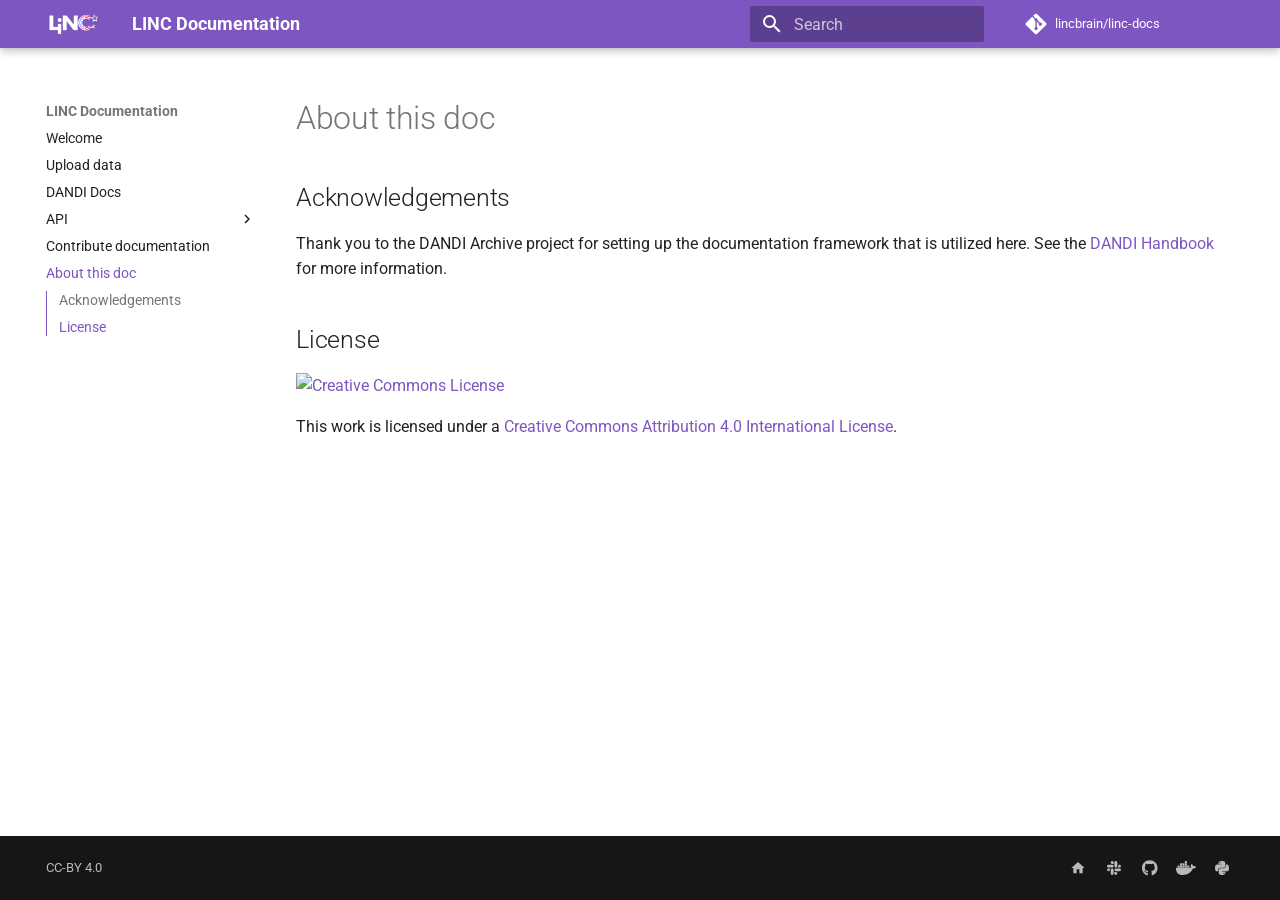
==== about/index.html @ c0340908 "Deployed 2201286 with MkDocs version: 1.5.3" ====
<!doctype html>
<html lang="en" class="no-js">
  <head>
    
      <meta charset="utf-8">
      <meta name="viewport" content="width=device-width,initial-scale=1">
      
      
      
        <link rel="canonical" href="https://docs.lincbrain.org/about/">
      
      
        <link rel="prev" href="../contribute/">
      
      
      
      <link rel="icon" href="../img/linc.logo.color+white.notext+square.png">
      <meta name="generator" content="mkdocs-1.5.3, mkdocs-material-9.5.17">
    
    
      
        <title>About this doc - LINC Documentation</title>
      
    
    
      <link rel="stylesheet" href="../assets/stylesheets/main.bcfcd587.min.css">
      
        
        <link rel="stylesheet" href="../assets/stylesheets/palette.06af60db.min.css">
      
      


    
    
      
    
    
      
        
        
        <link rel="preconnect" href="https://fonts.gstatic.com" crossorigin>
        <link rel="stylesheet" href="https://fonts.googleapis.com/css?family=Roboto:300,300i,400,400i,700,700i%7CRoboto+Mono:400,400i,700,700i&display=fallback">
        <style>:root{--md-text-font:"Roboto";--md-code-font:"Roboto Mono"}</style>
      
    
    
    <script>__md_scope=new URL("..",location),__md_hash=e=>[...e].reduce((e,_)=>(e<<5)-e+_.charCodeAt(0),0),__md_get=(e,_=localStorage,t=__md_scope)=>JSON.parse(_.getItem(t.pathname+"."+e)),__md_set=(e,_,t=localStorage,a=__md_scope)=>{try{t.setItem(a.pathname+"."+e,JSON.stringify(_))}catch(e){}}</script>
    
      
  


  
  

<script id="__analytics">function __md_analytics(){function n(){dataLayer.push(arguments)}window.dataLayer=window.dataLayer||[],n("js",new Date),n("config","G-E0ERHE0JXE"),document.addEventListener("DOMContentLoaded",function(){document.forms.search&&document.forms.search.query.addEventListener("blur",function(){this.value&&n("event","search",{search_term:this.value})}),document$.subscribe(function(){var a=document.forms.feedback;if(void 0!==a)for(var e of a.querySelectorAll("[type=submit]"))e.addEventListener("click",function(e){e.preventDefault();var t=document.location.pathname,e=this.getAttribute("data-md-value");n("event","feedback",{page:t,data:e}),a.firstElementChild.disabled=!0;e=a.querySelector(".md-feedback__note [data-md-value='"+e+"']");e&&(e.hidden=!1)}),a.hidden=!1}),location$.subscribe(function(e){n("config","G-E0ERHE0JXE",{page_path:e.pathname})})});var e=document.createElement("script");e.async=!0,e.src="https://www.googletagmanager.com/gtag/js?id=G-E0ERHE0JXE",document.getElementById("__analytics").insertAdjacentElement("afterEnd",e)}</script>
  
    <script>"undefined"!=typeof __md_analytics&&__md_analytics()</script>
  

    
    
    
  </head>
  
  
    
    
    
    
    
    <body dir="ltr" data-md-color-scheme="default" data-md-color-primary="deep-purple" data-md-color-accent="purple">
  
    
    <input class="md-toggle" data-md-toggle="drawer" type="checkbox" id="__drawer" autocomplete="off">
    <input class="md-toggle" data-md-toggle="search" type="checkbox" id="__search" autocomplete="off">
    <label class="md-overlay" for="__drawer"></label>
    <div data-md-component="skip">
      
        
        <a href="#about-this-doc" class="md-skip">
          Skip to content
        </a>
      
    </div>
    <div data-md-component="announce">
      
    </div>
    
    
      

  

<header class="md-header md-header--shadow" data-md-component="header">
  <nav class="md-header__inner md-grid" aria-label="Header">
    <a href=".." title="LINC Documentation" class="md-header__button md-logo" aria-label="LINC Documentation" data-md-component="logo">
      
  <img src="../img/linc.logo.color+black.alpha.notext.png" alt="logo">

    </a>
    <label class="md-header__button md-icon" for="__drawer">
      
      <svg xmlns="http://www.w3.org/2000/svg" viewBox="0 0 24 24"><path d="M3 6h18v2H3V6m0 5h18v2H3v-2m0 5h18v2H3v-2Z"/></svg>
    </label>
    <div class="md-header__title" data-md-component="header-title">
      <div class="md-header__ellipsis">
        <div class="md-header__topic">
          <span class="md-ellipsis">
            LINC Documentation
          </span>
        </div>
        <div class="md-header__topic" data-md-component="header-topic">
          <span class="md-ellipsis">
            
              About this doc
            
          </span>
        </div>
      </div>
    </div>
    
      
    
    
    
    
      <label class="md-header__button md-icon" for="__search">
        
        <svg xmlns="http://www.w3.org/2000/svg" viewBox="0 0 24 24"><path d="M9.5 3A6.5 6.5 0 0 1 16 9.5c0 1.61-.59 3.09-1.56 4.23l.27.27h.79l5 5-1.5 1.5-5-5v-.79l-.27-.27A6.516 6.516 0 0 1 9.5 16 6.5 6.5 0 0 1 3 9.5 6.5 6.5 0 0 1 9.5 3m0 2C7 5 5 7 5 9.5S7 14 9.5 14 14 12 14 9.5 12 5 9.5 5Z"/></svg>
      </label>
      <div class="md-search" data-md-component="search" role="dialog">
  <label class="md-search__overlay" for="__search"></label>
  <div class="md-search__inner" role="search">
    <form class="md-search__form" name="search">
      <input type="text" class="md-search__input" name="query" aria-label="Search" placeholder="Search" autocapitalize="off" autocorrect="off" autocomplete="off" spellcheck="false" data-md-component="search-query" required>
      <label class="md-search__icon md-icon" for="__search">
        
        <svg xmlns="http://www.w3.org/2000/svg" viewBox="0 0 24 24"><path d="M9.5 3A6.5 6.5 0 0 1 16 9.5c0 1.61-.59 3.09-1.56 4.23l.27.27h.79l5 5-1.5 1.5-5-5v-.79l-.27-.27A6.516 6.516 0 0 1 9.5 16 6.5 6.5 0 0 1 3 9.5 6.5 6.5 0 0 1 9.5 3m0 2C7 5 5 7 5 9.5S7 14 9.5 14 14 12 14 9.5 12 5 9.5 5Z"/></svg>
        
        <svg xmlns="http://www.w3.org/2000/svg" viewBox="0 0 24 24"><path d="M20 11v2H8l5.5 5.5-1.42 1.42L4.16 12l7.92-7.92L13.5 5.5 8 11h12Z"/></svg>
      </label>
      <nav class="md-search__options" aria-label="Search">
        
        <button type="reset" class="md-search__icon md-icon" title="Clear" aria-label="Clear" tabindex="-1">
          
          <svg xmlns="http://www.w3.org/2000/svg" viewBox="0 0 24 24"><path d="M19 6.41 17.59 5 12 10.59 6.41 5 5 6.41 10.59 12 5 17.59 6.41 19 12 13.41 17.59 19 19 17.59 13.41 12 19 6.41Z"/></svg>
        </button>
      </nav>
      
    </form>
    <div class="md-search__output">
      <div class="md-search__scrollwrap" data-md-scrollfix>
        <div class="md-search-result" data-md-component="search-result">
          <div class="md-search-result__meta">
            Initializing search
          </div>
          <ol class="md-search-result__list" role="presentation"></ol>
        </div>
      </div>
    </div>
  </div>
</div>
    
    
      <div class="md-header__source">
        <a href="https://github.com/lincbrain/linc-docs" title="Go to repository" class="md-source" data-md-component="source">
  <div class="md-source__icon md-icon">
    
    <svg xmlns="http://www.w3.org/2000/svg" viewBox="0 0 448 512"><!--! Font Awesome Free 6.5.1 by @fontawesome - https://fontawesome.com License - https://fontawesome.com/license/free (Icons: CC BY 4.0, Fonts: SIL OFL 1.1, Code: MIT License) Copyright 2023 Fonticons, Inc.--><path d="M439.55 236.05 244 40.45a28.87 28.87 0 0 0-40.81 0l-40.66 40.63 51.52 51.52c27.06-9.14 52.68 16.77 43.39 43.68l49.66 49.66c34.23-11.8 61.18 31 35.47 56.69-26.49 26.49-70.21-2.87-56-37.34L240.22 199v121.85c25.3 12.54 22.26 41.85 9.08 55a34.34 34.34 0 0 1-48.55 0c-17.57-17.6-11.07-46.91 11.25-56v-123c-20.8-8.51-24.6-30.74-18.64-45L142.57 101 8.45 235.14a28.86 28.86 0 0 0 0 40.81l195.61 195.6a28.86 28.86 0 0 0 40.8 0l194.69-194.69a28.86 28.86 0 0 0 0-40.81z"/></svg>
  </div>
  <div class="md-source__repository">
    lincbrain/linc-docs
  </div>
</a>
      </div>
    
  </nav>
  
</header>
    
    <div class="md-container" data-md-component="container">
      
      
        
          
        
      
      <main class="md-main" data-md-component="main">
        <div class="md-main__inner md-grid">
          
            
              
              <div class="md-sidebar md-sidebar--primary" data-md-component="sidebar" data-md-type="navigation" >
                <div class="md-sidebar__scrollwrap">
                  <div class="md-sidebar__inner">
                    



  

<nav class="md-nav md-nav--primary md-nav--integrated" aria-label="Navigation" data-md-level="0">
  <label class="md-nav__title" for="__drawer">
    <a href=".." title="LINC Documentation" class="md-nav__button md-logo" aria-label="LINC Documentation" data-md-component="logo">
      
  <img src="../img/linc.logo.color+black.alpha.notext.png" alt="logo">

    </a>
    LINC Documentation
  </label>
  
    <div class="md-nav__source">
      <a href="https://github.com/lincbrain/linc-docs" title="Go to repository" class="md-source" data-md-component="source">
  <div class="md-source__icon md-icon">
    
    <svg xmlns="http://www.w3.org/2000/svg" viewBox="0 0 448 512"><!--! Font Awesome Free 6.5.1 by @fontawesome - https://fontawesome.com License - https://fontawesome.com/license/free (Icons: CC BY 4.0, Fonts: SIL OFL 1.1, Code: MIT License) Copyright 2023 Fonticons, Inc.--><path d="M439.55 236.05 244 40.45a28.87 28.87 0 0 0-40.81 0l-40.66 40.63 51.52 51.52c27.06-9.14 52.68 16.77 43.39 43.68l49.66 49.66c34.23-11.8 61.18 31 35.47 56.69-26.49 26.49-70.21-2.87-56-37.34L240.22 199v121.85c25.3 12.54 22.26 41.85 9.08 55a34.34 34.34 0 0 1-48.55 0c-17.57-17.6-11.07-46.91 11.25-56v-123c-20.8-8.51-24.6-30.74-18.64-45L142.57 101 8.45 235.14a28.86 28.86 0 0 0 0 40.81l195.61 195.6a28.86 28.86 0 0 0 40.8 0l194.69-194.69a28.86 28.86 0 0 0 0-40.81z"/></svg>
  </div>
  <div class="md-source__repository">
    lincbrain/linc-docs
  </div>
</a>
    </div>
  
  <ul class="md-nav__list" data-md-scrollfix>
    
      
      
  
  
  
  
    <li class="md-nav__item">
      <a href=".." class="md-nav__link">
        
  
  <span class="md-ellipsis">
    Welcome
  </span>
  

      </a>
    </li>
  

    
      
      
  
  
  
  
    <li class="md-nav__item">
      <a href="../upload/" class="md-nav__link">
        
  
  <span class="md-ellipsis">
    Upload data
  </span>
  

      </a>
    </li>
  

    
      
      
  
  
  
  
    <li class="md-nav__item">
      <a href="https://www.dandiarchive.org/handbook" class="md-nav__link">
        
  
  <span class="md-ellipsis">
    DANDI Docs
  </span>
  

      </a>
    </li>
  

    
      
      
  
  
  
  
    
    
    
    
    <li class="md-nav__item md-nav__item--nested">
      
        
        
        <input class="md-nav__toggle md-toggle " type="checkbox" id="__nav_4" >
        
          
          <label class="md-nav__link" for="__nav_4" id="__nav_4_label" tabindex="0">
            
  
  <span class="md-ellipsis">
    API
  </span>
  

            <span class="md-nav__icon md-icon"></span>
          </label>
        
        <nav class="md-nav" data-md-level="1" aria-labelledby="__nav_4_label" aria-expanded="false">
          <label class="md-nav__title" for="__nav_4">
            <span class="md-nav__icon md-icon"></span>
            API
          </label>
          <ul class="md-nav__list" data-md-scrollfix>
            
              
                
  
  
  
  
    <li class="md-nav__item">
      <a href="https://lincbrain.readthedocs.io" class="md-nav__link">
        
  
  <span class="md-ellipsis">
    LINC Client
  </span>
  

      </a>
    </li>
  

              
            
          </ul>
        </nav>
      
    </li>
  

    
      
      
  
  
  
  
    <li class="md-nav__item">
      <a href="../contribute/" class="md-nav__link">
        
  
  <span class="md-ellipsis">
    Contribute documentation
  </span>
  

      </a>
    </li>
  

    
      
      
  
  
    
  
  
  
    <li class="md-nav__item md-nav__item--active">
      
      <input class="md-nav__toggle md-toggle" type="checkbox" id="__toc">
      
      
        
      
      
        <label class="md-nav__link md-nav__link--active" for="__toc">
          
  
  <span class="md-ellipsis">
    About this doc
  </span>
  

          <span class="md-nav__icon md-icon"></span>
        </label>
      
      <a href="./" class="md-nav__link md-nav__link--active">
        
  
  <span class="md-ellipsis">
    About this doc
  </span>
  

      </a>
      
        

<nav class="md-nav md-nav--secondary" aria-label="Table of contents">
  
  
  
    
  
  
    <label class="md-nav__title" for="__toc">
      <span class="md-nav__icon md-icon"></span>
      Table of contents
    </label>
    <ul class="md-nav__list" data-md-component="toc" data-md-scrollfix>
      
        <li class="md-nav__item">
  <a href="#acknowledgements" class="md-nav__link">
    <span class="md-ellipsis">
      Acknowledgements
    </span>
  </a>
  
</li>
      
        <li class="md-nav__item">
  <a href="#license" class="md-nav__link">
    <span class="md-ellipsis">
      License
    </span>
  </a>
  
</li>
      
    </ul>
  
</nav>
      
    </li>
  

    
  </ul>
</nav>
                  </div>
                </div>
              </div>
            
            
          
          
            <div class="md-content" data-md-component="content">
              <article class="md-content__inner md-typeset">
                
                  

  
  


<h1 id="about-this-doc">About this doc<a class="headerlink" href="#about-this-doc" title="Permanent link">&para;</a></h1>
<h2 id="acknowledgements">Acknowledgements<a class="headerlink" href="#acknowledgements" title="Permanent link">&para;</a></h2>
<p>Thank you to the DANDI Archive project for setting up the documentation framework that is utilized here.  See the <a href="https://www.dandiarchive.org/handbook/">DANDI Handbook</a> for more information.</p>
<h2 id="license">License<a class="headerlink" href="#license" title="Permanent link">&para;</a></h2>
<p><a rel="license" href="http://creativecommons.org/licenses/by/4.0/"><img alt="Creative Commons License" style="border-width:0" src="https://i.creativecommons.org/l/by/4.0/88x31.png" /></a></p>
<p>This work is licensed under a <a href="http://creativecommons.org/licenses/by/4.0/">Creative Commons Attribution 4.0 International License</a>.</p>









  




                
              </article>
            </div>
          
          
<script>var target=document.getElementById(location.hash.slice(1));target&&target.name&&(target.checked=target.name.startsWith("__tabbed_"))</script>
        </div>
        
      </main>
      
        <footer class="md-footer">
  
  <div class="md-footer-meta md-typeset">
    <div class="md-footer-meta__inner md-grid">
      <div class="md-copyright">
  
    <div class="md-copyright__highlight">
      CC-BY 4.0
    </div>
  
  
</div>
      
        <div class="md-social">
  
    
    
    
    
    <a href="https://connects.mgh.harvard.edu/" target="_blank" rel="noopener" title="Homepage" class="md-social__link">
      <svg xmlns="http://www.w3.org/2000/svg" viewBox="0 0 24 24"><path d="M10 20v-6h4v6h5v-8h3L12 3 2 12h3v8h5Z"/></svg>
    </a>
  
    
    
    
    
    <a href="https://mit-lincbrain.slack.com/" target="_blank" rel="noopener" title="Slack" class="md-social__link">
      <svg xmlns="http://www.w3.org/2000/svg" viewBox="0 0 448 512"><!--! Font Awesome Free 6.5.1 by @fontawesome - https://fontawesome.com License - https://fontawesome.com/license/free (Icons: CC BY 4.0, Fonts: SIL OFL 1.1, Code: MIT License) Copyright 2023 Fonticons, Inc.--><path d="M94.12 315.1c0 25.9-21.16 47.06-47.06 47.06S0 341 0 315.1c0-25.9 21.16-47.06 47.06-47.06h47.06v47.06zm23.72 0c0-25.9 21.16-47.06 47.06-47.06s47.06 21.16 47.06 47.06v117.84c0 25.9-21.16 47.06-47.06 47.06s-47.06-21.16-47.06-47.06V315.1zm47.06-188.98c-25.9 0-47.06-21.16-47.06-47.06S139 32 164.9 32s47.06 21.16 47.06 47.06v47.06H164.9zm0 23.72c25.9 0 47.06 21.16 47.06 47.06s-21.16 47.06-47.06 47.06H47.06C21.16 243.96 0 222.8 0 196.9s21.16-47.06 47.06-47.06H164.9zm188.98 47.06c0-25.9 21.16-47.06 47.06-47.06 25.9 0 47.06 21.16 47.06 47.06s-21.16 47.06-47.06 47.06h-47.06V196.9zm-23.72 0c0 25.9-21.16 47.06-47.06 47.06-25.9 0-47.06-21.16-47.06-47.06V79.06c0-25.9 21.16-47.06 47.06-47.06 25.9 0 47.06 21.16 47.06 47.06V196.9zM283.1 385.88c25.9 0 47.06 21.16 47.06 47.06 0 25.9-21.16 47.06-47.06 47.06-25.9 0-47.06-21.16-47.06-47.06v-47.06h47.06zm0-23.72c-25.9 0-47.06-21.16-47.06-47.06 0-25.9 21.16-47.06 47.06-47.06h117.84c25.9 0 47.06 21.16 47.06 47.06 0 25.9-21.16 47.06-47.06 47.06H283.1z"/></svg>
    </a>
  
    
    
    
    
    <a href="https://github.com/lincbrain" target="_blank" rel="noopener" title="GitHub" class="md-social__link">
      <svg xmlns="http://www.w3.org/2000/svg" viewBox="0 0 496 512"><!--! Font Awesome Free 6.5.1 by @fontawesome - https://fontawesome.com License - https://fontawesome.com/license/free (Icons: CC BY 4.0, Fonts: SIL OFL 1.1, Code: MIT License) Copyright 2023 Fonticons, Inc.--><path d="M165.9 397.4c0 2-2.3 3.6-5.2 3.6-3.3.3-5.6-1.3-5.6-3.6 0-2 2.3-3.6 5.2-3.6 3-.3 5.6 1.3 5.6 3.6zm-31.1-4.5c-.7 2 1.3 4.3 4.3 4.9 2.6 1 5.6 0 6.2-2s-1.3-4.3-4.3-5.2c-2.6-.7-5.5.3-6.2 2.3zm44.2-1.7c-2.9.7-4.9 2.6-4.6 4.9.3 2 2.9 3.3 5.9 2.6 2.9-.7 4.9-2.6 4.6-4.6-.3-1.9-3-3.2-5.9-2.9zM244.8 8C106.1 8 0 113.3 0 252c0 110.9 69.8 205.8 169.5 239.2 12.8 2.3 17.3-5.6 17.3-12.1 0-6.2-.3-40.4-.3-61.4 0 0-70 15-84.7-29.8 0 0-11.4-29.1-27.8-36.6 0 0-22.9-15.7 1.6-15.4 0 0 24.9 2 38.6 25.8 21.9 38.6 58.6 27.5 72.9 20.9 2.3-16 8.8-27.1 16-33.7-55.9-6.2-112.3-14.3-112.3-110.5 0-27.5 7.6-41.3 23.6-58.9-2.6-6.5-11.1-33.3 2.6-67.9 20.9-6.5 69 27 69 27 20-5.6 41.5-8.5 62.8-8.5s42.8 2.9 62.8 8.5c0 0 48.1-33.6 69-27 13.7 34.7 5.2 61.4 2.6 67.9 16 17.7 25.8 31.5 25.8 58.9 0 96.5-58.9 104.2-114.8 110.5 9.2 7.9 17 22.9 17 46.4 0 33.7-.3 75.4-.3 83.6 0 6.5 4.6 14.4 17.3 12.1C428.2 457.8 496 362.9 496 252 496 113.3 383.5 8 244.8 8zM97.2 352.9c-1.3 1-1 3.3.7 5.2 1.6 1.6 3.9 2.3 5.2 1 1.3-1 1-3.3-.7-5.2-1.6-1.6-3.9-2.3-5.2-1zm-10.8-8.1c-.7 1.3.3 2.9 2.3 3.9 1.6 1 3.6.7 4.3-.7.7-1.3-.3-2.9-2.3-3.9-2-.6-3.6-.3-4.3.7zm32.4 35.6c-1.6 1.3-1 4.3 1.3 6.2 2.3 2.3 5.2 2.6 6.5 1 1.3-1.3.7-4.3-1.3-6.2-2.2-2.3-5.2-2.6-6.5-1zm-11.4-14.7c-1.6 1-1.6 3.6 0 5.9 1.6 2.3 4.3 3.3 5.6 2.3 1.6-1.3 1.6-3.9 0-6.2-1.4-2.3-4-3.3-5.6-2z"/></svg>
    </a>
  
    
    
    
    
    <a href="https://hub.docker.com/u/lincbrain" target="_blank" rel="noopener" title="Docker Hub" class="md-social__link">
      <svg xmlns="http://www.w3.org/2000/svg" viewBox="0 0 640 512"><!--! Font Awesome Free 6.5.1 by @fontawesome - https://fontawesome.com License - https://fontawesome.com/license/free (Icons: CC BY 4.0, Fonts: SIL OFL 1.1, Code: MIT License) Copyright 2023 Fonticons, Inc.--><path d="M349.9 236.3h-66.1v-59.4h66.1v59.4zm0-204.3h-66.1v60.7h66.1V32zm78.2 144.8H362v59.4h66.1v-59.4zm-156.3-72.1h-66.1v60.1h66.1v-60.1zm78.1 0h-66.1v60.1h66.1v-60.1zm276.8 100c-14.4-9.7-47.6-13.2-73.1-8.4-3.3-24-16.7-44.9-41.1-63.7l-14-9.3-9.3 14c-18.4 27.8-23.4 73.6-3.7 103.8-8.7 4.7-25.8 11.1-48.4 10.7H2.4c-8.7 50.8 5.8 116.8 44 162.1 37.1 43.9 92.7 66.2 165.4 66.2 157.4 0 273.9-72.5 328.4-204.2 21.4.4 67.6.1 91.3-45.2 1.5-2.5 6.6-13.2 8.5-17.1l-13.3-8.9zm-511.1-27.9h-66v59.4h66.1v-59.4zm78.1 0h-66.1v59.4h66.1v-59.4zm78.1 0h-66.1v59.4h66.1v-59.4zm-78.1-72.1h-66.1v60.1h66.1v-60.1z"/></svg>
    </a>
  
    
    
    
    
    <a href="https://pypi.org/project/lincbrain-cli" target="_blank" rel="noopener" title="PyPI" class="md-social__link">
      <svg xmlns="http://www.w3.org/2000/svg" viewBox="0 0 448 512"><!--! Font Awesome Free 6.5.1 by @fontawesome - https://fontawesome.com License - https://fontawesome.com/license/free (Icons: CC BY 4.0, Fonts: SIL OFL 1.1, Code: MIT License) Copyright 2023 Fonticons, Inc.--><path d="M439.8 200.5c-7.7-30.9-22.3-54.2-53.4-54.2h-40.1v47.4c0 36.8-31.2 67.8-66.8 67.8H172.7c-29.2 0-53.4 25-53.4 54.3v101.8c0 29 25.2 46 53.4 54.3 33.8 9.9 66.3 11.7 106.8 0 26.9-7.8 53.4-23.5 53.4-54.3v-40.7H226.2v-13.6h160.2c31.1 0 42.6-21.7 53.4-54.2 11.2-33.5 10.7-65.7 0-108.6zM286.2 404c11.1 0 20.1 9.1 20.1 20.3 0 11.3-9 20.4-20.1 20.4-11 0-20.1-9.2-20.1-20.4.1-11.3 9.1-20.3 20.1-20.3zM167.8 248.1h106.8c29.7 0 53.4-24.5 53.4-54.3V91.9c0-29-24.4-50.7-53.4-55.6-35.8-5.9-74.7-5.6-106.8.1-45.2 8-53.4 24.7-53.4 55.6v40.7h106.9v13.6h-147c-31.1 0-58.3 18.7-66.8 54.2-9.8 40.7-10.2 66.1 0 108.6 7.6 31.6 25.7 54.2 56.8 54.2H101v-48.8c0-35.3 30.5-66.4 66.8-66.4zm-6.7-142.6c-11.1 0-20.1-9.1-20.1-20.3.1-11.3 9-20.4 20.1-20.4 11 0 20.1 9.2 20.1 20.4s-9 20.3-20.1 20.3z"/></svg>
    </a>
  
</div>
      
    </div>
  </div>
</footer>
      
    </div>
    <div class="md-dialog" data-md-component="dialog">
      <div class="md-dialog__inner md-typeset"></div>
    </div>
    
    
    <script id="__config" type="application/json">{"base": "..", "features": ["toc.integrate"], "search": "../assets/javascripts/workers/search.b8dbb3d2.min.js", "translations": {"clipboard.copied": "Copied to clipboard", "clipboard.copy": "Copy to clipboard", "search.result.more.one": "1 more on this page", "search.result.more.other": "# more on this page", "search.result.none": "No matching documents", "search.result.one": "1 matching document", "search.result.other": "# matching documents", "search.result.placeholder": "Type to start searching", "search.result.term.missing": "Missing", "select.version": "Select version"}}</script>
    
    
      <script src="../assets/javascripts/bundle.1e8ae164.min.js"></script>
      
        <script src="../js/open_in_new_tab.js"></script>
      
    
  </body>
</html>
---- assets/stylesheets/main.bcfcd587.min.css ----
@charset "UTF-8";html{-webkit-text-size-adjust:none;-moz-text-size-adjust:none;text-size-adjust:none;box-sizing:border-box}*,:after,:before{box-sizing:inherit}@media (prefers-reduced-motion){*,:after,:before{transition:none!important}}body{margin:0}a,button,input,label{-webkit-tap-highlight-color:transparent}a{color:inherit;text-decoration:none}hr{border:0;box-sizing:initial;display:block;height:.05rem;overflow:visible;padding:0}small{font-size:80%}sub,sup{line-height:1em}img{border-style:none}table{border-collapse:initial;border-spacing:0}td,th{font-weight:400;vertical-align:top}button{background:#0000;border:0;font-family:inherit;font-size:inherit;margin:0;padding:0}input{border:0;outline:none}:root{--md-primary-fg-color:#4051b5;--md-primary-fg-color--light:#5d6cc0;--md-primary-fg-color--dark:#303fa1;--md-primary-bg-color:#fff;--md-primary-bg-color--light:#ffffffb3;--md-accent-fg-color:#526cfe;--md-accent-fg-color--transparent:#526cfe1a;--md-accent-bg-color:#fff;--md-accent-bg-color--light:#ffffffb3}[data-md-color-scheme=default]{color-scheme:light}[data-md-color-scheme=default] img[src$="#gh-dark-mode-only"],[data-md-color-scheme=default] img[src$="#only-dark"]{display:none}:root,[data-md-color-scheme=default]{--md-hue:225deg;--md-default-fg-color:#000000de;--md-default-fg-color--light:#0000008a;--md-default-fg-color--lighter:#00000052;--md-default-fg-color--lightest:#00000012;--md-default-bg-color:#fff;--md-default-bg-color--light:#ffffffb3;--md-default-bg-color--lighter:#ffffff4d;--md-default-bg-color--lightest:#ffffff1f;--md-code-fg-color:#36464e;--md-code-bg-color:#f5f5f5;--md-code-hl-color:#4287ff;--md-code-hl-color--light:#4287ff1a;--md-code-hl-number-color:#d52a2a;--md-code-hl-special-color:#db1457;--md-code-hl-function-color:#a846b9;--md-code-hl-constant-color:#6e59d9;--md-code-hl-keyword-color:#3f6ec6;--md-code-hl-string-color:#1c7d4d;--md-code-hl-name-color:var(--md-code-fg-color);--md-code-hl-operator-color:var(--md-default-fg-color--light);--md-code-hl-punctuation-color:var(--md-default-fg-color--light);--md-code-hl-comment-color:var(--md-default-fg-color--light);--md-code-hl-generic-color:var(--md-default-fg-color--light);--md-code-hl-variable-color:var(--md-default-fg-color--light);--md-typeset-color:var(--md-default-fg-color);--md-typeset-a-color:var(--md-primary-fg-color);--md-typeset-del-color:#f5503d26;--md-typeset-ins-color:#0bd57026;--md-typeset-kbd-color:#fafafa;--md-typeset-kbd-accent-color:#fff;--md-typeset-kbd-border-color:#b8b8b8;--md-typeset-mark-color:#ffff0080;--md-typeset-table-color:#0000001f;--md-typeset-table-color--light:rgba(0,0,0,.035);--md-admonition-fg-color:var(--md-default-fg-color);--md-admonition-bg-color:var(--md-default-bg-color);--md-warning-fg-color:#000000de;--md-warning-bg-color:#ff9;--md-footer-fg-color:#fff;--md-footer-fg-color--light:#ffffffb3;--md-footer-fg-color--lighter:#ffffff73;--md-footer-bg-color:#000000de;--md-footer-bg-color--dark:#00000052;--md-shadow-z1:0 0.2rem 0.5rem #0000000d,0 0 0.05rem #0000001a;--md-shadow-z2:0 0.2rem 0.5rem #0000001a,0 0 0.05rem #00000040;--md-shadow-z3:0 0.2rem 0.5rem #0003,0 0 0.05rem #00000059}.md-icon svg{fill:currentcolor;display:block;height:1.2rem;width:1.2rem}body{-webkit-font-smoothing:antialiased;-moz-osx-font-smoothing:grayscale;--md-text-font-family:var(--md-text-font,_),-apple-system,BlinkMacSystemFont,Helvetica,Arial,sans-serif;--md-code-font-family:var(--md-code-font,_),SFMono-Regular,Consolas,Menlo,monospace}aside,body,input{font-feature-settings:"kern","liga";color:var(--md-typeset-color);font-family:var(--md-text-font-family)}code,kbd,pre{font-feature-settings:"kern";font-family:var(--md-code-font-family)}:root{--md-typeset-table-sort-icon:url('data:image/svg+xml;charset=utf-8,<svg xmlns="http://www.w3.org/2000/svg" viewBox="0 0 24 24"><path d="m18 21-4-4h3V7h-3l4-4 4 4h-3v10h3M2 19v-2h10v2M2 13v-2h7v2M2 7V5h4v2H2Z"/></svg>');--md-typeset-table-sort-icon--asc:url('data:image/svg+xml;charset=utf-8,<svg xmlns="http://www.w3.org/2000/svg" viewBox="0 0 24 24"><path d="M19 17h3l-4 4-4-4h3V3h2M2 17h10v2H2M6 5v2H2V5m0 6h7v2H2v-2Z"/></svg>');--md-typeset-table-sort-icon--desc:url('data:image/svg+xml;charset=utf-8,<svg xmlns="http://www.w3.org/2000/svg" viewBox="0 0 24 24"><path d="M19 7h3l-4-4-4 4h3v14h2M2 17h10v2H2M6 5v2H2V5m0 6h7v2H2v-2Z"/></svg>')}.md-typeset{-webkit-print-color-adjust:exact;color-adjust:exact;font-size:.8rem;line-height:1.6}@media print{.md-typeset{font-size:.68rem}}.md-typeset blockquote,.md-typeset dl,.md-typeset figure,.md-typeset ol,.md-typeset pre,.md-typeset ul{margin-bottom:1em;margin-top:1em}.md-typeset h1{color:var(--md-default-fg-color--light);font-size:2em;line-height:1.3;margin:0 0 1.25em}.md-typeset h1,.md-typeset h2{font-weight:300;letter-spacing:-.01em}.md-typeset h2{font-size:1.5625em;line-height:1.4;margin:1.6em 0 .64em}.md-typeset h3{font-size:1.25em;font-weight:400;letter-spacing:-.01em;line-height:1.5;margin:1.6em 0 .8em}.md-typeset h2+h3{margin-top:.8em}.md-typeset h4{font-weight:700;letter-spacing:-.01em;margin:1em 0}.md-typeset h5,.md-typeset h6{color:var(--md-default-fg-color--light);font-size:.8em;font-weight:700;letter-spacing:-.01em;margin:1.25em 0}.md-typeset h5{text-transform:uppercase}.md-typeset hr{border-bottom:.05rem solid var(--md-default-fg-color--lightest);display:flow-root;margin:1.5em 0}.md-typeset a{color:var(--md-typeset-a-color);word-break:break-word}.md-typeset a,.md-typeset a:before{transition:color 125ms}.md-typeset a:focus,.md-typeset a:hover{color:var(--md-accent-fg-color)}.md-typeset a:focus code,.md-typeset a:hover code{background-color:var(--md-accent-fg-color--transparent)}.md-typeset a code{color:currentcolor;transition:background-color 125ms}.md-typeset a.focus-visible{outline-color:var(--md-accent-fg-color);outline-offset:.2rem}.md-typeset code,.md-typeset kbd,.md-typeset pre{color:var(--md-code-fg-color);direction:ltr;font-variant-ligatures:none}@media print{.md-typeset code,.md-typeset kbd,.md-typeset pre{white-space:pre-wrap}}.md-typeset code{background-color:var(--md-code-bg-color);border-radius:.1rem;-webkit-box-decoration-break:clone;box-decoration-break:clone;font-size:.85em;padding:0 .2941176471em;word-break:break-word}.md-typeset code:not(.focus-visible){-webkit-tap-highlight-color:transparent;outline:none}.md-typeset pre{display:flow-root;line-height:1.4;position:relative}.md-typeset pre>code{-webkit-box-decoration-break:slice;box-decoration-break:slice;box-shadow:none;display:block;margin:0;outline-color:var(--md-accent-fg-color);overflow:auto;padding:.7720588235em 1.1764705882em;scrollbar-color:var(--md-default-fg-color--lighter) #0000;scrollbar-width:thin;touch-action:auto;word-break:normal}.md-typeset pre>code:hover{scrollbar-color:var(--md-accent-fg-color) #0000}.md-typeset pre>code::-webkit-scrollbar{height:.2rem;width:.2rem}.md-typeset pre>code::-webkit-scrollbar-thumb{background-color:var(--md-default-fg-color--lighter)}.md-typeset pre>code::-webkit-scrollbar-thumb:hover{background-color:var(--md-accent-fg-color)}.md-typeset kbd{background-color:var(--md-typeset-kbd-color);border-radius:.1rem;box-shadow:0 .1rem 0 .05rem var(--md-typeset-kbd-border-color),0 .1rem 0 var(--md-typeset-kbd-border-color),0 -.1rem .2rem var(--md-typeset-kbd-accent-color) inset;color:var(--md-default-fg-color);display:inline-block;font-size:.75em;padding:0 .6666666667em;vertical-align:text-top;word-break:break-word}.md-typeset mark{background-color:var(--md-typeset-mark-color);-webkit-box-decoration-break:clone;box-decoration-break:clone;color:inherit;word-break:break-word}.md-typeset abbr{border-bottom:.05rem dotted var(--md-default-fg-color--light);cursor:help;text-decoration:none}.md-typeset small{opacity:.75}[dir=ltr] .md-typeset sub,[dir=ltr] .md-typeset sup{margin-left:.078125em}[dir=rtl] .md-typeset sub,[dir=rtl] .md-typeset sup{margin-right:.078125em}[dir=ltr] .md-typeset blockquote{padding-left:.6rem}[dir=rtl] .md-typeset blockquote{padding-right:.6rem}[dir=ltr] .md-typeset blockquote{border-left:.2rem solid var(--md-default-fg-color--lighter)}[dir=rtl] .md-typeset blockquote{border-right:.2rem solid var(--md-default-fg-color--lighter)}.md-typeset blockquote{color:var(--md-default-fg-color--light);margin-left:0;margin-right:0}.md-typeset ul{list-style-type:disc}[dir=ltr] .md-typeset ol,[dir=ltr] .md-typeset ul{margin-left:.625em}[dir=rtl] .md-typeset ol,[dir=rtl] .md-typeset ul{margin-right:.625em}.md-typeset ol,.md-typeset ul{padding:0}.md-typeset ol:not([hidden]),.md-typeset ul:not([hidden]){display:flow-root}.md-typeset ol ol,.md-typeset ul ol{list-style-type:lower-alpha}.md-typeset ol ol ol,.md-typeset ul ol ol{list-style-type:lower-roman}[dir=ltr] .md-typeset ol li,[dir=ltr] .md-typeset ul li{margin-left:1.25em}[dir=rtl] .md-typeset ol li,[dir=rtl] .md-typeset ul li{margin-right:1.25em}.md-typeset ol li,.md-typeset ul li{margin-bottom:.5em}.md-typeset ol li blockquote,.md-typeset ol li p,.md-typeset ul li blockquote,.md-typeset ul li p{margin:.5em 0}.md-typeset ol li:last-child,.md-typeset ul li:last-child{margin-bottom:0}[dir=ltr] .md-typeset ol li ol,[dir=ltr] .md-typeset ol li ul,[dir=ltr] .md-typeset ul li ol,[dir=ltr] .md-typeset ul li ul{margin-left:.625em}[dir=rtl] .md-typeset ol li ol,[dir=rtl] .md-typeset ol li ul,[dir=rtl] .md-typeset ul li ol,[dir=rtl] .md-typeset ul li ul{margin-right:.625em}.md-typeset ol li ol,.md-typeset ol li ul,.md-typeset ul li ol,.md-typeset ul li ul{margin-bottom:.5em;margin-top:.5em}[dir=ltr] .md-typeset dd{margin-left:1.875em}[dir=rtl] .md-typeset dd{margin-right:1.875em}.md-typeset dd{margin-bottom:1.5em;margin-top:1em}.md-typeset img,.md-typeset svg,.md-typeset video{height:auto;max-width:100%}.md-typeset img[align=left]{margin:1em 1em 1em 0}.md-typeset img[align=right]{margin:1em 0 1em 1em}.md-typeset img[align]:only-child{margin-top:0}.md-typeset figure{display:flow-root;margin:1em auto;max-width:100%;text-align:center;width:-moz-fit-content;width:fit-content}.md-typeset figure img{display:block;margin:0 auto}.md-typeset figcaption{font-style:italic;margin:1em auto;max-width:24rem}.md-typeset iframe{max-width:100%}.md-typeset table:not([class]){background-color:var(--md-default-bg-color);border:.05rem solid var(--md-typeset-table-color);border-radius:.1rem;display:inline-block;font-size:.64rem;max-width:100%;overflow:auto;touch-action:auto}@media print{.md-typeset table:not([class]){display:table}}.md-typeset table:not([class])+*{margin-top:1.5em}.md-typeset table:not([class]) td>:first-child,.md-typeset table:not([class]) th>:first-child{margin-top:0}.md-typeset table:not([class]) td>:last-child,.md-typeset table:not([class]) th>:last-child{margin-bottom:0}.md-typeset table:not([class]) td:not([align]),.md-typeset table:not([class]) th:not([align]){text-align:left}[dir=rtl] .md-typeset table:not([class]) td:not([align]),[dir=rtl] .md-typeset table:not([class]) th:not([align]){text-align:right}.md-typeset table:not([class]) th{font-weight:700;min-width:5rem;padding:.9375em 1.25em;vertical-align:top}.md-typeset table:not([class]) td{border-top:.05rem solid var(--md-typeset-table-color);padding:.9375em 1.25em;vertical-align:top}.md-typeset table:not([class]) tbody tr{transition:background-color 125ms}.md-typeset table:not([class]) tbody tr:hover{background-color:var(--md-typeset-table-color--light);box-shadow:0 .05rem 0 var(--md-default-bg-color) inset}.md-typeset table:not([class]) a{word-break:normal}.md-typeset table th[role=columnheader]{cursor:pointer}[dir=ltr] .md-typeset table th[role=columnheader]:after{margin-left:.5em}[dir=rtl] .md-typeset table th[role=columnheader]:after{margin-right:.5em}.md-typeset table th[role=columnheader]:after{content:"";display:inline-block;height:1.2em;-webkit-mask-image:var(--md-typeset-table-sort-icon);mask-image:var(--md-typeset-table-sort-icon);-webkit-mask-repeat:no-repeat;mask-repeat:no-repeat;-webkit-mask-size:contain;mask-size:contain;transition:background-color 125ms;vertical-align:text-bottom;width:1.2em}.md-typeset table th[role=columnheader]:hover:after{background-color:var(--md-default-fg-color--lighter)}.md-typeset table th[role=columnheader][aria-sort=ascending]:after{background-color:var(--md-default-fg-color--light);-webkit-mask-image:var(--md-typeset-table-sort-icon--asc);mask-image:var(--md-typeset-table-sort-icon--asc)}.md-typeset table th[role=columnheader][aria-sort=descending]:after{background-color:var(--md-default-fg-color--light);-webkit-mask-image:var(--md-typeset-table-sort-icon--desc);mask-image:var(--md-typeset-table-sort-icon--desc)}.md-typeset__scrollwrap{margin:1em -.8rem;overflow-x:auto;touch-action:auto}.md-typeset__table{display:inline-block;margin-bottom:.5em;padding:0 .8rem}@media print{.md-typeset__table{display:block}}html .md-typeset__table table{display:table;margin:0;overflow:hidden;width:100%}@media screen and (max-width:44.984375em){.md-content__inner>pre{margin:1em -.8rem}.md-content__inner>pre code{border-radius:0}}.md-typeset .md-author{border-radius:100%;display:block;flex-shrink:0;height:1.6rem;overflow:hidden;position:relative;transition:color 125ms,transform 125ms;width:1.6rem}.md-typeset .md-author img{display:block}.md-typeset .md-author--more{background:var(--md-default-fg-color--lightest);color:var(--md-default-fg-color--lighter);font-size:.6rem;font-weight:700;line-height:1.6rem;text-align:center}.md-typeset .md-author--long{height:2.4rem;width:2.4rem}.md-typeset a.md-author{transform:scale(1)}.md-typeset a.md-author img{filter:grayscale(100%) opacity(75%);transition:filter 125ms}.md-typeset a.md-author:focus,.md-typeset a.md-author:hover{transform:scale(1.1);z-index:1}.md-typeset a.md-author:focus img,.md-typeset a.md-author:hover img{filter:grayscale(0)}.md-banner{background-color:var(--md-footer-bg-color);color:var(--md-footer-fg-color);overflow:auto}@media print{.md-banner{display:none}}.md-banner--warning{background-color:var(--md-warning-bg-color);color:var(--md-warning-fg-color)}.md-banner__inner{font-size:.7rem;margin:.6rem auto;padding:0 .8rem}[dir=ltr] .md-banner__button{float:right}[dir=rtl] .md-banner__button{float:left}.md-banner__button{color:inherit;cursor:pointer;transition:opacity .25s}.no-js .md-banner__button{display:none}.md-banner__button:hover{opacity:.7}html{font-size:125%;height:100%;overflow-x:hidden}@media screen and (min-width:100em){html{font-size:137.5%}}@media screen and (min-width:125em){html{font-size:150%}}body{background-color:var(--md-default-bg-color);display:flex;flex-direction:column;font-size:.5rem;min-height:100%;position:relative;width:100%}@media print{body{display:block}}@media screen and (max-width:59.984375em){body[data-md-scrolllock]{position:fixed}}.md-grid{margin-left:auto;margin-right:auto;max-width:61rem}.md-container{display:flex;flex-direction:column;flex-grow:1}@media print{.md-container{display:block}}.md-main{flex-grow:1}.md-main__inner{display:flex;height:100%;margin-top:1.5rem}.md-ellipsis{overflow:hidden;text-overflow:ellipsis}.md-toggle{display:none}.md-option{height:0;opacity:0;position:absolute;width:0}.md-option:checked+label:not([hidden]){display:block}.md-option.focus-visible+label{outline-color:var(--md-accent-fg-color);outline-style:auto}.md-skip{background-color:var(--md-default-fg-color);border-radius:.1rem;color:var(--md-default-bg-color);font-size:.64rem;margin:.5rem;opacity:0;outline-color:var(--md-accent-fg-color);padding:.3rem .5rem;position:fixed;transform:translateY(.4rem);z-index:-1}.md-skip:focus{opacity:1;transform:translateY(0);transition:transform .25s cubic-bezier(.4,0,.2,1),opacity 175ms 75ms;z-index:10}@page{margin:25mm}:root{--md-clipboard-icon:url('data:image/svg+xml;charset=utf-8,<svg xmlns="http://www.w3.org/2000/svg" viewBox="0 0 24 24"><path d="M19 21H8V7h11m0-2H8a2 2 0 0 0-2 2v14a2 2 0 0 0 2 2h11a2 2 0 0 0 2-2V7a2 2 0 0 0-2-2m-3-4H4a2 2 0 0 0-2 2v14h2V3h12V1Z"/></svg>')}.md-clipboard{border-radius:.1rem;color:var(--md-default-fg-color--lightest);cursor:pointer;height:1.5em;outline-color:var(--md-accent-fg-color);outline-offset:.1rem;position:absolute;right:.5em;top:.5em;transition:color .25s;width:1.5em;z-index:1}@media print{.md-clipboard{display:none}}.md-clipboard:not(.focus-visible){-webkit-tap-highlight-color:transparent;outline:none}:hover>.md-clipboard{color:var(--md-default-fg-color--light)}.md-clipboard:focus,.md-clipboard:hover{color:var(--md-accent-fg-color)}.md-clipboard:after{background-color:currentcolor;content:"";display:block;height:1.125em;margin:0 auto;-webkit-mask-image:var(--md-clipboard-icon);mask-image:var(--md-clipboard-icon);-webkit-mask-position:center;mask-position:center;-webkit-mask-repeat:no-repeat;mask-repeat:no-repeat;-webkit-mask-size:contain;mask-size:contain;width:1.125em}.md-clipboard--inline{cursor:pointer}.md-clipboard--inline code{transition:color .25s,background-color .25s}.md-clipboard--inline:focus code,.md-clipboard--inline:hover code{background-color:var(--md-accent-fg-color--transparent);color:var(--md-accent-fg-color)}@keyframes consent{0%{opacity:0;transform:translateY(100%)}to{opacity:1;transform:translateY(0)}}@keyframes overlay{0%{opacity:0}to{opacity:1}}.md-consent__overlay{animation:overlay .25s both;-webkit-backdrop-filter:blur(.1rem);backdrop-filter:blur(.1rem);background-color:#0000008a;height:100%;opacity:1;position:fixed;top:0;width:100%;z-index:5}.md-consent__inner{animation:consent .5s cubic-bezier(.1,.7,.1,1) both;background-color:var(--md-default-bg-color);border:0;border-radius:.1rem;bottom:0;box-shadow:0 0 .2rem #0000001a,0 .2rem .4rem #0003;max-height:100%;overflow:auto;padding:0;position:fixed;width:100%;z-index:5}.md-consent__form{padding:.8rem}.md-consent__settings{display:none;margin:1em 0}input:checked+.md-consent__settings{display:block}.md-consent__controls{margin-bottom:.8rem}.md-typeset .md-consent__controls .md-button{display:inline}@media screen and (max-width:44.984375em){.md-typeset .md-consent__controls .md-button{display:block;margin-top:.4rem;text-align:center;width:100%}}.md-consent label{cursor:pointer}.md-content{flex-grow:1;min-width:0}.md-content__inner{margin:0 .8rem 1.2rem;padding-top:.6rem}@media screen and (min-width:76.25em){[dir=ltr] .md-sidebar--primary:not([hidden])~.md-content>.md-content__inner{margin-left:1.2rem}[dir=ltr] .md-sidebar--secondary:not([hidden])~.md-content>.md-content__inner,[dir=rtl] .md-sidebar--primary:not([hidden])~.md-content>.md-content__inner{margin-right:1.2rem}[dir=rtl] .md-sidebar--secondary:not([hidden])~.md-content>.md-content__inner{margin-left:1.2rem}}.md-content__inner:before{content:"";display:block;height:.4rem}.md-content__inner>:last-child{margin-bottom:0}[dir=ltr] .md-content__button{float:right}[dir=rtl] .md-content__button{float:left}[dir=ltr] .md-content__button{margin-left:.4rem}[dir=rtl] .md-content__button{margin-right:.4rem}.md-content__button{margin:.4rem 0;padding:0}@media print{.md-content__button{display:none}}.md-typeset .md-content__button{color:var(--md-default-fg-color--lighter)}.md-content__button svg{display:inline;vertical-align:top}[dir=rtl] .md-content__button svg{transform:scaleX(-1)}[dir=ltr] .md-dialog{right:.8rem}[dir=rtl] .md-dialog{left:.8rem}.md-dialog{background-color:var(--md-default-fg-color);border-radius:.1rem;bottom:.8rem;box-shadow:var(--md-shadow-z3);min-width:11.1rem;opacity:0;padding:.4rem .6rem;pointer-events:none;position:fixed;transform:translateY(100%);transition:transform 0ms .4s,opacity .4s;z-index:4}@media print{.md-dialog{display:none}}.md-dialog--active{opacity:1;pointer-events:auto;transform:translateY(0);transition:transform .4s cubic-bezier(.075,.85,.175,1),opacity .4s}.md-dialog__inner{color:var(--md-default-bg-color);font-size:.7rem}.md-feedback{margin:2em 0 1em;text-align:center}.md-feedback fieldset{border:none;margin:0;padding:0}.md-feedback__title{font-weight:700;margin:1em auto}.md-feedback__inner{position:relative}.md-feedback__list{display:flex;flex-wrap:wrap;place-content:baseline center;position:relative}.md-feedback__list:hover .md-icon:not(:disabled){color:var(--md-default-fg-color--lighter)}:disabled .md-feedback__list{min-height:1.8rem}.md-feedback__icon{color:var(--md-default-fg-color--light);cursor:pointer;flex-shrink:0;margin:0 .1rem;transition:color 125ms}.md-feedback__icon:not(:disabled).md-icon:hover{color:var(--md-accent-fg-color)}.md-feedback__icon:disabled{color:var(--md-default-fg-color--lightest);pointer-events:none}.md-feedback__note{opacity:0;position:relative;transform:translateY(.4rem);transition:transform .4s cubic-bezier(.1,.7,.1,1),opacity .15s}.md-feedback__note>*{margin:0 auto;max-width:16rem}:disabled .md-feedback__note{opacity:1;transform:translateY(0)}.md-footer{background-color:var(--md-footer-bg-color);color:var(--md-footer-fg-color)}@media print{.md-footer{display:none}}.md-footer__inner{justify-content:space-between;overflow:auto;padding:.2rem}.md-footer__inner:not([hidden]){display:flex}.md-footer__link{align-items:end;display:flex;flex-grow:0.01;margin-bottom:.4rem;margin-top:1rem;max-width:100%;outline-color:var(--md-accent-fg-color);overflow:hidden;transition:opacity .25s}.md-footer__link:focus,.md-footer__link:hover{opacity:.7}[dir=rtl] .md-footer__link svg{transform:scaleX(-1)}@media screen and (max-width:44.984375em){.md-footer__link--prev{flex-shrink:0}.md-footer__link--prev .md-footer__title{display:none}}[dir=ltr] .md-footer__link--next{margin-left:auto}[dir=rtl] .md-footer__link--next{margin-right:auto}.md-footer__link--next{text-align:right}[dir=rtl] .md-footer__link--next{text-align:left}.md-footer__title{flex-grow:1;font-size:.9rem;margin-bottom:.7rem;max-width:calc(100% - 2.4rem);padding:0 1rem;white-space:nowrap}.md-footer__button{margin:.2rem;padding:.4rem}.md-footer__direction{font-size:.64rem;opacity:.7}.md-footer-meta{background-color:var(--md-footer-bg-color--dark)}.md-footer-meta__inner{display:flex;flex-wrap:wrap;justify-content:space-between;padding:.2rem}html .md-footer-meta.md-typeset a{color:var(--md-footer-fg-color--light)}html .md-footer-meta.md-typeset a:focus,html .md-footer-meta.md-typeset a:hover{color:var(--md-footer-fg-color)}.md-copyright{color:var(--md-footer-fg-color--lighter);font-size:.64rem;margin:auto .6rem;padding:.4rem 0;width:100%}@media screen and (min-width:45em){.md-copyright{width:auto}}.md-copyright__highlight{color:var(--md-footer-fg-color--light)}.md-social{display:inline-flex;gap:.2rem;margin:0 .4rem;padding:.2rem 0 .6rem}@media screen and (min-width:45em){.md-social{padding:.6rem 0}}.md-social__link{display:inline-block;height:1.6rem;text-align:center;width:1.6rem}.md-social__link:before{line-height:1.9}.md-social__link svg{fill:currentcolor;max-height:.8rem;vertical-align:-25%}.md-typeset .md-button{border:.1rem solid;border-radius:.1rem;color:var(--md-primary-fg-color);cursor:pointer;display:inline-block;font-weight:700;padding:.625em 2em;transition:color 125ms,background-color 125ms,border-color 125ms}.md-typeset .md-button--primary{background-color:var(--md-primary-fg-color);border-color:var(--md-primary-fg-color);color:var(--md-primary-bg-color)}.md-typeset .md-button:focus,.md-typeset .md-button:hover{background-color:var(--md-accent-fg-color);border-color:var(--md-accent-fg-color);color:var(--md-accent-bg-color)}[dir=ltr] .md-typeset .md-input{border-top-left-radius:.1rem}[dir=ltr] .md-typeset .md-input,[dir=rtl] .md-typeset .md-input{border-top-right-radius:.1rem}[dir=rtl] .md-typeset .md-input{border-top-left-radius:.1rem}.md-typeset .md-input{border-bottom:.1rem solid var(--md-default-fg-color--lighter);box-shadow:var(--md-shadow-z1);font-size:.8rem;height:1.8rem;padding:0 .6rem;transition:border .25s,box-shadow .25s}.md-typeset .md-input:focus,.md-typeset .md-input:hover{border-bottom-color:var(--md-accent-fg-color);box-shadow:var(--md-shadow-z2)}.md-typeset .md-input--stretch{width:100%}.md-header{background-color:var(--md-primary-fg-color);box-shadow:0 0 .2rem #0000,0 .2rem .4rem #0000;color:var(--md-primary-bg-color);display:block;left:0;position:sticky;right:0;top:0;z-index:4}@media print{.md-header{display:none}}.md-header[hidden]{transform:translateY(-100%);transition:transform .25s cubic-bezier(.8,0,.6,1),box-shadow .25s}.md-header--shadow{box-shadow:0 0 .2rem #0000001a,0 .2rem .4rem #0003;transition:transform .25s cubic-bezier(.1,.7,.1,1),box-shadow .25s}.md-header__inner{align-items:center;display:flex;padding:0 .2rem}.md-header__button{color:currentcolor;cursor:pointer;margin:.2rem;outline-color:var(--md-accent-fg-color);padding:.4rem;position:relative;transition:opacity .25s;vertical-align:middle;z-index:1}.md-header__button:hover{opacity:.7}.md-header__button:not([hidden]){display:inline-block}.md-header__button:not(.focus-visible){-webkit-tap-highlight-color:transparent;outline:none}.md-header__button.md-logo{margin:.2rem;padding:.4rem}@media screen and (max-width:76.234375em){.md-header__button.md-logo{display:none}}.md-header__button.md-logo img,.md-header__button.md-logo svg{fill:currentcolor;display:block;height:1.2rem;width:auto}@media screen and (min-width:60em){.md-header__button[for=__search]{display:none}}.no-js .md-header__button[for=__search]{display:none}[dir=rtl] .md-header__button[for=__search] svg{transform:scaleX(-1)}@media screen and (min-width:76.25em){.md-header__button[for=__drawer]{display:none}}.md-header__topic{display:flex;max-width:100%;position:absolute;transition:transform .4s cubic-bezier(.1,.7,.1,1),opacity .15s;white-space:nowrap}.md-header__topic+.md-header__topic{opacity:0;pointer-events:none;transform:translateX(1.25rem);transition:transform .4s cubic-bezier(1,.7,.1,.1),opacity .15s;z-index:-1}[dir=rtl] .md-header__topic+.md-header__topic{transform:translateX(-1.25rem)}.md-header__topic:first-child{font-weight:700}[dir=ltr] .md-header__title{margin-left:1rem;margin-right:.4rem}[dir=rtl] .md-header__title{margin-left:.4rem;margin-right:1rem}.md-header__title{flex-grow:1;font-size:.9rem;height:2.4rem;line-height:2.4rem}.md-header__title--active .md-header__topic{opacity:0;pointer-events:none;transform:translateX(-1.25rem);transition:transform .4s cubic-bezier(1,.7,.1,.1),opacity .15s;z-index:-1}[dir=rtl] .md-header__title--active .md-header__topic{transform:translateX(1.25rem)}.md-header__title--active .md-header__topic+.md-header__topic{opacity:1;pointer-events:auto;transform:translateX(0);transition:transform .4s cubic-bezier(.1,.7,.1,1),opacity .15s;z-index:0}.md-header__title>.md-header__ellipsis{height:100%;position:relative;width:100%}.md-header__option{display:flex;flex-shrink:0;max-width:100%;transition:max-width 0ms .25s,opacity .25s .25s;white-space:nowrap}[data-md-toggle=search]:checked~.md-header .md-header__option{max-width:0;opacity:0;transition:max-width 0ms,opacity 0ms}.md-header__option>input{bottom:0}.md-header__source{display:none}@media screen and (min-width:60em){[dir=ltr] .md-header__source{margin-left:1rem}[dir=rtl] .md-header__source{margin-right:1rem}.md-header__source{display:block;max-width:11.7rem;width:11.7rem}}@media screen and (min-width:76.25em){[dir=ltr] .md-header__source{margin-left:1.4rem}[dir=rtl] .md-header__source{margin-right:1.4rem}}.md-meta{color:var(--md-default-fg-color--light);font-size:.7rem;line-height:1.3}.md-meta__list{display:inline-flex;flex-wrap:wrap;list-style:none;margin:0;padding:0}.md-meta__item:not(:last-child):after{content:"·";margin-left:.2rem;margin-right:.2rem}.md-meta__link{color:var(--md-typeset-a-color)}.md-meta__link:focus,.md-meta__link:hover{color:var(--md-accent-fg-color)}.md-draft{background-color:#ff1744;border-radius:.125em;color:#fff;display:inline-block;font-weight:700;padding-left:.5714285714em;padding-right:.5714285714em}:root{--md-nav-icon--prev:url('data:image/svg+xml;charset=utf-8,<svg xmlns="http://www.w3.org/2000/svg" viewBox="0 0 24 24"><path d="M20 11v2H8l5.5 5.5-1.42 1.42L4.16 12l7.92-7.92L13.5 5.5 8 11h12Z"/></svg>');--md-nav-icon--next:url('data:image/svg+xml;charset=utf-8,<svg xmlns="http://www.w3.org/2000/svg" viewBox="0 0 24 24"><path d="M8.59 16.58 13.17 12 8.59 7.41 10 6l6 6-6 6-1.41-1.42Z"/></svg>');--md-toc-icon:url('data:image/svg+xml;charset=utf-8,<svg xmlns="http://www.w3.org/2000/svg" viewBox="0 0 24 24"><path d="M3 9h14V7H3v2m0 4h14v-2H3v2m0 4h14v-2H3v2m16 0h2v-2h-2v2m0-10v2h2V7h-2m0 6h2v-2h-2v2Z"/></svg>')}.md-nav{font-size:.7rem;line-height:1.3}.md-nav__title{color:var(--md-default-fg-color--light);display:block;font-weight:700;overflow:hidden;padding:0 .6rem;text-overflow:ellipsis}.md-nav__title .md-nav__button{display:none}.md-nav__title .md-nav__button img{height:100%;width:auto}.md-nav__title .md-nav__button.md-logo img,.md-nav__title .md-nav__button.md-logo svg{fill:currentcolor;display:block;height:2.4rem;max-width:100%;object-fit:contain;width:auto}.md-nav__list{list-style:none;margin:0;padding:0}.md-nav__link{align-items:flex-start;display:flex;gap:.4rem;margin-top:.625em;scroll-snap-align:start;transition:color 125ms}.md-nav__link--passed{color:var(--md-default-fg-color--light)}.md-nav__item .md-nav__link--active,.md-nav__item .md-nav__link--active code{color:var(--md-typeset-a-color)}.md-nav__link .md-ellipsis{position:relative}[dir=ltr] .md-nav__link .md-icon:last-child{margin-left:auto}[dir=rtl] .md-nav__link .md-icon:last-child{margin-right:auto}.md-nav__link svg{fill:currentcolor;flex-shrink:0;height:1.3em}.md-nav__link[for]:focus,.md-nav__link[for]:hover,.md-nav__link[href]:focus,.md-nav__link[href]:hover{color:var(--md-accent-fg-color);cursor:pointer}.md-nav__link.focus-visible{outline-color:var(--md-accent-fg-color);outline-offset:.2rem}.md-nav--primary .md-nav__link[for=__toc]{display:none}.md-nav--primary .md-nav__link[for=__toc] .md-icon:after{background-color:currentcolor;display:block;height:100%;-webkit-mask-image:var(--md-toc-icon);mask-image:var(--md-toc-icon);width:100%}.md-nav--primary .md-nav__link[for=__toc]~.md-nav{display:none}.md-nav__container>.md-nav__link{margin-top:0}.md-nav__container>.md-nav__link:first-child{flex-grow:1;min-width:0}.md-nav__icon{flex-shrink:0}.md-nav__source{display:none}@media screen and (max-width:76.234375em){.md-nav--primary,.md-nav--primary .md-nav{background-color:var(--md-default-bg-color);display:flex;flex-direction:column;height:100%;left:0;position:absolute;right:0;top:0;z-index:1}.md-nav--primary .md-nav__item,.md-nav--primary .md-nav__title{font-size:.8rem;line-height:1.5}.md-nav--primary .md-nav__title{background-color:var(--md-default-fg-color--lightest);color:var(--md-default-fg-color--light);cursor:pointer;height:5.6rem;line-height:2.4rem;padding:3rem .8rem .2rem;position:relative;white-space:nowrap}[dir=ltr] .md-nav--primary .md-nav__title .md-nav__icon{left:.4rem}[dir=rtl] .md-nav--primary .md-nav__title .md-nav__icon{right:.4rem}.md-nav--primary .md-nav__title .md-nav__icon{display:block;height:1.2rem;margin:.2rem;position:absolute;top:.4rem;width:1.2rem}.md-nav--primary .md-nav__title .md-nav__icon:after{background-color:currentcolor;content:"";display:block;height:100%;-webkit-mask-image:var(--md-nav-icon--prev);mask-image:var(--md-nav-icon--prev);-webkit-mask-position:center;mask-position:center;-webkit-mask-repeat:no-repeat;mask-repeat:no-repeat;-webkit-mask-size:contain;mask-size:contain;width:100%}.md-nav--primary .md-nav__title~.md-nav__list{background-color:var(--md-default-bg-color);box-shadow:0 .05rem 0 var(--md-default-fg-color--lightest) inset;overflow-y:auto;scroll-snap-type:y mandatory;touch-action:pan-y}.md-nav--primary .md-nav__title~.md-nav__list>:first-child{border-top:0}.md-nav--primary .md-nav__title[for=__drawer]{background-color:var(--md-primary-fg-color);color:var(--md-primary-bg-color);font-weight:700}.md-nav--primary .md-nav__title .md-logo{display:block;left:.2rem;margin:.2rem;padding:.4rem;position:absolute;right:.2rem;top:.2rem}.md-nav--primary .md-nav__list{flex:1}.md-nav--primary .md-nav__item{border-top:.05rem solid var(--md-default-fg-color--lightest)}.md-nav--primary .md-nav__item--active>.md-nav__link{color:var(--md-typeset-a-color)}.md-nav--primary .md-nav__item--active>.md-nav__link:focus,.md-nav--primary .md-nav__item--active>.md-nav__link:hover{color:var(--md-accent-fg-color)}.md-nav--primary .md-nav__link{margin-top:0;padding:.6rem .8rem}.md-nav--primary .md-nav__link svg{margin-top:.1em}.md-nav--primary .md-nav__link>.md-nav__link{padding:0}[dir=ltr] .md-nav--primary .md-nav__link .md-nav__icon{margin-right:-.2rem}[dir=rtl] .md-nav--primary .md-nav__link .md-nav__icon{margin-left:-.2rem}.md-nav--primary .md-nav__link .md-nav__icon{font-size:1.2rem;height:1.2rem;width:1.2rem}.md-nav--primary .md-nav__link .md-nav__icon:after{background-color:currentcolor;content:"";display:block;height:100%;-webkit-mask-image:var(--md-nav-icon--next);mask-image:var(--md-nav-icon--next);-webkit-mask-position:center;mask-position:center;-webkit-mask-repeat:no-repeat;mask-repeat:no-repeat;-webkit-mask-size:contain;mask-size:contain;width:100%}[dir=rtl] .md-nav--primary .md-nav__icon:after{transform:scale(-1)}.md-nav--primary .md-nav--secondary .md-nav{background-color:initial;position:static}[dir=ltr] .md-nav--primary .md-nav--secondary .md-nav .md-nav__link{padding-left:1.4rem}[dir=rtl] .md-nav--primary .md-nav--secondary .md-nav .md-nav__link{padding-right:1.4rem}[dir=ltr] .md-nav--primary .md-nav--secondary .md-nav .md-nav .md-nav__link{padding-left:2rem}[dir=rtl] .md-nav--primary .md-nav--secondary .md-nav .md-nav .md-nav__link{padding-right:2rem}[dir=ltr] .md-nav--primary .md-nav--secondary .md-nav .md-nav .md-nav .md-nav__link{padding-left:2.6rem}[dir=rtl] .md-nav--primary .md-nav--secondary .md-nav .md-nav .md-nav .md-nav__link{padding-right:2.6rem}[dir=ltr] .md-nav--primary .md-nav--secondary .md-nav .md-nav .md-nav .md-nav .md-nav__link{padding-left:3.2rem}[dir=rtl] .md-nav--primary .md-nav--secondary .md-nav .md-nav .md-nav .md-nav .md-nav__link{padding-right:3.2rem}.md-nav--secondary{background-color:initial}.md-nav__toggle~.md-nav{display:flex;opacity:0;transform:translateX(100%);transition:transform .25s cubic-bezier(.8,0,.6,1),opacity 125ms 50ms}[dir=rtl] .md-nav__toggle~.md-nav{transform:translateX(-100%)}.md-nav__toggle:checked~.md-nav{opacity:1;transform:translateX(0);transition:transform .25s cubic-bezier(.4,0,.2,1),opacity 125ms 125ms}.md-nav__toggle:checked~.md-nav>.md-nav__list{-webkit-backface-visibility:hidden;backface-visibility:hidden}}@media screen and (max-width:59.984375em){.md-nav--primary .md-nav__link[for=__toc]{display:flex}.md-nav--primary .md-nav__link[for=__toc] .md-icon:after{content:""}.md-nav--primary .md-nav__link[for=__toc]+.md-nav__link{display:none}.md-nav--primary .md-nav__link[for=__toc]~.md-nav{display:flex}.md-nav__source{background-color:var(--md-primary-fg-color--dark);color:var(--md-primary-bg-color);display:block;padding:0 .2rem}}@media screen and (min-width:60em) and (max-width:76.234375em){.md-nav--integrated .md-nav__link[for=__toc]{display:flex}.md-nav--integrated .md-nav__link[for=__toc] .md-icon:after{content:""}.md-nav--integrated .md-nav__link[for=__toc]+.md-nav__link{display:none}.md-nav--integrated .md-nav__link[for=__toc]~.md-nav{display:flex}}@media screen and (min-width:60em){.md-nav{margin-bottom:-.4rem}.md-nav--secondary .md-nav__title{background:var(--md-default-bg-color);box-shadow:0 0 .4rem .4rem var(--md-default-bg-color);position:sticky;top:0;z-index:1}.md-nav--secondary .md-nav__title[for=__toc]{scroll-snap-align:start}.md-nav--secondary .md-nav__title .md-nav__icon{display:none}[dir=ltr] .md-nav--secondary .md-nav__list{padding-left:.6rem}[dir=rtl] .md-nav--secondary .md-nav__list{padding-right:.6rem}.md-nav--secondary .md-nav__list{padding-bottom:.4rem}[dir=ltr] .md-nav--secondary .md-nav__item>.md-nav__link{margin-right:.4rem}[dir=rtl] .md-nav--secondary .md-nav__item>.md-nav__link{margin-left:.4rem}}@media screen and (min-width:76.25em){.md-nav{margin-bottom:-.4rem;transition:max-height .25s cubic-bezier(.86,0,.07,1)}.md-nav--primary .md-nav__title{background:var(--md-default-bg-color);box-shadow:0 0 .4rem .4rem var(--md-default-bg-color);position:sticky;top:0;z-index:1}.md-nav--primary .md-nav__title[for=__drawer]{scroll-snap-align:start}.md-nav--primary .md-nav__title .md-nav__icon{display:none}[dir=ltr] .md-nav--primary .md-nav__list{padding-left:.6rem}[dir=rtl] .md-nav--primary .md-nav__list{padding-right:.6rem}.md-nav--primary .md-nav__list{padding-bottom:.4rem}[dir=ltr] .md-nav--primary .md-nav__item>.md-nav__link{margin-right:.4rem}[dir=rtl] .md-nav--primary .md-nav__item>.md-nav__link{margin-left:.4rem}.md-nav__toggle~.md-nav{display:grid;grid-template-rows:0fr;opacity:0;transition:grid-template-rows .25s cubic-bezier(.86,0,.07,1),opacity .25s,visibility 0ms .25s;visibility:collapse}.md-nav__toggle~.md-nav>.md-nav__list{overflow:hidden}.md-nav__toggle.md-toggle--indeterminate~.md-nav,.md-nav__toggle:checked~.md-nav{grid-template-rows:1fr;opacity:1;transition:grid-template-rows .25s cubic-bezier(.86,0,.07,1),opacity .15s .1s,visibility 0ms;visibility:visible}.md-nav__toggle.md-toggle--indeterminate~.md-nav{transition:none}.md-nav__item--nested>.md-nav>.md-nav__title{display:none}.md-nav__item--section{display:block;margin:1.25em 0}.md-nav__item--section:last-child{margin-bottom:0}.md-nav__item--section>.md-nav__link{font-weight:700}.md-nav__item--section>.md-nav__link[for]{color:var(--md-default-fg-color--light)}.md-nav__item--section>.md-nav__link:not(.md-nav__container){pointer-events:none}.md-nav__item--section>.md-nav__link .md-icon,.md-nav__item--section>.md-nav__link>[for]{display:none}[dir=ltr] .md-nav__item--section>.md-nav{margin-left:-.6rem}[dir=rtl] .md-nav__item--section>.md-nav{margin-right:-.6rem}.md-nav__item--section>.md-nav{display:block;opacity:1;visibility:visible}.md-nav__item--section>.md-nav>.md-nav__list>.md-nav__item{padding:0}.md-nav__icon{border-radius:100%;height:.9rem;transition:background-color .25s;width:.9rem}.md-nav__icon:hover{background-color:var(--md-accent-fg-color--transparent)}.md-nav__icon:after{background-color:currentcolor;border-radius:100%;content:"";display:inline-block;height:100%;-webkit-mask-image:var(--md-nav-icon--next);mask-image:var(--md-nav-icon--next);-webkit-mask-position:center;mask-position:center;-webkit-mask-repeat:no-repeat;mask-repeat:no-repeat;-webkit-mask-size:contain;mask-size:contain;transition:transform .25s;vertical-align:-.1rem;width:100%}[dir=rtl] .md-nav__icon:after{transform:rotate(180deg)}.md-nav__item--nested .md-nav__toggle:checked~.md-nav__link .md-nav__icon:after,.md-nav__item--nested .md-toggle--indeterminate~.md-nav__link .md-nav__icon:after{transform:rotate(90deg)}.md-nav--lifted>.md-nav__list>.md-nav__item,.md-nav--lifted>.md-nav__title{display:none}.md-nav--lifted>.md-nav__list>.md-nav__item--active{display:block}.md-nav--lifted>.md-nav__list>.md-nav__item--active>.md-nav__link{background:var(--md-default-bg-color);box-shadow:0 0 .4rem .4rem var(--md-default-bg-color);margin-top:0;position:sticky;top:0;z-index:1}.md-nav--lifted>.md-nav__list>.md-nav__item--active>.md-nav__link:not(.md-nav__container){pointer-events:none}.md-nav--lifted>.md-nav__list>.md-nav__item--active.md-nav__item--section{margin:0}[dir=ltr] .md-nav--lifted>.md-nav__list>.md-nav__item>.md-nav:not(.md-nav--secondary){margin-left:-.6rem}[dir=rtl] .md-nav--lifted>.md-nav__list>.md-nav__item>.md-nav:not(.md-nav--secondary){margin-right:-.6rem}.md-nav--lifted>.md-nav__list>.md-nav__item>[for]{color:var(--md-default-fg-color--light)}.md-nav--lifted .md-nav[data-md-level="1"]{grid-template-rows:1fr;opacity:1;visibility:visible}[dir=ltr] .md-nav--integrated>.md-nav__list>.md-nav__item--active .md-nav--secondary{border-left:.05rem solid var(--md-primary-fg-color)}[dir=rtl] .md-nav--integrated>.md-nav__list>.md-nav__item--active .md-nav--secondary{border-right:.05rem solid var(--md-primary-fg-color)}.md-nav--integrated>.md-nav__list>.md-nav__item--active .md-nav--secondary{display:block;margin-bottom:1.25em;opacity:1;visibility:visible}.md-nav--integrated>.md-nav__list>.md-nav__item--active .md-nav--secondary>.md-nav__list{overflow:visible;padding-bottom:0}.md-nav--integrated>.md-nav__list>.md-nav__item--active .md-nav--secondary>.md-nav__title{display:none}}.md-pagination{font-size:.8rem;font-weight:700;gap:.4rem}.md-pagination,.md-pagination>*{align-items:center;display:flex;justify-content:center}.md-pagination>*{border-radius:.2rem;height:1.8rem;min-width:1.8rem;text-align:center}.md-pagination__current{background-color:var(--md-default-fg-color--lightest);color:var(--md-default-fg-color--light)}.md-pagination__link{transition:color 125ms,background-color 125ms}.md-pagination__link:focus,.md-pagination__link:hover{background-color:var(--md-accent-fg-color--transparent);color:var(--md-accent-fg-color)}.md-pagination__link:focus svg,.md-pagination__link:hover svg{color:var(--md-accent-fg-color)}.md-pagination__link.focus-visible{outline-color:var(--md-accent-fg-color);outline-offset:.2rem}.md-pagination__link svg{fill:currentcolor;color:var(--md-default-fg-color--lighter);display:block;max-height:100%;width:1.2rem}.md-post__back{border-bottom:.05rem solid var(--md-default-fg-color--lightest);margin-bottom:1.2rem;padding-bottom:1.2rem}@media screen and (max-width:76.234375em){.md-post__back{display:none}}[dir=rtl] .md-post__back svg{transform:scaleX(-1)}.md-post__authors{display:flex;flex-direction:column;gap:.6rem;margin:0 .6rem 1.2rem}.md-post .md-post__meta a{transition:color 125ms}.md-post .md-post__meta a:focus,.md-post .md-post__meta a:hover{color:var(--md-accent-fg-color)}.md-post__title{color:var(--md-default-fg-color--light);font-weight:700}.md-post--excerpt{margin-bottom:3.2rem}.md-post--excerpt .md-post__header{align-items:center;display:flex;gap:.6rem;min-height:1.6rem}.md-post--excerpt .md-post__authors{align-items:center;display:inline-flex;flex-direction:row;gap:.2rem;margin:0;min-height:2.4rem}[dir=ltr] .md-post--excerpt .md-post__meta .md-meta__list{margin-right:.4rem}[dir=rtl] .md-post--excerpt .md-post__meta .md-meta__list{margin-left:.4rem}.md-post--excerpt .md-post__content>:first-child{--md-scroll-margin:6rem;margin-top:0}.md-post>.md-nav--secondary{margin:1em 0}.md-profile{align-items:center;display:flex;font-size:.7rem;gap:.6rem;line-height:1.4;width:100%}.md-profile__description{flex-grow:1}.md-content--post{display:flex}@media screen and (max-width:76.234375em){.md-content--post{flex-flow:column-reverse}}.md-content--post>.md-content__inner{min-width:0}@media screen and (min-width:76.25em){[dir=ltr] .md-content--post>.md-content__inner{margin-left:1.2rem}[dir=rtl] .md-content--post>.md-content__inner{margin-right:1.2rem}}@media screen and (max-width:76.234375em){.md-sidebar.md-sidebar--post{padding:0;position:static;width:100%}.md-sidebar.md-sidebar--post .md-sidebar__scrollwrap{overflow:visible}.md-sidebar.md-sidebar--post .md-sidebar__inner{padding:0}.md-sidebar.md-sidebar--post .md-post__meta{margin-left:.6rem;margin-right:.6rem}.md-sidebar.md-sidebar--post .md-nav__item{border:none;display:inline}.md-sidebar.md-sidebar--post .md-nav__list{display:inline-flex;flex-wrap:wrap;gap:.6rem;padding-bottom:.6rem;padding-top:.6rem}.md-sidebar.md-sidebar--post .md-nav__link{padding:0}.md-sidebar.md-sidebar--post .md-nav{height:auto;margin-bottom:0;position:static}}:root{--md-progress-value:0;--md-progress-delay:400ms}.md-progress{background:var(--md-primary-bg-color);height:.075rem;opacity:min(clamp(0,var(--md-progress-value),1),clamp(0,100 - var(--md-progress-value),1));position:fixed;top:0;transform:scaleX(calc(var(--md-progress-value)*1%));transform-origin:left;transition:transform .5s cubic-bezier(.19,1,.22,1),opacity .25s var(--md-progress-delay);width:100%;z-index:4}:root{--md-search-result-icon:url('data:image/svg+xml;charset=utf-8,<svg xmlns="http://www.w3.org/2000/svg" viewBox="0 0 24 24"><path d="M14 2H6a2 2 0 0 0-2 2v16a2 2 0 0 0 2 2h7c-.41-.25-.8-.56-1.14-.9-.33-.33-.61-.7-.86-1.1H6V4h7v5h5v1.18c.71.16 1.39.43 2 .82V8l-6-6m6.31 16.9c1.33-2.11.69-4.9-1.4-6.22-2.11-1.33-4.91-.68-6.22 1.4-1.34 2.11-.69 4.89 1.4 6.22 1.46.93 3.32.93 4.79.02L22 23.39 23.39 22l-3.08-3.1m-3.81.1a2.5 2.5 0 0 1-2.5-2.5 2.5 2.5 0 0 1 2.5-2.5 2.5 2.5 0 0 1 2.5 2.5 2.5 2.5 0 0 1-2.5 2.5Z"/></svg>')}.md-search{position:relative}@media screen and (min-width:60em){.md-search{padding:.2rem 0}}.no-js .md-search{display:none}.md-search__overlay{opacity:0;z-index:1}@media screen and (max-width:59.984375em){[dir=ltr] .md-search__overlay{left:-2.2rem}[dir=rtl] .md-search__overlay{right:-2.2rem}.md-search__overlay{background-color:var(--md-default-bg-color);border-radius:1rem;height:2rem;overflow:hidden;pointer-events:none;position:absolute;top:-1rem;transform-origin:center;transition:transform .3s .1s,opacity .2s .2s;width:2rem}[data-md-toggle=search]:checked~.md-header .md-search__overlay{opacity:1;transition:transform .4s,opacity .1s}}@media screen and (min-width:60em){[dir=ltr] .md-search__overlay{left:0}[dir=rtl] .md-search__overlay{right:0}.md-search__overlay{background-color:#0000008a;cursor:pointer;height:0;position:fixed;top:0;transition:width 0ms .25s,height 0ms .25s,opacity .25s;width:0}[data-md-toggle=search]:checked~.md-header .md-search__overlay{height:200vh;opacity:1;transition:width 0ms,height 0ms,opacity .25s;width:100%}}@media screen and (max-width:29.984375em){[data-md-toggle=search]:checked~.md-header .md-search__overlay{transform:scale(45)}}@media screen and (min-width:30em) and (max-width:44.984375em){[data-md-toggle=search]:checked~.md-header .md-search__overlay{transform:scale(60)}}@media screen and (min-width:45em) and (max-width:59.984375em){[data-md-toggle=search]:checked~.md-header .md-search__overlay{transform:scale(75)}}.md-search__inner{-webkit-backface-visibility:hidden;backface-visibility:hidden}@media screen and (max-width:59.984375em){[dir=ltr] .md-search__inner{left:0}[dir=rtl] .md-search__inner{right:0}.md-search__inner{height:0;opacity:0;overflow:hidden;position:fixed;top:0;transform:translateX(5%);transition:width 0ms .3s,height 0ms .3s,transform .15s cubic-bezier(.4,0,.2,1) .15s,opacity .15s .15s;width:0;z-index:2}[dir=rtl] .md-search__inner{transform:translateX(-5%)}[data-md-toggle=search]:checked~.md-header .md-search__inner{height:100%;opacity:1;transform:translateX(0);transition:width 0ms 0ms,height 0ms 0ms,transform .15s cubic-bezier(.1,.7,.1,1) .15s,opacity .15s .15s;width:100%}}@media screen and (min-width:60em){[dir=ltr] .md-search__inner{float:right}[dir=rtl] .md-search__inner{float:left}.md-search__inner{padding:.1rem 0;position:relative;transition:width .25s cubic-bezier(.1,.7,.1,1);width:11.7rem}}@media screen and (min-width:60em) and (max-width:76.234375em){[data-md-toggle=search]:checked~.md-header .md-search__inner{width:23.4rem}}@media screen and (min-width:76.25em){[data-md-toggle=search]:checked~.md-header .md-search__inner{width:34.4rem}}.md-search__form{background-color:var(--md-default-bg-color);box-shadow:0 0 .6rem #0000;height:2.4rem;position:relative;transition:color .25s,background-color .25s;z-index:2}@media screen and (min-width:60em){.md-search__form{background-color:#00000042;border-radius:.1rem;height:1.8rem}.md-search__form:hover{background-color:#ffffff1f}}[data-md-toggle=search]:checked~.md-header .md-search__form{background-color:var(--md-default-bg-color);border-radius:.1rem .1rem 0 0;box-shadow:0 0 .6rem #00000012;color:var(--md-default-fg-color)}[dir=ltr] .md-search__input{padding-left:3.6rem;padding-right:2.2rem}[dir=rtl] .md-search__input{padding-left:2.2rem;padding-right:3.6rem}.md-search__input{background:#0000;font-size:.9rem;height:100%;position:relative;text-overflow:ellipsis;width:100%;z-index:2}.md-search__input::placeholder{transition:color .25s}.md-search__input::placeholder,.md-search__input~.md-search__icon{color:var(--md-default-fg-color--light)}.md-search__input::-ms-clear{display:none}@media screen and (max-width:59.984375em){.md-search__input{font-size:.9rem;height:2.4rem;width:100%}}@media screen and (min-width:60em){[dir=ltr] .md-search__input{padding-left:2.2rem}[dir=rtl] .md-search__input{padding-right:2.2rem}.md-search__input{color:inherit;font-size:.8rem}.md-search__input::placeholder{color:var(--md-primary-bg-color--light)}.md-search__input+.md-search__icon{color:var(--md-primary-bg-color)}[data-md-toggle=search]:checked~.md-header .md-search__input{text-overflow:clip}[data-md-toggle=search]:checked~.md-header .md-search__input+.md-search__icon{color:var(--md-default-fg-color--light)}[data-md-toggle=search]:checked~.md-header .md-search__input::placeholder{color:#0000}}.md-search__icon{cursor:pointer;display:inline-block;height:1.2rem;transition:color .25s,opacity .25s;width:1.2rem}.md-search__icon:hover{opacity:.7}[dir=ltr] .md-search__icon[for=__search]{left:.5rem}[dir=rtl] .md-search__icon[for=__search]{right:.5rem}.md-search__icon[for=__search]{position:absolute;top:.3rem;z-index:2}[dir=rtl] .md-search__icon[for=__search] svg{transform:scaleX(-1)}@media screen and (max-width:59.984375em){[dir=ltr] .md-search__icon[for=__search]{left:.8rem}[dir=rtl] .md-search__icon[for=__search]{right:.8rem}.md-search__icon[for=__search]{top:.6rem}.md-search__icon[for=__search] svg:first-child{display:none}}@media screen and (min-width:60em){.md-search__icon[for=__search]{pointer-events:none}.md-search__icon[for=__search] svg:last-child{display:none}}[dir=ltr] .md-search__options{right:.5rem}[dir=rtl] .md-search__options{left:.5rem}.md-search__options{pointer-events:none;position:absolute;top:.3rem;z-index:2}@media screen and (max-width:59.984375em){[dir=ltr] .md-search__options{right:.8rem}[dir=rtl] .md-search__options{left:.8rem}.md-search__options{top:.6rem}}[dir=ltr] .md-search__options>.md-icon{margin-left:.2rem}[dir=rtl] .md-search__options>.md-icon{margin-right:.2rem}.md-search__options>.md-icon{color:var(--md-default-fg-color--light);opacity:0;transform:scale(.75);transition:transform .15s cubic-bezier(.1,.7,.1,1),opacity .15s}.md-search__options>.md-icon:not(.focus-visible){-webkit-tap-highlight-color:transparent;outline:none}[data-md-toggle=search]:checked~.md-header .md-search__input:valid~.md-search__options>.md-icon{opacity:1;pointer-events:auto;transform:scale(1)}[data-md-toggle=search]:checked~.md-header .md-search__input:valid~.md-search__options>.md-icon:hover{opacity:.7}[dir=ltr] .md-search__suggest{padding-left:3.6rem;padding-right:2.2rem}[dir=rtl] .md-search__suggest{padding-left:2.2rem;padding-right:3.6rem}.md-search__suggest{align-items:center;color:var(--md-default-fg-color--lighter);display:flex;font-size:.9rem;height:100%;opacity:0;position:absolute;top:0;transition:opacity 50ms;white-space:nowrap;width:100%}@media screen and (min-width:60em){[dir=ltr] .md-search__suggest{padding-left:2.2rem}[dir=rtl] .md-search__suggest{padding-right:2.2rem}.md-search__suggest{font-size:.8rem}}[data-md-toggle=search]:checked~.md-header .md-search__suggest{opacity:1;transition:opacity .3s .1s}[dir=ltr] .md-search__output{border-bottom-left-radius:.1rem}[dir=ltr] .md-search__output,[dir=rtl] .md-search__output{border-bottom-right-radius:.1rem}[dir=rtl] .md-search__output{border-bottom-left-radius:.1rem}.md-search__output{overflow:hidden;position:absolute;width:100%;z-index:1}@media screen and (max-width:59.984375em){.md-search__output{bottom:0;top:2.4rem}}@media screen and (min-width:60em){.md-search__output{opacity:0;top:1.9rem;transition:opacity .4s}[data-md-toggle=search]:checked~.md-header .md-search__output{box-shadow:var(--md-shadow-z3);opacity:1}}.md-search__scrollwrap{-webkit-backface-visibility:hidden;backface-visibility:hidden;background-color:var(--md-default-bg-color);height:100%;overflow-y:auto;touch-action:pan-y}@media (-webkit-max-device-pixel-ratio:1),(max-resolution:1dppx){.md-search__scrollwrap{transform:translateZ(0)}}@media screen and (min-width:60em) and (max-width:76.234375em){.md-search__scrollwrap{width:23.4rem}}@media screen and (min-width:76.25em){.md-search__scrollwrap{width:34.4rem}}@media screen and (min-width:60em){.md-search__scrollwrap{max-height:0;scrollbar-color:var(--md-default-fg-color--lighter) #0000;scrollbar-width:thin}[data-md-toggle=search]:checked~.md-header .md-search__scrollwrap{max-height:75vh}.md-search__scrollwrap:hover{scrollbar-color:var(--md-accent-fg-color) #0000}.md-search__scrollwrap::-webkit-scrollbar{height:.2rem;width:.2rem}.md-search__scrollwrap::-webkit-scrollbar-thumb{background-color:var(--md-default-fg-color--lighter)}.md-search__scrollwrap::-webkit-scrollbar-thumb:hover{background-color:var(--md-accent-fg-color)}}.md-search-result{color:var(--md-default-fg-color);word-break:break-word}.md-search-result__meta{background-color:var(--md-default-fg-color--lightest);color:var(--md-default-fg-color--light);font-size:.64rem;line-height:1.8rem;padding:0 .8rem;scroll-snap-align:start}@media screen and (min-width:60em){[dir=ltr] .md-search-result__meta{padding-left:2.2rem}[dir=rtl] .md-search-result__meta{padding-right:2.2rem}}.md-search-result__list{list-style:none;margin:0;padding:0;-webkit-user-select:none;user-select:none}.md-search-result__item{box-shadow:0 -.05rem var(--md-default-fg-color--lightest)}.md-search-result__item:first-child{box-shadow:none}.md-search-result__link{display:block;outline:none;scroll-snap-align:start;transition:background-color .25s}.md-search-result__link:focus,.md-search-result__link:hover{background-color:var(--md-accent-fg-color--transparent)}.md-search-result__link:last-child p:last-child{margin-bottom:.6rem}.md-search-result__more>summary{cursor:pointer;display:block;outline:none;position:sticky;scroll-snap-align:start;top:0;z-index:1}.md-search-result__more>summary::marker{display:none}.md-search-result__more>summary::-webkit-details-marker{display:none}.md-search-result__more>summary>div{color:var(--md-typeset-a-color);font-size:.64rem;padding:.75em .8rem;transition:color .25s,background-color .25s}@media screen and (min-width:60em){[dir=ltr] .md-search-result__more>summary>div{padding-left:2.2rem}[dir=rtl] .md-search-result__more>summary>div{padding-right:2.2rem}}.md-search-result__more>summary:focus>div,.md-search-result__more>summary:hover>div{background-color:var(--md-accent-fg-color--transparent);color:var(--md-accent-fg-color)}.md-search-result__more[open]>summary{background-color:var(--md-default-bg-color)}.md-search-result__article{overflow:hidden;padding:0 .8rem;position:relative}@media screen and (min-width:60em){[dir=ltr] .md-search-result__article{padding-left:2.2rem}[dir=rtl] .md-search-result__article{padding-right:2.2rem}}[dir=ltr] .md-search-result__icon{left:0}[dir=rtl] .md-search-result__icon{right:0}.md-search-result__icon{color:var(--md-default-fg-color--light);height:1.2rem;margin:.5rem;position:absolute;width:1.2rem}@media screen and (max-width:59.984375em){.md-search-result__icon{display:none}}.md-search-result__icon:after{background-color:currentcolor;content:"";display:inline-block;height:100%;-webkit-mask-image:var(--md-search-result-icon);mask-image:var(--md-search-result-icon);-webkit-mask-position:center;mask-position:center;-webkit-mask-repeat:no-repeat;mask-repeat:no-repeat;-webkit-mask-size:contain;mask-size:contain;width:100%}[dir=rtl] .md-search-result__icon:after{transform:scaleX(-1)}.md-search-result .md-typeset{color:var(--md-default-fg-color--light);font-size:.64rem;line-height:1.6}.md-search-result .md-typeset h1{color:var(--md-default-fg-color);font-size:.8rem;font-weight:400;line-height:1.4;margin:.55rem 0}.md-search-result .md-typeset h1 mark{text-decoration:none}.md-search-result .md-typeset h2{color:var(--md-default-fg-color);font-size:.64rem;font-weight:700;line-height:1.6;margin:.5em 0}.md-search-result .md-typeset h2 mark{text-decoration:none}.md-search-result__terms{color:var(--md-default-fg-color);display:block;font-size:.64rem;font-style:italic;margin:.5em 0}.md-search-result mark{background-color:initial;color:var(--md-accent-fg-color);text-decoration:underline}.md-select{position:relative;z-index:1}.md-select__inner{background-color:var(--md-default-bg-color);border-radius:.1rem;box-shadow:var(--md-shadow-z2);color:var(--md-default-fg-color);left:50%;margin-top:.2rem;max-height:0;opacity:0;position:absolute;top:calc(100% - .2rem);transform:translate3d(-50%,.3rem,0);transition:transform .25s 375ms,opacity .25s .25s,max-height 0ms .5s}.md-select:focus-within .md-select__inner,.md-select:hover .md-select__inner{max-height:10rem;opacity:1;transform:translate3d(-50%,0,0);transition:transform .25s cubic-bezier(.1,.7,.1,1),opacity .25s,max-height 0ms}.md-select__inner:after{border-bottom:.2rem solid #0000;border-bottom-color:var(--md-default-bg-color);border-left:.2rem solid #0000;border-right:.2rem solid #0000;border-top:0;content:"";height:0;left:50%;margin-left:-.2rem;margin-top:-.2rem;position:absolute;top:0;width:0}.md-select__list{border-radius:.1rem;font-size:.8rem;list-style-type:none;margin:0;max-height:inherit;overflow:auto;padding:0}.md-select__item{line-height:1.8rem}[dir=ltr] .md-select__link{padding-left:.6rem;padding-right:1.2rem}[dir=rtl] .md-select__link{padding-left:1.2rem;padding-right:.6rem}.md-select__link{cursor:pointer;display:block;outline:none;scroll-snap-align:start;transition:background-color .25s,color .25s;width:100%}.md-select__link:focus,.md-select__link:hover{color:var(--md-accent-fg-color)}.md-select__link:focus{background-color:var(--md-default-fg-color--lightest)}.md-sidebar{align-self:flex-start;flex-shrink:0;padding:1.2rem 0;position:sticky;top:2.4rem;width:12.1rem}@media print{.md-sidebar{display:none}}@media screen and (max-width:76.234375em){[dir=ltr] .md-sidebar--primary{left:-12.1rem}[dir=rtl] .md-sidebar--primary{right:-12.1rem}.md-sidebar--primary{background-color:var(--md-default-bg-color);display:block;height:100%;position:fixed;top:0;transform:translateX(0);transition:transform .25s cubic-bezier(.4,0,.2,1),box-shadow .25s;width:12.1rem;z-index:5}[data-md-toggle=drawer]:checked~.md-container .md-sidebar--primary{box-shadow:var(--md-shadow-z3);transform:translateX(12.1rem)}[dir=rtl] [data-md-toggle=drawer]:checked~.md-container .md-sidebar--primary{transform:translateX(-12.1rem)}.md-sidebar--primary .md-sidebar__scrollwrap{bottom:0;left:0;margin:0;overflow:hidden;position:absolute;right:0;scroll-snap-type:none;top:0}}@media screen and (min-width:76.25em){.md-sidebar{height:0}.no-js .md-sidebar{height:auto}.md-header--lifted~.md-container .md-sidebar{top:4.8rem}}.md-sidebar--secondary{display:none;order:2}@media screen and (min-width:60em){.md-sidebar--secondary{height:0}.no-js .md-sidebar--secondary{height:auto}.md-sidebar--secondary:not([hidden]){display:block}.md-sidebar--secondary .md-sidebar__scrollwrap{touch-action:pan-y}}.md-sidebar__scrollwrap{scrollbar-gutter:stable;-webkit-backface-visibility:hidden;backface-visibility:hidden;margin:0 .2rem;overflow-y:auto;scrollbar-color:var(--md-default-fg-color--lighter) #0000;scrollbar-width:thin}.md-sidebar__scrollwrap::-webkit-scrollbar{height:.2rem;width:.2rem}.md-sidebar__scrollwrap:focus-within,.md-sidebar__scrollwrap:hover{scrollbar-color:var(--md-accent-fg-color) #0000}.md-sidebar__scrollwrap:focus-within::-webkit-scrollbar-thumb,.md-sidebar__scrollwrap:hover::-webkit-scrollbar-thumb{background-color:var(--md-default-fg-color--lighter)}.md-sidebar__scrollwrap:focus-within::-webkit-scrollbar-thumb:hover,.md-sidebar__scrollwrap:hover::-webkit-scrollbar-thumb:hover{background-color:var(--md-accent-fg-color)}@supports selector(::-webkit-scrollbar){.md-sidebar__scrollwrap{scrollbar-gutter:auto}[dir=ltr] .md-sidebar__inner{padding-right:calc(100% - 11.5rem)}[dir=rtl] .md-sidebar__inner{padding-left:calc(100% - 11.5rem)}}@media screen and (max-width:76.234375em){.md-overlay{background-color:#0000008a;height:0;opacity:0;position:fixed;top:0;transition:width 0ms .25s,height 0ms .25s,opacity .25s;width:0;z-index:5}[data-md-toggle=drawer]:checked~.md-overlay{height:100%;opacity:1;transition:width 0ms,height 0ms,opacity .25s;width:100%}}@keyframes facts{0%{height:0}to{height:.65rem}}@keyframes fact{0%{opacity:0;transform:translateY(100%)}50%{opacity:0}to{opacity:1;transform:translateY(0)}}:root{--md-source-forks-icon:url('data:image/svg+xml;charset=utf-8,<svg xmlns="http://www.w3.org/2000/svg" viewBox="0 0 16 16"><path d="M5 5.372v.878c0 .414.336.75.75.75h4.5a.75.75 0 0 0 .75-.75v-.878a2.25 2.25 0 1 1 1.5 0v.878a2.25 2.25 0 0 1-2.25 2.25h-1.5v2.128a2.251 2.251 0 1 1-1.5 0V8.5h-1.5A2.25 2.25 0 0 1 3.5 6.25v-.878a2.25 2.25 0 1 1 1.5 0ZM5 3.25a.75.75 0 1 0-1.5 0 .75.75 0 0 0 1.5 0Zm6.75.75a.75.75 0 1 0 0-1.5.75.75 0 0 0 0 1.5Zm-3 8.75a.75.75 0 1 0-1.5 0 .75.75 0 0 0 1.5 0Z"/></svg>');--md-source-repositories-icon:url('data:image/svg+xml;charset=utf-8,<svg xmlns="http://www.w3.org/2000/svg" viewBox="0 0 16 16"><path d="M2 2.5A2.5 2.5 0 0 1 4.5 0h8.75a.75.75 0 0 1 .75.75v12.5a.75.75 0 0 1-.75.75h-2.5a.75.75 0 0 1 0-1.5h1.75v-2h-8a1 1 0 0 0-.714 1.7.75.75 0 1 1-1.072 1.05A2.495 2.495 0 0 1 2 11.5Zm10.5-1h-8a1 1 0 0 0-1 1v6.708A2.486 2.486 0 0 1 4.5 9h8ZM5 12.25a.25.25 0 0 1 .25-.25h3.5a.25.25 0 0 1 .25.25v3.25a.25.25 0 0 1-.4.2l-1.45-1.087a.249.249 0 0 0-.3 0L5.4 15.7a.25.25 0 0 1-.4-.2Z"/></svg>');--md-source-stars-icon:url('data:image/svg+xml;charset=utf-8,<svg xmlns="http://www.w3.org/2000/svg" viewBox="0 0 16 16"><path d="M8 .25a.75.75 0 0 1 .673.418l1.882 3.815 4.21.612a.75.75 0 0 1 .416 1.279l-3.046 2.97.719 4.192a.751.751 0 0 1-1.088.791L8 12.347l-3.766 1.98a.75.75 0 0 1-1.088-.79l.72-4.194L.818 6.374a.75.75 0 0 1 .416-1.28l4.21-.611L7.327.668A.75.75 0 0 1 8 .25Zm0 2.445L6.615 5.5a.75.75 0 0 1-.564.41l-3.097.45 2.24 2.184a.75.75 0 0 1 .216.664l-.528 3.084 2.769-1.456a.75.75 0 0 1 .698 0l2.77 1.456-.53-3.084a.75.75 0 0 1 .216-.664l2.24-2.183-3.096-.45a.75.75 0 0 1-.564-.41L8 2.694Z"/></svg>');--md-source-version-icon:url('data:image/svg+xml;charset=utf-8,<svg xmlns="http://www.w3.org/2000/svg" viewBox="0 0 16 16"><path d="M1 7.775V2.75C1 1.784 1.784 1 2.75 1h5.025c.464 0 .91.184 1.238.513l6.25 6.25a1.75 1.75 0 0 1 0 2.474l-5.026 5.026a1.75 1.75 0 0 1-2.474 0l-6.25-6.25A1.752 1.752 0 0 1 1 7.775Zm1.5 0c0 .066.026.13.073.177l6.25 6.25a.25.25 0 0 0 .354 0l5.025-5.025a.25.25 0 0 0 0-.354l-6.25-6.25a.25.25 0 0 0-.177-.073H2.75a.25.25 0 0 0-.25.25ZM6 5a1 1 0 1 1 0 2 1 1 0 0 1 0-2Z"/></svg>')}.md-source{-webkit-backface-visibility:hidden;backface-visibility:hidden;display:block;font-size:.65rem;line-height:1.2;outline-color:var(--md-accent-fg-color);transition:opacity .25s;white-space:nowrap}.md-source:hover{opacity:.7}.md-source__icon{display:inline-block;height:2.4rem;vertical-align:middle;width:2rem}[dir=ltr] .md-source__icon svg{margin-left:.6rem}[dir=rtl] .md-source__icon svg{margin-right:.6rem}.md-source__icon svg{margin-top:.6rem}[dir=ltr] .md-source__icon+.md-source__repository{padding-left:2rem}[dir=rtl] .md-source__icon+.md-source__repository{padding-right:2rem}[dir=ltr] .md-source__icon+.md-source__repository{margin-left:-2rem}[dir=rtl] .md-source__icon+.md-source__repository{margin-right:-2rem}[dir=ltr] .md-source__repository{margin-left:.6rem}[dir=rtl] .md-source__repository{margin-right:.6rem}.md-source__repository{display:inline-block;max-width:calc(100% - 1.2rem);overflow:hidden;text-overflow:ellipsis;vertical-align:middle}.md-source__facts{display:flex;font-size:.55rem;gap:.4rem;list-style-type:none;margin:.1rem 0 0;opacity:.75;overflow:hidden;padding:0;width:100%}.md-source__repository--active .md-source__facts{animation:facts .25s ease-in}.md-source__fact{overflow:hidden;text-overflow:ellipsis}.md-source__repository--active .md-source__fact{animation:fact .4s ease-out}[dir=ltr] .md-source__fact:before{margin-right:.1rem}[dir=rtl] .md-source__fact:before{margin-left:.1rem}.md-source__fact:before{background-color:currentcolor;content:"";display:inline-block;height:.6rem;-webkit-mask-position:center;mask-position:center;-webkit-mask-repeat:no-repeat;mask-repeat:no-repeat;-webkit-mask-size:contain;mask-size:contain;vertical-align:text-top;width:.6rem}.md-source__fact:nth-child(1n+2){flex-shrink:0}.md-source__fact--version:before{-webkit-mask-image:var(--md-source-version-icon);mask-image:var(--md-source-version-icon)}.md-source__fact--stars:before{-webkit-mask-image:var(--md-source-stars-icon);mask-image:var(--md-source-stars-icon)}.md-source__fact--forks:before{-webkit-mask-image:var(--md-source-forks-icon);mask-image:var(--md-source-forks-icon)}.md-source__fact--repositories:before{-webkit-mask-image:var(--md-source-repositories-icon);mask-image:var(--md-source-repositories-icon)}.md-source-file{margin:1em 0}[dir=ltr] .md-source-file__fact{margin-right:.6rem}[dir=rtl] .md-source-file__fact{margin-left:.6rem}.md-source-file__fact{align-items:center;color:var(--md-default-fg-color--light);display:inline-flex;font-size:.68rem;gap:.3rem}.md-source-file__fact .md-icon{flex-shrink:0;margin-bottom:.05rem}[dir=ltr] .md-source-file__fact .md-author{float:left}[dir=rtl] .md-source-file__fact .md-author{float:right}.md-source-file__fact .md-author{margin-right:.2rem}.md-source-file__fact svg{width:.9rem}:root{--md-status:url('data:image/svg+xml;charset=utf-8,<svg xmlns="http://www.w3.org/2000/svg" viewBox="0 0 24 24"><path d="M11 9h2V7h-2m1 13c-4.41 0-8-3.59-8-8s3.59-8 8-8 8 3.59 8 8-3.59 8-8 8m0-18A10 10 0 0 0 2 12a10 10 0 0 0 10 10 10 10 0 0 0 10-10A10 10 0 0 0 12 2m-1 15h2v-6h-2v6Z"/></svg>');--md-status--new:url('data:image/svg+xml;charset=utf-8,<svg xmlns="http://www.w3.org/2000/svg" viewBox="0 0 24 24"><path d="m23 12-2.44-2.78.34-3.68-3.61-.82-1.89-3.18L12 3 8.6 1.54 6.71 4.72l-3.61.81.34 3.68L1 12l2.44 2.78-.34 3.69 3.61.82 1.89 3.18L12 21l3.4 1.46 1.89-3.18 3.61-.82-.34-3.68L23 12m-10 5h-2v-2h2v2m0-4h-2V7h2v6Z"/></svg>');--md-status--deprecated:url('data:image/svg+xml;charset=utf-8,<svg xmlns="http://www.w3.org/2000/svg" viewBox="0 0 24 24"><path d="M9 3v1H4v2h1v13a2 2 0 0 0 2 2h10a2 2 0 0 0 2-2V6h1V4h-5V3H9m0 5h2v9H9V8m4 0h2v9h-2V8Z"/></svg>');--md-status--encrypted:url('data:image/svg+xml;charset=utf-8,<svg xmlns="http://www.w3.org/2000/svg" viewBox="0 0 24 24"><path d="M12 1 3 5v6c0 5.55 3.84 10.74 9 12 5.16-1.26 9-6.45 9-12V5l-9-4m0 6c1.4 0 2.8 1.1 2.8 2.5V11c.6 0 1.2.6 1.2 1.3v3.5c0 .6-.6 1.2-1.3 1.2H9.2c-.6 0-1.2-.6-1.2-1.3v-3.5c0-.6.6-1.2 1.2-1.2V9.5C9.2 8.1 10.6 7 12 7m0 1.2c-.8 0-1.5.5-1.5 1.3V11h3V9.5c0-.8-.7-1.3-1.5-1.3Z"/></svg>')}.md-status:after{background-color:var(--md-default-fg-color--light);content:"";display:inline-block;height:1.125em;-webkit-mask-image:var(--md-status);mask-image:var(--md-status);-webkit-mask-position:center;mask-position:center;-webkit-mask-repeat:no-repeat;mask-repeat:no-repeat;-webkit-mask-size:contain;mask-size:contain;vertical-align:text-bottom;width:1.125em}.md-status:hover:after{background-color:currentcolor}.md-status--new:after{-webkit-mask-image:var(--md-status--new);mask-image:var(--md-status--new)}.md-status--deprecated:after{-webkit-mask-image:var(--md-status--deprecated);mask-image:var(--md-status--deprecated)}.md-status--encrypted:after{-webkit-mask-image:var(--md-status--encrypted);mask-image:var(--md-status--encrypted)}.md-tabs{background-color:var(--md-primary-fg-color);color:var(--md-primary-bg-color);display:block;line-height:1.3;overflow:auto;width:100%;z-index:3}@media print{.md-tabs{display:none}}@media screen and (max-width:76.234375em){.md-tabs{display:none}}.md-tabs[hidden]{pointer-events:none}[dir=ltr] .md-tabs__list{margin-left:.2rem}[dir=rtl] .md-tabs__list{margin-right:.2rem}.md-tabs__list{contain:content;display:flex;list-style:none;margin:0;overflow:auto;padding:0;scrollbar-width:none;white-space:nowrap}.md-tabs__list::-webkit-scrollbar{display:none}.md-tabs__item{height:2.4rem;padding-left:.6rem;padding-right:.6rem}.md-tabs__item--active .md-tabs__link{color:inherit;opacity:1}.md-tabs__link{-webkit-backface-visibility:hidden;backface-visibility:hidden;display:flex;font-size:.7rem;margin-top:.8rem;opacity:.7;outline-color:var(--md-accent-fg-color);outline-offset:.2rem;transition:transform .4s cubic-bezier(.1,.7,.1,1),opacity .25s}.md-tabs__link:focus,.md-tabs__link:hover{color:inherit;opacity:1}[dir=ltr] .md-tabs__link svg{margin-right:.4rem}[dir=rtl] .md-tabs__link svg{margin-left:.4rem}.md-tabs__link svg{fill:currentcolor;height:1.3em}.md-tabs__item:nth-child(2) .md-tabs__link{transition-delay:20ms}.md-tabs__item:nth-child(3) .md-tabs__link{transition-delay:40ms}.md-tabs__item:nth-child(4) .md-tabs__link{transition-delay:60ms}.md-tabs__item:nth-child(5) .md-tabs__link{transition-delay:80ms}.md-tabs__item:nth-child(6) .md-tabs__link{transition-delay:.1s}.md-tabs__item:nth-child(7) .md-tabs__link{transition-delay:.12s}.md-tabs__item:nth-child(8) .md-tabs__link{transition-delay:.14s}.md-tabs__item:nth-child(9) .md-tabs__link{transition-delay:.16s}.md-tabs__item:nth-child(10) .md-tabs__link{transition-delay:.18s}.md-tabs__item:nth-child(11) .md-tabs__link{transition-delay:.2s}.md-tabs__item:nth-child(12) .md-tabs__link{transition-delay:.22s}.md-tabs__item:nth-child(13) .md-tabs__link{transition-delay:.24s}.md-tabs__item:nth-child(14) .md-tabs__link{transition-delay:.26s}.md-tabs__item:nth-child(15) .md-tabs__link{transition-delay:.28s}.md-tabs__item:nth-child(16) .md-tabs__link{transition-delay:.3s}.md-tabs[hidden] .md-tabs__link{opacity:0;transform:translateY(50%);transition:transform 0ms .1s,opacity .1s}:root{--md-tag-icon:url('data:image/svg+xml;charset=utf-8,<svg xmlns="http://www.w3.org/2000/svg" viewBox="0 0 24 24"><path d="m5.41 21 .71-4h-4l.35-2h4l1.06-6h-4l.35-2h4l.71-4h2l-.71 4h6l.71-4h2l-.71 4h4l-.35 2h-4l-1.06 6h4l-.35 2h-4l-.71 4h-2l.71-4h-6l-.71 4h-2M9.53 9l-1.06 6h6l1.06-6h-6Z"/></svg>')}.md-typeset .md-tags:not([hidden]){display:inline-flex;flex-wrap:wrap;gap:.5em;margin-bottom:.75em;margin-top:-.125em}.md-typeset .md-tag{align-items:center;background:var(--md-default-fg-color--lightest);border-radius:2.4rem;display:inline-flex;font-size:.64rem;font-size:min(.8em,.64rem);font-weight:700;gap:.5em;letter-spacing:normal;line-height:1.6;padding:.3125em .78125em}.md-typeset .md-tag[href]{-webkit-tap-highlight-color:transparent;color:inherit;outline:none;transition:color 125ms,background-color 125ms}.md-typeset .md-tag[href]:focus,.md-typeset .md-tag[href]:hover{background-color:var(--md-accent-fg-color);color:var(--md-accent-bg-color)}[id]>.md-typeset .md-tag{vertical-align:text-top}.md-typeset .md-tag-icon:before{background-color:var(--md-default-fg-color--lighter);content:"";display:inline-block;height:1.2em;-webkit-mask-image:var(--md-tag-icon);mask-image:var(--md-tag-icon);-webkit-mask-position:center;mask-position:center;-webkit-mask-repeat:no-repeat;mask-repeat:no-repeat;-webkit-mask-size:contain;mask-size:contain;transition:background-color 125ms;vertical-align:text-bottom;width:1.2em}.md-typeset .md-tag-icon[href]:focus:before,.md-typeset .md-tag-icon[href]:hover:before{background-color:var(--md-accent-bg-color)}@keyframes pulse{0%{transform:scale(.95)}75%{transform:scale(1)}to{transform:scale(.95)}}:root{--md-annotation-bg-icon:url('data:image/svg+xml;charset=utf-8,<svg xmlns="http://www.w3.org/2000/svg" viewBox="0 0 24 24"><path d="M12 2A10 10 0 0 0 2 12a10 10 0 0 0 10 10 10 10 0 0 0 10-10A10 10 0 0 0 12 2Z"/></svg>');--md-annotation-icon:url('data:image/svg+xml;charset=utf-8,<svg xmlns="http://www.w3.org/2000/svg" viewBox="0 0 24 24"><path d="M17 13h-4v4h-2v-4H7v-2h4V7h2v4h4m-5-9A10 10 0 0 0 2 12a10 10 0 0 0 10 10 10 10 0 0 0 10-10A10 10 0 0 0 12 2Z"/></svg>');--md-tooltip-width:20rem}.md-tooltip{-webkit-backface-visibility:hidden;backface-visibility:hidden;background-color:var(--md-default-bg-color);border-radius:.1rem;box-shadow:var(--md-shadow-z2);color:var(--md-default-fg-color);font-family:var(--md-text-font-family);left:clamp(var(--md-tooltip-0,0rem) + .8rem,var(--md-tooltip-x),100vw + var(--md-tooltip-0,0rem) + .8rem - var(--md-tooltip-width) - 2 * .8rem);max-width:calc(100vw - 1.6rem);opacity:0;position:absolute;top:var(--md-tooltip-y);transform:translateY(-.4rem);transition:transform 0ms .25s,opacity .25s,z-index .25s;width:var(--md-tooltip-width);z-index:0}.md-tooltip--active{opacity:1;transform:translateY(0);transition:transform .25s cubic-bezier(.1,.7,.1,1),opacity .25s,z-index 0ms;z-index:2}.md-tooltip--inline{font-weight:700;-webkit-user-select:none;user-select:none;width:auto}.md-tooltip--inline:not(.md-tooltip--active){transform:translateY(.2rem) scale(.9)}.md-tooltip--inline .md-tooltip__inner{font-size:.5rem;padding:.2rem .4rem}[hidden]+.md-tooltip--inline{display:none}.focus-visible>.md-tooltip,.md-tooltip:target{outline:var(--md-accent-fg-color) auto}.md-tooltip__inner{font-size:.64rem;padding:.8rem}.md-tooltip__inner.md-typeset>:first-child{margin-top:0}.md-tooltip__inner.md-typeset>:last-child{margin-bottom:0}.md-annotation{font-weight:400;outline:none;vertical-align:text-bottom;white-space:normal}[dir=rtl] .md-annotation{direction:rtl}code .md-annotation{font-family:var(--md-code-font-family);font-size:inherit}.md-annotation:not([hidden]){display:inline-block;line-height:1.25}.md-annotation__index{border-radius:.01px;cursor:pointer;display:inline-block;margin-left:.4ch;margin-right:.4ch;outline:none;overflow:hidden;position:relative;-webkit-user-select:none;user-select:none;vertical-align:text-top;z-index:0}.md-annotation .md-annotation__index{transition:z-index .25s}@media screen{.md-annotation__index{width:2.2ch}[data-md-visible]>.md-annotation__index{animation:pulse 2s infinite}.md-annotation__index:before{background:var(--md-default-bg-color);-webkit-mask-image:var(--md-annotation-bg-icon);mask-image:var(--md-annotation-bg-icon)}.md-annotation__index:after,.md-annotation__index:before{content:"";height:2.2ch;-webkit-mask-position:center;mask-position:center;-webkit-mask-repeat:no-repeat;mask-repeat:no-repeat;-webkit-mask-size:contain;mask-size:contain;position:absolute;top:-.1ch;width:2.2ch;z-index:-1}.md-annotation__index:after{background-color:var(--md-default-fg-color--lighter);-webkit-mask-image:var(--md-annotation-icon);mask-image:var(--md-annotation-icon);transform:scale(1.0001);transition:background-color .25s,transform .25s}.md-tooltip--active+.md-annotation__index:after{transform:rotate(45deg)}.md-tooltip--active+.md-annotation__index:after,:hover>.md-annotation__index:after{background-color:var(--md-accent-fg-color)}}.md-tooltip--active+.md-annotation__index{animation-play-state:paused;transition-duration:0ms;z-index:2}.md-annotation__index [data-md-annotation-id]{display:inline-block}@media print{.md-annotation__index [data-md-annotation-id]{background:var(--md-default-fg-color--lighter);border-radius:2ch;color:var(--md-default-bg-color);font-weight:700;padding:0 .6ch;white-space:nowrap}.md-annotation__index [data-md-annotation-id]:after{content:attr(data-md-annotation-id)}}.md-typeset .md-annotation-list{counter-reset:xxx;list-style:none}.md-typeset .md-annotation-list li{position:relative}[dir=ltr] .md-typeset .md-annotation-list li:before{left:-2.125em}[dir=rtl] .md-typeset .md-annotation-list li:before{right:-2.125em}.md-typeset .md-annotation-list li:before{background:var(--md-default-fg-color--lighter);border-radius:2ch;color:var(--md-default-bg-color);content:counter(xxx);counter-increment:xxx;font-size:.8875em;font-weight:700;height:2ch;line-height:1.25;min-width:2ch;padding:0 .6ch;position:absolute;text-align:center;top:.25em}[dir=ltr] .md-top{margin-left:50%}[dir=rtl] .md-top{margin-right:50%}.md-top{background-color:var(--md-default-bg-color);border-radius:1.6rem;box-shadow:var(--md-shadow-z2);color:var(--md-default-fg-color--light);cursor:pointer;display:block;font-size:.7rem;outline:none;padding:.4rem .8rem;position:fixed;top:3.2rem;transform:translate(-50%);transition:color 125ms,background-color 125ms,transform 125ms cubic-bezier(.4,0,.2,1),opacity 125ms;z-index:2}@media print{.md-top{display:none}}[dir=rtl] .md-top{transform:translate(50%)}.md-top[hidden]{opacity:0;pointer-events:none;transform:translate(-50%,.2rem);transition-duration:0ms}[dir=rtl] .md-top[hidden]{transform:translate(50%,.2rem)}.md-top:focus,.md-top:hover{background-color:var(--md-accent-fg-color);color:var(--md-accent-bg-color)}.md-top svg{display:inline-block;vertical-align:-.5em}@keyframes hoverfix{0%{pointer-events:none}}:root{--md-version-icon:url('data:image/svg+xml;charset=utf-8,<svg xmlns="http://www.w3.org/2000/svg" viewBox="0 0 320 512"><!--! Font Awesome Free 6.5.1 by @fontawesome - https://fontawesome.com License - https://fontawesome.com/license/free (Icons: CC BY 4.0, Fonts: SIL OFL 1.1, Code: MIT License) Copyright 2023 Fonticons, Inc.--><path d="M137.4 374.6c12.5 12.5 32.8 12.5 45.3 0l128-128c9.2-9.2 11.9-22.9 6.9-34.9S301 191.9 288 191.9L32 192c-12.9 0-24.6 7.8-29.6 19.8s-2.2 25.7 6.9 34.9l128 128z"/></svg>')}.md-version{flex-shrink:0;font-size:.8rem;height:2.4rem}[dir=ltr] .md-version__current{margin-left:1.4rem;margin-right:.4rem}[dir=rtl] .md-version__current{margin-left:.4rem;margin-right:1.4rem}.md-version__current{color:inherit;cursor:pointer;outline:none;position:relative;top:.05rem}[dir=ltr] .md-version__current:after{margin-left:.4rem}[dir=rtl] .md-version__current:after{margin-right:.4rem}.md-version__current:after{background-color:currentcolor;content:"";display:inline-block;height:.6rem;-webkit-mask-image:var(--md-version-icon);mask-image:var(--md-version-icon);-webkit-mask-position:center;mask-position:center;-webkit-mask-repeat:no-repeat;mask-repeat:no-repeat;-webkit-mask-size:contain;mask-size:contain;width:.4rem}.md-version__list{background-color:var(--md-default-bg-color);border-radius:.1rem;box-shadow:var(--md-shadow-z2);color:var(--md-default-fg-color);list-style-type:none;margin:.2rem .8rem;max-height:0;opacity:0;overflow:auto;padding:0;position:absolute;scroll-snap-type:y mandatory;top:.15rem;transition:max-height 0ms .5s,opacity .25s .25s;z-index:3}.md-version:focus-within .md-version__list,.md-version:hover .md-version__list{max-height:10rem;opacity:1;transition:max-height 0ms,opacity .25s}@media (hover:none),(pointer:coarse){.md-version:hover .md-version__list{animation:hoverfix .25s forwards}.md-version:focus-within .md-version__list{animation:none}}.md-version__item{line-height:1.8rem}[dir=ltr] .md-version__link{padding-left:.6rem;padding-right:1.2rem}[dir=rtl] .md-version__link{padding-left:1.2rem;padding-right:.6rem}.md-version__link{cursor:pointer;display:block;outline:none;scroll-snap-align:start;transition:color .25s,background-color .25s;white-space:nowrap;width:100%}.md-version__link:focus,.md-version__link:hover{color:var(--md-accent-fg-color)}.md-version__link:focus{background-color:var(--md-default-fg-color--lightest)}:root{--md-admonition-icon--note:url('data:image/svg+xml;charset=utf-8,<svg xmlns="http://www.w3.org/2000/svg" viewBox="0 0 24 24"><path d="M12 2C6.47 2 2 6.47 2 12s4.47 10 10 10 10-4.47 10-10S17.53 2 12 2m3.1 5.07c.14 0 .28.05.4.16l1.27 1.27c.23.22.23.57 0 .78l-1 1-2.05-2.05 1-1c.1-.11.24-.16.38-.16m-1.97 1.74 2.06 2.06-6.06 6.06H7.07v-2.06l6.06-6.06Z"/></svg>');--md-admonition-icon--abstract:url('data:image/svg+xml;charset=utf-8,<svg xmlns="http://www.w3.org/2000/svg" viewBox="0 0 24 24"><path d="M17 9H7V7h10m0 6H7v-2h10m-3 6H7v-2h7M12 3a1 1 0 0 1 1 1 1 1 0 0 1-1 1 1 1 0 0 1-1-1 1 1 0 0 1 1-1m7 0h-4.18C14.4 1.84 13.3 1 12 1c-1.3 0-2.4.84-2.82 2H5a2 2 0 0 0-2 2v14a2 2 0 0 0 2 2h14a2 2 0 0 0 2-2V5a2 2 0 0 0-2-2Z"/></svg>');--md-admonition-icon--info:url('data:image/svg+xml;charset=utf-8,<svg xmlns="http://www.w3.org/2000/svg" viewBox="0 0 24 24"><path d="M13 9h-2V7h2m0 10h-2v-6h2m-1-9A10 10 0 0 0 2 12a10 10 0 0 0 10 10 10 10 0 0 0 10-10A10 10 0 0 0 12 2Z"/></svg>');--md-admonition-icon--tip:url('data:image/svg+xml;charset=utf-8,<svg xmlns="http://www.w3.org/2000/svg" viewBox="0 0 24 24"><path d="M17.66 11.2c-.23-.3-.51-.56-.77-.82-.67-.6-1.43-1.03-2.07-1.66C13.33 7.26 13 4.85 13.95 3c-.95.23-1.78.75-2.49 1.32-2.59 2.08-3.61 5.75-2.39 8.9.04.1.08.2.08.33 0 .22-.15.42-.35.5-.23.1-.47.04-.66-.12a.58.58 0 0 1-.14-.17c-1.13-1.43-1.31-3.48-.55-5.12C5.78 10 4.87 12.3 5 14.47c.06.5.12 1 .29 1.5.14.6.41 1.2.71 1.73 1.08 1.73 2.95 2.97 4.96 3.22 2.14.27 4.43-.12 6.07-1.6 1.83-1.66 2.47-4.32 1.53-6.6l-.13-.26c-.21-.46-.77-1.26-.77-1.26m-3.16 6.3c-.28.24-.74.5-1.1.6-1.12.4-2.24-.16-2.9-.82 1.19-.28 1.9-1.16 2.11-2.05.17-.8-.15-1.46-.28-2.23-.12-.74-.1-1.37.17-2.06.19.38.39.76.63 1.06.77 1 1.98 1.44 2.24 2.8.04.14.06.28.06.43.03.82-.33 1.72-.93 2.27Z"/></svg>');--md-admonition-icon--success:url('data:image/svg+xml;charset=utf-8,<svg xmlns="http://www.w3.org/2000/svg" viewBox="0 0 24 24"><path d="M21 7 9 19l-5.5-5.5 1.41-1.41L9 16.17 19.59 5.59 21 7Z"/></svg>');--md-admonition-icon--question:url('data:image/svg+xml;charset=utf-8,<svg xmlns="http://www.w3.org/2000/svg" viewBox="0 0 24 24"><path d="m15.07 11.25-.9.92C13.45 12.89 13 13.5 13 15h-2v-.5c0-1.11.45-2.11 1.17-2.83l1.24-1.26c.37-.36.59-.86.59-1.41a2 2 0 0 0-2-2 2 2 0 0 0-2 2H8a4 4 0 0 1 4-4 4 4 0 0 1 4 4 3.2 3.2 0 0 1-.93 2.25M13 19h-2v-2h2M12 2A10 10 0 0 0 2 12a10 10 0 0 0 10 10 10 10 0 0 0 10-10c0-5.53-4.5-10-10-10Z"/></svg>');--md-admonition-icon--warning:url('data:image/svg+xml;charset=utf-8,<svg xmlns="http://www.w3.org/2000/svg" viewBox="0 0 24 24"><path d="M13 14h-2V9h2m0 9h-2v-2h2M1 21h22L12 2 1 21Z"/></svg>');--md-admonition-icon--failure:url('data:image/svg+xml;charset=utf-8,<svg xmlns="http://www.w3.org/2000/svg" viewBox="0 0 24 24"><path d="M19 6.41 17.59 5 12 10.59 6.41 5 5 6.41 10.59 12 5 17.59 6.41 19 12 13.41 17.59 19 19 17.59 13.41 12 19 6.41Z"/></svg>');--md-admonition-icon--danger:url('data:image/svg+xml;charset=utf-8,<svg xmlns="http://www.w3.org/2000/svg" viewBox="0 0 24 24"><path d="m11.5 20 4.86-9.73H13V4l-5 9.73h3.5V20M12 2c2.75 0 5.1 1 7.05 2.95C21 6.9 22 9.25 22 12s-1 5.1-2.95 7.05C17.1 21 14.75 22 12 22s-5.1-1-7.05-2.95C3 17.1 2 14.75 2 12s1-5.1 2.95-7.05C6.9 3 9.25 2 12 2Z"/></svg>');--md-admonition-icon--bug:url('data:image/svg+xml;charset=utf-8,<svg xmlns="http://www.w3.org/2000/svg" viewBox="0 0 24 24"><path d="M11 13h2v1h-2v-1m10-8v6c0 5.5-3.8 10.7-9 12-5.2-1.3-9-6.5-9-12V5l9-4 9 4m-4 5h-2.2c-.2-.6-.6-1.1-1.1-1.5l1.2-1.2-.7-.7L12.8 8H12c-.2 0-.5 0-.7.1L9.9 6.6l-.8.8 1.2 1.2c-.5.3-.9.8-1.1 1.4H7v1h2v1H7v1h2v1H7v1h2.2c.4 1.2 1.5 2 2.8 2s2.4-.8 2.8-2H17v-1h-2v-1h2v-1h-2v-1h2v-1m-6 2h2v-1h-2v1Z"/></svg>');--md-admonition-icon--example:url('data:image/svg+xml;charset=utf-8,<svg xmlns="http://www.w3.org/2000/svg" viewBox="0 0 24 24"><path d="M7 2v2h1v14a4 4 0 0 0 4 4 4 4 0 0 0 4-4V4h1V2H7m4 14c-.6 0-1-.4-1-1s.4-1 1-1 1 .4 1 1-.4 1-1 1m2-4c-.6 0-1-.4-1-1s.4-1 1-1 1 .4 1 1-.4 1-1 1m1-5h-4V4h4v3Z"/></svg>');--md-admonition-icon--quote:url('data:image/svg+xml;charset=utf-8,<svg xmlns="http://www.w3.org/2000/svg" viewBox="0 0 24 24"><path d="M14 17h3l2-4V7h-6v6h3M6 17h3l2-4V7H5v6h3l-2 4Z"/></svg>')}.md-typeset .admonition,.md-typeset details{background-color:var(--md-admonition-bg-color);border:.075rem solid #448aff;border-radius:.2rem;box-shadow:var(--md-shadow-z1);color:var(--md-admonition-fg-color);display:flow-root;font-size:.64rem;margin:1.5625em 0;padding:0 .6rem;page-break-inside:avoid;transition:box-shadow 125ms}@media print{.md-typeset .admonition,.md-typeset details{box-shadow:none}}.md-typeset .admonition:focus-within,.md-typeset details:focus-within{box-shadow:0 0 0 .2rem #448aff1a}.md-typeset .admonition>*,.md-typeset details>*{box-sizing:border-box}.md-typeset .admonition .admonition,.md-typeset .admonition details,.md-typeset details .admonition,.md-typeset details details{margin-bottom:1em;margin-top:1em}.md-typeset .admonition .md-typeset__scrollwrap,.md-typeset details .md-typeset__scrollwrap{margin:1em -.6rem}.md-typeset .admonition .md-typeset__table,.md-typeset details .md-typeset__table{padding:0 .6rem}.md-typeset .admonition>.tabbed-set:only-child,.md-typeset details>.tabbed-set:only-child{margin-top:0}html .md-typeset .admonition>:last-child,html .md-typeset details>:last-child{margin-bottom:.6rem}[dir=ltr] .md-typeset .admonition-title,[dir=ltr] .md-typeset summary{padding-left:2rem;padding-right:.6rem}[dir=rtl] .md-typeset .admonition-title,[dir=rtl] .md-typeset summary{padding-left:.6rem;padding-right:2rem}[dir=ltr] .md-typeset .admonition-title,[dir=ltr] .md-typeset summary{border-left-width:.2rem}[dir=rtl] .md-typeset .admonition-title,[dir=rtl] .md-typeset summary{border-right-width:.2rem}[dir=ltr] .md-typeset .admonition-title,[dir=ltr] .md-typeset summary{border-top-left-radius:.1rem}[dir=ltr] .md-typeset .admonition-title,[dir=ltr] .md-typeset summary,[dir=rtl] .md-typeset .admonition-title,[dir=rtl] .md-typeset summary{border-top-right-radius:.1rem}[dir=rtl] .md-typeset .admonition-title,[dir=rtl] .md-typeset summary{border-top-left-radius:.1rem}.md-typeset .admonition-title,.md-typeset summary{background-color:#448aff1a;border:none;font-weight:700;margin:0 -.6rem;padding-bottom:.4rem;padding-top:.4rem;position:relative}html .md-typeset .admonition-title:last-child,html .md-typeset summary:last-child{margin-bottom:0}[dir=ltr] .md-typeset .admonition-title:before,[dir=ltr] .md-typeset summary:before{left:.6rem}[dir=rtl] .md-typeset .admonition-title:before,[dir=rtl] .md-typeset summary:before{right:.6rem}.md-typeset .admonition-title:before,.md-typeset summary:before{background-color:#448aff;content:"";height:1rem;-webkit-mask-image:var(--md-admonition-icon--note);mask-image:var(--md-admonition-icon--note);-webkit-mask-position:center;mask-position:center;-webkit-mask-repeat:no-repeat;mask-repeat:no-repeat;-webkit-mask-size:contain;mask-size:contain;position:absolute;top:.625em;width:1rem}.md-typeset .admonition-title code,.md-typeset summary code{box-shadow:0 0 0 .05rem var(--md-default-fg-color--lightest)}.md-typeset .admonition.note,.md-typeset details.note{border-color:#448aff}.md-typeset .admonition.note:focus-within,.md-typeset details.note:focus-within{box-shadow:0 0 0 .2rem #448aff1a}.md-typeset .note>.admonition-title,.md-typeset .note>summary{background-color:#448aff1a}.md-typeset .note>.admonition-title:before,.md-typeset .note>summary:before{background-color:#448aff;-webkit-mask-image:var(--md-admonition-icon--note);mask-image:var(--md-admonition-icon--note)}.md-typeset .note>.admonition-title:after,.md-typeset .note>summary:after{color:#448aff}.md-typeset .admonition.abstract,.md-typeset details.abstract{border-color:#00b0ff}.md-typeset .admonition.abstract:focus-within,.md-typeset details.abstract:focus-within{box-shadow:0 0 0 .2rem #00b0ff1a}.md-typeset .abstract>.admonition-title,.md-typeset .abstract>summary{background-color:#00b0ff1a}.md-typeset .abstract>.admonition-title:before,.md-typeset .abstract>summary:before{background-color:#00b0ff;-webkit-mask-image:var(--md-admonition-icon--abstract);mask-image:var(--md-admonition-icon--abstract)}.md-typeset .abstract>.admonition-title:after,.md-typeset .abstract>summary:after{color:#00b0ff}.md-typeset .admonition.info,.md-typeset details.info{border-color:#00b8d4}.md-typeset .admonition.info:focus-within,.md-typeset details.info:focus-within{box-shadow:0 0 0 .2rem #00b8d41a}.md-typeset .info>.admonition-title,.md-typeset .info>summary{background-color:#00b8d41a}.md-typeset .info>.admonition-title:before,.md-typeset .info>summary:before{background-color:#00b8d4;-webkit-mask-image:var(--md-admonition-icon--info);mask-image:var(--md-admonition-icon--info)}.md-typeset .info>.admonition-title:after,.md-typeset .info>summary:after{color:#00b8d4}.md-typeset .admonition.tip,.md-typeset details.tip{border-color:#00bfa5}.md-typeset .admonition.tip:focus-within,.md-typeset details.tip:focus-within{box-shadow:0 0 0 .2rem #00bfa51a}.md-typeset .tip>.admonition-title,.md-typeset .tip>summary{background-color:#00bfa51a}.md-typeset .tip>.admonition-title:before,.md-typeset .tip>summary:before{background-color:#00bfa5;-webkit-mask-image:var(--md-admonition-icon--tip);mask-image:var(--md-admonition-icon--tip)}.md-typeset .tip>.admonition-title:after,.md-typeset .tip>summary:after{color:#00bfa5}.md-typeset .admonition.success,.md-typeset details.success{border-color:#00c853}.md-typeset .admonition.success:focus-within,.md-typeset details.success:focus-within{box-shadow:0 0 0 .2rem #00c8531a}.md-typeset .success>.admonition-title,.md-typeset .success>summary{background-color:#00c8531a}.md-typeset .success>.admonition-title:before,.md-typeset .success>summary:before{background-color:#00c853;-webkit-mask-image:var(--md-admonition-icon--success);mask-image:var(--md-admonition-icon--success)}.md-typeset .success>.admonition-title:after,.md-typeset .success>summary:after{color:#00c853}.md-typeset .admonition.question,.md-typeset details.question{border-color:#64dd17}.md-typeset .admonition.question:focus-within,.md-typeset details.question:focus-within{box-shadow:0 0 0 .2rem #64dd171a}.md-typeset .question>.admonition-title,.md-typeset .question>summary{background-color:#64dd171a}.md-typeset .question>.admonition-title:before,.md-typeset .question>summary:before{background-color:#64dd17;-webkit-mask-image:var(--md-admonition-icon--question);mask-image:var(--md-admonition-icon--question)}.md-typeset .question>.admonition-title:after,.md-typeset .question>summary:after{color:#64dd17}.md-typeset .admonition.warning,.md-typeset details.warning{border-color:#ff9100}.md-typeset .admonition.warning:focus-within,.md-typeset details.warning:focus-within{box-shadow:0 0 0 .2rem #ff91001a}.md-typeset .warning>.admonition-title,.md-typeset .warning>summary{background-color:#ff91001a}.md-typeset .warning>.admonition-title:before,.md-typeset .warning>summary:before{background-color:#ff9100;-webkit-mask-image:var(--md-admonition-icon--warning);mask-image:var(--md-admonition-icon--warning)}.md-typeset .warning>.admonition-title:after,.md-typeset .warning>summary:after{color:#ff9100}.md-typeset .admonition.failure,.md-typeset details.failure{border-color:#ff5252}.md-typeset .admonition.failure:focus-within,.md-typeset details.failure:focus-within{box-shadow:0 0 0 .2rem #ff52521a}.md-typeset .failure>.admonition-title,.md-typeset .failure>summary{background-color:#ff52521a}.md-typeset .failure>.admonition-title:before,.md-typeset .failure>summary:before{background-color:#ff5252;-webkit-mask-image:var(--md-admonition-icon--failure);mask-image:var(--md-admonition-icon--failure)}.md-typeset .failure>.admonition-title:after,.md-typeset .failure>summary:after{color:#ff5252}.md-typeset .admonition.danger,.md-typeset details.danger{border-color:#ff1744}.md-typeset .admonition.danger:focus-within,.md-typeset details.danger:focus-within{box-shadow:0 0 0 .2rem #ff17441a}.md-typeset .danger>.admonition-title,.md-typeset .danger>summary{background-color:#ff17441a}.md-typeset .danger>.admonition-title:before,.md-typeset .danger>summary:before{background-color:#ff1744;-webkit-mask-image:var(--md-admonition-icon--danger);mask-image:var(--md-admonition-icon--danger)}.md-typeset .danger>.admonition-title:after,.md-typeset .danger>summary:after{color:#ff1744}.md-typeset .admonition.bug,.md-typeset details.bug{border-color:#f50057}.md-typeset .admonition.bug:focus-within,.md-typeset details.bug:focus-within{box-shadow:0 0 0 .2rem #f500571a}.md-typeset .bug>.admonition-title,.md-typeset .bug>summary{background-color:#f500571a}.md-typeset .bug>.admonition-title:before,.md-typeset .bug>summary:before{background-color:#f50057;-webkit-mask-image:var(--md-admonition-icon--bug);mask-image:var(--md-admonition-icon--bug)}.md-typeset .bug>.admonition-title:after,.md-typeset .bug>summary:after{color:#f50057}.md-typeset .admonition.example,.md-typeset details.example{border-color:#7c4dff}.md-typeset .admonition.example:focus-within,.md-typeset details.example:focus-within{box-shadow:0 0 0 .2rem #7c4dff1a}.md-typeset .example>.admonition-title,.md-typeset .example>summary{background-color:#7c4dff1a}.md-typeset .example>.admonition-title:before,.md-typeset .example>summary:before{background-color:#7c4dff;-webkit-mask-image:var(--md-admonition-icon--example);mask-image:var(--md-admonition-icon--example)}.md-typeset .example>.admonition-title:after,.md-typeset .example>summary:after{color:#7c4dff}.md-typeset .admonition.quote,.md-typeset details.quote{border-color:#9e9e9e}.md-typeset .admonition.quote:focus-within,.md-typeset details.quote:focus-within{box-shadow:0 0 0 .2rem #9e9e9e1a}.md-typeset .quote>.admonition-title,.md-typeset .quote>summary{background-color:#9e9e9e1a}.md-typeset .quote>.admonition-title:before,.md-typeset .quote>summary:before{background-color:#9e9e9e;-webkit-mask-image:var(--md-admonition-icon--quote);mask-image:var(--md-admonition-icon--quote)}.md-typeset .quote>.admonition-title:after,.md-typeset .quote>summary:after{color:#9e9e9e}:root{--md-footnotes-icon:url('data:image/svg+xml;charset=utf-8,<svg xmlns="http://www.w3.org/2000/svg" viewBox="0 0 24 24"><path d="M19 7v4H5.83l3.58-3.59L8 6l-6 6 6 6 1.41-1.42L5.83 13H21V7h-2Z"/></svg>')}.md-typeset .footnote{color:var(--md-default-fg-color--light);font-size:.64rem}[dir=ltr] .md-typeset .footnote>ol{margin-left:0}[dir=rtl] .md-typeset .footnote>ol{margin-right:0}.md-typeset .footnote>ol>li{transition:color 125ms}.md-typeset .footnote>ol>li:target{color:var(--md-default-fg-color)}.md-typeset .footnote>ol>li:focus-within .footnote-backref{opacity:1;transform:translateX(0);transition:none}.md-typeset .footnote>ol>li:hover .footnote-backref,.md-typeset .footnote>ol>li:target .footnote-backref{opacity:1;transform:translateX(0)}.md-typeset .footnote>ol>li>:first-child{margin-top:0}.md-typeset .footnote-ref{font-size:.75em;font-weight:700}html .md-typeset .footnote-ref{outline-offset:.1rem}.md-typeset [id^="fnref:"]:target>.footnote-ref{outline:auto}.md-typeset .footnote-backref{color:var(--md-typeset-a-color);display:inline-block;font-size:0;opacity:0;transform:translateX(.25rem);transition:color .25s,transform .25s .25s,opacity 125ms .25s;vertical-align:text-bottom}@media print{.md-typeset .footnote-backref{color:var(--md-typeset-a-color);opacity:1;transform:translateX(0)}}[dir=rtl] .md-typeset .footnote-backref{transform:translateX(-.25rem)}.md-typeset .footnote-backref:hover{color:var(--md-accent-fg-color)}.md-typeset .footnote-backref:before{background-color:currentcolor;content:"";display:inline-block;height:.8rem;-webkit-mask-image:var(--md-footnotes-icon);mask-image:var(--md-footnotes-icon);-webkit-mask-position:center;mask-position:center;-webkit-mask-repeat:no-repeat;mask-repeat:no-repeat;-webkit-mask-size:contain;mask-size:contain;width:.8rem}[dir=rtl] .md-typeset .footnote-backref:before svg{transform:scaleX(-1)}[dir=ltr] .md-typeset .headerlink{margin-left:.5rem}[dir=rtl] .md-typeset .headerlink{margin-right:.5rem}.md-typeset .headerlink{color:var(--md-default-fg-color--lighter);display:inline-block;opacity:0;transition:color .25s,opacity 125ms}@media print{.md-typeset .headerlink{display:none}}.md-typeset .headerlink:focus,.md-typeset :hover>.headerlink,.md-typeset :target>.headerlink{opacity:1;transition:color .25s,opacity 125ms}.md-typeset .headerlink:focus,.md-typeset .headerlink:hover,.md-typeset :target>.headerlink{color:var(--md-accent-fg-color)}.md-typeset :target{--md-scroll-margin:3.6rem;--md-scroll-offset:0rem;scroll-margin-top:calc(var(--md-scroll-margin) - var(--md-scroll-offset))}@media screen and (min-width:76.25em){.md-header--lifted~.md-container .md-typeset :target{--md-scroll-margin:6rem}}.md-typeset h1:target,.md-typeset h2:target,.md-typeset h3:target{--md-scroll-offset:0.2rem}.md-typeset h4:target{--md-scroll-offset:0.15rem}.md-typeset div.arithmatex{overflow:auto}@media screen and (max-width:44.984375em){.md-typeset div.arithmatex{margin:0 -.8rem}.md-typeset div.arithmatex>*{width:min-content}}.md-typeset div.arithmatex>*{margin-left:auto!important;margin-right:auto!important;padding:0 .8rem;touch-action:auto}.md-typeset div.arithmatex>* mjx-container{margin:0!important}.md-typeset div.arithmatex mjx-assistive-mml{height:0}.md-typeset del.critic{background-color:var(--md-typeset-del-color)}.md-typeset del.critic,.md-typeset ins.critic{-webkit-box-decoration-break:clone;box-decoration-break:clone}.md-typeset ins.critic{background-color:var(--md-typeset-ins-color)}.md-typeset .critic.comment{-webkit-box-decoration-break:clone;box-decoration-break:clone;color:var(--md-code-hl-comment-color)}.md-typeset .critic.comment:before{content:"/* "}.md-typeset .critic.comment:after{content:" */"}.md-typeset .critic.block{box-shadow:none;display:block;margin:1em 0;overflow:auto;padding-left:.8rem;padding-right:.8rem}.md-typeset .critic.block>:first-child{margin-top:.5em}.md-typeset .critic.block>:last-child{margin-bottom:.5em}:root{--md-details-icon:url('data:image/svg+xml;charset=utf-8,<svg xmlns="http://www.w3.org/2000/svg" viewBox="0 0 24 24"><path d="M8.59 16.58 13.17 12 8.59 7.41 10 6l6 6-6 6-1.41-1.42Z"/></svg>')}.md-typeset details{display:flow-root;overflow:visible;padding-top:0}.md-typeset details[open]>summary:after{transform:rotate(90deg)}.md-typeset details:not([open]){box-shadow:none;padding-bottom:0}.md-typeset details:not([open])>summary{border-radius:.1rem}[dir=ltr] .md-typeset summary{padding-right:1.8rem}[dir=rtl] .md-typeset summary{padding-left:1.8rem}[dir=ltr] .md-typeset summary{border-top-left-radius:.1rem}[dir=ltr] .md-typeset summary,[dir=rtl] .md-typeset summary{border-top-right-radius:.1rem}[dir=rtl] .md-typeset summary{border-top-left-radius:.1rem}.md-typeset summary{cursor:pointer;display:block;min-height:1rem;overflow:hidden}.md-typeset summary.focus-visible{outline-color:var(--md-accent-fg-color);outline-offset:.2rem}.md-typeset summary:not(.focus-visible){-webkit-tap-highlight-color:transparent;outline:none}[dir=ltr] .md-typeset summary:after{right:.4rem}[dir=rtl] .md-typeset summary:after{left:.4rem}.md-typeset summary:after{background-color:currentcolor;content:"";height:1rem;-webkit-mask-image:var(--md-details-icon);mask-image:var(--md-details-icon);-webkit-mask-position:center;mask-position:center;-webkit-mask-repeat:no-repeat;mask-repeat:no-repeat;-webkit-mask-size:contain;mask-size:contain;position:absolute;top:.625em;transform:rotate(0deg);transition:transform .25s;width:1rem}[dir=rtl] .md-typeset summary:after{transform:rotate(180deg)}.md-typeset summary::marker{display:none}.md-typeset summary::-webkit-details-marker{display:none}.md-typeset .emojione,.md-typeset .gemoji,.md-typeset .twemoji{--md-icon-size:1.125em;display:inline-flex;height:var(--md-icon-size);vertical-align:text-top}.md-typeset .emojione svg,.md-typeset .gemoji svg,.md-typeset .twemoji svg{fill:currentcolor;max-height:100%;width:var(--md-icon-size)}.md-typeset .lg,.md-typeset .xl,.md-typeset .xxl,.md-typeset .xxxl{vertical-align:text-bottom}.md-typeset .middle{vertical-align:middle}.md-typeset .lg{--md-icon-size:1.5em}.md-typeset .xl{--md-icon-size:2.25em}.md-typeset .xxl{--md-icon-size:3em}.md-typeset .xxxl{--md-icon-size:4em}.highlight .o,.highlight .ow{color:var(--md-code-hl-operator-color)}.highlight .p{color:var(--md-code-hl-punctuation-color)}.highlight .cpf,.highlight .l,.highlight .s,.highlight .s1,.highlight .s2,.highlight .sb,.highlight .sc,.highlight .si,.highlight .ss{color:var(--md-code-hl-string-color)}.highlight .cp,.highlight .se,.highlight .sh,.highlight .sr,.highlight .sx{color:var(--md-code-hl-special-color)}.highlight .il,.highlight .m,.highlight .mb,.highlight .mf,.highlight .mh,.highlight .mi,.highlight .mo{color:var(--md-code-hl-number-color)}.highlight .k,.highlight .kd,.highlight .kn,.highlight .kp,.highlight .kr,.highlight .kt{color:var(--md-code-hl-keyword-color)}.highlight .kc,.highlight .n{color:var(--md-code-hl-name-color)}.highlight .bp,.highlight .nb,.highlight .no{color:var(--md-code-hl-constant-color)}.highlight .nc,.highlight .ne,.highlight .nf,.highlight .nn{color:var(--md-code-hl-function-color)}.highlight .nd,.highlight .ni,.highlight .nl,.highlight .nt{color:var(--md-code-hl-keyword-color)}.highlight .c,.highlight .c1,.highlight .ch,.highlight .cm,.highlight .cs,.highlight .sd{color:var(--md-code-hl-comment-color)}.highlight .na,.highlight .nv,.highlight .vc,.highlight .vg,.highlight .vi{color:var(--md-code-hl-variable-color)}.highlight .ge,.highlight .gh,.highlight .go,.highlight .gp,.highlight .gr,.highlight .gs,.highlight .gt,.highlight .gu{color:var(--md-code-hl-generic-color)}.highlight .gd,.highlight .gi{border-radius:.1rem;margin:0 -.125em;padding:0 .125em}.highlight .gd{background-color:var(--md-typeset-del-color)}.highlight .gi{background-color:var(--md-typeset-ins-color)}.highlight .hll{background-color:var(--md-code-hl-color--light);box-shadow:2px 0 0 0 var(--md-code-hl-color) inset;display:block;margin:0 -1.1764705882em;padding:0 1.1764705882em}.highlight span.filename{background-color:var(--md-code-bg-color);border-bottom:.05rem solid var(--md-default-fg-color--lightest);border-top-left-radius:.1rem;border-top-right-radius:.1rem;display:flow-root;font-size:.85em;font-weight:700;margin-top:1em;padding:.6617647059em 1.1764705882em;position:relative}.highlight span.filename+pre{margin-top:0}.highlight span.filename+pre>code{border-top-left-radius:0;border-top-right-radius:0}.highlight [data-linenos]:before{background-color:var(--md-code-bg-color);box-shadow:-.05rem 0 var(--md-default-fg-color--lightest) inset;color:var(--md-default-fg-color--light);content:attr(data-linenos);float:left;left:-1.1764705882em;margin-left:-1.1764705882em;margin-right:1.1764705882em;padding-left:1.1764705882em;position:sticky;-webkit-user-select:none;user-select:none;z-index:3}.highlight code a[id]{position:absolute;visibility:hidden}.highlight code[data-md-copying] .hll{display:contents}.highlight code[data-md-copying] .md-annotation{display:none}.highlighttable{display:flow-root}.highlighttable tbody,.highlighttable td{display:block;padding:0}.highlighttable tr{display:flex}.highlighttable pre{margin:0}.highlighttable th.filename{flex-grow:1;padding:0;text-align:left}.highlighttable th.filename span.filename{margin-top:0}.highlighttable .linenos{background-color:var(--md-code-bg-color);border-bottom-left-radius:.1rem;border-top-left-radius:.1rem;font-size:.85em;padding:.7720588235em 0 .7720588235em 1.1764705882em;-webkit-user-select:none;user-select:none}.highlighttable .linenodiv{box-shadow:-.05rem 0 var(--md-default-fg-color--lightest) inset;padding-right:.5882352941em}.highlighttable .linenodiv pre{color:var(--md-default-fg-color--light);text-align:right}.highlighttable .code{flex:1;min-width:0}.linenodiv a{color:inherit}.md-typeset .highlighttable{direction:ltr;margin:1em 0}.md-typeset .highlighttable>tbody>tr>.code>div>pre>code{border-bottom-left-radius:0;border-top-left-radius:0}.md-typeset .highlight+.result{border:.05rem solid var(--md-code-bg-color);border-bottom-left-radius:.1rem;border-bottom-right-radius:.1rem;border-top-width:.1rem;margin-top:-1.125em;overflow:visible;padding:0 1em}.md-typeset .highlight+.result:after{clear:both;content:"";display:block}@media screen and (max-width:44.984375em){.md-content__inner>.highlight{margin:1em -.8rem}.md-content__inner>.highlight>.filename,.md-content__inner>.highlight>.highlighttable>tbody>tr>.code>div>pre>code,.md-content__inner>.highlight>.highlighttable>tbody>tr>.filename span.filename,.md-content__inner>.highlight>.highlighttable>tbody>tr>.linenos,.md-content__inner>.highlight>pre>code{border-radius:0}.md-content__inner>.highlight+.result{border-left-width:0;border-radius:0;border-right-width:0;margin-left:-.8rem;margin-right:-.8rem}}.md-typeset .keys kbd:after,.md-typeset .keys kbd:before{-moz-osx-font-smoothing:initial;-webkit-font-smoothing:initial;color:inherit;margin:0;position:relative}.md-typeset .keys span{color:var(--md-default-fg-color--light);padding:0 .2em}.md-typeset .keys .key-alt:before,.md-typeset .keys .key-left-alt:before,.md-typeset .keys .key-right-alt:before{content:"⎇";padding-right:.4em}.md-typeset .keys .key-command:before,.md-typeset .keys .key-left-command:before,.md-typeset .keys .key-right-command:before{content:"⌘";padding-right:.4em}.md-typeset .keys .key-control:before,.md-typeset .keys .key-left-control:before,.md-typeset .keys .key-right-control:before{content:"⌃";padding-right:.4em}.md-typeset .keys .key-left-meta:before,.md-typeset .keys .key-meta:before,.md-typeset .keys .key-right-meta:before{content:"◆";padding-right:.4em}.md-typeset .keys .key-left-option:before,.md-typeset .keys .key-option:before,.md-typeset .keys .key-right-option:before{content:"⌥";padding-right:.4em}.md-typeset .keys .key-left-shift:before,.md-typeset .keys .key-right-shift:before,.md-typeset .keys .key-shift:before{content:"⇧";padding-right:.4em}.md-typeset .keys .key-left-super:before,.md-typeset .keys .key-right-super:before,.md-typeset .keys .key-super:before{content:"❖";padding-right:.4em}.md-typeset .keys .key-left-windows:before,.md-typeset .keys .key-right-windows:before,.md-typeset .keys .key-windows:before{content:"⊞";padding-right:.4em}.md-typeset .keys .key-arrow-down:before{content:"↓";padding-right:.4em}.md-typeset .keys .key-arrow-left:before{content:"←";padding-right:.4em}.md-typeset .keys .key-arrow-right:before{content:"→";padding-right:.4em}.md-typeset .keys .key-arrow-up:before{content:"↑";padding-right:.4em}.md-typeset .keys .key-backspace:before{content:"⌫";padding-right:.4em}.md-typeset .keys .key-backtab:before{content:"⇤";padding-right:.4em}.md-typeset .keys .key-caps-lock:before{content:"⇪";padding-right:.4em}.md-typeset .keys .key-clear:before{content:"⌧";padding-right:.4em}.md-typeset .keys .key-context-menu:before{content:"☰";padding-right:.4em}.md-typeset .keys .key-delete:before{content:"⌦";padding-right:.4em}.md-typeset .keys .key-eject:before{content:"⏏";padding-right:.4em}.md-typeset .keys .key-end:before{content:"⤓";padding-right:.4em}.md-typeset .keys .key-escape:before{content:"⎋";padding-right:.4em}.md-typeset .keys .key-home:before{content:"⤒";padding-right:.4em}.md-typeset .keys .key-insert:before{content:"⎀";padding-right:.4em}.md-typeset .keys .key-page-down:before{content:"⇟";padding-right:.4em}.md-typeset .keys .key-page-up:before{content:"⇞";padding-right:.4em}.md-typeset .keys .key-print-screen:before{content:"⎙";padding-right:.4em}.md-typeset .keys .key-tab:after{content:"⇥";padding-left:.4em}.md-typeset .keys .key-num-enter:after{content:"⌤";padding-left:.4em}.md-typeset .keys .key-enter:after{content:"⏎";padding-left:.4em}:root{--md-tabbed-icon--prev:url('data:image/svg+xml;charset=utf-8,<svg xmlns="http://www.w3.org/2000/svg" viewBox="0 0 24 24"><path d="M15.41 16.58 10.83 12l4.58-4.59L14 6l-6 6 6 6 1.41-1.42Z"/></svg>');--md-tabbed-icon--next:url('data:image/svg+xml;charset=utf-8,<svg xmlns="http://www.w3.org/2000/svg" viewBox="0 0 24 24"><path d="M8.59 16.58 13.17 12 8.59 7.41 10 6l6 6-6 6-1.41-1.42Z"/></svg>')}.md-typeset .tabbed-set{border-radius:.1rem;display:flex;flex-flow:column wrap;margin:1em 0;position:relative}.md-typeset .tabbed-set>input{height:0;opacity:0;position:absolute;width:0}.md-typeset .tabbed-set>input:target{--md-scroll-offset:0.625em}.md-typeset .tabbed-set>input.focus-visible~.tabbed-labels:before{background-color:var(--md-accent-fg-color)}.md-typeset .tabbed-labels{-ms-overflow-style:none;box-shadow:0 -.05rem var(--md-default-fg-color--lightest) inset;display:flex;max-width:100%;overflow:auto;scrollbar-width:none}@media print{.md-typeset .tabbed-labels{display:contents}}@media screen{.js .md-typeset .tabbed-labels{position:relative}.js .md-typeset .tabbed-labels:before{background:var(--md-default-fg-color);bottom:0;content:"";display:block;height:2px;left:0;position:absolute;transform:translateX(var(--md-indicator-x));transition:width 225ms,background-color .25s,transform .25s;transition-timing-function:cubic-bezier(.4,0,.2,1);width:var(--md-indicator-width)}}.md-typeset .tabbed-labels::-webkit-scrollbar{display:none}.md-typeset .tabbed-labels>label{border-bottom:.1rem solid #0000;border-radius:.1rem .1rem 0 0;color:var(--md-default-fg-color--light);cursor:pointer;flex-shrink:0;font-size:.64rem;font-weight:700;padding:.78125em 1.25em .625em;scroll-margin-inline-start:1rem;transition:background-color .25s,color .25s;white-space:nowrap;width:auto}@media print{.md-typeset .tabbed-labels>label:first-child{order:1}.md-typeset .tabbed-labels>label:nth-child(2){order:2}.md-typeset .tabbed-labels>label:nth-child(3){order:3}.md-typeset .tabbed-labels>label:nth-child(4){order:4}.md-typeset .tabbed-labels>label:nth-child(5){order:5}.md-typeset .tabbed-labels>label:nth-child(6){order:6}.md-typeset .tabbed-labels>label:nth-child(7){order:7}.md-typeset .tabbed-labels>label:nth-child(8){order:8}.md-typeset .tabbed-labels>label:nth-child(9){order:9}.md-typeset .tabbed-labels>label:nth-child(10){order:10}.md-typeset .tabbed-labels>label:nth-child(11){order:11}.md-typeset .tabbed-labels>label:nth-child(12){order:12}.md-typeset .tabbed-labels>label:nth-child(13){order:13}.md-typeset .tabbed-labels>label:nth-child(14){order:14}.md-typeset .tabbed-labels>label:nth-child(15){order:15}.md-typeset .tabbed-labels>label:nth-child(16){order:16}.md-typeset .tabbed-labels>label:nth-child(17){order:17}.md-typeset .tabbed-labels>label:nth-child(18){order:18}.md-typeset .tabbed-labels>label:nth-child(19){order:19}.md-typeset .tabbed-labels>label:nth-child(20){order:20}}.md-typeset .tabbed-labels>label:hover{color:var(--md-default-fg-color)}.md-typeset .tabbed-labels>label>[href]:first-child{color:inherit}.md-typeset .tabbed-labels--linked>label{padding:0}.md-typeset .tabbed-labels--linked>label>a{display:block;padding:.78125em 1.25em .625em}.md-typeset .tabbed-content{width:100%}@media print{.md-typeset .tabbed-content{display:contents}}.md-typeset .tabbed-block{display:none}@media print{.md-typeset .tabbed-block{display:block}.md-typeset .tabbed-block:first-child{order:1}.md-typeset .tabbed-block:nth-child(2){order:2}.md-typeset .tabbed-block:nth-child(3){order:3}.md-typeset .tabbed-block:nth-child(4){order:4}.md-typeset .tabbed-block:nth-child(5){order:5}.md-typeset .tabbed-block:nth-child(6){order:6}.md-typeset .tabbed-block:nth-child(7){order:7}.md-typeset .tabbed-block:nth-child(8){order:8}.md-typeset .tabbed-block:nth-child(9){order:9}.md-typeset .tabbed-block:nth-child(10){order:10}.md-typeset .tabbed-block:nth-child(11){order:11}.md-typeset .tabbed-block:nth-child(12){order:12}.md-typeset .tabbed-block:nth-child(13){order:13}.md-typeset .tabbed-block:nth-child(14){order:14}.md-typeset .tabbed-block:nth-child(15){order:15}.md-typeset .tabbed-block:nth-child(16){order:16}.md-typeset .tabbed-block:nth-child(17){order:17}.md-typeset .tabbed-block:nth-child(18){order:18}.md-typeset .tabbed-block:nth-child(19){order:19}.md-typeset .tabbed-block:nth-child(20){order:20}}.md-typeset .tabbed-block>.highlight:first-child>pre,.md-typeset .tabbed-block>pre:first-child{margin:0}.md-typeset .tabbed-block>.highlight:first-child>pre>code,.md-typeset .tabbed-block>pre:first-child>code{border-top-left-radius:0;border-top-right-radius:0}.md-typeset .tabbed-block>.highlight:first-child>.filename{border-top-left-radius:0;border-top-right-radius:0;margin:0}.md-typeset .tabbed-block>.highlight:first-child>.highlighttable{margin:0}.md-typeset .tabbed-block>.highlight:first-child>.highlighttable>tbody>tr>.filename span.filename,.md-typeset .tabbed-block>.highlight:first-child>.highlighttable>tbody>tr>.linenos{border-top-left-radius:0;border-top-right-radius:0;margin:0}.md-typeset .tabbed-block>.highlight:first-child>.highlighttable>tbody>tr>.code>div>pre>code{border-top-left-radius:0;border-top-right-radius:0}.md-typeset .tabbed-block>.highlight:first-child+.result{margin-top:-.125em}.md-typeset .tabbed-block>.tabbed-set{margin:0}.md-typeset .tabbed-button{align-self:center;border-radius:100%;color:var(--md-default-fg-color--light);cursor:pointer;display:block;height:.9rem;margin-top:.1rem;pointer-events:auto;transition:background-color .25s;width:.9rem}.md-typeset .tabbed-button:hover{background-color:var(--md-accent-fg-color--transparent);color:var(--md-accent-fg-color)}.md-typeset .tabbed-button:after{background-color:currentcolor;content:"";display:block;height:100%;-webkit-mask-image:var(--md-tabbed-icon--prev);mask-image:var(--md-tabbed-icon--prev);-webkit-mask-position:center;mask-position:center;-webkit-mask-repeat:no-repeat;mask-repeat:no-repeat;-webkit-mask-size:contain;mask-size:contain;transition:background-color .25s,transform .25s;width:100%}.md-typeset .tabbed-control{background:linear-gradient(to right,var(--md-default-bg-color) 60%,#0000);display:flex;height:1.9rem;justify-content:start;pointer-events:none;position:absolute;transition:opacity 125ms;width:1.2rem}[dir=rtl] .md-typeset .tabbed-control{transform:rotate(180deg)}.md-typeset .tabbed-control[hidden]{opacity:0}.md-typeset .tabbed-control--next{background:linear-gradient(to left,var(--md-default-bg-color) 60%,#0000);justify-content:end;right:0}.md-typeset .tabbed-control--next .tabbed-button:after{-webkit-mask-image:var(--md-tabbed-icon--next);mask-image:var(--md-tabbed-icon--next)}@media screen and (max-width:44.984375em){[dir=ltr] .md-content__inner>.tabbed-set .tabbed-labels{padding-left:.8rem}[dir=rtl] .md-content__inner>.tabbed-set .tabbed-labels{padding-right:.8rem}.md-content__inner>.tabbed-set .tabbed-labels{margin:0 -.8rem;max-width:100vw;scroll-padding-inline-start:.8rem}[dir=ltr] .md-content__inner>.tabbed-set .tabbed-labels:after{padding-right:.8rem}[dir=rtl] .md-content__inner>.tabbed-set .tabbed-labels:after{padding-left:.8rem}.md-content__inner>.tabbed-set .tabbed-labels:after{content:""}[dir=ltr] .md-content__inner>.tabbed-set .tabbed-labels~.tabbed-control--prev{padding-left:.8rem}[dir=rtl] .md-content__inner>.tabbed-set .tabbed-labels~.tabbed-control--prev{padding-right:.8rem}[dir=ltr] .md-content__inner>.tabbed-set .tabbed-labels~.tabbed-control--prev{margin-left:-.8rem}[dir=rtl] .md-content__inner>.tabbed-set .tabbed-labels~.tabbed-control--prev{margin-right:-.8rem}.md-content__inner>.tabbed-set .tabbed-labels~.tabbed-control--prev{width:2rem}[dir=ltr] .md-content__inner>.tabbed-set .tabbed-labels~.tabbed-control--next{padding-right:.8rem}[dir=rtl] .md-content__inner>.tabbed-set .tabbed-labels~.tabbed-control--next{padding-left:.8rem}[dir=ltr] .md-content__inner>.tabbed-set .tabbed-labels~.tabbed-control--next{margin-right:-.8rem}[dir=rtl] .md-content__inner>.tabbed-set .tabbed-labels~.tabbed-control--next{margin-left:-.8rem}.md-content__inner>.tabbed-set .tabbed-labels~.tabbed-control--next{width:2rem}}@media screen{.md-typeset .tabbed-set>input:first-child:checked~.tabbed-labels>:first-child,.md-typeset .tabbed-set>input:nth-child(10):checked~.tabbed-labels>:nth-child(10),.md-typeset .tabbed-set>input:nth-child(11):checked~.tabbed-labels>:nth-child(11),.md-typeset .tabbed-set>input:nth-child(12):checked~.tabbed-labels>:nth-child(12),.md-typeset .tabbed-set>input:nth-child(13):checked~.tabbed-labels>:nth-child(13),.md-typeset .tabbed-set>input:nth-child(14):checked~.tabbed-labels>:nth-child(14),.md-typeset .tabbed-set>input:nth-child(15):checked~.tabbed-labels>:nth-child(15),.md-typeset .tabbed-set>input:nth-child(16):checked~.tabbed-labels>:nth-child(16),.md-typeset .tabbed-set>input:nth-child(17):checked~.tabbed-labels>:nth-child(17),.md-typeset .tabbed-set>input:nth-child(18):checked~.tabbed-labels>:nth-child(18),.md-typeset .tabbed-set>input:nth-child(19):checked~.tabbed-labels>:nth-child(19),.md-typeset .tabbed-set>input:nth-child(2):checked~.tabbed-labels>:nth-child(2),.md-typeset .tabbed-set>input:nth-child(20):checked~.tabbed-labels>:nth-child(20),.md-typeset .tabbed-set>input:nth-child(3):checked~.tabbed-labels>:nth-child(3),.md-typeset .tabbed-set>input:nth-child(4):checked~.tabbed-labels>:nth-child(4),.md-typeset .tabbed-set>input:nth-child(5):checked~.tabbed-labels>:nth-child(5),.md-typeset .tabbed-set>input:nth-child(6):checked~.tabbed-labels>:nth-child(6),.md-typeset .tabbed-set>input:nth-child(7):checked~.tabbed-labels>:nth-child(7),.md-typeset .tabbed-set>input:nth-child(8):checked~.tabbed-labels>:nth-child(8),.md-typeset .tabbed-set>input:nth-child(9):checked~.tabbed-labels>:nth-child(9){color:var(--md-default-fg-color)}.md-typeset .no-js .tabbed-set>input:first-child:checked~.tabbed-labels>:first-child,.md-typeset .no-js .tabbed-set>input:nth-child(10):checked~.tabbed-labels>:nth-child(10),.md-typeset .no-js .tabbed-set>input:nth-child(11):checked~.tabbed-labels>:nth-child(11),.md-typeset .no-js .tabbed-set>input:nth-child(12):checked~.tabbed-labels>:nth-child(12),.md-typeset .no-js .tabbed-set>input:nth-child(13):checked~.tabbed-labels>:nth-child(13),.md-typeset .no-js .tabbed-set>input:nth-child(14):checked~.tabbed-labels>:nth-child(14),.md-typeset .no-js .tabbed-set>input:nth-child(15):checked~.tabbed-labels>:nth-child(15),.md-typeset .no-js .tabbed-set>input:nth-child(16):checked~.tabbed-labels>:nth-child(16),.md-typeset .no-js .tabbed-set>input:nth-child(17):checked~.tabbed-labels>:nth-child(17),.md-typeset .no-js .tabbed-set>input:nth-child(18):checked~.tabbed-labels>:nth-child(18),.md-typeset .no-js .tabbed-set>input:nth-child(19):checked~.tabbed-labels>:nth-child(19),.md-typeset .no-js .tabbed-set>input:nth-child(2):checked~.tabbed-labels>:nth-child(2),.md-typeset .no-js .tabbed-set>input:nth-child(20):checked~.tabbed-labels>:nth-child(20),.md-typeset .no-js .tabbed-set>input:nth-child(3):checked~.tabbed-labels>:nth-child(3),.md-typeset .no-js .tabbed-set>input:nth-child(4):checked~.tabbed-labels>:nth-child(4),.md-typeset .no-js .tabbed-set>input:nth-child(5):checked~.tabbed-labels>:nth-child(5),.md-typeset .no-js .tabbed-set>input:nth-child(6):checked~.tabbed-labels>:nth-child(6),.md-typeset .no-js .tabbed-set>input:nth-child(7):checked~.tabbed-labels>:nth-child(7),.md-typeset .no-js .tabbed-set>input:nth-child(8):checked~.tabbed-labels>:nth-child(8),.md-typeset .no-js .tabbed-set>input:nth-child(9):checked~.tabbed-labels>:nth-child(9),.no-js .md-typeset .tabbed-set>input:first-child:checked~.tabbed-labels>:first-child,.no-js .md-typeset .tabbed-set>input:nth-child(10):checked~.tabbed-labels>:nth-child(10),.no-js .md-typeset .tabbed-set>input:nth-child(11):checked~.tabbed-labels>:nth-child(11),.no-js .md-typeset .tabbed-set>input:nth-child(12):checked~.tabbed-labels>:nth-child(12),.no-js .md-typeset .tabbed-set>input:nth-child(13):checked~.tabbed-labels>:nth-child(13),.no-js .md-typeset .tabbed-set>input:nth-child(14):checked~.tabbed-labels>:nth-child(14),.no-js .md-typeset .tabbed-set>input:nth-child(15):checked~.tabbed-labels>:nth-child(15),.no-js .md-typeset .tabbed-set>input:nth-child(16):checked~.tabbed-labels>:nth-child(16),.no-js .md-typeset .tabbed-set>input:nth-child(17):checked~.tabbed-labels>:nth-child(17),.no-js .md-typeset .tabbed-set>input:nth-child(18):checked~.tabbed-labels>:nth-child(18),.no-js .md-typeset .tabbed-set>input:nth-child(19):checked~.tabbed-labels>:nth-child(19),.no-js .md-typeset .tabbed-set>input:nth-child(2):checked~.tabbed-labels>:nth-child(2),.no-js .md-typeset .tabbed-set>input:nth-child(20):checked~.tabbed-labels>:nth-child(20),.no-js .md-typeset .tabbed-set>input:nth-child(3):checked~.tabbed-labels>:nth-child(3),.no-js .md-typeset .tabbed-set>input:nth-child(4):checked~.tabbed-labels>:nth-child(4),.no-js .md-typeset .tabbed-set>input:nth-child(5):checked~.tabbed-labels>:nth-child(5),.no-js .md-typeset .tabbed-set>input:nth-child(6):checked~.tabbed-labels>:nth-child(6),.no-js .md-typeset .tabbed-set>input:nth-child(7):checked~.tabbed-labels>:nth-child(7),.no-js .md-typeset .tabbed-set>input:nth-child(8):checked~.tabbed-labels>:nth-child(8),.no-js .md-typeset .tabbed-set>input:nth-child(9):checked~.tabbed-labels>:nth-child(9){border-color:var(--md-default-fg-color)}}.md-typeset .tabbed-set>input:first-child.focus-visible~.tabbed-labels>:first-child,.md-typeset .tabbed-set>input:nth-child(10).focus-visible~.tabbed-labels>:nth-child(10),.md-typeset .tabbed-set>input:nth-child(11).focus-visible~.tabbed-labels>:nth-child(11),.md-typeset .tabbed-set>input:nth-child(12).focus-visible~.tabbed-labels>:nth-child(12),.md-typeset .tabbed-set>input:nth-child(13).focus-visible~.tabbed-labels>:nth-child(13),.md-typeset .tabbed-set>input:nth-child(14).focus-visible~.tabbed-labels>:nth-child(14),.md-typeset .tabbed-set>input:nth-child(15).focus-visible~.tabbed-labels>:nth-child(15),.md-typeset .tabbed-set>input:nth-child(16).focus-visible~.tabbed-labels>:nth-child(16),.md-typeset .tabbed-set>input:nth-child(17).focus-visible~.tabbed-labels>:nth-child(17),.md-typeset .tabbed-set>input:nth-child(18).focus-visible~.tabbed-labels>:nth-child(18),.md-typeset .tabbed-set>input:nth-child(19).focus-visible~.tabbed-labels>:nth-child(19),.md-typeset .tabbed-set>input:nth-child(2).focus-visible~.tabbed-labels>:nth-child(2),.md-typeset .tabbed-set>input:nth-child(20).focus-visible~.tabbed-labels>:nth-child(20),.md-typeset .tabbed-set>input:nth-child(3).focus-visible~.tabbed-labels>:nth-child(3),.md-typeset .tabbed-set>input:nth-child(4).focus-visible~.tabbed-labels>:nth-child(4),.md-typeset .tabbed-set>input:nth-child(5).focus-visible~.tabbed-labels>:nth-child(5),.md-typeset .tabbed-set>input:nth-child(6).focus-visible~.tabbed-labels>:nth-child(6),.md-typeset .tabbed-set>input:nth-child(7).focus-visible~.tabbed-labels>:nth-child(7),.md-typeset .tabbed-set>input:nth-child(8).focus-visible~.tabbed-labels>:nth-child(8),.md-typeset .tabbed-set>input:nth-child(9).focus-visible~.tabbed-labels>:nth-child(9){color:var(--md-accent-fg-color)}.md-typeset .tabbed-set>input:first-child:checked~.tabbed-content>:first-child,.md-typeset .tabbed-set>input:nth-child(10):checked~.tabbed-content>:nth-child(10),.md-typeset .tabbed-set>input:nth-child(11):checked~.tabbed-content>:nth-child(11),.md-typeset .tabbed-set>input:nth-child(12):checked~.tabbed-content>:nth-child(12),.md-typeset .tabbed-set>input:nth-child(13):checked~.tabbed-content>:nth-child(13),.md-typeset .tabbed-set>input:nth-child(14):checked~.tabbed-content>:nth-child(14),.md-typeset .tabbed-set>input:nth-child(15):checked~.tabbed-content>:nth-child(15),.md-typeset .tabbed-set>input:nth-child(16):checked~.tabbed-content>:nth-child(16),.md-typeset .tabbed-set>input:nth-child(17):checked~.tabbed-content>:nth-child(17),.md-typeset .tabbed-set>input:nth-child(18):checked~.tabbed-content>:nth-child(18),.md-typeset .tabbed-set>input:nth-child(19):checked~.tabbed-content>:nth-child(19),.md-typeset .tabbed-set>input:nth-child(2):checked~.tabbed-content>:nth-child(2),.md-typeset .tabbed-set>input:nth-child(20):checked~.tabbed-content>:nth-child(20),.md-typeset .tabbed-set>input:nth-child(3):checked~.tabbed-content>:nth-child(3),.md-typeset .tabbed-set>input:nth-child(4):checked~.tabbed-content>:nth-child(4),.md-typeset .tabbed-set>input:nth-child(5):checked~.tabbed-content>:nth-child(5),.md-typeset .tabbed-set>input:nth-child(6):checked~.tabbed-content>:nth-child(6),.md-typeset .tabbed-set>input:nth-child(7):checked~.tabbed-content>:nth-child(7),.md-typeset .tabbed-set>input:nth-child(8):checked~.tabbed-content>:nth-child(8),.md-typeset .tabbed-set>input:nth-child(9):checked~.tabbed-content>:nth-child(9){display:block}:root{--md-tasklist-icon:url('data:image/svg+xml;charset=utf-8,<svg xmlns="http://www.w3.org/2000/svg" viewBox="0 0 24 24"><path d="M1 12C1 5.925 5.925 1 12 1s11 4.925 11 11-4.925 11-11 11S1 18.075 1 12Zm16.28-2.72a.751.751 0 0 0-.018-1.042.751.751 0 0 0-1.042-.018l-5.97 5.97-2.47-2.47a.751.751 0 0 0-1.042.018.751.751 0 0 0-.018 1.042l3 3a.75.75 0 0 0 1.06 0Z"/></svg>');--md-tasklist-icon--checked:url('data:image/svg+xml;charset=utf-8,<svg xmlns="http://www.w3.org/2000/svg" viewBox="0 0 24 24"><path d="M1 12C1 5.925 5.925 1 12 1s11 4.925 11 11-4.925 11-11 11S1 18.075 1 12Zm16.28-2.72a.751.751 0 0 0-.018-1.042.751.751 0 0 0-1.042-.018l-5.97 5.97-2.47-2.47a.751.751 0 0 0-1.042.018.751.751 0 0 0-.018 1.042l3 3a.75.75 0 0 0 1.06 0Z"/></svg>')}.md-typeset .task-list-item{list-style-type:none;position:relative}[dir=ltr] .md-typeset .task-list-item [type=checkbox]{left:-2em}[dir=rtl] .md-typeset .task-list-item [type=checkbox]{right:-2em}.md-typeset .task-list-item [type=checkbox]{position:absolute;top:.45em}.md-typeset .task-list-control [type=checkbox]{opacity:0;z-index:-1}[dir=ltr] .md-typeset .task-list-indicator:before{left:-1.5em}[dir=rtl] .md-typeset .task-list-indicator:before{right:-1.5em}.md-typeset .task-list-indicator:before{background-color:var(--md-default-fg-color--lightest);content:"";height:1.25em;-webkit-mask-image:var(--md-tasklist-icon);mask-image:var(--md-tasklist-icon);-webkit-mask-position:center;mask-position:center;-webkit-mask-repeat:no-repeat;mask-repeat:no-repeat;-webkit-mask-size:contain;mask-size:contain;position:absolute;top:.15em;width:1.25em}.md-typeset [type=checkbox]:checked+.task-list-indicator:before{background-color:#00e676;-webkit-mask-image:var(--md-tasklist-icon--checked);mask-image:var(--md-tasklist-icon--checked)}:root>*{--md-mermaid-font-family:var(--md-text-font-family),sans-serif;--md-mermaid-edge-color:var(--md-code-fg-color);--md-mermaid-node-bg-color:var(--md-accent-fg-color--transparent);--md-mermaid-node-fg-color:var(--md-accent-fg-color);--md-mermaid-label-bg-color:var(--md-default-bg-color);--md-mermaid-label-fg-color:var(--md-code-fg-color);--md-mermaid-sequence-actor-bg-color:var(--md-mermaid-label-bg-color);--md-mermaid-sequence-actor-fg-color:var(--md-mermaid-label-fg-color);--md-mermaid-sequence-actor-border-color:var(--md-mermaid-node-fg-color);--md-mermaid-sequence-actor-line-color:var(--md-default-fg-color--lighter);--md-mermaid-sequence-actorman-bg-color:var(--md-mermaid-label-bg-color);--md-mermaid-sequence-actorman-line-color:var(--md-mermaid-node-fg-color);--md-mermaid-sequence-box-bg-color:var(--md-mermaid-node-bg-color);--md-mermaid-sequence-box-fg-color:var(--md-mermaid-edge-color);--md-mermaid-sequence-label-bg-color:var(--md-mermaid-node-bg-color);--md-mermaid-sequence-label-fg-color:var(--md-mermaid-node-fg-color);--md-mermaid-sequence-loop-bg-color:var(--md-mermaid-node-bg-color);--md-mermaid-sequence-loop-fg-color:var(--md-mermaid-edge-color);--md-mermaid-sequence-loop-border-color:var(--md-mermaid-node-fg-color);--md-mermaid-sequence-message-fg-color:var(--md-mermaid-edge-color);--md-mermaid-sequence-message-line-color:var(--md-mermaid-edge-color);--md-mermaid-sequence-note-bg-color:var(--md-mermaid-label-bg-color);--md-mermaid-sequence-note-fg-color:var(--md-mermaid-edge-color);--md-mermaid-sequence-note-border-color:var(--md-mermaid-label-fg-color);--md-mermaid-sequence-number-bg-color:var(--md-mermaid-node-fg-color);--md-mermaid-sequence-number-fg-color:var(--md-accent-bg-color)}.mermaid{line-height:normal;margin:1em 0}.md-typeset .grid{grid-gap:.4rem;display:grid;grid-template-columns:repeat(auto-fit,minmax(min(100%,16rem),1fr));margin:1em 0}.md-typeset .grid.cards>ol,.md-typeset .grid.cards>ul{display:contents}.md-typeset .grid.cards>ol>li,.md-typeset .grid.cards>ul>li,.md-typeset .grid>.card{border:.05rem solid var(--md-default-fg-color--lightest);border-radius:.1rem;display:block;margin:0;padding:.8rem;transition:border .25s,box-shadow .25s}.md-typeset .grid.cards>ol>li:focus-within,.md-typeset .grid.cards>ol>li:hover,.md-typeset .grid.cards>ul>li:focus-within,.md-typeset .grid.cards>ul>li:hover,.md-typeset .grid>.card:focus-within,.md-typeset .grid>.card:hover{border-color:#0000;box-shadow:var(--md-shadow-z2)}.md-typeset .grid.cards>ol>li>hr,.md-typeset .grid.cards>ul>li>hr,.md-typeset .grid>.card>hr{margin-bottom:1em;margin-top:1em}.md-typeset .grid.cards>ol>li>:first-child,.md-typeset .grid.cards>ul>li>:first-child,.md-typeset .grid>.card>:first-child{margin-top:0}.md-typeset .grid.cards>ol>li>:last-child,.md-typeset .grid.cards>ul>li>:last-child,.md-typeset .grid>.card>:last-child{margin-bottom:0}.md-typeset .grid>*,.md-typeset .grid>.admonition,.md-typeset .grid>.highlight>*,.md-typeset .grid>.highlighttable,.md-typeset .grid>.md-typeset details,.md-typeset .grid>details,.md-typeset .grid>pre{margin-bottom:0;margin-top:0}.md-typeset .grid>.highlight>pre:only-child,.md-typeset .grid>.highlight>pre>code,.md-typeset .grid>.highlighttable,.md-typeset .grid>.highlighttable>tbody,.md-typeset .grid>.highlighttable>tbody>tr,.md-typeset .grid>.highlighttable>tbody>tr>.code,.md-typeset .grid>.highlighttable>tbody>tr>.code>.highlight,.md-typeset .grid>.highlighttable>tbody>tr>.code>.highlight>pre,.md-typeset .grid>.highlighttable>tbody>tr>.code>.highlight>pre>code{height:100%}.md-typeset .grid>.tabbed-set{margin-bottom:0;margin-top:0}@media screen and (min-width:45em){[dir=ltr] .md-typeset .inline{float:left}[dir=rtl] .md-typeset .inline{float:right}[dir=ltr] .md-typeset .inline{margin-right:.8rem}[dir=rtl] .md-typeset .inline{margin-left:.8rem}.md-typeset .inline{margin-bottom:.8rem;margin-top:0;width:11.7rem}[dir=ltr] .md-typeset .inline.end{float:right}[dir=rtl] .md-typeset .inline.end{float:left}[dir=ltr] .md-typeset .inline.end{margin-left:.8rem;margin-right:0}[dir=rtl] .md-typeset .inline.end{margin-left:0;margin-right:.8rem}}
---- assets/stylesheets/palette.06af60db.min.css ----
@media screen{[data-md-color-scheme=slate]{--md-default-fg-color:hsla(var(--md-hue),15%,90%,0.82);--md-default-fg-color--light:hsla(var(--md-hue),15%,90%,0.56);--md-default-fg-color--lighter:hsla(var(--md-hue),15%,90%,0.32);--md-default-fg-color--lightest:hsla(var(--md-hue),15%,90%,0.12);--md-default-bg-color:hsla(var(--md-hue),15%,14%,1);--md-default-bg-color--light:hsla(var(--md-hue),15%,14%,0.54);--md-default-bg-color--lighter:hsla(var(--md-hue),15%,14%,0.26);--md-default-bg-color--lightest:hsla(var(--md-hue),15%,14%,0.07);--md-code-fg-color:hsla(var(--md-hue),18%,86%,0.82);--md-code-bg-color:hsla(var(--md-hue),15%,18%,1);--md-code-hl-color:#2977ff;--md-code-hl-color--light:#2977ff1a;--md-code-hl-number-color:#e6695b;--md-code-hl-special-color:#f06090;--md-code-hl-function-color:#c973d9;--md-code-hl-constant-color:#9383e2;--md-code-hl-keyword-color:#6791e0;--md-code-hl-string-color:#2fb170;--md-code-hl-name-color:var(--md-code-fg-color);--md-code-hl-operator-color:var(--md-default-fg-color--light);--md-code-hl-punctuation-color:var(--md-default-fg-color--light);--md-code-hl-comment-color:var(--md-default-fg-color--light);--md-code-hl-generic-color:var(--md-default-fg-color--light);--md-code-hl-variable-color:var(--md-default-fg-color--light);--md-typeset-color:var(--md-default-fg-color);--md-typeset-a-color:var(--md-primary-fg-color);--md-typeset-kbd-color:hsla(var(--md-hue),15%,90%,0.12);--md-typeset-kbd-accent-color:hsla(var(--md-hue),15%,90%,0.2);--md-typeset-kbd-border-color:hsla(var(--md-hue),15%,14%,1);--md-typeset-mark-color:#4287ff4d;--md-typeset-table-color:hsla(var(--md-hue),15%,95%,0.12);--md-typeset-table-color--light:hsla(var(--md-hue),15%,95%,0.035);--md-admonition-fg-color:var(--md-default-fg-color);--md-admonition-bg-color:var(--md-default-bg-color);--md-footer-bg-color:hsla(var(--md-hue),15%,10%,0.87);--md-footer-bg-color--dark:hsla(var(--md-hue),15%,8%,1);--md-shadow-z1:0 0.2rem 0.5rem #0000000d,0 0 0.05rem #0000001a;--md-shadow-z2:0 0.2rem 0.5rem #00000040,0 0 0.05rem #00000040;--md-shadow-z3:0 0.2rem 0.5rem #0006,0 0 0.05rem #00000059;color-scheme:dark}[data-md-color-scheme=slate] img[src$="#gh-light-mode-only"],[data-md-color-scheme=slate] img[src$="#only-light"]{display:none}[data-md-color-scheme=slate][data-md-color-primary=pink]{--md-typeset-a-color:#ed5487}[data-md-color-scheme=slate][data-md-color-primary=purple]{--md-typeset-a-color:#c46fd3}[data-md-color-scheme=slate][data-md-color-primary=deep-purple]{--md-typeset-a-color:#a47bea}[data-md-color-scheme=slate][data-md-color-primary=indigo]{--md-typeset-a-color:#5488e8}[data-md-color-scheme=slate][data-md-color-primary=teal]{--md-typeset-a-color:#00ccb8}[data-md-color-scheme=slate][data-md-color-primary=green]{--md-typeset-a-color:#71c174}[data-md-color-scheme=slate][data-md-color-primary=deep-orange]{--md-typeset-a-color:#ff764d}[data-md-color-scheme=slate][data-md-color-primary=brown]{--md-typeset-a-color:#c1775c}[data-md-color-scheme=slate][data-md-color-primary=black],[data-md-color-scheme=slate][data-md-color-primary=blue-grey],[data-md-color-scheme=slate][data-md-color-primary=grey],[data-md-color-scheme=slate][data-md-color-primary=white]{--md-typeset-a-color:#5e8bde}[data-md-color-switching] *,[data-md-color-switching] :after,[data-md-color-switching] :before{transition-duration:0ms!important}}[data-md-color-accent=red]{--md-accent-fg-color:#ff1947;--md-accent-fg-color--transparent:#ff19471a;--md-accent-bg-color:#fff;--md-accent-bg-color--light:#ffffffb3}[data-md-color-accent=pink]{--md-accent-fg-color:#f50056;--md-accent-fg-color--transparent:#f500561a;--md-accent-bg-color:#fff;--md-accent-bg-color--light:#ffffffb3}[data-md-color-accent=purple]{--md-accent-fg-color:#df41fb;--md-accent-fg-color--transparent:#df41fb1a;--md-accent-bg-color:#fff;--md-accent-bg-color--light:#ffffffb3}[data-md-color-accent=deep-purple]{--md-accent-fg-color:#7c4dff;--md-accent-fg-color--transparent:#7c4dff1a;--md-accent-bg-color:#fff;--md-accent-bg-color--light:#ffffffb3}[data-md-color-accent=indigo]{--md-accent-fg-color:#526cfe;--md-accent-fg-color--transparent:#526cfe1a;--md-accent-bg-color:#fff;--md-accent-bg-color--light:#ffffffb3}[data-md-color-accent=blue]{--md-accent-fg-color:#4287ff;--md-accent-fg-color--transparent:#4287ff1a;--md-accent-bg-color:#fff;--md-accent-bg-color--light:#ffffffb3}[data-md-color-accent=light-blue]{--md-accent-fg-color:#0091eb;--md-accent-fg-color--transparent:#0091eb1a;--md-accent-bg-color:#fff;--md-accent-bg-color--light:#ffffffb3}[data-md-color-accent=cyan]{--md-accent-fg-color:#00bad6;--md-accent-fg-color--transparent:#00bad61a;--md-accent-bg-color:#fff;--md-accent-bg-color--light:#ffffffb3}[data-md-color-accent=teal]{--md-accent-fg-color:#00bda4;--md-accent-fg-color--transparent:#00bda41a;--md-accent-bg-color:#fff;--md-accent-bg-color--light:#ffffffb3}[data-md-color-accent=green]{--md-accent-fg-color:#00c753;--md-accent-fg-color--transparent:#00c7531a;--md-accent-bg-color:#fff;--md-accent-bg-color--light:#ffffffb3}[data-md-color-accent=light-green]{--md-accent-fg-color:#63de17;--md-accent-fg-color--transparent:#63de171a;--md-accent-bg-color:#fff;--md-accent-bg-color--light:#ffffffb3}[data-md-color-accent=lime]{--md-accent-fg-color:#b0eb00;--md-accent-fg-color--transparent:#b0eb001a;--md-accent-bg-color:#000000de;--md-accent-bg-color--light:#0000008a}[data-md-color-accent=yellow]{--md-accent-fg-color:#ffd500;--md-accent-fg-color--transparent:#ffd5001a;--md-accent-bg-color:#000000de;--md-accent-bg-color--light:#0000008a}[data-md-color-accent=amber]{--md-accent-fg-color:#fa0;--md-accent-fg-color--transparent:#ffaa001a;--md-accent-bg-color:#000000de;--md-accent-bg-color--light:#0000008a}[data-md-color-accent=orange]{--md-accent-fg-color:#ff9100;--md-accent-fg-color--transparent:#ff91001a;--md-accent-bg-color:#000000de;--md-accent-bg-color--light:#0000008a}[data-md-color-accent=deep-orange]{--md-accent-fg-color:#ff6e42;--md-accent-fg-color--transparent:#ff6e421a;--md-accent-bg-color:#fff;--md-accent-bg-color--light:#ffffffb3}[data-md-color-primary=red]{--md-primary-fg-color:#ef5552;--md-primary-fg-color--light:#e57171;--md-primary-fg-color--dark:#e53734;--md-primary-bg-color:#fff;--md-primary-bg-color--light:#ffffffb3}[data-md-color-primary=pink]{--md-primary-fg-color:#e92063;--md-primary-fg-color--light:#ec417a;--md-primary-fg-color--dark:#c3185d;--md-primary-bg-color:#fff;--md-primary-bg-color--light:#ffffffb3}[data-md-color-primary=purple]{--md-primary-fg-color:#ab47bd;--md-primary-fg-color--light:#bb69c9;--md-primary-fg-color--dark:#8c24a8;--md-primary-bg-color:#fff;--md-primary-bg-color--light:#ffffffb3}[data-md-color-primary=deep-purple]{--md-primary-fg-color:#7e56c2;--md-primary-fg-color--light:#9574cd;--md-primary-fg-color--dark:#673ab6;--md-primary-bg-color:#fff;--md-primary-bg-color--light:#ffffffb3}[data-md-color-primary=indigo]{--md-primary-fg-color:#4051b5;--md-primary-fg-color--light:#5d6cc0;--md-primary-fg-color--dark:#303fa1;--md-primary-bg-color:#fff;--md-primary-bg-color--light:#ffffffb3}[data-md-color-primary=blue]{--md-primary-fg-color:#2094f3;--md-primary-fg-color--light:#42a5f5;--md-primary-fg-color--dark:#1975d2;--md-primary-bg-color:#fff;--md-primary-bg-color--light:#ffffffb3}[data-md-color-primary=light-blue]{--md-primary-fg-color:#02a6f2;--md-primary-fg-color--light:#28b5f6;--md-primary-fg-color--dark:#0287cf;--md-primary-bg-color:#fff;--md-primary-bg-color--light:#ffffffb3}[data-md-color-primary=cyan]{--md-primary-fg-color:#00bdd6;--md-primary-fg-color--light:#25c5da;--md-primary-fg-color--dark:#0097a8;--md-primary-bg-color:#fff;--md-primary-bg-color--light:#ffffffb3}[data-md-color-primary=teal]{--md-primary-fg-color:#009485;--md-primary-fg-color--light:#26a699;--md-primary-fg-color--dark:#007a6c;--md-primary-bg-color:#fff;--md-primary-bg-color--light:#ffffffb3}[data-md-color-primary=green]{--md-primary-fg-color:#4cae4f;--md-primary-fg-color--light:#68bb6c;--md-primary-fg-color--dark:#398e3d;--md-primary-bg-color:#fff;--md-primary-bg-color--light:#ffffffb3}[data-md-color-primary=light-green]{--md-primary-fg-color:#8bc34b;--md-primary-fg-color--light:#9ccc66;--md-primary-fg-color--dark:#689f38;--md-primary-bg-color:#fff;--md-primary-bg-color--light:#ffffffb3}[data-md-color-primary=lime]{--md-primary-fg-color:#cbdc38;--md-primary-fg-color--light:#d3e156;--md-primary-fg-color--dark:#b0b52c;--md-primary-bg-color:#000000de;--md-primary-bg-color--light:#0000008a}[data-md-color-primary=yellow]{--md-primary-fg-color:#ffec3d;--md-primary-fg-color--light:#ffee57;--md-primary-fg-color--dark:#fbc02d;--md-primary-bg-color:#000000de;--md-primary-bg-color--light:#0000008a}[data-md-color-primary=amber]{--md-primary-fg-color:#ffc105;--md-primary-fg-color--light:#ffc929;--md-primary-fg-color--dark:#ffa200;--md-primary-bg-color:#000000de;--md-primary-bg-color--light:#0000008a}[data-md-color-primary=orange]{--md-primary-fg-color:#ffa724;--md-primary-fg-color--light:#ffa724;--md-primary-fg-color--dark:#fa8900;--md-primary-bg-color:#000000de;--md-primary-bg-color--light:#0000008a}[data-md-color-primary=deep-orange]{--md-primary-fg-color:#ff6e42;--md-primary-fg-color--light:#ff8a66;--md-primary-fg-color--dark:#f4511f;--md-primary-bg-color:#fff;--md-primary-bg-color--light:#ffffffb3}[data-md-color-primary=brown]{--md-primary-fg-color:#795649;--md-primary-fg-color--light:#8d6e62;--md-primary-fg-color--dark:#5d4037;--md-primary-bg-color:#fff;--md-primary-bg-color--light:#ffffffb3}[data-md-color-primary=grey]{--md-primary-fg-color:#757575;--md-primary-fg-color--light:#9e9e9e;--md-primary-fg-color--dark:#616161;--md-primary-bg-color:#fff;--md-primary-bg-color--light:#ffffffb3;--md-typeset-a-color:#4051b5}[data-md-color-primary=blue-grey]{--md-primary-fg-color:#546d78;--md-primary-fg-color--light:#607c8a;--md-primary-fg-color--dark:#455a63;--md-primary-bg-color:#fff;--md-primary-bg-color--light:#ffffffb3;--md-typeset-a-color:#4051b5}[data-md-color-primary=light-green]:not([data-md-color-scheme=slate]){--md-typeset-a-color:#72ad2e}[data-md-color-primary=lime]:not([data-md-color-scheme=slate]){--md-typeset-a-color:#8b990a}[data-md-color-primary=yellow]:not([data-md-color-scheme=slate]){--md-typeset-a-color:#b8a500}[data-md-color-primary=amber]:not([data-md-color-scheme=slate]){--md-typeset-a-color:#d19d00}[data-md-color-primary=orange]:not([data-md-color-scheme=slate]){--md-typeset-a-color:#e68a00}[data-md-color-primary=white]{--md-primary-fg-color:hsla(var(--md-hue),0%,100%,1);--md-primary-fg-color--light:hsla(var(--md-hue),0%,100%,0.7);--md-primary-fg-color--dark:hsla(var(--md-hue),0%,0%,0.07);--md-primary-bg-color:hsla(var(--md-hue),0%,0%,0.87);--md-primary-bg-color--light:hsla(var(--md-hue),0%,0%,0.54);--md-typeset-a-color:#4051b5}[data-md-color-primary=white] .md-button{color:var(--md-typeset-a-color)}[data-md-color-primary=white] .md-button--primary{background-color:var(--md-typeset-a-color);border-color:var(--md-typeset-a-color);color:hsla(var(--md-hue),0%,100%,1)}@media screen and (min-width:60em){[data-md-color-primary=white] .md-search__form{background-color:hsla(var(--md-hue),0%,0%,.07)}[data-md-color-primary=white] .md-search__form:hover{background-color:hsla(var(--md-hue),0%,0%,.32)}[data-md-color-primary=white] .md-search__input+.md-search__icon{color:hsla(var(--md-hue),0%,0%,.87)}}@media screen and (min-width:76.25em){[data-md-color-primary=white] .md-tabs{border-bottom:.05rem solid #00000012}}[data-md-color-primary=black]{--md-primary-fg-color:hsla(var(--md-hue),15%,9%,1);--md-primary-fg-color--light:hsla(var(--md-hue),15%,9%,0.54);--md-primary-fg-color--dark:hsla(var(--md-hue),15%,9%,1);--md-primary-bg-color:hsla(var(--md-hue),15%,100%,1);--md-primary-bg-color--light:hsla(var(--md-hue),15%,100%,0.7);--md-typeset-a-color:#4051b5}[data-md-color-primary=black] .md-button{color:var(--md-typeset-a-color)}[data-md-color-primary=black] .md-button--primary{background-color:var(--md-typeset-a-color);border-color:var(--md-typeset-a-color);color:hsla(var(--md-hue),0%,100%,1)}[data-md-color-primary=black] .md-header{background-color:hsla(var(--md-hue),15%,9%,1)}@media screen and (max-width:59.984375em){[data-md-color-primary=black] .md-nav__source{background-color:hsla(var(--md-hue),15%,11%,.87)}}@media screen and (max-width:76.234375em){html [data-md-color-primary=black] .md-nav--primary .md-nav__title[for=__drawer]{background-color:hsla(var(--md-hue),15%,9%,1)}}@media screen and (min-width:76.25em){[data-md-color-primary=black] .md-tabs{background-color:hsla(var(--md-hue),15%,9%,1)}}
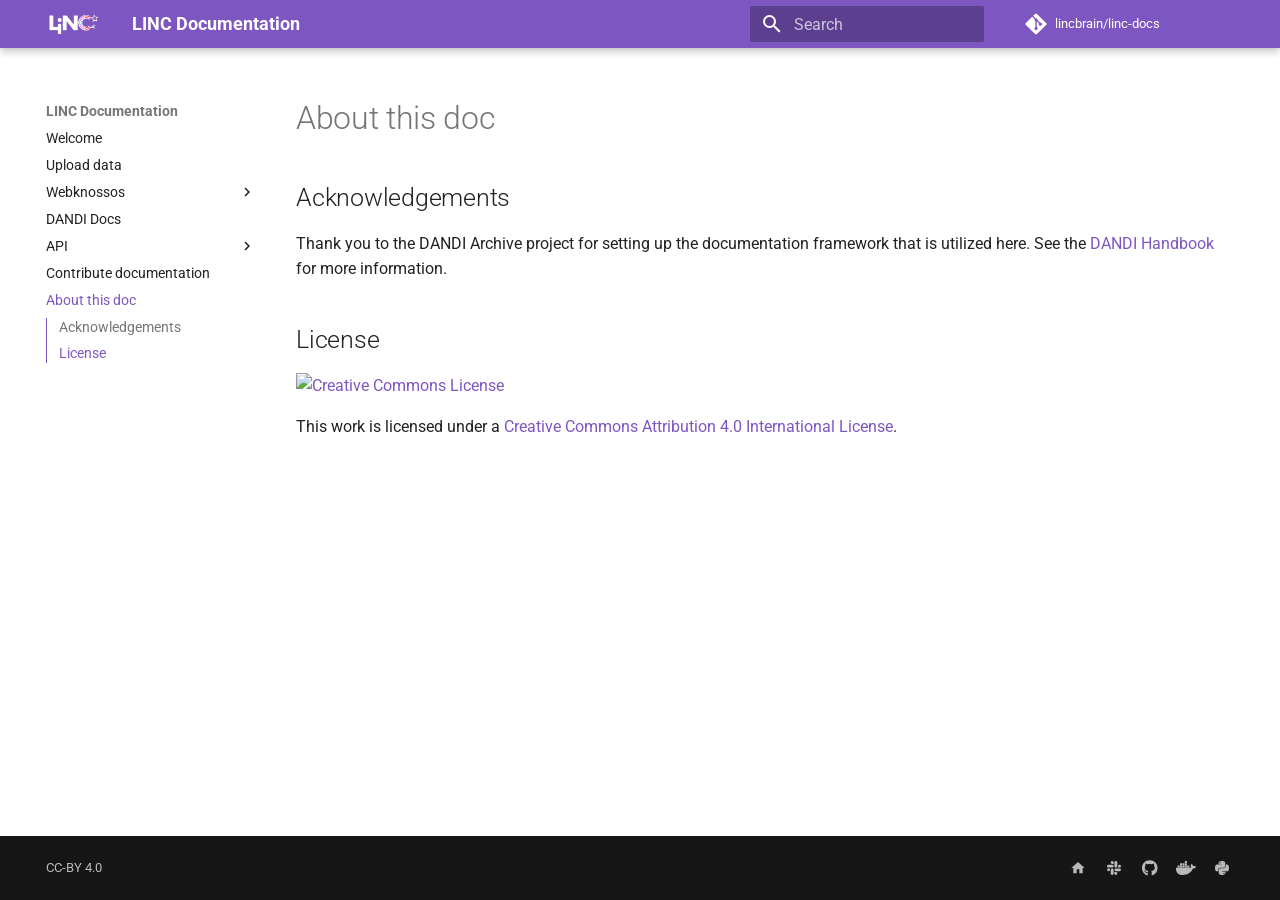
==== commit 88086755: "Deployed 04630e8 with MkDocs version: 1.5.3" ====
--- a/about/index.html
+++ b/about/index.html
@@ -272,26 +272,6 @@
   
   
   
-    <li class="md-nav__item">
-      <a href="https://www.dandiarchive.org/handbook" class="md-nav__link">
-        
-  
-  <span class="md-ellipsis">
-    DANDI Docs
-  </span>
-  
-
-      </a>
-    </li>
-  
-
-    
-      
-      
-  
-  
-  
-  
     
     
     
@@ -300,22 +280,147 @@
       
         
         
-        <input class="md-nav__toggle md-toggle " type="checkbox" id="__nav_4" >
-        
-          
-          <label class="md-nav__link" for="__nav_4" id="__nav_4_label" tabindex="0">
-            
-  
-  <span class="md-ellipsis">
-    API
+        <input class="md-nav__toggle md-toggle " type="checkbox" id="__nav_3" >
+        
+          
+          <label class="md-nav__link" for="__nav_3" id="__nav_3_label" tabindex="0">
+            
+  
+  <span class="md-ellipsis">
+    Webknossos
   </span>
   
 
             <span class="md-nav__icon md-icon"></span>
           </label>
         
-        <nav class="md-nav" data-md-level="1" aria-labelledby="__nav_4_label" aria-expanded="false">
-          <label class="md-nav__title" for="__nav_4">
+        <nav class="md-nav" data-md-level="1" aria-labelledby="__nav_3_label" aria-expanded="false">
+          <label class="md-nav__title" for="__nav_3">
+            <span class="md-nav__icon md-icon"></span>
+            Webknossos
+          </label>
+          <ul class="md-nav__list" data-md-scrollfix>
+            
+              
+                
+  
+  
+  
+  
+    <li class="md-nav__item">
+      <a href="../webknossos-add-dataset/" class="md-nav__link">
+        
+  
+  <span class="md-ellipsis">
+    Add Webknossos dataset
+  </span>
+  
+
+      </a>
+    </li>
+  
+
+              
+            
+              
+                
+  
+  
+  
+  
+    <li class="md-nav__item">
+      <a href="https://github.com/lincbrain/webknossos/blob/ak-dev/LINC_DEPLOYMENT.md" class="md-nav__link">
+        
+  
+  <span class="md-ellipsis">
+    Deployment
+  </span>
+  
+
+      </a>
+    </li>
+  
+
+              
+            
+              
+                
+  
+  
+  
+  
+    <li class="md-nav__item">
+      <a href="https://github.com/lincbrain/webknossos/blob/ak-dev/LINC_DEVELOPMENT.md" class="md-nav__link">
+        
+  
+  <span class="md-ellipsis">
+    Development
+  </span>
+  
+
+      </a>
+    </li>
+  
+
+              
+            
+          </ul>
+        </nav>
+      
+    </li>
+  
+
+    
+      
+      
+  
+  
+  
+  
+    <li class="md-nav__item">
+      <a href="https://www.dandiarchive.org/handbook" class="md-nav__link">
+        
+  
+  <span class="md-ellipsis">
+    DANDI Docs
+  </span>
+  
+
+      </a>
+    </li>
+  
+
+    
+      
+      
+  
+  
+  
+  
+    
+    
+    
+    
+    <li class="md-nav__item md-nav__item--nested">
+      
+        
+        
+        <input class="md-nav__toggle md-toggle " type="checkbox" id="__nav_5" >
+        
+          
+          <label class="md-nav__link" for="__nav_5" id="__nav_5_label" tabindex="0">
+            
+  
+  <span class="md-ellipsis">
+    API
+  </span>
+  
+
+            <span class="md-nav__icon md-icon"></span>
+          </label>
+        
+        <nav class="md-nav" data-md-level="1" aria-labelledby="__nav_5_label" aria-expanded="false">
+          <label class="md-nav__title" for="__nav_5">
             <span class="md-nav__icon md-icon"></span>
             API
           </label>
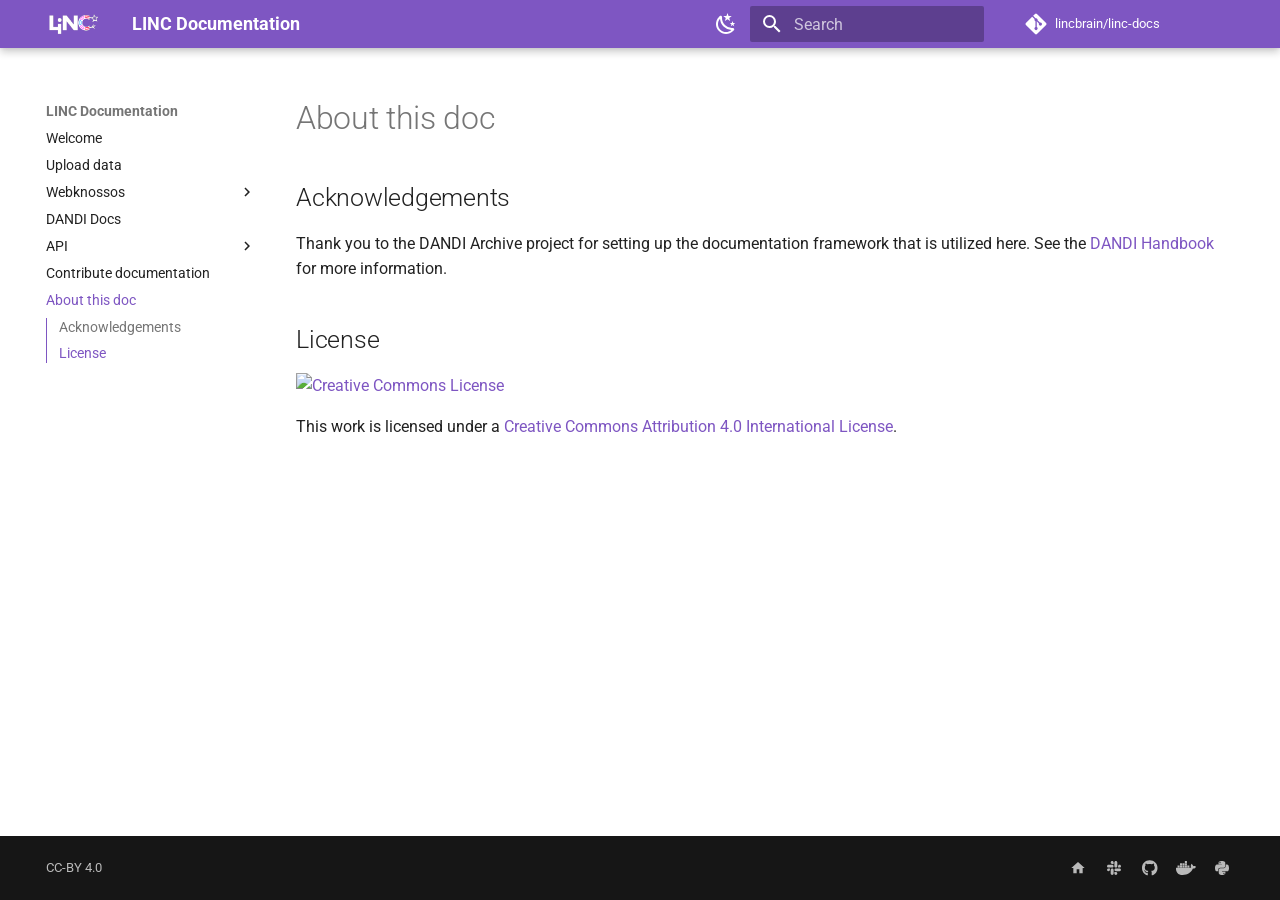
==== commit fa9394a8: "Deployed 7911ed7 with MkDocs version: 1.5.3" ====
--- a/about/index.html
+++ b/about/index.html
@@ -16,7 +16,7 @@
       
       
       <link rel="icon" href="../img/linc.logo.color+white.notext+square.png">
-      <meta name="generator" content="mkdocs-1.5.3, mkdocs-material-9.5.17">
+      <meta name="generator" content="mkdocs-1.5.3, mkdocs-material-9.5.15">
     
     
       
@@ -24,7 +24,7 @@
       
     
     
-      <link rel="stylesheet" href="../assets/stylesheets/main.bcfcd587.min.css">
+      <link rel="stylesheet" href="../assets/stylesheets/main.7e359304.min.css">
       
         
         <link rel="stylesheet" href="../assets/stylesheets/palette.06af60db.min.css">
@@ -67,6 +67,8 @@
   
   
     
+    
+      
     
     
     
@@ -123,7 +125,33 @@
     </div>
     
       
-    
+        <form class="md-header__option" data-md-component="palette">
+  
+    
+    
+    
+    <input class="md-option" data-md-color-media="" data-md-color-scheme="default" data-md-color-primary="deep-purple" data-md-color-accent="purple"  aria-label="Dark mode"  type="radio" name="__palette" id="__palette_0">
+    
+      <label class="md-header__button md-icon" title="Dark mode" for="__palette_1" hidden>
+        <svg xmlns="http://www.w3.org/2000/svg" viewBox="0 0 24 24"><path d="m17.75 4.09-2.53 1.94.91 3.06-2.63-1.81-2.63 1.81.91-3.06-2.53-1.94L12.44 4l1.06-3 1.06 3 3.19.09m3.5 6.91-1.64 1.25.59 1.98-1.7-1.17-1.7 1.17.59-1.98L15.75 11l2.06-.05L18.5 9l.69 1.95 2.06.05m-2.28 4.95c.83-.08 1.72 1.1 1.19 1.85-.32.45-.66.87-1.08 1.27C15.17 23 8.84 23 4.94 19.07c-3.91-3.9-3.91-10.24 0-14.14.4-.4.82-.76 1.27-1.08.75-.53 1.93.36 1.85 1.19-.27 2.86.69 5.83 2.89 8.02a9.96 9.96 0 0 0 8.02 2.89m-1.64 2.02a12.08 12.08 0 0 1-7.8-3.47c-2.17-2.19-3.33-5-3.49-7.82-2.81 3.14-2.7 7.96.31 10.98 3.02 3.01 7.84 3.12 10.98.31Z"/></svg>
+      </label>
+    
+  
+    
+    
+    
+    <input class="md-option" data-md-color-media="" data-md-color-scheme="slate" data-md-color-primary="deep-purple" data-md-color-accent="purple"  aria-label="Light mode"  type="radio" name="__palette" id="__palette_1">
+    
+      <label class="md-header__button md-icon" title="Light mode" for="__palette_0" hidden>
+        <svg xmlns="http://www.w3.org/2000/svg" viewBox="0 0 24 24"><path d="M12 7a5 5 0 0 1 5 5 5 5 0 0 1-5 5 5 5 0 0 1-5-5 5 5 0 0 1 5-5m0 2a3 3 0 0 0-3 3 3 3 0 0 0 3 3 3 3 0 0 0 3-3 3 3 0 0 0-3-3m0-7 2.39 3.42C13.65 5.15 12.84 5 12 5c-.84 0-1.65.15-2.39.42L12 2M3.34 7l4.16-.35A7.2 7.2 0 0 0 5.94 8.5c-.44.74-.69 1.5-.83 2.29L3.34 7m.02 10 1.76-3.77a7.131 7.131 0 0 0 2.38 4.14L3.36 17M20.65 7l-1.77 3.79a7.023 7.023 0 0 0-2.38-4.15l4.15.36m-.01 10-4.14.36c.59-.51 1.12-1.14 1.54-1.86.42-.73.69-1.5.83-2.29L20.64 17M12 22l-2.41-3.44c.74.27 1.55.44 2.41.44.82 0 1.63-.17 2.37-.44L12 22Z"/></svg>
+      </label>
+    
+  
+</form>
+      
+    
+    
+      <script>var media,input,key,value,palette=__md_get("__palette");if(palette&&palette.color){"(prefers-color-scheme)"===palette.color.media&&(media=matchMedia("(prefers-color-scheme: light)"),input=document.querySelector(media.matches?"[data-md-color-media='(prefers-color-scheme: light)']":"[data-md-color-media='(prefers-color-scheme: dark)']"),palette.color.media=input.getAttribute("data-md-color-media"),palette.color.scheme=input.getAttribute("data-md-color-scheme"),palette.color.primary=input.getAttribute("data-md-color-primary"),palette.color.accent=input.getAttribute("data-md-color-accent"));for([key,value]of Object.entries(palette.color))document.body.setAttribute("data-md-color-"+key,value)}</script>
     
     
     
@@ -433,11 +461,11 @@
   
   
     <li class="md-nav__item">
-      <a href="https://lincbrain.readthedocs.io" class="md-nav__link">
-        
-  
-  <span class="md-ellipsis">
-    LINC Client
+      <a href="https://dandi.readthedocs.io" class="md-nav__link">
+        
+  
+  <span class="md-ellipsis">
+    DANDI Client
   </span>
   
 
@@ -670,7 +698,7 @@
     <script id="__config" type="application/json">{"base": "..", "features": ["toc.integrate"], "search": "../assets/javascripts/workers/search.b8dbb3d2.min.js", "translations": {"clipboard.copied": "Copied to clipboard", "clipboard.copy": "Copy to clipboard", "search.result.more.one": "1 more on this page", "search.result.more.other": "# more on this page", "search.result.none": "No matching documents", "search.result.one": "1 matching document", "search.result.other": "# matching documents", "search.result.placeholder": "Type to start searching", "search.result.term.missing": "Missing", "select.version": "Select version"}}</script>
     
     
-      <script src="../assets/javascripts/bundle.1e8ae164.min.js"></script>
+      <script src="../assets/javascripts/bundle.bd41221c.min.js"></script>
       
         <script src="../js/open_in_new_tab.js"></script>
       
--- a/assets/stylesheets/main.7e359304.min.css
+++ b/assets/stylesheets/main.7e359304.min.css
@@ -0,0 +1 @@
+@charset "UTF-8";html{-webkit-text-size-adjust:none;-moz-text-size-adjust:none;text-size-adjust:none;box-sizing:border-box}*,:after,:before{box-sizing:inherit}@media (prefers-reduced-motion){*,:after,:before{transition:none!important}}body{margin:0}a,button,input,label{-webkit-tap-highlight-color:transparent}a{color:inherit;text-decoration:none}hr{border:0;box-sizing:initial;display:block;height:.05rem;overflow:visible;padding:0}small{font-size:80%}sub,sup{line-height:1em}img{border-style:none}table{border-collapse:initial;border-spacing:0}td,th{font-weight:400;vertical-align:top}button{background:#0000;border:0;font-family:inherit;font-size:inherit;margin:0;padding:0}input{border:0;outline:none}:root{--md-primary-fg-color:#4051b5;--md-primary-fg-color--light:#5d6cc0;--md-primary-fg-color--dark:#303fa1;--md-primary-bg-color:#fff;--md-primary-bg-color--light:#ffffffb3;--md-accent-fg-color:#526cfe;--md-accent-fg-color--transparent:#526cfe1a;--md-accent-bg-color:#fff;--md-accent-bg-color--light:#ffffffb3}[data-md-color-scheme=default]{color-scheme:light}[data-md-color-scheme=default] img[src$="#gh-dark-mode-only"],[data-md-color-scheme=default] img[src$="#only-dark"]{display:none}:root,[data-md-color-scheme=default]{--md-hue:225deg;--md-default-fg-color:#000000de;--md-default-fg-color--light:#0000008a;--md-default-fg-color--lighter:#00000052;--md-default-fg-color--lightest:#00000012;--md-default-bg-color:#fff;--md-default-bg-color--light:#ffffffb3;--md-default-bg-color--lighter:#ffffff4d;--md-default-bg-color--lightest:#ffffff1f;--md-code-fg-color:#36464e;--md-code-bg-color:#f5f5f5;--md-code-hl-color:#4287ff;--md-code-hl-color--light:#4287ff1a;--md-code-hl-number-color:#d52a2a;--md-code-hl-special-color:#db1457;--md-code-hl-function-color:#a846b9;--md-code-hl-constant-color:#6e59d9;--md-code-hl-keyword-color:#3f6ec6;--md-code-hl-string-color:#1c7d4d;--md-code-hl-name-color:var(--md-code-fg-color);--md-code-hl-operator-color:var(--md-default-fg-color--light);--md-code-hl-punctuation-color:var(--md-default-fg-color--light);--md-code-hl-comment-color:var(--md-default-fg-color--light);--md-code-hl-generic-color:var(--md-default-fg-color--light);--md-code-hl-variable-color:var(--md-default-fg-color--light);--md-typeset-color:var(--md-default-fg-color);--md-typeset-a-color:var(--md-primary-fg-color);--md-typeset-del-color:#f5503d26;--md-typeset-ins-color:#0bd57026;--md-typeset-kbd-color:#fafafa;--md-typeset-kbd-accent-color:#fff;--md-typeset-kbd-border-color:#b8b8b8;--md-typeset-mark-color:#ffff0080;--md-typeset-table-color:#0000001f;--md-typeset-table-color--light:rgba(0,0,0,.035);--md-admonition-fg-color:var(--md-default-fg-color);--md-admonition-bg-color:var(--md-default-bg-color);--md-warning-fg-color:#000000de;--md-warning-bg-color:#ff9;--md-footer-fg-color:#fff;--md-footer-fg-color--light:#ffffffb3;--md-footer-fg-color--lighter:#ffffff73;--md-footer-bg-color:#000000de;--md-footer-bg-color--dark:#00000052;--md-shadow-z1:0 0.2rem 0.5rem #0000000d,0 0 0.05rem #0000001a;--md-shadow-z2:0 0.2rem 0.5rem #0000001a,0 0 0.05rem #00000040;--md-shadow-z3:0 0.2rem 0.5rem #0003,0 0 0.05rem #00000059}.md-icon svg{fill:currentcolor;display:block;height:1.2rem;width:1.2rem}body{-webkit-font-smoothing:antialiased;-moz-osx-font-smoothing:grayscale;--md-text-font-family:var(--md-text-font,_),-apple-system,BlinkMacSystemFont,Helvetica,Arial,sans-serif;--md-code-font-family:var(--md-code-font,_),SFMono-Regular,Consolas,Menlo,monospace}aside,body,input{font-feature-settings:"kern","liga";color:var(--md-typeset-color);font-family:var(--md-text-font-family)}code,kbd,pre{font-feature-settings:"kern";font-family:var(--md-code-font-family)}:root{--md-typeset-table-sort-icon:url('data:image/svg+xml;charset=utf-8,<svg xmlns="http://www.w3.org/2000/svg" viewBox="0 0 24 24"><path d="m18 21-4-4h3V7h-3l4-4 4 4h-3v10h3M2 19v-2h10v2M2 13v-2h7v2M2 7V5h4v2H2Z"/></svg>');--md-typeset-table-sort-icon--asc:url('data:image/svg+xml;charset=utf-8,<svg xmlns="http://www.w3.org/2000/svg" viewBox="0 0 24 24"><path d="M19 17h3l-4 4-4-4h3V3h2M2 17h10v2H2M6 5v2H2V5m0 6h7v2H2v-2Z"/></svg>');--md-typeset-table-sort-icon--desc:url('data:image/svg+xml;charset=utf-8,<svg xmlns="http://www.w3.org/2000/svg" viewBox="0 0 24 24"><path d="M19 7h3l-4-4-4 4h3v14h2M2 17h10v2H2M6 5v2H2V5m0 6h7v2H2v-2Z"/></svg>')}.md-typeset{-webkit-print-color-adjust:exact;color-adjust:exact;font-size:.8rem;line-height:1.6}@media print{.md-typeset{font-size:.68rem}}.md-typeset blockquote,.md-typeset dl,.md-typeset figure,.md-typeset ol,.md-typeset pre,.md-typeset ul{margin-bottom:1em;margin-top:1em}.md-typeset h1{color:var(--md-default-fg-color--light);font-size:2em;line-height:1.3;margin:0 0 1.25em}.md-typeset h1,.md-typeset h2{font-weight:300;letter-spacing:-.01em}.md-typeset h2{font-size:1.5625em;line-height:1.4;margin:1.6em 0 .64em}.md-typeset h3{font-size:1.25em;font-weight:400;letter-spacing:-.01em;line-height:1.5;margin:1.6em 0 .8em}.md-typeset h2+h3{margin-top:.8em}.md-typeset h4{font-weight:700;letter-spacing:-.01em;margin:1em 0}.md-typeset h5,.md-typeset h6{color:var(--md-default-fg-color--light);font-size:.8em;font-weight:700;letter-spacing:-.01em;margin:1.25em 0}.md-typeset h5{text-transform:uppercase}.md-typeset hr{border-bottom:.05rem solid var(--md-default-fg-color--lightest);display:flow-root;margin:1.5em 0}.md-typeset a{color:var(--md-typeset-a-color);word-break:break-word}.md-typeset a,.md-typeset a:before{transition:color 125ms}.md-typeset a:focus,.md-typeset a:hover{color:var(--md-accent-fg-color)}.md-typeset a:focus code,.md-typeset a:hover code{background-color:var(--md-accent-fg-color--transparent)}.md-typeset a code{color:currentcolor;transition:background-color 125ms}.md-typeset a.focus-visible{outline-color:var(--md-accent-fg-color);outline-offset:.2rem}.md-typeset code,.md-typeset kbd,.md-typeset pre{color:var(--md-code-fg-color);direction:ltr;font-variant-ligatures:none}@media print{.md-typeset code,.md-typeset kbd,.md-typeset pre{white-space:pre-wrap}}.md-typeset code{background-color:var(--md-code-bg-color);border-radius:.1rem;-webkit-box-decoration-break:clone;box-decoration-break:clone;font-size:.85em;padding:0 .2941176471em;word-break:break-word}.md-typeset code:not(.focus-visible){-webkit-tap-highlight-color:transparent;outline:none}.md-typeset pre{display:flow-root;line-height:1.4;position:relative}.md-typeset pre>code{-webkit-box-decoration-break:slice;box-decoration-break:slice;box-shadow:none;display:block;margin:0;outline-color:var(--md-accent-fg-color);overflow:auto;padding:.7720588235em 1.1764705882em;scrollbar-color:var(--md-default-fg-color--lighter) #0000;scrollbar-width:thin;touch-action:auto;word-break:normal}.md-typeset pre>code:hover{scrollbar-color:var(--md-accent-fg-color) #0000}.md-typeset pre>code::-webkit-scrollbar{height:.2rem;width:.2rem}.md-typeset pre>code::-webkit-scrollbar-thumb{background-color:var(--md-default-fg-color--lighter)}.md-typeset pre>code::-webkit-scrollbar-thumb:hover{background-color:var(--md-accent-fg-color)}.md-typeset kbd{background-color:var(--md-typeset-kbd-color);border-radius:.1rem;box-shadow:0 .1rem 0 .05rem var(--md-typeset-kbd-border-color),0 .1rem 0 var(--md-typeset-kbd-border-color),0 -.1rem .2rem var(--md-typeset-kbd-accent-color) inset;color:var(--md-default-fg-color);display:inline-block;font-size:.75em;padding:0 .6666666667em;vertical-align:text-top;word-break:break-word}.md-typeset mark{background-color:var(--md-typeset-mark-color);-webkit-box-decoration-break:clone;box-decoration-break:clone;color:inherit;word-break:break-word}.md-typeset abbr{border-bottom:.05rem dotted var(--md-default-fg-color--light);cursor:help;text-decoration:none}.md-typeset small{opacity:.75}[dir=ltr] .md-typeset sub,[dir=ltr] .md-typeset sup{margin-left:.078125em}[dir=rtl] .md-typeset sub,[dir=rtl] .md-typeset sup{margin-right:.078125em}[dir=ltr] .md-typeset blockquote{padding-left:.6rem}[dir=rtl] .md-typeset blockquote{padding-right:.6rem}[dir=ltr] .md-typeset blockquote{border-left:.2rem solid var(--md-default-fg-color--lighter)}[dir=rtl] .md-typeset blockquote{border-right:.2rem solid var(--md-default-fg-color--lighter)}.md-typeset blockquote{color:var(--md-default-fg-color--light);margin-left:0;margin-right:0}.md-typeset ul{list-style-type:disc}[dir=ltr] .md-typeset ol,[dir=ltr] .md-typeset ul{margin-left:.625em}[dir=rtl] .md-typeset ol,[dir=rtl] .md-typeset ul{margin-right:.625em}.md-typeset ol,.md-typeset ul{padding:0}.md-typeset ol:not([hidden]),.md-typeset ul:not([hidden]){display:flow-root}.md-typeset ol ol,.md-typeset ul ol{list-style-type:lower-alpha}.md-typeset ol ol ol,.md-typeset ul ol ol{list-style-type:lower-roman}[dir=ltr] .md-typeset ol li,[dir=ltr] .md-typeset ul li{margin-left:1.25em}[dir=rtl] .md-typeset ol li,[dir=rtl] .md-typeset ul li{margin-right:1.25em}.md-typeset ol li,.md-typeset ul li{margin-bottom:.5em}.md-typeset ol li blockquote,.md-typeset ol li p,.md-typeset ul li blockquote,.md-typeset ul li p{margin:.5em 0}.md-typeset ol li:last-child,.md-typeset ul li:last-child{margin-bottom:0}[dir=ltr] .md-typeset ol li ol,[dir=ltr] .md-typeset ol li ul,[dir=ltr] .md-typeset ul li ol,[dir=ltr] .md-typeset ul li ul{margin-left:.625em}[dir=rtl] .md-typeset ol li ol,[dir=rtl] .md-typeset ol li ul,[dir=rtl] .md-typeset ul li ol,[dir=rtl] .md-typeset ul li ul{margin-right:.625em}.md-typeset ol li ol,.md-typeset ol li ul,.md-typeset ul li ol,.md-typeset ul li ul{margin-bottom:.5em;margin-top:.5em}[dir=ltr] .md-typeset dd{margin-left:1.875em}[dir=rtl] .md-typeset dd{margin-right:1.875em}.md-typeset dd{margin-bottom:1.5em;margin-top:1em}.md-typeset img,.md-typeset svg,.md-typeset video{height:auto;max-width:100%}.md-typeset img[align=left]{margin:1em 1em 1em 0}.md-typeset img[align=right]{margin:1em 0 1em 1em}.md-typeset img[align]:only-child{margin-top:0}.md-typeset figure{display:flow-root;margin:1em auto;max-width:100%;text-align:center;width:-webkit-fit-content;width:-moz-fit-content;width:fit-content}.md-typeset figure img{display:block;margin:0 auto}.md-typeset figcaption{font-style:italic;margin:1em auto;max-width:24rem}.md-typeset iframe{max-width:100%}.md-typeset table:not([class]){background-color:var(--md-default-bg-color);border:.05rem solid var(--md-typeset-table-color);border-radius:.1rem;display:inline-block;font-size:.64rem;max-width:100%;overflow:auto;touch-action:auto}@media print{.md-typeset table:not([class]){display:table}}.md-typeset table:not([class])+*{margin-top:1.5em}.md-typeset table:not([class]) td>:first-child,.md-typeset table:not([class]) th>:first-child{margin-top:0}.md-typeset table:not([class]) td>:last-child,.md-typeset table:not([class]) th>:last-child{margin-bottom:0}.md-typeset table:not([class]) td:not([align]),.md-typeset table:not([class]) th:not([align]){text-align:left}[dir=rtl] .md-typeset table:not([class]) td:not([align]),[dir=rtl] .md-typeset table:not([class]) th:not([align]){text-align:right}.md-typeset table:not([class]) th{font-weight:700;min-width:5rem;padding:.9375em 1.25em;vertical-align:top}.md-typeset table:not([class]) td{border-top:.05rem solid var(--md-typeset-table-color);padding:.9375em 1.25em;vertical-align:top}.md-typeset table:not([class]) tbody tr{transition:background-color 125ms}.md-typeset table:not([class]) tbody tr:hover{background-color:var(--md-typeset-table-color--light);box-shadow:0 .05rem 0 var(--md-default-bg-color) inset}.md-typeset table:not([class]) a{word-break:normal}.md-typeset table th[role=columnheader]{cursor:pointer}[dir=ltr] .md-typeset table th[role=columnheader]:after{margin-left:.5em}[dir=rtl] .md-typeset table th[role=columnheader]:after{margin-right:.5em}.md-typeset table th[role=columnheader]:after{content:"";display:inline-block;height:1.2em;-webkit-mask-image:var(--md-typeset-table-sort-icon);mask-image:var(--md-typeset-table-sort-icon);-webkit-mask-repeat:no-repeat;mask-repeat:no-repeat;-webkit-mask-size:contain;mask-size:contain;transition:background-color 125ms;vertical-align:text-bottom;width:1.2em}.md-typeset table th[role=columnheader]:hover:after{background-color:var(--md-default-fg-color--lighter)}.md-typeset table th[role=columnheader][aria-sort=ascending]:after{background-color:var(--md-default-fg-color--light);-webkit-mask-image:var(--md-typeset-table-sort-icon--asc);mask-image:var(--md-typeset-table-sort-icon--asc)}.md-typeset table th[role=columnheader][aria-sort=descending]:after{background-color:var(--md-default-fg-color--light);-webkit-mask-image:var(--md-typeset-table-sort-icon--desc);mask-image:var(--md-typeset-table-sort-icon--desc)}.md-typeset__scrollwrap{margin:1em -.8rem;overflow-x:auto;touch-action:auto}.md-typeset__table{display:inline-block;margin-bottom:.5em;padding:0 .8rem}@media print{.md-typeset__table{display:block}}html .md-typeset__table table{display:table;margin:0;overflow:hidden;width:100%}@media screen and (max-width:44.984375em){.md-content__inner>pre{margin:1em -.8rem}.md-content__inner>pre code{border-radius:0}}.md-typeset .md-author{border-radius:100%;display:block;flex-shrink:0;height:1.6rem;overflow:hidden;position:relative;transition:color 125ms,transform 125ms;width:1.6rem}.md-typeset .md-author img{display:block}.md-typeset .md-author--more{background:var(--md-default-fg-color--lightest);color:var(--md-default-fg-color--lighter);font-size:.6rem;font-weight:700;line-height:1.6rem;text-align:center}.md-typeset .md-author--long{height:2.4rem;width:2.4rem}.md-typeset a.md-author{transform:scale(1)}.md-typeset a.md-author img{filter:grayscale(100%) opacity(75%);transition:filter 125ms}.md-typeset a.md-author:focus,.md-typeset a.md-author:hover{transform:scale(1.1);z-index:1}.md-typeset a.md-author:focus img,.md-typeset a.md-author:hover img{filter:grayscale(0)}.md-banner{background-color:var(--md-footer-bg-color);color:var(--md-footer-fg-color);overflow:auto}@media print{.md-banner{display:none}}.md-banner--warning{background-color:var(--md-warning-bg-color);color:var(--md-warning-fg-color)}.md-banner__inner{font-size:.7rem;margin:.6rem auto;padding:0 .8rem}[dir=ltr] .md-banner__button{float:right}[dir=rtl] .md-banner__button{float:left}.md-banner__button{color:inherit;cursor:pointer;transition:opacity .25s}.no-js .md-banner__button{display:none}.md-banner__button:hover{opacity:.7}html{font-size:125%;height:100%;overflow-x:hidden}@media screen and (min-width:100em){html{font-size:137.5%}}@media screen and (min-width:125em){html{font-size:150%}}body{background-color:var(--md-default-bg-color);display:flex;flex-direction:column;font-size:.5rem;min-height:100%;position:relative;width:100%}@media print{body{display:block}}@media screen and (max-width:59.984375em){body[data-md-scrolllock]{position:fixed}}.md-grid{margin-left:auto;margin-right:auto;max-width:61rem}.md-container{display:flex;flex-direction:column;flex-grow:1}@media print{.md-container{display:block}}.md-main{flex-grow:1}.md-main__inner{display:flex;height:100%;margin-top:1.5rem}.md-ellipsis{overflow:hidden;text-overflow:ellipsis}.md-toggle{display:none}.md-option{height:0;opacity:0;position:absolute;width:0}.md-option:checked+label:not([hidden]){display:block}.md-option.focus-visible+label{outline-color:var(--md-accent-fg-color);outline-style:auto}.md-skip{background-color:var(--md-default-fg-color);border-radius:.1rem;color:var(--md-default-bg-color);font-size:.64rem;margin:.5rem;opacity:0;outline-color:var(--md-accent-fg-color);padding:.3rem .5rem;position:fixed;transform:translateY(.4rem);z-index:-1}.md-skip:focus{opacity:1;transform:translateY(0);transition:transform .25s cubic-bezier(.4,0,.2,1),opacity 175ms 75ms;z-index:10}@page{margin:25mm}:root{--md-clipboard-icon:url('data:image/svg+xml;charset=utf-8,<svg xmlns="http://www.w3.org/2000/svg" viewBox="0 0 24 24"><path d="M19 21H8V7h11m0-2H8a2 2 0 0 0-2 2v14a2 2 0 0 0 2 2h11a2 2 0 0 0 2-2V7a2 2 0 0 0-2-2m-3-4H4a2 2 0 0 0-2 2v14h2V3h12V1Z"/></svg>')}.md-clipboard{border-radius:.1rem;color:var(--md-default-fg-color--lightest);cursor:pointer;height:1.5em;outline-color:var(--md-accent-fg-color);outline-offset:.1rem;position:absolute;right:.5em;top:.5em;transition:color .25s;width:1.5em;z-index:1}@media print{.md-clipboard{display:none}}.md-clipboard:not(.focus-visible){-webkit-tap-highlight-color:transparent;outline:none}:hover>.md-clipboard{color:var(--md-default-fg-color--light)}.md-clipboard:focus,.md-clipboard:hover{color:var(--md-accent-fg-color)}.md-clipboard:after{background-color:currentcolor;content:"";display:block;height:1.125em;margin:0 auto;-webkit-mask-image:var(--md-clipboard-icon);mask-image:var(--md-clipboard-icon);-webkit-mask-position:center;mask-position:center;-webkit-mask-repeat:no-repeat;mask-repeat:no-repeat;-webkit-mask-size:contain;mask-size:contain;width:1.125em}.md-clipboard--inline{cursor:pointer}.md-clipboard--inline code{transition:color .25s,background-color .25s}.md-clipboard--inline:focus code,.md-clipboard--inline:hover code{background-color:var(--md-accent-fg-color--transparent);color:var(--md-accent-fg-color)}@keyframes consent{0%{opacity:0;transform:translateY(100%)}to{opacity:1;transform:translateY(0)}}@keyframes overlay{0%{opacity:0}to{opacity:1}}.md-consent__overlay{animation:overlay .25s both;-webkit-backdrop-filter:blur(.1rem);backdrop-filter:blur(.1rem);background-color:#0000008a;height:100%;opacity:1;position:fixed;top:0;width:100%;z-index:5}.md-consent__inner{animation:consent .5s cubic-bezier(.1,.7,.1,1) both;background-color:var(--md-default-bg-color);border:0;border-radius:.1rem;bottom:0;box-shadow:0 0 .2rem #0000001a,0 .2rem .4rem #0003;max-height:100%;overflow:auto;padding:0;position:fixed;width:100%;z-index:5}.md-consent__form{padding:.8rem}.md-consent__settings{display:none;margin:1em 0}input:checked+.md-consent__settings{display:block}.md-consent__controls{margin-bottom:.8rem}.md-typeset .md-consent__controls .md-button{display:inline}@media screen and (max-width:44.984375em){.md-typeset .md-consent__controls .md-button{display:block;margin-top:.4rem;text-align:center;width:100%}}.md-consent label{cursor:pointer}.md-content{flex-grow:1;min-width:0}.md-content__inner{margin:0 .8rem 1.2rem;padding-top:.6rem}@media screen and (min-width:76.25em){[dir=ltr] .md-sidebar--primary:not([hidden])~.md-content>.md-content__inner{margin-left:1.2rem}[dir=ltr] .md-sidebar--secondary:not([hidden])~.md-content>.md-content__inner,[dir=rtl] .md-sidebar--primary:not([hidden])~.md-content>.md-content__inner{margin-right:1.2rem}[dir=rtl] .md-sidebar--secondary:not([hidden])~.md-content>.md-content__inner{margin-left:1.2rem}}.md-content__inner:before{content:"";display:block;height:.4rem}.md-content__inner>:last-child{margin-bottom:0}[dir=ltr] .md-content__button{float:right}[dir=rtl] .md-content__button{float:left}[dir=ltr] .md-content__button{margin-left:.4rem}[dir=rtl] .md-content__button{margin-right:.4rem}.md-content__button{margin:.4rem 0;padding:0}@media print{.md-content__button{display:none}}.md-typeset .md-content__button{color:var(--md-default-fg-color--lighter)}.md-content__button svg{display:inline;vertical-align:top}[dir=rtl] .md-content__button svg{transform:scaleX(-1)}[dir=ltr] .md-dialog{right:.8rem}[dir=rtl] .md-dialog{left:.8rem}.md-dialog{background-color:var(--md-default-fg-color);border-radius:.1rem;bottom:.8rem;box-shadow:var(--md-shadow-z3);min-width:11.1rem;opacity:0;padding:.4rem .6rem;pointer-events:none;position:fixed;transform:translateY(100%);transition:transform 0ms .4s,opacity .4s;z-index:4}@media print{.md-dialog{display:none}}.md-dialog--active{opacity:1;pointer-events:auto;transform:translateY(0);transition:transform .4s cubic-bezier(.075,.85,.175,1),opacity .4s}.md-dialog__inner{color:var(--md-default-bg-color);font-size:.7rem}.md-feedback{margin:2em 0 1em;text-align:center}.md-feedback fieldset{border:none;margin:0;padding:0}.md-feedback__title{font-weight:700;margin:1em auto}.md-feedback__inner{position:relative}.md-feedback__list{display:flex;flex-wrap:wrap;place-content:baseline center;position:relative}.md-feedback__list:hover .md-icon:not(:disabled){color:var(--md-default-fg-color--lighter)}:disabled .md-feedback__list{min-height:1.8rem}.md-feedback__icon{color:var(--md-default-fg-color--light);cursor:pointer;flex-shrink:0;margin:0 .1rem;transition:color 125ms}.md-feedback__icon:not(:disabled).md-icon:hover{color:var(--md-accent-fg-color)}.md-feedback__icon:disabled{color:var(--md-default-fg-color--lightest);pointer-events:none}.md-feedback__note{opacity:0;position:relative;transform:translateY(.4rem);transition:transform .4s cubic-bezier(.1,.7,.1,1),opacity .15s}.md-feedback__note>*{margin:0 auto;max-width:16rem}:disabled .md-feedback__note{opacity:1;transform:translateY(0)}.md-footer{background-color:var(--md-footer-bg-color);color:var(--md-footer-fg-color)}@media print{.md-footer{display:none}}.md-footer__inner{justify-content:space-between;overflow:auto;padding:.2rem}.md-footer__inner:not([hidden]){display:flex}.md-footer__link{align-items:end;display:flex;flex-grow:0.01;margin-bottom:.4rem;margin-top:1rem;max-width:100%;outline-color:var(--md-accent-fg-color);overflow:hidden;transition:opacity .25s}.md-footer__link:focus,.md-footer__link:hover{opacity:.7}[dir=rtl] .md-footer__link svg{transform:scaleX(-1)}@media screen and (max-width:44.984375em){.md-footer__link--prev{flex-shrink:0}.md-footer__link--prev .md-footer__title{display:none}}[dir=ltr] .md-footer__link--next{margin-left:auto}[dir=rtl] .md-footer__link--next{margin-right:auto}.md-footer__link--next{text-align:right}[dir=rtl] .md-footer__link--next{text-align:left}.md-footer__title{flex-grow:1;font-size:.9rem;margin-bottom:.7rem;max-width:calc(100% - 2.4rem);padding:0 1rem;white-space:nowrap}.md-footer__button{margin:.2rem;padding:.4rem}.md-footer__direction{font-size:.64rem;opacity:.7}.md-footer-meta{background-color:var(--md-footer-bg-color--dark)}.md-footer-meta__inner{display:flex;flex-wrap:wrap;justify-content:space-between;padding:.2rem}html .md-footer-meta.md-typeset a{color:var(--md-footer-fg-color--light)}html .md-footer-meta.md-typeset a:focus,html .md-footer-meta.md-typeset a:hover{color:var(--md-footer-fg-color)}.md-copyright{color:var(--md-footer-fg-color--lighter);font-size:.64rem;margin:auto .6rem;padding:.4rem 0;width:100%}@media screen and (min-width:45em){.md-copyright{width:auto}}.md-copyright__highlight{color:var(--md-footer-fg-color--light)}.md-social{display:inline-flex;gap:.2rem;margin:0 .4rem;padding:.2rem 0 .6rem}@media screen and (min-width:45em){.md-social{padding:.6rem 0}}.md-social__link{display:inline-block;height:1.6rem;text-align:center;width:1.6rem}.md-social__link:before{line-height:1.9}.md-social__link svg{fill:currentcolor;max-height:.8rem;vertical-align:-25%}.md-typeset .md-button{border:.1rem solid;border-radius:.1rem;color:var(--md-primary-fg-color);cursor:pointer;display:inline-block;font-weight:700;padding:.625em 2em;transition:color 125ms,background-color 125ms,border-color 125ms}.md-typeset .md-button--primary{background-color:var(--md-primary-fg-color);border-color:var(--md-primary-fg-color);color:var(--md-primary-bg-color)}.md-typeset .md-button:focus,.md-typeset .md-button:hover{background-color:var(--md-accent-fg-color);border-color:var(--md-accent-fg-color);color:var(--md-accent-bg-color)}[dir=ltr] .md-typeset .md-input{border-top-left-radius:.1rem}[dir=ltr] .md-typeset .md-input,[dir=rtl] .md-typeset .md-input{border-top-right-radius:.1rem}[dir=rtl] .md-typeset .md-input{border-top-left-radius:.1rem}.md-typeset .md-input{border-bottom:.1rem solid var(--md-default-fg-color--lighter);box-shadow:var(--md-shadow-z1);font-size:.8rem;height:1.8rem;padding:0 .6rem;transition:border .25s,box-shadow .25s}.md-typeset .md-input:focus,.md-typeset .md-input:hover{border-bottom-color:var(--md-accent-fg-color);box-shadow:var(--md-shadow-z2)}.md-typeset .md-input--stretch{width:100%}.md-header{background-color:var(--md-primary-fg-color);box-shadow:0 0 .2rem #0000,0 .2rem .4rem #0000;color:var(--md-primary-bg-color);display:block;left:0;position:sticky;right:0;top:0;z-index:4}@media print{.md-header{display:none}}.md-header[hidden]{transform:translateY(-100%);transition:transform .25s cubic-bezier(.8,0,.6,1),box-shadow .25s}.md-header--shadow{box-shadow:0 0 .2rem #0000001a,0 .2rem .4rem #0003;transition:transform .25s cubic-bezier(.1,.7,.1,1),box-shadow .25s}.md-header__inner{align-items:center;display:flex;padding:0 .2rem}.md-header__button{color:currentcolor;cursor:pointer;margin:.2rem;outline-color:var(--md-accent-fg-color);padding:.4rem;position:relative;transition:opacity .25s;vertical-align:middle;z-index:1}.md-header__button:hover{opacity:.7}.md-header__button:not([hidden]){display:inline-block}.md-header__button:not(.focus-visible){-webkit-tap-highlight-color:transparent;outline:none}.md-header__button.md-logo{margin:.2rem;padding:.4rem}@media screen and (max-width:76.234375em){.md-header__button.md-logo{display:none}}.md-header__button.md-logo img,.md-header__button.md-logo svg{fill:currentcolor;display:block;height:1.2rem;width:auto}@media screen and (min-width:60em){.md-header__button[for=__search]{display:none}}.no-js .md-header__button[for=__search]{display:none}[dir=rtl] .md-header__button[for=__search] svg{transform:scaleX(-1)}@media screen and (min-width:76.25em){.md-header__button[for=__drawer]{display:none}}.md-header__topic{display:flex;max-width:100%;position:absolute;transition:transform .4s cubic-bezier(.1,.7,.1,1),opacity .15s;white-space:nowrap}.md-header__topic+.md-header__topic{opacity:0;pointer-events:none;transform:translateX(1.25rem);transition:transform .4s cubic-bezier(1,.7,.1,.1),opacity .15s;z-index:-1}[dir=rtl] .md-header__topic+.md-header__topic{transform:translateX(-1.25rem)}.md-header__topic:first-child{font-weight:700}[dir=ltr] .md-header__title{margin-left:1rem;margin-right:.4rem}[dir=rtl] .md-header__title{margin-left:.4rem;margin-right:1rem}.md-header__title{flex-grow:1;font-size:.9rem;height:2.4rem;line-height:2.4rem}.md-header__title--active .md-header__topic{opacity:0;pointer-events:none;transform:translateX(-1.25rem);transition:transform .4s cubic-bezier(1,.7,.1,.1),opacity .15s;z-index:-1}[dir=rtl] .md-header__title--active .md-header__topic{transform:translateX(1.25rem)}.md-header__title--active .md-header__topic+.md-header__topic{opacity:1;pointer-events:auto;transform:translateX(0);transition:transform .4s cubic-bezier(.1,.7,.1,1),opacity .15s;z-index:0}.md-header__title>.md-header__ellipsis{height:100%;position:relative;width:100%}.md-header__option{display:flex;flex-shrink:0;max-width:100%;transition:max-width 0ms .25s,opacity .25s .25s;white-space:nowrap}[data-md-toggle=search]:checked~.md-header .md-header__option{max-width:0;opacity:0;transition:max-width 0ms,opacity 0ms}.md-header__option>input{bottom:0}.md-header__source{display:none}@media screen and (min-width:60em){[dir=ltr] .md-header__source{margin-left:1rem}[dir=rtl] .md-header__source{margin-right:1rem}.md-header__source{display:block;max-width:11.7rem;width:11.7rem}}@media screen and (min-width:76.25em){[dir=ltr] .md-header__source{margin-left:1.4rem}[dir=rtl] .md-header__source{margin-right:1.4rem}}.md-meta{color:var(--md-default-fg-color--light);font-size:.7rem;line-height:1.3}.md-meta__list{display:inline-flex;flex-wrap:wrap;list-style:none;margin:0;padding:0}.md-meta__item:not(:last-child):after{content:"·";margin-left:.2rem;margin-right:.2rem}.md-meta__link{color:var(--md-typeset-a-color)}.md-meta__link:focus,.md-meta__link:hover{color:var(--md-accent-fg-color)}.md-draft{background-color:#ff1744;border-radius:.125em;color:#fff;display:inline-block;font-weight:700;padding-left:.5714285714em;padding-right:.5714285714em}:root{--md-nav-icon--prev:url('data:image/svg+xml;charset=utf-8,<svg xmlns="http://www.w3.org/2000/svg" viewBox="0 0 24 24"><path d="M20 11v2H8l5.5 5.5-1.42 1.42L4.16 12l7.92-7.92L13.5 5.5 8 11h12Z"/></svg>');--md-nav-icon--next:url('data:image/svg+xml;charset=utf-8,<svg xmlns="http://www.w3.org/2000/svg" viewBox="0 0 24 24"><path d="M8.59 16.58 13.17 12 8.59 7.41 10 6l6 6-6 6-1.41-1.42Z"/></svg>');--md-toc-icon:url('data:image/svg+xml;charset=utf-8,<svg xmlns="http://www.w3.org/2000/svg" viewBox="0 0 24 24"><path d="M3 9h14V7H3v2m0 4h14v-2H3v2m0 4h14v-2H3v2m16 0h2v-2h-2v2m0-10v2h2V7h-2m0 6h2v-2h-2v2Z"/></svg>')}.md-nav{font-size:.7rem;line-height:1.3}.md-nav__title{color:var(--md-default-fg-color--light);display:block;font-weight:700;overflow:hidden;padding:0 .6rem;text-overflow:ellipsis}.md-nav__title .md-nav__button{display:none}.md-nav__title .md-nav__button img{height:100%;width:auto}.md-nav__title .md-nav__button.md-logo img,.md-nav__title .md-nav__button.md-logo svg{fill:currentcolor;display:block;height:2.4rem;max-width:100%;object-fit:contain;width:auto}.md-nav__list{list-style:none;margin:0;padding:0}.md-nav__link{align-items:flex-start;display:flex;gap:.4rem;margin-top:.625em;scroll-snap-align:start;transition:color 125ms}.md-nav__link--passed{color:var(--md-default-fg-color--light)}.md-nav__item .md-nav__link--active,.md-nav__item .md-nav__link--active code{color:var(--md-typeset-a-color)}.md-nav__link .md-ellipsis{position:relative}[dir=ltr] .md-nav__link .md-icon:last-child{margin-left:auto}[dir=rtl] .md-nav__link .md-icon:last-child{margin-right:auto}.md-nav__link svg{fill:currentcolor;flex-shrink:0;height:1.3em}.md-nav__link[for]:focus,.md-nav__link[for]:hover,.md-nav__link[href]:focus,.md-nav__link[href]:hover{color:var(--md-accent-fg-color);cursor:pointer}.md-nav__link.focus-visible{outline-color:var(--md-accent-fg-color);outline-offset:.2rem}.md-nav--primary .md-nav__link[for=__toc]{display:none}.md-nav--primary .md-nav__link[for=__toc] .md-icon:after{background-color:currentcolor;display:block;height:100%;-webkit-mask-image:var(--md-toc-icon);mask-image:var(--md-toc-icon);width:100%}.md-nav--primary .md-nav__link[for=__toc]~.md-nav{display:none}.md-nav__container>.md-nav__link{margin-top:0}.md-nav__container>.md-nav__link:first-child{flex-grow:1;min-width:0}.md-nav__icon{flex-shrink:0}.md-nav__source{display:none}@media screen and (max-width:76.234375em){.md-nav--primary,.md-nav--primary .md-nav{background-color:var(--md-default-bg-color);display:flex;flex-direction:column;height:100%;left:0;position:absolute;right:0;top:0;z-index:1}.md-nav--primary .md-nav__item,.md-nav--primary .md-nav__title{font-size:.8rem;line-height:1.5}.md-nav--primary .md-nav__title{background-color:var(--md-default-fg-color--lightest);color:var(--md-default-fg-color--light);cursor:pointer;height:5.6rem;line-height:2.4rem;padding:3rem .8rem .2rem;position:relative;white-space:nowrap}[dir=ltr] .md-nav--primary .md-nav__title .md-nav__icon{left:.4rem}[dir=rtl] .md-nav--primary .md-nav__title .md-nav__icon{right:.4rem}.md-nav--primary .md-nav__title .md-nav__icon{display:block;height:1.2rem;margin:.2rem;position:absolute;top:.4rem;width:1.2rem}.md-nav--primary .md-nav__title .md-nav__icon:after{background-color:currentcolor;content:"";display:block;height:100%;-webkit-mask-image:var(--md-nav-icon--prev);mask-image:var(--md-nav-icon--prev);-webkit-mask-position:center;mask-position:center;-webkit-mask-repeat:no-repeat;mask-repeat:no-repeat;-webkit-mask-size:contain;mask-size:contain;width:100%}.md-nav--primary .md-nav__title~.md-nav__list{background-color:var(--md-default-bg-color);box-shadow:0 .05rem 0 var(--md-default-fg-color--lightest) inset;overflow-y:auto;scroll-snap-type:y mandatory;touch-action:pan-y}.md-nav--primary .md-nav__title~.md-nav__list>:first-child{border-top:0}.md-nav--primary .md-nav__title[for=__drawer]{background-color:var(--md-primary-fg-color);color:var(--md-primary-bg-color);font-weight:700}.md-nav--primary .md-nav__title .md-logo{display:block;left:.2rem;margin:.2rem;padding:.4rem;position:absolute;right:.2rem;top:.2rem}.md-nav--primary .md-nav__list{flex:1}.md-nav--primary .md-nav__item{border-top:.05rem solid var(--md-default-fg-color--lightest)}.md-nav--primary .md-nav__item--active>.md-nav__link{color:var(--md-typeset-a-color)}.md-nav--primary .md-nav__item--active>.md-nav__link:focus,.md-nav--primary .md-nav__item--active>.md-nav__link:hover{color:var(--md-accent-fg-color)}.md-nav--primary .md-nav__link{margin-top:0;padding:.6rem .8rem}.md-nav--primary .md-nav__link svg{margin-top:.1em}.md-nav--primary .md-nav__link>.md-nav__link{padding:0}[dir=ltr] .md-nav--primary .md-nav__link .md-nav__icon{margin-right:-.2rem}[dir=rtl] .md-nav--primary .md-nav__link .md-nav__icon{margin-left:-.2rem}.md-nav--primary .md-nav__link .md-nav__icon{font-size:1.2rem;height:1.2rem;width:1.2rem}.md-nav--primary .md-nav__link .md-nav__icon:after{background-color:currentcolor;content:"";display:block;height:100%;-webkit-mask-image:var(--md-nav-icon--next);mask-image:var(--md-nav-icon--next);-webkit-mask-position:center;mask-position:center;-webkit-mask-repeat:no-repeat;mask-repeat:no-repeat;-webkit-mask-size:contain;mask-size:contain;width:100%}[dir=rtl] .md-nav--primary .md-nav__icon:after{transform:scale(-1)}.md-nav--primary .md-nav--secondary .md-nav{background-color:initial;position:static}[dir=ltr] .md-nav--primary .md-nav--secondary .md-nav .md-nav__link{padding-left:1.4rem}[dir=rtl] .md-nav--primary .md-nav--secondary .md-nav .md-nav__link{padding-right:1.4rem}[dir=ltr] .md-nav--primary .md-nav--secondary .md-nav .md-nav .md-nav__link{padding-left:2rem}[dir=rtl] .md-nav--primary .md-nav--secondary .md-nav .md-nav .md-nav__link{padding-right:2rem}[dir=ltr] .md-nav--primary .md-nav--secondary .md-nav .md-nav .md-nav .md-nav__link{padding-left:2.6rem}[dir=rtl] .md-nav--primary .md-nav--secondary .md-nav .md-nav .md-nav .md-nav__link{padding-right:2.6rem}[dir=ltr] .md-nav--primary .md-nav--secondary .md-nav .md-nav .md-nav .md-nav .md-nav__link{padding-left:3.2rem}[dir=rtl] .md-nav--primary .md-nav--secondary .md-nav .md-nav .md-nav .md-nav .md-nav__link{padding-right:3.2rem}.md-nav--secondary{background-color:initial}.md-nav__toggle~.md-nav{display:flex;opacity:0;transform:translateX(100%);transition:transform .25s cubic-bezier(.8,0,.6,1),opacity 125ms 50ms}[dir=rtl] .md-nav__toggle~.md-nav{transform:translateX(-100%)}.md-nav__toggle:checked~.md-nav{opacity:1;transform:translateX(0);transition:transform .25s cubic-bezier(.4,0,.2,1),opacity 125ms 125ms}.md-nav__toggle:checked~.md-nav>.md-nav__list{-webkit-backface-visibility:hidden;backface-visibility:hidden}}@media screen and (max-width:59.984375em){.md-nav--primary .md-nav__link[for=__toc]{display:flex}.md-nav--primary .md-nav__link[for=__toc] .md-icon:after{content:""}.md-nav--primary .md-nav__link[for=__toc]+.md-nav__link{display:none}.md-nav--primary .md-nav__link[for=__toc]~.md-nav{display:flex}.md-nav__source{background-color:var(--md-primary-fg-color--dark);color:var(--md-primary-bg-color);display:block;padding:0 .2rem}}@media screen and (min-width:60em) and (max-width:76.234375em){.md-nav--integrated .md-nav__link[for=__toc]{display:flex}.md-nav--integrated .md-nav__link[for=__toc] .md-icon:after{content:""}.md-nav--integrated .md-nav__link[for=__toc]+.md-nav__link{display:none}.md-nav--integrated .md-nav__link[for=__toc]~.md-nav{display:flex}}@media screen and (min-width:60em){.md-nav{margin-bottom:-.4rem}.md-nav--secondary .md-nav__title{background:var(--md-default-bg-color);box-shadow:0 0 .4rem .4rem var(--md-default-bg-color);position:sticky;top:0;z-index:1}.md-nav--secondary .md-nav__title[for=__toc]{scroll-snap-align:start}.md-nav--secondary .md-nav__title .md-nav__icon{display:none}[dir=ltr] .md-nav--secondary .md-nav__list{padding-left:.6rem}[dir=rtl] .md-nav--secondary .md-nav__list{padding-right:.6rem}.md-nav--secondary .md-nav__list{padding-bottom:.4rem}[dir=ltr] .md-nav--secondary .md-nav__item>.md-nav__link{margin-right:.4rem}[dir=rtl] .md-nav--secondary .md-nav__item>.md-nav__link{margin-left:.4rem}}@media screen and (min-width:76.25em){.md-nav{margin-bottom:-.4rem;transition:max-height .25s cubic-bezier(.86,0,.07,1)}.md-nav--primary .md-nav__title{background:var(--md-default-bg-color);box-shadow:0 0 .4rem .4rem var(--md-default-bg-color);position:sticky;top:0;z-index:1}.md-nav--primary .md-nav__title[for=__drawer]{scroll-snap-align:start}.md-nav--primary .md-nav__title .md-nav__icon{display:none}[dir=ltr] .md-nav--primary .md-nav__list{padding-left:.6rem}[dir=rtl] .md-nav--primary .md-nav__list{padding-right:.6rem}.md-nav--primary .md-nav__list{padding-bottom:.4rem}[dir=ltr] .md-nav--primary .md-nav__item>.md-nav__link{margin-right:.4rem}[dir=rtl] .md-nav--primary .md-nav__item>.md-nav__link{margin-left:.4rem}.md-nav__toggle~.md-nav{display:grid;grid-template-rows:0fr;opacity:0;transition:grid-template-rows .25s cubic-bezier(.86,0,.07,1),opacity .25s,visibility 0ms .25s;visibility:collapse}.md-nav__toggle~.md-nav>.md-nav__list{overflow:hidden}.md-nav__toggle.md-toggle--indeterminate~.md-nav,.md-nav__toggle:checked~.md-nav{grid-template-rows:1fr;opacity:1;transition:grid-template-rows .25s cubic-bezier(.86,0,.07,1),opacity .15s .1s,visibility 0ms;visibility:visible}.md-nav__toggle.md-toggle--indeterminate~.md-nav{transition:none}.md-nav__item--nested>.md-nav>.md-nav__title{display:none}.md-nav__item--section{display:block;margin:1.25em 0}.md-nav__item--section:last-child{margin-bottom:0}.md-nav__item--section>.md-nav__link{font-weight:700}.md-nav__item--section>.md-nav__link[for]{color:var(--md-default-fg-color--light)}.md-nav__item--section>.md-nav__link:not(.md-nav__container){pointer-events:none}.md-nav__item--section>.md-nav__link .md-icon,.md-nav__item--section>.md-nav__link>[for]{display:none}[dir=ltr] .md-nav__item--section>.md-nav{margin-left:-.6rem}[dir=rtl] .md-nav__item--section>.md-nav{margin-right:-.6rem}.md-nav__item--section>.md-nav{display:block;opacity:1;visibility:visible}.md-nav__item--section>.md-nav>.md-nav__list>.md-nav__item{padding:0}.md-nav__icon{border-radius:100%;height:.9rem;transition:background-color .25s;width:.9rem}.md-nav__icon:hover{background-color:var(--md-accent-fg-color--transparent)}.md-nav__icon:after{background-color:currentcolor;border-radius:100%;content:"";display:inline-block;height:100%;-webkit-mask-image:var(--md-nav-icon--next);mask-image:var(--md-nav-icon--next);-webkit-mask-position:center;mask-position:center;-webkit-mask-repeat:no-repeat;mask-repeat:no-repeat;-webkit-mask-size:contain;mask-size:contain;transition:transform .25s;vertical-align:-.1rem;width:100%}[dir=rtl] .md-nav__icon:after{transform:rotate(180deg)}.md-nav__item--nested .md-nav__toggle:checked~.md-nav__link .md-nav__icon:after,.md-nav__item--nested .md-toggle--indeterminate~.md-nav__link .md-nav__icon:after{transform:rotate(90deg)}.md-nav--lifted>.md-nav__list>.md-nav__item,.md-nav--lifted>.md-nav__title{display:none}.md-nav--lifted>.md-nav__list>.md-nav__item--active{display:block}.md-nav--lifted>.md-nav__list>.md-nav__item--active>.md-nav__link{background:var(--md-default-bg-color);box-shadow:0 0 .4rem .4rem var(--md-default-bg-color);margin-top:0;position:sticky;top:0;z-index:1}.md-nav--lifted>.md-nav__list>.md-nav__item--active>.md-nav__link:not(.md-nav__container){pointer-events:none}.md-nav--lifted>.md-nav__list>.md-nav__item--active.md-nav__item--section{margin:0}[dir=ltr] .md-nav--lifted>.md-nav__list>.md-nav__item>.md-nav:not(.md-nav--secondary){margin-left:-.6rem}[dir=rtl] .md-nav--lifted>.md-nav__list>.md-nav__item>.md-nav:not(.md-nav--secondary){margin-right:-.6rem}.md-nav--lifted>.md-nav__list>.md-nav__item>[for]{color:var(--md-default-fg-color--light)}.md-nav--lifted .md-nav[data-md-level="1"]{grid-template-rows:1fr;opacity:1;visibility:visible}[dir=ltr] .md-nav--integrated>.md-nav__list>.md-nav__item--active .md-nav--secondary{border-left:.05rem solid var(--md-primary-fg-color)}[dir=rtl] .md-nav--integrated>.md-nav__list>.md-nav__item--active .md-nav--secondary{border-right:.05rem solid var(--md-primary-fg-color)}.md-nav--integrated>.md-nav__list>.md-nav__item--active .md-nav--secondary{display:block;margin-bottom:1.25em;opacity:1;visibility:visible}.md-nav--integrated>.md-nav__list>.md-nav__item--active .md-nav--secondary>.md-nav__list{overflow:visible;padding-bottom:0}.md-nav--integrated>.md-nav__list>.md-nav__item--active .md-nav--secondary>.md-nav__title{display:none}}.md-pagination{font-size:.8rem;font-weight:700;gap:.4rem}.md-pagination,.md-pagination>*{align-items:center;display:flex;justify-content:center}.md-pagination>*{border-radius:.2rem;height:1.8rem;min-width:1.8rem;text-align:center}.md-pagination__current{background-color:var(--md-default-fg-color--lightest);color:var(--md-default-fg-color--light)}.md-pagination__link{transition:color 125ms,background-color 125ms}.md-pagination__link:focus,.md-pagination__link:hover{background-color:var(--md-accent-fg-color--transparent);color:var(--md-accent-fg-color)}.md-pagination__link:focus svg,.md-pagination__link:hover svg{color:var(--md-accent-fg-color)}.md-pagination__link.focus-visible{outline-color:var(--md-accent-fg-color);outline-offset:.2rem}.md-pagination__link svg{fill:currentcolor;color:var(--md-default-fg-color--lighter);display:block;max-height:100%;width:1.2rem}.md-post__back{border-bottom:.05rem solid var(--md-default-fg-color--lightest);margin-bottom:1.2rem;padding-bottom:1.2rem}@media screen and (max-width:76.234375em){.md-post__back{display:none}}[dir=rtl] .md-post__back svg{transform:scaleX(-1)}.md-post__authors{display:flex;flex-direction:column;gap:.6rem;margin:0 .6rem 1.2rem}.md-post .md-post__meta a{transition:color 125ms}.md-post .md-post__meta a:focus,.md-post .md-post__meta a:hover{color:var(--md-accent-fg-color)}.md-post__title{color:var(--md-default-fg-color--light);font-weight:700}.md-post--excerpt{margin-bottom:3.2rem}.md-post--excerpt .md-post__header{align-items:center;display:flex;gap:.6rem;min-height:1.6rem}.md-post--excerpt .md-post__authors{align-items:center;display:inline-flex;flex-direction:row;gap:.2rem;margin:0;min-height:2.4rem}[dir=ltr] .md-post--excerpt .md-post__meta .md-meta__list{margin-right:.4rem}[dir=rtl] .md-post--excerpt .md-post__meta .md-meta__list{margin-left:.4rem}.md-post--excerpt .md-post__content>:first-child{--md-scroll-margin:6rem;margin-top:0}.md-post>.md-nav--secondary{margin:1em 0}.md-profile{align-items:center;display:flex;font-size:.7rem;gap:.6rem;line-height:1.4;width:100%}.md-profile__description{flex-grow:1}.md-content--post{display:flex}@media screen and (max-width:76.234375em){.md-content--post{flex-flow:column-reverse}}.md-content--post>.md-content__inner{min-width:0}@media screen and (min-width:76.25em){[dir=ltr] .md-content--post>.md-content__inner{margin-left:1.2rem}[dir=rtl] .md-content--post>.md-content__inner{margin-right:1.2rem}}@media screen and (max-width:76.234375em){.md-sidebar.md-sidebar--post{padding:0;position:static;width:100%}.md-sidebar.md-sidebar--post .md-sidebar__scrollwrap{overflow:visible}.md-sidebar.md-sidebar--post .md-sidebar__inner{padding:0}.md-sidebar.md-sidebar--post .md-post__meta{margin-left:.6rem;margin-right:.6rem}.md-sidebar.md-sidebar--post .md-nav__item{border:none;display:inline}.md-sidebar.md-sidebar--post .md-nav__list{display:inline-flex;flex-wrap:wrap;gap:.6rem;padding-bottom:.6rem;padding-top:.6rem}.md-sidebar.md-sidebar--post .md-nav__link{padding:0}.md-sidebar.md-sidebar--post .md-nav{height:auto;margin-bottom:0;position:static}}:root{--md-progress-value:0;--md-progress-delay:400ms}.md-progress{background:var(--md-primary-bg-color);height:.075rem;opacity:min(clamp(0,var(--md-progress-value),1),clamp(0,100 - var(--md-progress-value),1));position:fixed;top:0;transform:scaleX(calc(var(--md-progress-value)*1%));transform-origin:left;transition:transform .5s cubic-bezier(.19,1,.22,1),opacity .25s var(--md-progress-delay);width:100%;z-index:4}:root{--md-search-result-icon:url('data:image/svg+xml;charset=utf-8,<svg xmlns="http://www.w3.org/2000/svg" viewBox="0 0 24 24"><path d="M14 2H6a2 2 0 0 0-2 2v16a2 2 0 0 0 2 2h7c-.41-.25-.8-.56-1.14-.9-.33-.33-.61-.7-.86-1.1H6V4h7v5h5v1.18c.71.16 1.39.43 2 .82V8l-6-6m6.31 16.9c1.33-2.11.69-4.9-1.4-6.22-2.11-1.33-4.91-.68-6.22 1.4-1.34 2.11-.69 4.89 1.4 6.22 1.46.93 3.32.93 4.79.02L22 23.39 23.39 22l-3.08-3.1m-3.81.1a2.5 2.5 0 0 1-2.5-2.5 2.5 2.5 0 0 1 2.5-2.5 2.5 2.5 0 0 1 2.5 2.5 2.5 2.5 0 0 1-2.5 2.5Z"/></svg>')}.md-search{position:relative}@media screen and (min-width:60em){.md-search{padding:.2rem 0}}.no-js .md-search{display:none}.md-search__overlay{opacity:0;z-index:1}@media screen and (max-width:59.984375em){[dir=ltr] .md-search__overlay{left:-2.2rem}[dir=rtl] .md-search__overlay{right:-2.2rem}.md-search__overlay{background-color:var(--md-default-bg-color);border-radius:1rem;height:2rem;overflow:hidden;pointer-events:none;position:absolute;top:-1rem;transform-origin:center;transition:transform .3s .1s,opacity .2s .2s;width:2rem}[data-md-toggle=search]:checked~.md-header .md-search__overlay{opacity:1;transition:transform .4s,opacity .1s}}@media screen and (min-width:60em){[dir=ltr] .md-search__overlay{left:0}[dir=rtl] .md-search__overlay{right:0}.md-search__overlay{background-color:#0000008a;cursor:pointer;height:0;position:fixed;top:0;transition:width 0ms .25s,height 0ms .25s,opacity .25s;width:0}[data-md-toggle=search]:checked~.md-header .md-search__overlay{height:200vh;opacity:1;transition:width 0ms,height 0ms,opacity .25s;width:100%}}@media screen and (max-width:29.984375em){[data-md-toggle=search]:checked~.md-header .md-search__overlay{transform:scale(45)}}@media screen and (min-width:30em) and (max-width:44.984375em){[data-md-toggle=search]:checked~.md-header .md-search__overlay{transform:scale(60)}}@media screen and (min-width:45em) and (max-width:59.984375em){[data-md-toggle=search]:checked~.md-header .md-search__overlay{transform:scale(75)}}.md-search__inner{-webkit-backface-visibility:hidden;backface-visibility:hidden}@media screen and (max-width:59.984375em){[dir=ltr] .md-search__inner{left:0}[dir=rtl] .md-search__inner{right:0}.md-search__inner{height:0;opacity:0;overflow:hidden;position:fixed;top:0;transform:translateX(5%);transition:width 0ms .3s,height 0ms .3s,transform .15s cubic-bezier(.4,0,.2,1) .15s,opacity .15s .15s;width:0;z-index:2}[dir=rtl] .md-search__inner{transform:translateX(-5%)}[data-md-toggle=search]:checked~.md-header .md-search__inner{height:100%;opacity:1;transform:translateX(0);transition:width 0ms 0ms,height 0ms 0ms,transform .15s cubic-bezier(.1,.7,.1,1) .15s,opacity .15s .15s;width:100%}}@media screen and (min-width:60em){[dir=ltr] .md-search__inner{float:right}[dir=rtl] .md-search__inner{float:left}.md-search__inner{padding:.1rem 0;position:relative;transition:width .25s cubic-bezier(.1,.7,.1,1);width:11.7rem}}@media screen and (min-width:60em) and (max-width:76.234375em){[data-md-toggle=search]:checked~.md-header .md-search__inner{width:23.4rem}}@media screen and (min-width:76.25em){[data-md-toggle=search]:checked~.md-header .md-search__inner{width:34.4rem}}.md-search__form{background-color:var(--md-default-bg-color);box-shadow:0 0 .6rem #0000;height:2.4rem;position:relative;transition:color .25s,background-color .25s;z-index:2}@media screen and (min-width:60em){.md-search__form{background-color:#00000042;border-radius:.1rem;height:1.8rem}.md-search__form:hover{background-color:#ffffff1f}}[data-md-toggle=search]:checked~.md-header .md-search__form{background-color:var(--md-default-bg-color);border-radius:.1rem .1rem 0 0;box-shadow:0 0 .6rem #00000012;color:var(--md-default-fg-color)}[dir=ltr] .md-search__input{padding-left:3.6rem;padding-right:2.2rem}[dir=rtl] .md-search__input{padding-left:2.2rem;padding-right:3.6rem}.md-search__input{background:#0000;font-size:.9rem;height:100%;position:relative;text-overflow:ellipsis;width:100%;z-index:2}.md-search__input::placeholder{transition:color .25s}.md-search__input::placeholder,.md-search__input~.md-search__icon{color:var(--md-default-fg-color--light)}.md-search__input::-ms-clear{display:none}@media screen and (max-width:59.984375em){.md-search__input{font-size:.9rem;height:2.4rem;width:100%}}@media screen and (min-width:60em){[dir=ltr] .md-search__input{padding-left:2.2rem}[dir=rtl] .md-search__input{padding-right:2.2rem}.md-search__input{color:inherit;font-size:.8rem}.md-search__input::placeholder{color:var(--md-primary-bg-color--light)}.md-search__input+.md-search__icon{color:var(--md-primary-bg-color)}[data-md-toggle=search]:checked~.md-header .md-search__input{text-overflow:clip}[data-md-toggle=search]:checked~.md-header .md-search__input+.md-search__icon{color:var(--md-default-fg-color--light)}[data-md-toggle=search]:checked~.md-header .md-search__input::placeholder{color:#0000}}.md-search__icon{cursor:pointer;display:inline-block;height:1.2rem;transition:color .25s,opacity .25s;width:1.2rem}.md-search__icon:hover{opacity:.7}[dir=ltr] .md-search__icon[for=__search]{left:.5rem}[dir=rtl] .md-search__icon[for=__search]{right:.5rem}.md-search__icon[for=__search]{position:absolute;top:.3rem;z-index:2}[dir=rtl] .md-search__icon[for=__search] svg{transform:scaleX(-1)}@media screen and (max-width:59.984375em){[dir=ltr] .md-search__icon[for=__search]{left:.8rem}[dir=rtl] .md-search__icon[for=__search]{right:.8rem}.md-search__icon[for=__search]{top:.6rem}.md-search__icon[for=__search] svg:first-child{display:none}}@media screen and (min-width:60em){.md-search__icon[for=__search]{pointer-events:none}.md-search__icon[for=__search] svg:last-child{display:none}}[dir=ltr] .md-search__options{right:.5rem}[dir=rtl] .md-search__options{left:.5rem}.md-search__options{pointer-events:none;position:absolute;top:.3rem;z-index:2}@media screen and (max-width:59.984375em){[dir=ltr] .md-search__options{right:.8rem}[dir=rtl] .md-search__options{left:.8rem}.md-search__options{top:.6rem}}[dir=ltr] .md-search__options>.md-icon{margin-left:.2rem}[dir=rtl] .md-search__options>.md-icon{margin-right:.2rem}.md-search__options>.md-icon{color:var(--md-default-fg-color--light);opacity:0;transform:scale(.75);transition:transform .15s cubic-bezier(.1,.7,.1,1),opacity .15s}.md-search__options>.md-icon:not(.focus-visible){-webkit-tap-highlight-color:transparent;outline:none}[data-md-toggle=search]:checked~.md-header .md-search__input:valid~.md-search__options>.md-icon{opacity:1;pointer-events:auto;transform:scale(1)}[data-md-toggle=search]:checked~.md-header .md-search__input:valid~.md-search__options>.md-icon:hover{opacity:.7}[dir=ltr] .md-search__suggest{padding-left:3.6rem;padding-right:2.2rem}[dir=rtl] .md-search__suggest{padding-left:2.2rem;padding-right:3.6rem}.md-search__suggest{align-items:center;color:var(--md-default-fg-color--lighter);display:flex;font-size:.9rem;height:100%;opacity:0;position:absolute;top:0;transition:opacity 50ms;white-space:nowrap;width:100%}@media screen and (min-width:60em){[dir=ltr] .md-search__suggest{padding-left:2.2rem}[dir=rtl] .md-search__suggest{padding-right:2.2rem}.md-search__suggest{font-size:.8rem}}[data-md-toggle=search]:checked~.md-header .md-search__suggest{opacity:1;transition:opacity .3s .1s}[dir=ltr] .md-search__output{border-bottom-left-radius:.1rem}[dir=ltr] .md-search__output,[dir=rtl] .md-search__output{border-bottom-right-radius:.1rem}[dir=rtl] .md-search__output{border-bottom-left-radius:.1rem}.md-search__output{overflow:hidden;position:absolute;width:100%;z-index:1}@media screen and (max-width:59.984375em){.md-search__output{bottom:0;top:2.4rem}}@media screen and (min-width:60em){.md-search__output{opacity:0;top:1.9rem;transition:opacity .4s}[data-md-toggle=search]:checked~.md-header .md-search__output{box-shadow:var(--md-shadow-z3);opacity:1}}.md-search__scrollwrap{-webkit-backface-visibility:hidden;backface-visibility:hidden;background-color:var(--md-default-bg-color);height:100%;overflow-y:auto;touch-action:pan-y}@media (-webkit-max-device-pixel-ratio:1),(max-resolution:1dppx){.md-search__scrollwrap{transform:translateZ(0)}}@media screen and (min-width:60em) and (max-width:76.234375em){.md-search__scrollwrap{width:23.4rem}}@media screen and (min-width:76.25em){.md-search__scrollwrap{width:34.4rem}}@media screen and (min-width:60em){.md-search__scrollwrap{max-height:0;scrollbar-color:var(--md-default-fg-color--lighter) #0000;scrollbar-width:thin}[data-md-toggle=search]:checked~.md-header .md-search__scrollwrap{max-height:75vh}.md-search__scrollwrap:hover{scrollbar-color:var(--md-accent-fg-color) #0000}.md-search__scrollwrap::-webkit-scrollbar{height:.2rem;width:.2rem}.md-search__scrollwrap::-webkit-scrollbar-thumb{background-color:var(--md-default-fg-color--lighter)}.md-search__scrollwrap::-webkit-scrollbar-thumb:hover{background-color:var(--md-accent-fg-color)}}.md-search-result{color:var(--md-default-fg-color);word-break:break-word}.md-search-result__meta{background-color:var(--md-default-fg-color--lightest);color:var(--md-default-fg-color--light);font-size:.64rem;line-height:1.8rem;padding:0 .8rem;scroll-snap-align:start}@media screen and (min-width:60em){[dir=ltr] .md-search-result__meta{padding-left:2.2rem}[dir=rtl] .md-search-result__meta{padding-right:2.2rem}}.md-search-result__list{list-style:none;margin:0;padding:0;-webkit-user-select:none;user-select:none}.md-search-result__item{box-shadow:0 -.05rem var(--md-default-fg-color--lightest)}.md-search-result__item:first-child{box-shadow:none}.md-search-result__link{display:block;outline:none;scroll-snap-align:start;transition:background-color .25s}.md-search-result__link:focus,.md-search-result__link:hover{background-color:var(--md-accent-fg-color--transparent)}.md-search-result__link:last-child p:last-child{margin-bottom:.6rem}.md-search-result__more>summary{cursor:pointer;display:block;outline:none;position:sticky;scroll-snap-align:start;top:0;z-index:1}.md-search-result__more>summary::marker{display:none}.md-search-result__more>summary::-webkit-details-marker{display:none}.md-search-result__more>summary>div{color:var(--md-typeset-a-color);font-size:.64rem;padding:.75em .8rem;transition:color .25s,background-color .25s}@media screen and (min-width:60em){[dir=ltr] .md-search-result__more>summary>div{padding-left:2.2rem}[dir=rtl] .md-search-result__more>summary>div{padding-right:2.2rem}}.md-search-result__more>summary:focus>div,.md-search-result__more>summary:hover>div{background-color:var(--md-accent-fg-color--transparent);color:var(--md-accent-fg-color)}.md-search-result__more[open]>summary{background-color:var(--md-default-bg-color)}.md-search-result__article{overflow:hidden;padding:0 .8rem;position:relative}@media screen and (min-width:60em){[dir=ltr] .md-search-result__article{padding-left:2.2rem}[dir=rtl] .md-search-result__article{padding-right:2.2rem}}[dir=ltr] .md-search-result__icon{left:0}[dir=rtl] .md-search-result__icon{right:0}.md-search-result__icon{color:var(--md-default-fg-color--light);height:1.2rem;margin:.5rem;position:absolute;width:1.2rem}@media screen and (max-width:59.984375em){.md-search-result__icon{display:none}}.md-search-result__icon:after{background-color:currentcolor;content:"";display:inline-block;height:100%;-webkit-mask-image:var(--md-search-result-icon);mask-image:var(--md-search-result-icon);-webkit-mask-position:center;mask-position:center;-webkit-mask-repeat:no-repeat;mask-repeat:no-repeat;-webkit-mask-size:contain;mask-size:contain;width:100%}[dir=rtl] .md-search-result__icon:after{transform:scaleX(-1)}.md-search-result .md-typeset{color:var(--md-default-fg-color--light);font-size:.64rem;line-height:1.6}.md-search-result .md-typeset h1{color:var(--md-default-fg-color);font-size:.8rem;font-weight:400;line-height:1.4;margin:.55rem 0}.md-search-result .md-typeset h1 mark{text-decoration:none}.md-search-result .md-typeset h2{color:var(--md-default-fg-color);font-size:.64rem;font-weight:700;line-height:1.6;margin:.5em 0}.md-search-result .md-typeset h2 mark{text-decoration:none}.md-search-result__terms{color:var(--md-default-fg-color);display:block;font-size:.64rem;font-style:italic;margin:.5em 0}.md-search-result mark{background-color:initial;color:var(--md-accent-fg-color);text-decoration:underline}.md-select{position:relative;z-index:1}.md-select__inner{background-color:var(--md-default-bg-color);border-radius:.1rem;box-shadow:var(--md-shadow-z2);color:var(--md-default-fg-color);left:50%;margin-top:.2rem;max-height:0;opacity:0;position:absolute;top:calc(100% - .2rem);transform:translate3d(-50%,.3rem,0);transition:transform .25s 375ms,opacity .25s .25s,max-height 0ms .5s}.md-select:focus-within .md-select__inner,.md-select:hover .md-select__inner{max-height:10rem;opacity:1;transform:translate3d(-50%,0,0);transition:transform .25s cubic-bezier(.1,.7,.1,1),opacity .25s,max-height 0ms}.md-select__inner:after{border-bottom:.2rem solid #0000;border-bottom-color:var(--md-default-bg-color);border-left:.2rem solid #0000;border-right:.2rem solid #0000;border-top:0;content:"";height:0;left:50%;margin-left:-.2rem;margin-top:-.2rem;position:absolute;top:0;width:0}.md-select__list{border-radius:.1rem;font-size:.8rem;list-style-type:none;margin:0;max-height:inherit;overflow:auto;padding:0}.md-select__item{line-height:1.8rem}[dir=ltr] .md-select__link{padding-left:.6rem;padding-right:1.2rem}[dir=rtl] .md-select__link{padding-left:1.2rem;padding-right:.6rem}.md-select__link{cursor:pointer;display:block;outline:none;scroll-snap-align:start;transition:background-color .25s,color .25s;width:100%}.md-select__link:focus,.md-select__link:hover{color:var(--md-accent-fg-color)}.md-select__link:focus{background-color:var(--md-default-fg-color--lightest)}.md-sidebar{align-self:flex-start;flex-shrink:0;padding:1.2rem 0;position:sticky;top:2.4rem;width:12.1rem}@media print{.md-sidebar{display:none}}@media screen and (max-width:76.234375em){[dir=ltr] .md-sidebar--primary{left:-12.1rem}[dir=rtl] .md-sidebar--primary{right:-12.1rem}.md-sidebar--primary{background-color:var(--md-default-bg-color);display:block;height:100%;position:fixed;top:0;transform:translateX(0);transition:transform .25s cubic-bezier(.4,0,.2,1),box-shadow .25s;width:12.1rem;z-index:5}[data-md-toggle=drawer]:checked~.md-container .md-sidebar--primary{box-shadow:var(--md-shadow-z3);transform:translateX(12.1rem)}[dir=rtl] [data-md-toggle=drawer]:checked~.md-container .md-sidebar--primary{transform:translateX(-12.1rem)}.md-sidebar--primary .md-sidebar__scrollwrap{bottom:0;left:0;margin:0;overflow:hidden;position:absolute;right:0;scroll-snap-type:none;top:0}}@media screen and (min-width:76.25em){.md-sidebar{height:0}.no-js .md-sidebar{height:auto}.md-header--lifted~.md-container .md-sidebar{top:4.8rem}}.md-sidebar--secondary{display:none;order:2}@media screen and (min-width:60em){.md-sidebar--secondary{height:0}.no-js .md-sidebar--secondary{height:auto}.md-sidebar--secondary:not([hidden]){display:block}.md-sidebar--secondary .md-sidebar__scrollwrap{touch-action:pan-y}}.md-sidebar__scrollwrap{scrollbar-gutter:stable;-webkit-backface-visibility:hidden;backface-visibility:hidden;margin:0 .2rem;overflow-y:auto;scrollbar-color:var(--md-default-fg-color--lighter) #0000;scrollbar-width:thin}.md-sidebar__scrollwrap::-webkit-scrollbar{height:.2rem;width:.2rem}.md-sidebar__scrollwrap:focus-within,.md-sidebar__scrollwrap:hover{scrollbar-color:var(--md-accent-fg-color) #0000}.md-sidebar__scrollwrap:focus-within::-webkit-scrollbar-thumb,.md-sidebar__scrollwrap:hover::-webkit-scrollbar-thumb{background-color:var(--md-default-fg-color--lighter)}.md-sidebar__scrollwrap:focus-within::-webkit-scrollbar-thumb:hover,.md-sidebar__scrollwrap:hover::-webkit-scrollbar-thumb:hover{background-color:var(--md-accent-fg-color)}@supports selector(::-webkit-scrollbar){.md-sidebar__scrollwrap{scrollbar-gutter:auto}[dir=ltr] .md-sidebar__inner{padding-right:calc(100% - 11.5rem)}[dir=rtl] .md-sidebar__inner{padding-left:calc(100% - 11.5rem)}}@media screen and (max-width:76.234375em){.md-overlay{background-color:#0000008a;height:0;opacity:0;position:fixed;top:0;transition:width 0ms .25s,height 0ms .25s,opacity .25s;width:0;z-index:5}[data-md-toggle=drawer]:checked~.md-overlay{height:100%;opacity:1;transition:width 0ms,height 0ms,opacity .25s;width:100%}}@keyframes facts{0%{height:0}to{height:.65rem}}@keyframes fact{0%{opacity:0;transform:translateY(100%)}50%{opacity:0}to{opacity:1;transform:translateY(0)}}:root{--md-source-forks-icon:url('data:image/svg+xml;charset=utf-8,<svg xmlns="http://www.w3.org/2000/svg" viewBox="0 0 16 16"><path d="M5 5.372v.878c0 .414.336.75.75.75h4.5a.75.75 0 0 0 .75-.75v-.878a2.25 2.25 0 1 1 1.5 0v.878a2.25 2.25 0 0 1-2.25 2.25h-1.5v2.128a2.251 2.251 0 1 1-1.5 0V8.5h-1.5A2.25 2.25 0 0 1 3.5 6.25v-.878a2.25 2.25 0 1 1 1.5 0ZM5 3.25a.75.75 0 1 0-1.5 0 .75.75 0 0 0 1.5 0Zm6.75.75a.75.75 0 1 0 0-1.5.75.75 0 0 0 0 1.5Zm-3 8.75a.75.75 0 1 0-1.5 0 .75.75 0 0 0 1.5 0Z"/></svg>');--md-source-repositories-icon:url('data:image/svg+xml;charset=utf-8,<svg xmlns="http://www.w3.org/2000/svg" viewBox="0 0 16 16"><path d="M2 2.5A2.5 2.5 0 0 1 4.5 0h8.75a.75.75 0 0 1 .75.75v12.5a.75.75 0 0 1-.75.75h-2.5a.75.75 0 0 1 0-1.5h1.75v-2h-8a1 1 0 0 0-.714 1.7.75.75 0 1 1-1.072 1.05A2.495 2.495 0 0 1 2 11.5Zm10.5-1h-8a1 1 0 0 0-1 1v6.708A2.486 2.486 0 0 1 4.5 9h8ZM5 12.25a.25.25 0 0 1 .25-.25h3.5a.25.25 0 0 1 .25.25v3.25a.25.25 0 0 1-.4.2l-1.45-1.087a.249.249 0 0 0-.3 0L5.4 15.7a.25.25 0 0 1-.4-.2Z"/></svg>');--md-source-stars-icon:url('data:image/svg+xml;charset=utf-8,<svg xmlns="http://www.w3.org/2000/svg" viewBox="0 0 16 16"><path d="M8 .25a.75.75 0 0 1 .673.418l1.882 3.815 4.21.612a.75.75 0 0 1 .416 1.279l-3.046 2.97.719 4.192a.751.751 0 0 1-1.088.791L8 12.347l-3.766 1.98a.75.75 0 0 1-1.088-.79l.72-4.194L.818 6.374a.75.75 0 0 1 .416-1.28l4.21-.611L7.327.668A.75.75 0 0 1 8 .25Zm0 2.445L6.615 5.5a.75.75 0 0 1-.564.41l-3.097.45 2.24 2.184a.75.75 0 0 1 .216.664l-.528 3.084 2.769-1.456a.75.75 0 0 1 .698 0l2.77 1.456-.53-3.084a.75.75 0 0 1 .216-.664l2.24-2.183-3.096-.45a.75.75 0 0 1-.564-.41L8 2.694Z"/></svg>');--md-source-version-icon:url('data:image/svg+xml;charset=utf-8,<svg xmlns="http://www.w3.org/2000/svg" viewBox="0 0 16 16"><path d="M1 7.775V2.75C1 1.784 1.784 1 2.75 1h5.025c.464 0 .91.184 1.238.513l6.25 6.25a1.75 1.75 0 0 1 0 2.474l-5.026 5.026a1.75 1.75 0 0 1-2.474 0l-6.25-6.25A1.752 1.752 0 0 1 1 7.775Zm1.5 0c0 .066.026.13.073.177l6.25 6.25a.25.25 0 0 0 .354 0l5.025-5.025a.25.25 0 0 0 0-.354l-6.25-6.25a.25.25 0 0 0-.177-.073H2.75a.25.25 0 0 0-.25.25ZM6 5a1 1 0 1 1 0 2 1 1 0 0 1 0-2Z"/></svg>')}.md-source{-webkit-backface-visibility:hidden;backface-visibility:hidden;display:block;font-size:.65rem;line-height:1.2;outline-color:var(--md-accent-fg-color);transition:opacity .25s;white-space:nowrap}.md-source:hover{opacity:.7}.md-source__icon{display:inline-block;height:2.4rem;vertical-align:middle;width:2rem}[dir=ltr] .md-source__icon svg{margin-left:.6rem}[dir=rtl] .md-source__icon svg{margin-right:.6rem}.md-source__icon svg{margin-top:.6rem}[dir=ltr] .md-source__icon+.md-source__repository{padding-left:2rem}[dir=rtl] .md-source__icon+.md-source__repository{padding-right:2rem}[dir=ltr] .md-source__icon+.md-source__repository{margin-left:-2rem}[dir=rtl] .md-source__icon+.md-source__repository{margin-right:-2rem}[dir=ltr] .md-source__repository{margin-left:.6rem}[dir=rtl] .md-source__repository{margin-right:.6rem}.md-source__repository{display:inline-block;max-width:calc(100% - 1.2rem);overflow:hidden;text-overflow:ellipsis;vertical-align:middle}.md-source__facts{display:flex;font-size:.55rem;gap:.4rem;list-style-type:none;margin:.1rem 0 0;opacity:.75;overflow:hidden;padding:0;width:100%}.md-source__repository--active .md-source__facts{animation:facts .25s ease-in}.md-source__fact{overflow:hidden;text-overflow:ellipsis}.md-source__repository--active .md-source__fact{animation:fact .4s ease-out}[dir=ltr] .md-source__fact:before{margin-right:.1rem}[dir=rtl] .md-source__fact:before{margin-left:.1rem}.md-source__fact:before{background-color:currentcolor;content:"";display:inline-block;height:.6rem;-webkit-mask-position:center;mask-position:center;-webkit-mask-repeat:no-repeat;mask-repeat:no-repeat;-webkit-mask-size:contain;mask-size:contain;vertical-align:text-top;width:.6rem}.md-source__fact:nth-child(1n+2){flex-shrink:0}.md-source__fact--version:before{-webkit-mask-image:var(--md-source-version-icon);mask-image:var(--md-source-version-icon)}.md-source__fact--stars:before{-webkit-mask-image:var(--md-source-stars-icon);mask-image:var(--md-source-stars-icon)}.md-source__fact--forks:before{-webkit-mask-image:var(--md-source-forks-icon);mask-image:var(--md-source-forks-icon)}.md-source__fact--repositories:before{-webkit-mask-image:var(--md-source-repositories-icon);mask-image:var(--md-source-repositories-icon)}.md-source-file{margin:1em 0}[dir=ltr] .md-source-file__fact{margin-right:.6rem}[dir=rtl] .md-source-file__fact{margin-left:.6rem}.md-source-file__fact{align-items:center;color:var(--md-default-fg-color--light);display:inline-flex;font-size:.68rem;gap:.3rem}.md-source-file__fact .md-icon{flex-shrink:0;margin-bottom:.05rem}[dir=ltr] .md-source-file__fact .md-author{float:left}[dir=rtl] .md-source-file__fact .md-author{float:right}.md-source-file__fact .md-author{margin-right:.2rem}.md-source-file__fact svg{width:.9rem}:root{--md-status:url('data:image/svg+xml;charset=utf-8,<svg xmlns="http://www.w3.org/2000/svg" viewBox="0 0 24 24"><path d="M11 9h2V7h-2m1 13c-4.41 0-8-3.59-8-8s3.59-8 8-8 8 3.59 8 8-3.59 8-8 8m0-18A10 10 0 0 0 2 12a10 10 0 0 0 10 10 10 10 0 0 0 10-10A10 10 0 0 0 12 2m-1 15h2v-6h-2v6Z"/></svg>');--md-status--new:url('data:image/svg+xml;charset=utf-8,<svg xmlns="http://www.w3.org/2000/svg" viewBox="0 0 24 24"><path d="m23 12-2.44-2.78.34-3.68-3.61-.82-1.89-3.18L12 3 8.6 1.54 6.71 4.72l-3.61.81.34 3.68L1 12l2.44 2.78-.34 3.69 3.61.82 1.89 3.18L12 21l3.4 1.46 1.89-3.18 3.61-.82-.34-3.68L23 12m-10 5h-2v-2h2v2m0-4h-2V7h2v6Z"/></svg>');--md-status--deprecated:url('data:image/svg+xml;charset=utf-8,<svg xmlns="http://www.w3.org/2000/svg" viewBox="0 0 24 24"><path d="M9 3v1H4v2h1v13a2 2 0 0 0 2 2h10a2 2 0 0 0 2-2V6h1V4h-5V3H9m0 5h2v9H9V8m4 0h2v9h-2V8Z"/></svg>');--md-status--encrypted:url('data:image/svg+xml;charset=utf-8,<svg xmlns="http://www.w3.org/2000/svg" viewBox="0 0 24 24"><path d="M12 1 3 5v6c0 5.55 3.84 10.74 9 12 5.16-1.26 9-6.45 9-12V5l-9-4m0 6c1.4 0 2.8 1.1 2.8 2.5V11c.6 0 1.2.6 1.2 1.3v3.5c0 .6-.6 1.2-1.3 1.2H9.2c-.6 0-1.2-.6-1.2-1.3v-3.5c0-.6.6-1.2 1.2-1.2V9.5C9.2 8.1 10.6 7 12 7m0 1.2c-.8 0-1.5.5-1.5 1.3V11h3V9.5c0-.8-.7-1.3-1.5-1.3Z"/></svg>')}.md-status:after{background-color:var(--md-default-fg-color--light);content:"";display:inline-block;height:1.125em;-webkit-mask-image:var(--md-status);mask-image:var(--md-status);-webkit-mask-position:center;mask-position:center;-webkit-mask-repeat:no-repeat;mask-repeat:no-repeat;-webkit-mask-size:contain;mask-size:contain;vertical-align:text-bottom;width:1.125em}.md-status:hover:after{background-color:currentcolor}.md-status--new:after{-webkit-mask-image:var(--md-status--new);mask-image:var(--md-status--new)}.md-status--deprecated:after{-webkit-mask-image:var(--md-status--deprecated);mask-image:var(--md-status--deprecated)}.md-status--encrypted:after{-webkit-mask-image:var(--md-status--encrypted);mask-image:var(--md-status--encrypted)}.md-tabs{background-color:var(--md-primary-fg-color);color:var(--md-primary-bg-color);display:block;line-height:1.3;overflow:auto;width:100%;z-index:3}@media print{.md-tabs{display:none}}@media screen and (max-width:76.234375em){.md-tabs{display:none}}.md-tabs[hidden]{pointer-events:none}[dir=ltr] .md-tabs__list{margin-left:.2rem}[dir=rtl] .md-tabs__list{margin-right:.2rem}.md-tabs__list{contain:content;display:flex;list-style:none;margin:0;overflow:auto;padding:0;scrollbar-width:none;white-space:nowrap}.md-tabs__list::-webkit-scrollbar{display:none}.md-tabs__item{height:2.4rem;padding-left:.6rem;padding-right:.6rem}.md-tabs__item--active .md-tabs__link{color:inherit;opacity:1}.md-tabs__link{-webkit-backface-visibility:hidden;backface-visibility:hidden;display:flex;font-size:.7rem;margin-top:.8rem;opacity:.7;outline-color:var(--md-accent-fg-color);outline-offset:.2rem;transition:transform .4s cubic-bezier(.1,.7,.1,1),opacity .25s}.md-tabs__link:focus,.md-tabs__link:hover{color:inherit;opacity:1}[dir=ltr] .md-tabs__link svg{margin-right:.4rem}[dir=rtl] .md-tabs__link svg{margin-left:.4rem}.md-tabs__link svg{fill:currentcolor;height:1.3em}.md-tabs__item:nth-child(2) .md-tabs__link{transition-delay:20ms}.md-tabs__item:nth-child(3) .md-tabs__link{transition-delay:40ms}.md-tabs__item:nth-child(4) .md-tabs__link{transition-delay:60ms}.md-tabs__item:nth-child(5) .md-tabs__link{transition-delay:80ms}.md-tabs__item:nth-child(6) .md-tabs__link{transition-delay:.1s}.md-tabs__item:nth-child(7) .md-tabs__link{transition-delay:.12s}.md-tabs__item:nth-child(8) .md-tabs__link{transition-delay:.14s}.md-tabs__item:nth-child(9) .md-tabs__link{transition-delay:.16s}.md-tabs__item:nth-child(10) .md-tabs__link{transition-delay:.18s}.md-tabs__item:nth-child(11) .md-tabs__link{transition-delay:.2s}.md-tabs__item:nth-child(12) .md-tabs__link{transition-delay:.22s}.md-tabs__item:nth-child(13) .md-tabs__link{transition-delay:.24s}.md-tabs__item:nth-child(14) .md-tabs__link{transition-delay:.26s}.md-tabs__item:nth-child(15) .md-tabs__link{transition-delay:.28s}.md-tabs__item:nth-child(16) .md-tabs__link{transition-delay:.3s}.md-tabs[hidden] .md-tabs__link{opacity:0;transform:translateY(50%);transition:transform 0ms .1s,opacity .1s}:root{--md-tag-icon:url('data:image/svg+xml;charset=utf-8,<svg xmlns="http://www.w3.org/2000/svg" viewBox="0 0 24 24"><path d="m5.41 21 .71-4h-4l.35-2h4l1.06-6h-4l.35-2h4l.71-4h2l-.71 4h6l.71-4h2l-.71 4h4l-.35 2h-4l-1.06 6h4l-.35 2h-4l-.71 4h-2l.71-4h-6l-.71 4h-2M9.53 9l-1.06 6h6l1.06-6h-6Z"/></svg>')}.md-typeset .md-tags:not([hidden]){display:inline-flex;flex-wrap:wrap;gap:.5em;margin-bottom:.75em;margin-top:-.125em}.md-typeset .md-tag{align-items:center;background:var(--md-default-fg-color--lightest);border-radius:2.4rem;display:inline-flex;font-size:.64rem;font-size:min(.8em,.64rem);font-weight:700;gap:.5em;letter-spacing:normal;line-height:1.6;padding:.3125em .78125em}.md-typeset .md-tag[href]{-webkit-tap-highlight-color:transparent;color:inherit;outline:none;transition:color 125ms,background-color 125ms}.md-typeset .md-tag[href]:focus,.md-typeset .md-tag[href]:hover{background-color:var(--md-accent-fg-color);color:var(--md-accent-bg-color)}[id]>.md-typeset .md-tag{vertical-align:text-top}.md-typeset .md-tag-icon:before{background-color:var(--md-default-fg-color--lighter);content:"";display:inline-block;height:1.2em;-webkit-mask-image:var(--md-tag-icon);mask-image:var(--md-tag-icon);-webkit-mask-position:center;mask-position:center;-webkit-mask-repeat:no-repeat;mask-repeat:no-repeat;-webkit-mask-size:contain;mask-size:contain;transition:background-color 125ms;vertical-align:text-bottom;width:1.2em}.md-typeset .md-tag-icon[href]:focus:before,.md-typeset .md-tag-icon[href]:hover:before{background-color:var(--md-accent-bg-color)}@keyframes pulse{0%{transform:scale(.95)}75%{transform:scale(1)}to{transform:scale(.95)}}:root{--md-annotation-bg-icon:url('data:image/svg+xml;charset=utf-8,<svg xmlns="http://www.w3.org/2000/svg" viewBox="0 0 24 24"><path d="M12 2A10 10 0 0 0 2 12a10 10 0 0 0 10 10 10 10 0 0 0 10-10A10 10 0 0 0 12 2Z"/></svg>');--md-annotation-icon:url('data:image/svg+xml;charset=utf-8,<svg xmlns="http://www.w3.org/2000/svg" viewBox="0 0 24 24"><path d="M17 13h-4v4h-2v-4H7v-2h4V7h2v4h4m-5-9A10 10 0 0 0 2 12a10 10 0 0 0 10 10 10 10 0 0 0 10-10A10 10 0 0 0 12 2Z"/></svg>');--md-tooltip-width:20rem}.md-tooltip{-webkit-backface-visibility:hidden;backface-visibility:hidden;background-color:var(--md-default-bg-color);border-radius:.1rem;box-shadow:var(--md-shadow-z2);color:var(--md-default-fg-color);font-family:var(--md-text-font-family);left:clamp(var(--md-tooltip-0,0rem) + .8rem,var(--md-tooltip-x),100vw + var(--md-tooltip-0,0rem) + .8rem - var(--md-tooltip-width) - 2 * .8rem);max-width:calc(100vw - 1.6rem);opacity:0;position:absolute;top:var(--md-tooltip-y);transform:translateY(-.4rem);transition:transform 0ms .25s,opacity .25s,z-index .25s;width:var(--md-tooltip-width);z-index:0}.md-tooltip--active{opacity:1;transform:translateY(0);transition:transform .25s cubic-bezier(.1,.7,.1,1),opacity .25s,z-index 0ms;z-index:2}.md-tooltip--inline{font-weight:700;-webkit-user-select:none;user-select:none;width:auto}.md-tooltip--inline:not(.md-tooltip--active){transform:translateY(.2rem) scale(.9)}.md-tooltip--inline .md-tooltip__inner{font-size:.5rem;padding:.2rem .4rem}[hidden]+.md-tooltip--inline{display:none}.focus-visible>.md-tooltip,.md-tooltip:target{outline:var(--md-accent-fg-color) auto}.md-tooltip__inner{font-size:.64rem;padding:.8rem}.md-tooltip__inner.md-typeset>:first-child{margin-top:0}.md-tooltip__inner.md-typeset>:last-child{margin-bottom:0}.md-annotation{font-weight:400;outline:none;vertical-align:text-bottom;white-space:normal}[dir=rtl] .md-annotation{direction:rtl}code .md-annotation{font-family:var(--md-code-font-family);font-size:inherit}.md-annotation:not([hidden]){display:inline-block;line-height:1.25}.md-annotation__index{border-radius:.01px;cursor:pointer;display:inline-block;margin-left:.4ch;margin-right:.4ch;outline:none;overflow:hidden;position:relative;-webkit-user-select:none;user-select:none;vertical-align:text-top;z-index:0}.md-annotation .md-annotation__index{transition:z-index .25s}@media screen{.md-annotation__index{width:2.2ch}[data-md-visible]>.md-annotation__index{animation:pulse 2s infinite}.md-annotation__index:before{background:var(--md-default-bg-color);-webkit-mask-image:var(--md-annotation-bg-icon);mask-image:var(--md-annotation-bg-icon)}.md-annotation__index:after,.md-annotation__index:before{content:"";height:2.2ch;-webkit-mask-position:center;mask-position:center;-webkit-mask-repeat:no-repeat;mask-repeat:no-repeat;-webkit-mask-size:contain;mask-size:contain;position:absolute;top:-.1ch;width:2.2ch;z-index:-1}.md-annotation__index:after{background-color:var(--md-default-fg-color--lighter);-webkit-mask-image:var(--md-annotation-icon);mask-image:var(--md-annotation-icon);transform:scale(1.0001);transition:background-color .25s,transform .25s}.md-tooltip--active+.md-annotation__index:after{transform:rotate(45deg)}.md-tooltip--active+.md-annotation__index:after,:hover>.md-annotation__index:after{background-color:var(--md-accent-fg-color)}}.md-tooltip--active+.md-annotation__index{animation-play-state:paused;transition-duration:0ms;z-index:2}.md-annotation__index [data-md-annotation-id]{display:inline-block}@media print{.md-annotation__index [data-md-annotation-id]{background:var(--md-default-fg-color--lighter);border-radius:2ch;color:var(--md-default-bg-color);font-weight:700;padding:0 .6ch;white-space:nowrap}.md-annotation__index [data-md-annotation-id]:after{content:attr(data-md-annotation-id)}}.md-typeset .md-annotation-list{counter-reset:xxx;list-style:none}.md-typeset .md-annotation-list li{position:relative}[dir=ltr] .md-typeset .md-annotation-list li:before{left:-2.125em}[dir=rtl] .md-typeset .md-annotation-list li:before{right:-2.125em}.md-typeset .md-annotation-list li:before{background:var(--md-default-fg-color--lighter);border-radius:2ch;color:var(--md-default-bg-color);content:counter(xxx);counter-increment:xxx;font-size:.8875em;font-weight:700;height:2ch;line-height:1.25;min-width:2ch;padding:0 .6ch;position:absolute;text-align:center;top:.25em}[dir=ltr] .md-top{margin-left:50%}[dir=rtl] .md-top{margin-right:50%}.md-top{background-color:var(--md-default-bg-color);border-radius:1.6rem;box-shadow:var(--md-shadow-z2);color:var(--md-default-fg-color--light);cursor:pointer;display:block;font-size:.7rem;outline:none;padding:.4rem .8rem;position:fixed;top:3.2rem;transform:translate(-50%);transition:color 125ms,background-color 125ms,transform 125ms cubic-bezier(.4,0,.2,1),opacity 125ms;z-index:2}@media print{.md-top{display:none}}[dir=rtl] .md-top{transform:translate(50%)}.md-top[hidden]{opacity:0;pointer-events:none;transform:translate(-50%,.2rem);transition-duration:0ms}[dir=rtl] .md-top[hidden]{transform:translate(50%,.2rem)}.md-top:focus,.md-top:hover{background-color:var(--md-accent-fg-color);color:var(--md-accent-bg-color)}.md-top svg{display:inline-block;vertical-align:-.5em}@keyframes hoverfix{0%{pointer-events:none}}:root{--md-version-icon:url('data:image/svg+xml;charset=utf-8,<svg xmlns="http://www.w3.org/2000/svg" viewBox="0 0 320 512"><!--! Font Awesome Free 6.5.1 by @fontawesome - https://fontawesome.com License - https://fontawesome.com/license/free (Icons: CC BY 4.0, Fonts: SIL OFL 1.1, Code: MIT License) Copyright 2023 Fonticons, Inc.--><path d="M137.4 374.6c12.5 12.5 32.8 12.5 45.3 0l128-128c9.2-9.2 11.9-22.9 6.9-34.9S301 191.9 288 191.9L32 192c-12.9 0-24.6 7.8-29.6 19.8s-2.2 25.7 6.9 34.9l128 128z"/></svg>')}.md-version{flex-shrink:0;font-size:.8rem;height:2.4rem}[dir=ltr] .md-version__current{margin-left:1.4rem;margin-right:.4rem}[dir=rtl] .md-version__current{margin-left:.4rem;margin-right:1.4rem}.md-version__current{color:inherit;cursor:pointer;outline:none;position:relative;top:.05rem}[dir=ltr] .md-version__current:after{margin-left:.4rem}[dir=rtl] .md-version__current:after{margin-right:.4rem}.md-version__current:after{background-color:currentcolor;content:"";display:inline-block;height:.6rem;-webkit-mask-image:var(--md-version-icon);mask-image:var(--md-version-icon);-webkit-mask-position:center;mask-position:center;-webkit-mask-repeat:no-repeat;mask-repeat:no-repeat;-webkit-mask-size:contain;mask-size:contain;width:.4rem}.md-version__list{background-color:var(--md-default-bg-color);border-radius:.1rem;box-shadow:var(--md-shadow-z2);color:var(--md-default-fg-color);list-style-type:none;margin:.2rem .8rem;max-height:0;opacity:0;overflow:auto;padding:0;position:absolute;scroll-snap-type:y mandatory;top:.15rem;transition:max-height 0ms .5s,opacity .25s .25s;z-index:3}.md-version:focus-within .md-version__list,.md-version:hover .md-version__list{max-height:10rem;opacity:1;transition:max-height 0ms,opacity .25s}@media (hover:none),(pointer:coarse){.md-version:hover .md-version__list{animation:hoverfix .25s forwards}.md-version:focus-within .md-version__list{animation:none}}.md-version__item{line-height:1.8rem}[dir=ltr] .md-version__link{padding-left:.6rem;padding-right:1.2rem}[dir=rtl] .md-version__link{padding-left:1.2rem;padding-right:.6rem}.md-version__link{cursor:pointer;display:block;outline:none;scroll-snap-align:start;transition:color .25s,background-color .25s;white-space:nowrap;width:100%}.md-version__link:focus,.md-version__link:hover{color:var(--md-accent-fg-color)}.md-version__link:focus{background-color:var(--md-default-fg-color--lightest)}:root{--md-admonition-icon--note:url('data:image/svg+xml;charset=utf-8,<svg xmlns="http://www.w3.org/2000/svg" viewBox="0 0 24 24"><path d="M12 2C6.47 2 2 6.47 2 12s4.47 10 10 10 10-4.47 10-10S17.53 2 12 2m3.1 5.07c.14 0 .28.05.4.16l1.27 1.27c.23.22.23.57 0 .78l-1 1-2.05-2.05 1-1c.1-.11.24-.16.38-.16m-1.97 1.74 2.06 2.06-6.06 6.06H7.07v-2.06l6.06-6.06Z"/></svg>');--md-admonition-icon--abstract:url('data:image/svg+xml;charset=utf-8,<svg xmlns="http://www.w3.org/2000/svg" viewBox="0 0 24 24"><path d="M17 9H7V7h10m0 6H7v-2h10m-3 6H7v-2h7M12 3a1 1 0 0 1 1 1 1 1 0 0 1-1 1 1 1 0 0 1-1-1 1 1 0 0 1 1-1m7 0h-4.18C14.4 1.84 13.3 1 12 1c-1.3 0-2.4.84-2.82 2H5a2 2 0 0 0-2 2v14a2 2 0 0 0 2 2h14a2 2 0 0 0 2-2V5a2 2 0 0 0-2-2Z"/></svg>');--md-admonition-icon--info:url('data:image/svg+xml;charset=utf-8,<svg xmlns="http://www.w3.org/2000/svg" viewBox="0 0 24 24"><path d="M13 9h-2V7h2m0 10h-2v-6h2m-1-9A10 10 0 0 0 2 12a10 10 0 0 0 10 10 10 10 0 0 0 10-10A10 10 0 0 0 12 2Z"/></svg>');--md-admonition-icon--tip:url('data:image/svg+xml;charset=utf-8,<svg xmlns="http://www.w3.org/2000/svg" viewBox="0 0 24 24"><path d="M17.66 11.2c-.23-.3-.51-.56-.77-.82-.67-.6-1.43-1.03-2.07-1.66C13.33 7.26 13 4.85 13.95 3c-.95.23-1.78.75-2.49 1.32-2.59 2.08-3.61 5.75-2.39 8.9.04.1.08.2.08.33 0 .22-.15.42-.35.5-.23.1-.47.04-.66-.12a.58.58 0 0 1-.14-.17c-1.13-1.43-1.31-3.48-.55-5.12C5.78 10 4.87 12.3 5 14.47c.06.5.12 1 .29 1.5.14.6.41 1.2.71 1.73 1.08 1.73 2.95 2.97 4.96 3.22 2.14.27 4.43-.12 6.07-1.6 1.83-1.66 2.47-4.32 1.53-6.6l-.13-.26c-.21-.46-.77-1.26-.77-1.26m-3.16 6.3c-.28.24-.74.5-1.1.6-1.12.4-2.24-.16-2.9-.82 1.19-.28 1.9-1.16 2.11-2.05.17-.8-.15-1.46-.28-2.23-.12-.74-.1-1.37.17-2.06.19.38.39.76.63 1.06.77 1 1.98 1.44 2.24 2.8.04.14.06.28.06.43.03.82-.33 1.72-.93 2.27Z"/></svg>');--md-admonition-icon--success:url('data:image/svg+xml;charset=utf-8,<svg xmlns="http://www.w3.org/2000/svg" viewBox="0 0 24 24"><path d="M21 7 9 19l-5.5-5.5 1.41-1.41L9 16.17 19.59 5.59 21 7Z"/></svg>');--md-admonition-icon--question:url('data:image/svg+xml;charset=utf-8,<svg xmlns="http://www.w3.org/2000/svg" viewBox="0 0 24 24"><path d="m15.07 11.25-.9.92C13.45 12.89 13 13.5 13 15h-2v-.5c0-1.11.45-2.11 1.17-2.83l1.24-1.26c.37-.36.59-.86.59-1.41a2 2 0 0 0-2-2 2 2 0 0 0-2 2H8a4 4 0 0 1 4-4 4 4 0 0 1 4 4 3.2 3.2 0 0 1-.93 2.25M13 19h-2v-2h2M12 2A10 10 0 0 0 2 12a10 10 0 0 0 10 10 10 10 0 0 0 10-10c0-5.53-4.5-10-10-10Z"/></svg>');--md-admonition-icon--warning:url('data:image/svg+xml;charset=utf-8,<svg xmlns="http://www.w3.org/2000/svg" viewBox="0 0 24 24"><path d="M13 14h-2V9h2m0 9h-2v-2h2M1 21h22L12 2 1 21Z"/></svg>');--md-admonition-icon--failure:url('data:image/svg+xml;charset=utf-8,<svg xmlns="http://www.w3.org/2000/svg" viewBox="0 0 24 24"><path d="M19 6.41 17.59 5 12 10.59 6.41 5 5 6.41 10.59 12 5 17.59 6.41 19 12 13.41 17.59 19 19 17.59 13.41 12 19 6.41Z"/></svg>');--md-admonition-icon--danger:url('data:image/svg+xml;charset=utf-8,<svg xmlns="http://www.w3.org/2000/svg" viewBox="0 0 24 24"><path d="m11.5 20 4.86-9.73H13V4l-5 9.73h3.5V20M12 2c2.75 0 5.1 1 7.05 2.95C21 6.9 22 9.25 22 12s-1 5.1-2.95 7.05C17.1 21 14.75 22 12 22s-5.1-1-7.05-2.95C3 17.1 2 14.75 2 12s1-5.1 2.95-7.05C6.9 3 9.25 2 12 2Z"/></svg>');--md-admonition-icon--bug:url('data:image/svg+xml;charset=utf-8,<svg xmlns="http://www.w3.org/2000/svg" viewBox="0 0 24 24"><path d="M11 13h2v1h-2v-1m10-8v6c0 5.5-3.8 10.7-9 12-5.2-1.3-9-6.5-9-12V5l9-4 9 4m-4 5h-2.2c-.2-.6-.6-1.1-1.1-1.5l1.2-1.2-.7-.7L12.8 8H12c-.2 0-.5 0-.7.1L9.9 6.6l-.8.8 1.2 1.2c-.5.3-.9.8-1.1 1.4H7v1h2v1H7v1h2v1H7v1h2.2c.4 1.2 1.5 2 2.8 2s2.4-.8 2.8-2H17v-1h-2v-1h2v-1h-2v-1h2v-1m-6 2h2v-1h-2v1Z"/></svg>');--md-admonition-icon--example:url('data:image/svg+xml;charset=utf-8,<svg xmlns="http://www.w3.org/2000/svg" viewBox="0 0 24 24"><path d="M7 2v2h1v14a4 4 0 0 0 4 4 4 4 0 0 0 4-4V4h1V2H7m4 14c-.6 0-1-.4-1-1s.4-1 1-1 1 .4 1 1-.4 1-1 1m2-4c-.6 0-1-.4-1-1s.4-1 1-1 1 .4 1 1-.4 1-1 1m1-5h-4V4h4v3Z"/></svg>');--md-admonition-icon--quote:url('data:image/svg+xml;charset=utf-8,<svg xmlns="http://www.w3.org/2000/svg" viewBox="0 0 24 24"><path d="M14 17h3l2-4V7h-6v6h3M6 17h3l2-4V7H5v6h3l-2 4Z"/></svg>')}.md-typeset .admonition,.md-typeset details{background-color:var(--md-admonition-bg-color);border:.075rem solid #448aff;border-radius:.2rem;box-shadow:var(--md-shadow-z1);color:var(--md-admonition-fg-color);display:flow-root;font-size:.64rem;margin:1.5625em 0;padding:0 .6rem;page-break-inside:avoid;transition:box-shadow 125ms}@media print{.md-typeset .admonition,.md-typeset details{box-shadow:none}}.md-typeset .admonition:focus-within,.md-typeset details:focus-within{box-shadow:0 0 0 .2rem #448aff1a}.md-typeset .admonition>*,.md-typeset details>*{box-sizing:border-box}.md-typeset .admonition .admonition,.md-typeset .admonition details,.md-typeset details .admonition,.md-typeset details details{margin-bottom:1em;margin-top:1em}.md-typeset .admonition .md-typeset__scrollwrap,.md-typeset details .md-typeset__scrollwrap{margin:1em -.6rem}.md-typeset .admonition .md-typeset__table,.md-typeset details .md-typeset__table{padding:0 .6rem}.md-typeset .admonition>.tabbed-set:only-child,.md-typeset details>.tabbed-set:only-child{margin-top:0}html .md-typeset .admonition>:last-child,html .md-typeset details>:last-child{margin-bottom:.6rem}[dir=ltr] .md-typeset .admonition-title,[dir=ltr] .md-typeset summary{padding-left:2rem;padding-right:.6rem}[dir=rtl] .md-typeset .admonition-title,[dir=rtl] .md-typeset summary{padding-left:.6rem;padding-right:2rem}[dir=ltr] .md-typeset .admonition-title,[dir=ltr] .md-typeset summary{border-left-width:.2rem}[dir=rtl] .md-typeset .admonition-title,[dir=rtl] .md-typeset summary{border-right-width:.2rem}[dir=ltr] .md-typeset .admonition-title,[dir=ltr] .md-typeset summary{border-top-left-radius:.1rem}[dir=ltr] .md-typeset .admonition-title,[dir=ltr] .md-typeset summary,[dir=rtl] .md-typeset .admonition-title,[dir=rtl] .md-typeset summary{border-top-right-radius:.1rem}[dir=rtl] .md-typeset .admonition-title,[dir=rtl] .md-typeset summary{border-top-left-radius:.1rem}.md-typeset .admonition-title,.md-typeset summary{background-color:#448aff1a;border:none;font-weight:700;margin:0 -.6rem;padding-bottom:.4rem;padding-top:.4rem;position:relative}html .md-typeset .admonition-title:last-child,html .md-typeset summary:last-child{margin-bottom:0}[dir=ltr] .md-typeset .admonition-title:before,[dir=ltr] .md-typeset summary:before{left:.6rem}[dir=rtl] .md-typeset .admonition-title:before,[dir=rtl] .md-typeset summary:before{right:.6rem}.md-typeset .admonition-title:before,.md-typeset summary:before{background-color:#448aff;content:"";height:1rem;-webkit-mask-image:var(--md-admonition-icon--note);mask-image:var(--md-admonition-icon--note);-webkit-mask-position:center;mask-position:center;-webkit-mask-repeat:no-repeat;mask-repeat:no-repeat;-webkit-mask-size:contain;mask-size:contain;position:absolute;top:.625em;width:1rem}.md-typeset .admonition-title code,.md-typeset summary code{box-shadow:0 0 0 .05rem var(--md-default-fg-color--lightest)}.md-typeset .admonition.note,.md-typeset details.note{border-color:#448aff}.md-typeset .admonition.note:focus-within,.md-typeset details.note:focus-within{box-shadow:0 0 0 .2rem #448aff1a}.md-typeset .note>.admonition-title,.md-typeset .note>summary{background-color:#448aff1a}.md-typeset .note>.admonition-title:before,.md-typeset .note>summary:before{background-color:#448aff;-webkit-mask-image:var(--md-admonition-icon--note);mask-image:var(--md-admonition-icon--note)}.md-typeset .note>.admonition-title:after,.md-typeset .note>summary:after{color:#448aff}.md-typeset .admonition.abstract,.md-typeset details.abstract{border-color:#00b0ff}.md-typeset .admonition.abstract:focus-within,.md-typeset details.abstract:focus-within{box-shadow:0 0 0 .2rem #00b0ff1a}.md-typeset .abstract>.admonition-title,.md-typeset .abstract>summary{background-color:#00b0ff1a}.md-typeset .abstract>.admonition-title:before,.md-typeset .abstract>summary:before{background-color:#00b0ff;-webkit-mask-image:var(--md-admonition-icon--abstract);mask-image:var(--md-admonition-icon--abstract)}.md-typeset .abstract>.admonition-title:after,.md-typeset .abstract>summary:after{color:#00b0ff}.md-typeset .admonition.info,.md-typeset details.info{border-color:#00b8d4}.md-typeset .admonition.info:focus-within,.md-typeset details.info:focus-within{box-shadow:0 0 0 .2rem #00b8d41a}.md-typeset .info>.admonition-title,.md-typeset .info>summary{background-color:#00b8d41a}.md-typeset .info>.admonition-title:before,.md-typeset .info>summary:before{background-color:#00b8d4;-webkit-mask-image:var(--md-admonition-icon--info);mask-image:var(--md-admonition-icon--info)}.md-typeset .info>.admonition-title:after,.md-typeset .info>summary:after{color:#00b8d4}.md-typeset .admonition.tip,.md-typeset details.tip{border-color:#00bfa5}.md-typeset .admonition.tip:focus-within,.md-typeset details.tip:focus-within{box-shadow:0 0 0 .2rem #00bfa51a}.md-typeset .tip>.admonition-title,.md-typeset .tip>summary{background-color:#00bfa51a}.md-typeset .tip>.admonition-title:before,.md-typeset .tip>summary:before{background-color:#00bfa5;-webkit-mask-image:var(--md-admonition-icon--tip);mask-image:var(--md-admonition-icon--tip)}.md-typeset .tip>.admonition-title:after,.md-typeset .tip>summary:after{color:#00bfa5}.md-typeset .admonition.success,.md-typeset details.success{border-color:#00c853}.md-typeset .admonition.success:focus-within,.md-typeset details.success:focus-within{box-shadow:0 0 0 .2rem #00c8531a}.md-typeset .success>.admonition-title,.md-typeset .success>summary{background-color:#00c8531a}.md-typeset .success>.admonition-title:before,.md-typeset .success>summary:before{background-color:#00c853;-webkit-mask-image:var(--md-admonition-icon--success);mask-image:var(--md-admonition-icon--success)}.md-typeset .success>.admonition-title:after,.md-typeset .success>summary:after{color:#00c853}.md-typeset .admonition.question,.md-typeset details.question{border-color:#64dd17}.md-typeset .admonition.question:focus-within,.md-typeset details.question:focus-within{box-shadow:0 0 0 .2rem #64dd171a}.md-typeset .question>.admonition-title,.md-typeset .question>summary{background-color:#64dd171a}.md-typeset .question>.admonition-title:before,.md-typeset .question>summary:before{background-color:#64dd17;-webkit-mask-image:var(--md-admonition-icon--question);mask-image:var(--md-admonition-icon--question)}.md-typeset .question>.admonition-title:after,.md-typeset .question>summary:after{color:#64dd17}.md-typeset .admonition.warning,.md-typeset details.warning{border-color:#ff9100}.md-typeset .admonition.warning:focus-within,.md-typeset details.warning:focus-within{box-shadow:0 0 0 .2rem #ff91001a}.md-typeset .warning>.admonition-title,.md-typeset .warning>summary{background-color:#ff91001a}.md-typeset .warning>.admonition-title:before,.md-typeset .warning>summary:before{background-color:#ff9100;-webkit-mask-image:var(--md-admonition-icon--warning);mask-image:var(--md-admonition-icon--warning)}.md-typeset .warning>.admonition-title:after,.md-typeset .warning>summary:after{color:#ff9100}.md-typeset .admonition.failure,.md-typeset details.failure{border-color:#ff5252}.md-typeset .admonition.failure:focus-within,.md-typeset details.failure:focus-within{box-shadow:0 0 0 .2rem #ff52521a}.md-typeset .failure>.admonition-title,.md-typeset .failure>summary{background-color:#ff52521a}.md-typeset .failure>.admonition-title:before,.md-typeset .failure>summary:before{background-color:#ff5252;-webkit-mask-image:var(--md-admonition-icon--failure);mask-image:var(--md-admonition-icon--failure)}.md-typeset .failure>.admonition-title:after,.md-typeset .failure>summary:after{color:#ff5252}.md-typeset .admonition.danger,.md-typeset details.danger{border-color:#ff1744}.md-typeset .admonition.danger:focus-within,.md-typeset details.danger:focus-within{box-shadow:0 0 0 .2rem #ff17441a}.md-typeset .danger>.admonition-title,.md-typeset .danger>summary{background-color:#ff17441a}.md-typeset .danger>.admonition-title:before,.md-typeset .danger>summary:before{background-color:#ff1744;-webkit-mask-image:var(--md-admonition-icon--danger);mask-image:var(--md-admonition-icon--danger)}.md-typeset .danger>.admonition-title:after,.md-typeset .danger>summary:after{color:#ff1744}.md-typeset .admonition.bug,.md-typeset details.bug{border-color:#f50057}.md-typeset .admonition.bug:focus-within,.md-typeset details.bug:focus-within{box-shadow:0 0 0 .2rem #f500571a}.md-typeset .bug>.admonition-title,.md-typeset .bug>summary{background-color:#f500571a}.md-typeset .bug>.admonition-title:before,.md-typeset .bug>summary:before{background-color:#f50057;-webkit-mask-image:var(--md-admonition-icon--bug);mask-image:var(--md-admonition-icon--bug)}.md-typeset .bug>.admonition-title:after,.md-typeset .bug>summary:after{color:#f50057}.md-typeset .admonition.example,.md-typeset details.example{border-color:#7c4dff}.md-typeset .admonition.example:focus-within,.md-typeset details.example:focus-within{box-shadow:0 0 0 .2rem #7c4dff1a}.md-typeset .example>.admonition-title,.md-typeset .example>summary{background-color:#7c4dff1a}.md-typeset .example>.admonition-title:before,.md-typeset .example>summary:before{background-color:#7c4dff;-webkit-mask-image:var(--md-admonition-icon--example);mask-image:var(--md-admonition-icon--example)}.md-typeset .example>.admonition-title:after,.md-typeset .example>summary:after{color:#7c4dff}.md-typeset .admonition.quote,.md-typeset details.quote{border-color:#9e9e9e}.md-typeset .admonition.quote:focus-within,.md-typeset details.quote:focus-within{box-shadow:0 0 0 .2rem #9e9e9e1a}.md-typeset .quote>.admonition-title,.md-typeset .quote>summary{background-color:#9e9e9e1a}.md-typeset .quote>.admonition-title:before,.md-typeset .quote>summary:before{background-color:#9e9e9e;-webkit-mask-image:var(--md-admonition-icon--quote);mask-image:var(--md-admonition-icon--quote)}.md-typeset .quote>.admonition-title:after,.md-typeset .quote>summary:after{color:#9e9e9e}:root{--md-footnotes-icon:url('data:image/svg+xml;charset=utf-8,<svg xmlns="http://www.w3.org/2000/svg" viewBox="0 0 24 24"><path d="M19 7v4H5.83l3.58-3.59L8 6l-6 6 6 6 1.41-1.42L5.83 13H21V7h-2Z"/></svg>')}.md-typeset .footnote{color:var(--md-default-fg-color--light);font-size:.64rem}[dir=ltr] .md-typeset .footnote>ol{margin-left:0}[dir=rtl] .md-typeset .footnote>ol{margin-right:0}.md-typeset .footnote>ol>li{transition:color 125ms}.md-typeset .footnote>ol>li:target{color:var(--md-default-fg-color)}.md-typeset .footnote>ol>li:focus-within .footnote-backref{opacity:1;transform:translateX(0);transition:none}.md-typeset .footnote>ol>li:hover .footnote-backref,.md-typeset .footnote>ol>li:target .footnote-backref{opacity:1;transform:translateX(0)}.md-typeset .footnote>ol>li>:first-child{margin-top:0}.md-typeset .footnote-ref{font-size:.75em;font-weight:700}html .md-typeset .footnote-ref{outline-offset:.1rem}.md-typeset [id^="fnref:"]:target>.footnote-ref{outline:auto}.md-typeset .footnote-backref{color:var(--md-typeset-a-color);display:inline-block;font-size:0;opacity:0;transform:translateX(.25rem);transition:color .25s,transform .25s .25s,opacity 125ms .25s;vertical-align:text-bottom}@media print{.md-typeset .footnote-backref{color:var(--md-typeset-a-color);opacity:1;transform:translateX(0)}}[dir=rtl] .md-typeset .footnote-backref{transform:translateX(-.25rem)}.md-typeset .footnote-backref:hover{color:var(--md-accent-fg-color)}.md-typeset .footnote-backref:before{background-color:currentcolor;content:"";display:inline-block;height:.8rem;-webkit-mask-image:var(--md-footnotes-icon);mask-image:var(--md-footnotes-icon);-webkit-mask-position:center;mask-position:center;-webkit-mask-repeat:no-repeat;mask-repeat:no-repeat;-webkit-mask-size:contain;mask-size:contain;width:.8rem}[dir=rtl] .md-typeset .footnote-backref:before svg{transform:scaleX(-1)}[dir=ltr] .md-typeset .headerlink{margin-left:.5rem}[dir=rtl] .md-typeset .headerlink{margin-right:.5rem}.md-typeset .headerlink{color:var(--md-default-fg-color--lighter);display:inline-block;opacity:0;transition:color .25s,opacity 125ms}@media print{.md-typeset .headerlink{display:none}}.md-typeset .headerlink:focus,.md-typeset :hover>.headerlink,.md-typeset :target>.headerlink{opacity:1;transition:color .25s,opacity 125ms}.md-typeset .headerlink:focus,.md-typeset .headerlink:hover,.md-typeset :target>.headerlink{color:var(--md-accent-fg-color)}.md-typeset :target{--md-scroll-margin:3.6rem;--md-scroll-offset:0rem;scroll-margin-top:calc(var(--md-scroll-margin) - var(--md-scroll-offset))}@media screen and (min-width:76.25em){.md-header--lifted~.md-container .md-typeset :target{--md-scroll-margin:6rem}}.md-typeset h1:target,.md-typeset h2:target,.md-typeset h3:target{--md-scroll-offset:0.2rem}.md-typeset h4:target{--md-scroll-offset:0.15rem}.md-typeset div.arithmatex{overflow:auto}@media screen and (max-width:44.984375em){.md-typeset div.arithmatex{margin:0 -.8rem}.md-typeset div.arithmatex>*{width:-webkit-min-content;width:min-content}}.md-typeset div.arithmatex>*{margin-left:auto!important;margin-right:auto!important;padding:0 .8rem;touch-action:auto}.md-typeset div.arithmatex>* mjx-container{margin:0!important}.md-typeset div.arithmatex mjx-assistive-mml{height:0}.md-typeset del.critic{background-color:var(--md-typeset-del-color)}.md-typeset del.critic,.md-typeset ins.critic{-webkit-box-decoration-break:clone;box-decoration-break:clone}.md-typeset ins.critic{background-color:var(--md-typeset-ins-color)}.md-typeset .critic.comment{-webkit-box-decoration-break:clone;box-decoration-break:clone;color:var(--md-code-hl-comment-color)}.md-typeset .critic.comment:before{content:"/* "}.md-typeset .critic.comment:after{content:" */"}.md-typeset .critic.block{box-shadow:none;display:block;margin:1em 0;overflow:auto;padding-left:.8rem;padding-right:.8rem}.md-typeset .critic.block>:first-child{margin-top:.5em}.md-typeset .critic.block>:last-child{margin-bottom:.5em}:root{--md-details-icon:url('data:image/svg+xml;charset=utf-8,<svg xmlns="http://www.w3.org/2000/svg" viewBox="0 0 24 24"><path d="M8.59 16.58 13.17 12 8.59 7.41 10 6l6 6-6 6-1.41-1.42Z"/></svg>')}.md-typeset details{display:flow-root;overflow:visible;padding-top:0}.md-typeset details[open]>summary:after{transform:rotate(90deg)}.md-typeset details:not([open]){box-shadow:none;padding-bottom:0}.md-typeset details:not([open])>summary{border-radius:.1rem}[dir=ltr] .md-typeset summary{padding-right:1.8rem}[dir=rtl] .md-typeset summary{padding-left:1.8rem}[dir=ltr] .md-typeset summary{border-top-left-radius:.1rem}[dir=ltr] .md-typeset summary,[dir=rtl] .md-typeset summary{border-top-right-radius:.1rem}[dir=rtl] .md-typeset summary{border-top-left-radius:.1rem}.md-typeset summary{cursor:pointer;display:block;min-height:1rem;overflow:hidden}.md-typeset summary.focus-visible{outline-color:var(--md-accent-fg-color);outline-offset:.2rem}.md-typeset summary:not(.focus-visible){-webkit-tap-highlight-color:transparent;outline:none}[dir=ltr] .md-typeset summary:after{right:.4rem}[dir=rtl] .md-typeset summary:after{left:.4rem}.md-typeset summary:after{background-color:currentcolor;content:"";height:1rem;-webkit-mask-image:var(--md-details-icon);mask-image:var(--md-details-icon);-webkit-mask-position:center;mask-position:center;-webkit-mask-repeat:no-repeat;mask-repeat:no-repeat;-webkit-mask-size:contain;mask-size:contain;position:absolute;top:.625em;transform:rotate(0deg);transition:transform .25s;width:1rem}[dir=rtl] .md-typeset summary:after{transform:rotate(180deg)}.md-typeset summary::marker{display:none}.md-typeset summary::-webkit-details-marker{display:none}.md-typeset .emojione,.md-typeset .gemoji,.md-typeset .twemoji{--md-icon-size:1.125em;display:inline-flex;height:var(--md-icon-size);vertical-align:text-top}.md-typeset .emojione svg,.md-typeset .gemoji svg,.md-typeset .twemoji svg{fill:currentcolor;max-height:100%;width:var(--md-icon-size)}.md-typeset .lg,.md-typeset .xl,.md-typeset .xxl,.md-typeset .xxxl{vertical-align:text-bottom}.md-typeset .middle{vertical-align:middle}.md-typeset .lg{--md-icon-size:1.5em}.md-typeset .xl{--md-icon-size:2.25em}.md-typeset .xxl{--md-icon-size:3em}.md-typeset .xxxl{--md-icon-size:4em}.highlight .o,.highlight .ow{color:var(--md-code-hl-operator-color)}.highlight .p{color:var(--md-code-hl-punctuation-color)}.highlight .cpf,.highlight .l,.highlight .s,.highlight .s1,.highlight .s2,.highlight .sb,.highlight .sc,.highlight .si,.highlight .ss{color:var(--md-code-hl-string-color)}.highlight .cp,.highlight .se,.highlight .sh,.highlight .sr,.highlight .sx{color:var(--md-code-hl-special-color)}.highlight .il,.highlight .m,.highlight .mb,.highlight .mf,.highlight .mh,.highlight .mi,.highlight .mo{color:var(--md-code-hl-number-color)}.highlight .k,.highlight .kd,.highlight .kn,.highlight .kp,.highlight .kr,.highlight .kt{color:var(--md-code-hl-keyword-color)}.highlight .kc,.highlight .n{color:var(--md-code-hl-name-color)}.highlight .bp,.highlight .nb,.highlight .no{color:var(--md-code-hl-constant-color)}.highlight .nc,.highlight .ne,.highlight .nf,.highlight .nn{color:var(--md-code-hl-function-color)}.highlight .nd,.highlight .ni,.highlight .nl,.highlight .nt{color:var(--md-code-hl-keyword-color)}.highlight .c,.highlight .c1,.highlight .ch,.highlight .cm,.highlight .cs,.highlight .sd{color:var(--md-code-hl-comment-color)}.highlight .na,.highlight .nv,.highlight .vc,.highlight .vg,.highlight .vi{color:var(--md-code-hl-variable-color)}.highlight .ge,.highlight .gh,.highlight .go,.highlight .gp,.highlight .gr,.highlight .gs,.highlight .gt,.highlight .gu{color:var(--md-code-hl-generic-color)}.highlight .gd,.highlight .gi{border-radius:.1rem;margin:0 -.125em;padding:0 .125em}.highlight .gd{background-color:var(--md-typeset-del-color)}.highlight .gi{background-color:var(--md-typeset-ins-color)}.highlight .hll{background-color:var(--md-code-hl-color--light);box-shadow:2px 0 0 0 var(--md-code-hl-color) inset;display:block;margin:0 -1.1764705882em;padding:0 1.1764705882em}.highlight span.filename{background-color:var(--md-code-bg-color);border-bottom:.05rem solid var(--md-default-fg-color--lightest);border-top-left-radius:.1rem;border-top-right-radius:.1rem;display:flow-root;font-size:.85em;font-weight:700;margin-top:1em;padding:.6617647059em 1.1764705882em;position:relative}.highlight span.filename+pre{margin-top:0}.highlight span.filename+pre>code{border-top-left-radius:0;border-top-right-radius:0}.highlight [data-linenos]:before{background-color:var(--md-code-bg-color);box-shadow:-.05rem 0 var(--md-default-fg-color--lightest) inset;color:var(--md-default-fg-color--light);content:attr(data-linenos);float:left;left:-1.1764705882em;margin-left:-1.1764705882em;margin-right:1.1764705882em;padding-left:1.1764705882em;position:sticky;-webkit-user-select:none;user-select:none;z-index:3}.highlight code a[id]{position:absolute;visibility:hidden}.highlight code[data-md-copying] .hll{display:contents}.highlight code[data-md-copying] .md-annotation{display:none}.highlighttable{display:flow-root}.highlighttable tbody,.highlighttable td{display:block;padding:0}.highlighttable tr{display:flex}.highlighttable pre{margin:0}.highlighttable th.filename{flex-grow:1;padding:0;text-align:left}.highlighttable th.filename span.filename{margin-top:0}.highlighttable .linenos{background-color:var(--md-code-bg-color);border-bottom-left-radius:.1rem;border-top-left-radius:.1rem;font-size:.85em;padding:.7720588235em 0 .7720588235em 1.1764705882em;-webkit-user-select:none;user-select:none}.highlighttable .linenodiv{box-shadow:-.05rem 0 var(--md-default-fg-color--lightest) inset;padding-right:.5882352941em}.highlighttable .linenodiv pre{color:var(--md-default-fg-color--light);text-align:right}.highlighttable .code{flex:1;min-width:0}.linenodiv a{color:inherit}.md-typeset .highlighttable{direction:ltr;margin:1em 0}.md-typeset .highlighttable>tbody>tr>.code>div>pre>code{border-bottom-left-radius:0;border-top-left-radius:0}.md-typeset .highlight+.result{border:.05rem solid var(--md-code-bg-color);border-bottom-left-radius:.1rem;border-bottom-right-radius:.1rem;border-top-width:.1rem;margin-top:-1.125em;overflow:visible;padding:0 1em}.md-typeset .highlight+.result:after{clear:both;content:"";display:block}@media screen and (max-width:44.984375em){.md-content__inner>.highlight{margin:1em -.8rem}.md-content__inner>.highlight>.filename,.md-content__inner>.highlight>.highlighttable>tbody>tr>.code>div>pre>code,.md-content__inner>.highlight>.highlighttable>tbody>tr>.filename span.filename,.md-content__inner>.highlight>.highlighttable>tbody>tr>.linenos,.md-content__inner>.highlight>pre>code{border-radius:0}.md-content__inner>.highlight+.result{border-left-width:0;border-radius:0;border-right-width:0;margin-left:-.8rem;margin-right:-.8rem}}.md-typeset .keys kbd:after,.md-typeset .keys kbd:before{-moz-osx-font-smoothing:initial;-webkit-font-smoothing:initial;color:inherit;margin:0;position:relative}.md-typeset .keys span{color:var(--md-default-fg-color--light);padding:0 .2em}.md-typeset .keys .key-alt:before,.md-typeset .keys .key-left-alt:before,.md-typeset .keys .key-right-alt:before{content:"⎇";padding-right:.4em}.md-typeset .keys .key-command:before,.md-typeset .keys .key-left-command:before,.md-typeset .keys .key-right-command:before{content:"⌘";padding-right:.4em}.md-typeset .keys .key-control:before,.md-typeset .keys .key-left-control:before,.md-typeset .keys .key-right-control:before{content:"⌃";padding-right:.4em}.md-typeset .keys .key-left-meta:before,.md-typeset .keys .key-meta:before,.md-typeset .keys .key-right-meta:before{content:"◆";padding-right:.4em}.md-typeset .keys .key-left-option:before,.md-typeset .keys .key-option:before,.md-typeset .keys .key-right-option:before{content:"⌥";padding-right:.4em}.md-typeset .keys .key-left-shift:before,.md-typeset .keys .key-right-shift:before,.md-typeset .keys .key-shift:before{content:"⇧";padding-right:.4em}.md-typeset .keys .key-left-super:before,.md-typeset .keys .key-right-super:before,.md-typeset .keys .key-super:before{content:"❖";padding-right:.4em}.md-typeset .keys .key-left-windows:before,.md-typeset .keys .key-right-windows:before,.md-typeset .keys .key-windows:before{content:"⊞";padding-right:.4em}.md-typeset .keys .key-arrow-down:before{content:"↓";padding-right:.4em}.md-typeset .keys .key-arrow-left:before{content:"←";padding-right:.4em}.md-typeset .keys .key-arrow-right:before{content:"→";padding-right:.4em}.md-typeset .keys .key-arrow-up:before{content:"↑";padding-right:.4em}.md-typeset .keys .key-backspace:before{content:"⌫";padding-right:.4em}.md-typeset .keys .key-backtab:before{content:"⇤";padding-right:.4em}.md-typeset .keys .key-caps-lock:before{content:"⇪";padding-right:.4em}.md-typeset .keys .key-clear:before{content:"⌧";padding-right:.4em}.md-typeset .keys .key-context-menu:before{content:"☰";padding-right:.4em}.md-typeset .keys .key-delete:before{content:"⌦";padding-right:.4em}.md-typeset .keys .key-eject:before{content:"⏏";padding-right:.4em}.md-typeset .keys .key-end:before{content:"⤓";padding-right:.4em}.md-typeset .keys .key-escape:before{content:"⎋";padding-right:.4em}.md-typeset .keys .key-home:before{content:"⤒";padding-right:.4em}.md-typeset .keys .key-insert:before{content:"⎀";padding-right:.4em}.md-typeset .keys .key-page-down:before{content:"⇟";padding-right:.4em}.md-typeset .keys .key-page-up:before{content:"⇞";padding-right:.4em}.md-typeset .keys .key-print-screen:before{content:"⎙";padding-right:.4em}.md-typeset .keys .key-tab:after{content:"⇥";padding-left:.4em}.md-typeset .keys .key-num-enter:after{content:"⌤";padding-left:.4em}.md-typeset .keys .key-enter:after{content:"⏎";padding-left:.4em}:root{--md-tabbed-icon--prev:url('data:image/svg+xml;charset=utf-8,<svg xmlns="http://www.w3.org/2000/svg" viewBox="0 0 24 24"><path d="M15.41 16.58 10.83 12l4.58-4.59L14 6l-6 6 6 6 1.41-1.42Z"/></svg>');--md-tabbed-icon--next:url('data:image/svg+xml;charset=utf-8,<svg xmlns="http://www.w3.org/2000/svg" viewBox="0 0 24 24"><path d="M8.59 16.58 13.17 12 8.59 7.41 10 6l6 6-6 6-1.41-1.42Z"/></svg>')}.md-typeset .tabbed-set{border-radius:.1rem;display:flex;flex-flow:column wrap;margin:1em 0;position:relative}.md-typeset .tabbed-set>input{height:0;opacity:0;position:absolute;width:0}.md-typeset .tabbed-set>input:target{--md-scroll-offset:0.625em}.md-typeset .tabbed-set>input.focus-visible~.tabbed-labels:before{background-color:var(--md-accent-fg-color)}.md-typeset .tabbed-labels{-ms-overflow-style:none;box-shadow:0 -.05rem var(--md-default-fg-color--lightest) inset;display:flex;max-width:100%;overflow:auto;scrollbar-width:none}@media print{.md-typeset .tabbed-labels{display:contents}}@media screen{.js .md-typeset .tabbed-labels{position:relative}.js .md-typeset .tabbed-labels:before{background:var(--md-default-fg-color);bottom:0;content:"";display:block;height:2px;left:0;position:absolute;transform:translateX(var(--md-indicator-x));transition:width 225ms,background-color .25s,transform .25s;transition-timing-function:cubic-bezier(.4,0,.2,1);width:var(--md-indicator-width)}}.md-typeset .tabbed-labels::-webkit-scrollbar{display:none}.md-typeset .tabbed-labels>label{border-bottom:.1rem solid #0000;border-radius:.1rem .1rem 0 0;color:var(--md-default-fg-color--light);cursor:pointer;flex-shrink:0;font-size:.64rem;font-weight:700;padding:.78125em 1.25em .625em;scroll-margin-inline-start:1rem;transition:background-color .25s,color .25s;white-space:nowrap;width:auto}@media print{.md-typeset .tabbed-labels>label:first-child{order:1}.md-typeset .tabbed-labels>label:nth-child(2){order:2}.md-typeset .tabbed-labels>label:nth-child(3){order:3}.md-typeset .tabbed-labels>label:nth-child(4){order:4}.md-typeset .tabbed-labels>label:nth-child(5){order:5}.md-typeset .tabbed-labels>label:nth-child(6){order:6}.md-typeset .tabbed-labels>label:nth-child(7){order:7}.md-typeset .tabbed-labels>label:nth-child(8){order:8}.md-typeset .tabbed-labels>label:nth-child(9){order:9}.md-typeset .tabbed-labels>label:nth-child(10){order:10}.md-typeset .tabbed-labels>label:nth-child(11){order:11}.md-typeset .tabbed-labels>label:nth-child(12){order:12}.md-typeset .tabbed-labels>label:nth-child(13){order:13}.md-typeset .tabbed-labels>label:nth-child(14){order:14}.md-typeset .tabbed-labels>label:nth-child(15){order:15}.md-typeset .tabbed-labels>label:nth-child(16){order:16}.md-typeset .tabbed-labels>label:nth-child(17){order:17}.md-typeset .tabbed-labels>label:nth-child(18){order:18}.md-typeset .tabbed-labels>label:nth-child(19){order:19}.md-typeset .tabbed-labels>label:nth-child(20){order:20}}.md-typeset .tabbed-labels>label:hover{color:var(--md-default-fg-color)}.md-typeset .tabbed-labels>label>[href]:first-child{color:inherit}.md-typeset .tabbed-labels--linked>label{padding:0}.md-typeset .tabbed-labels--linked>label>a{display:block;padding:.78125em 1.25em .625em}.md-typeset .tabbed-content{width:100%}@media print{.md-typeset .tabbed-content{display:contents}}.md-typeset .tabbed-block{display:none}@media print{.md-typeset .tabbed-block{display:block}.md-typeset .tabbed-block:first-child{order:1}.md-typeset .tabbed-block:nth-child(2){order:2}.md-typeset .tabbed-block:nth-child(3){order:3}.md-typeset .tabbed-block:nth-child(4){order:4}.md-typeset .tabbed-block:nth-child(5){order:5}.md-typeset .tabbed-block:nth-child(6){order:6}.md-typeset .tabbed-block:nth-child(7){order:7}.md-typeset .tabbed-block:nth-child(8){order:8}.md-typeset .tabbed-block:nth-child(9){order:9}.md-typeset .tabbed-block:nth-child(10){order:10}.md-typeset .tabbed-block:nth-child(11){order:11}.md-typeset .tabbed-block:nth-child(12){order:12}.md-typeset .tabbed-block:nth-child(13){order:13}.md-typeset .tabbed-block:nth-child(14){order:14}.md-typeset .tabbed-block:nth-child(15){order:15}.md-typeset .tabbed-block:nth-child(16){order:16}.md-typeset .tabbed-block:nth-child(17){order:17}.md-typeset .tabbed-block:nth-child(18){order:18}.md-typeset .tabbed-block:nth-child(19){order:19}.md-typeset .tabbed-block:nth-child(20){order:20}}.md-typeset .tabbed-block>.highlight:first-child>pre,.md-typeset .tabbed-block>pre:first-child{margin:0}.md-typeset .tabbed-block>.highlight:first-child>pre>code,.md-typeset .tabbed-block>pre:first-child>code{border-top-left-radius:0;border-top-right-radius:0}.md-typeset .tabbed-block>.highlight:first-child>.filename{border-top-left-radius:0;border-top-right-radius:0;margin:0}.md-typeset .tabbed-block>.highlight:first-child>.highlighttable{margin:0}.md-typeset .tabbed-block>.highlight:first-child>.highlighttable>tbody>tr>.filename span.filename,.md-typeset .tabbed-block>.highlight:first-child>.highlighttable>tbody>tr>.linenos{border-top-left-radius:0;border-top-right-radius:0;margin:0}.md-typeset .tabbed-block>.highlight:first-child>.highlighttable>tbody>tr>.code>div>pre>code{border-top-left-radius:0;border-top-right-radius:0}.md-typeset .tabbed-block>.highlight:first-child+.result{margin-top:-.125em}.md-typeset .tabbed-block>.tabbed-set{margin:0}.md-typeset .tabbed-button{align-self:center;border-radius:100%;color:var(--md-default-fg-color--light);cursor:pointer;display:block;height:.9rem;margin-top:.1rem;pointer-events:auto;transition:background-color .25s;width:.9rem}.md-typeset .tabbed-button:hover{background-color:var(--md-accent-fg-color--transparent);color:var(--md-accent-fg-color)}.md-typeset .tabbed-button:after{background-color:currentcolor;content:"";display:block;height:100%;-webkit-mask-image:var(--md-tabbed-icon--prev);mask-image:var(--md-tabbed-icon--prev);-webkit-mask-position:center;mask-position:center;-webkit-mask-repeat:no-repeat;mask-repeat:no-repeat;-webkit-mask-size:contain;mask-size:contain;transition:background-color .25s,transform .25s;width:100%}.md-typeset .tabbed-control{background:linear-gradient(to right,var(--md-default-bg-color) 60%,#0000);display:flex;height:1.9rem;justify-content:start;pointer-events:none;position:absolute;transition:opacity 125ms;width:1.2rem}[dir=rtl] .md-typeset .tabbed-control{transform:rotate(180deg)}.md-typeset .tabbed-control[hidden]{opacity:0}.md-typeset .tabbed-control--next{background:linear-gradient(to left,var(--md-default-bg-color) 60%,#0000);justify-content:end;right:0}.md-typeset .tabbed-control--next .tabbed-button:after{-webkit-mask-image:var(--md-tabbed-icon--next);mask-image:var(--md-tabbed-icon--next)}@media screen and (max-width:44.984375em){[dir=ltr] .md-content__inner>.tabbed-set .tabbed-labels{padding-left:.8rem}[dir=rtl] .md-content__inner>.tabbed-set .tabbed-labels{padding-right:.8rem}.md-content__inner>.tabbed-set .tabbed-labels{margin:0 -.8rem;max-width:100vw;scroll-padding-inline-start:.8rem}[dir=ltr] .md-content__inner>.tabbed-set .tabbed-labels:after{padding-right:.8rem}[dir=rtl] .md-content__inner>.tabbed-set .tabbed-labels:after{padding-left:.8rem}.md-content__inner>.tabbed-set .tabbed-labels:after{content:""}[dir=ltr] .md-content__inner>.tabbed-set .tabbed-labels~.tabbed-control--prev{padding-left:.8rem}[dir=rtl] .md-content__inner>.tabbed-set .tabbed-labels~.tabbed-control--prev{padding-right:.8rem}[dir=ltr] .md-content__inner>.tabbed-set .tabbed-labels~.tabbed-control--prev{margin-left:-.8rem}[dir=rtl] .md-content__inner>.tabbed-set .tabbed-labels~.tabbed-control--prev{margin-right:-.8rem}.md-content__inner>.tabbed-set .tabbed-labels~.tabbed-control--prev{width:2rem}[dir=ltr] .md-content__inner>.tabbed-set .tabbed-labels~.tabbed-control--next{padding-right:.8rem}[dir=rtl] .md-content__inner>.tabbed-set .tabbed-labels~.tabbed-control--next{padding-left:.8rem}[dir=ltr] .md-content__inner>.tabbed-set .tabbed-labels~.tabbed-control--next{margin-right:-.8rem}[dir=rtl] .md-content__inner>.tabbed-set .tabbed-labels~.tabbed-control--next{margin-left:-.8rem}.md-content__inner>.tabbed-set .tabbed-labels~.tabbed-control--next{width:2rem}}@media screen{.md-typeset .tabbed-set>input:first-child:checked~.tabbed-labels>:first-child,.md-typeset .tabbed-set>input:nth-child(10):checked~.tabbed-labels>:nth-child(10),.md-typeset .tabbed-set>input:nth-child(11):checked~.tabbed-labels>:nth-child(11),.md-typeset .tabbed-set>input:nth-child(12):checked~.tabbed-labels>:nth-child(12),.md-typeset .tabbed-set>input:nth-child(13):checked~.tabbed-labels>:nth-child(13),.md-typeset .tabbed-set>input:nth-child(14):checked~.tabbed-labels>:nth-child(14),.md-typeset .tabbed-set>input:nth-child(15):checked~.tabbed-labels>:nth-child(15),.md-typeset .tabbed-set>input:nth-child(16):checked~.tabbed-labels>:nth-child(16),.md-typeset .tabbed-set>input:nth-child(17):checked~.tabbed-labels>:nth-child(17),.md-typeset .tabbed-set>input:nth-child(18):checked~.tabbed-labels>:nth-child(18),.md-typeset .tabbed-set>input:nth-child(19):checked~.tabbed-labels>:nth-child(19),.md-typeset .tabbed-set>input:nth-child(2):checked~.tabbed-labels>:nth-child(2),.md-typeset .tabbed-set>input:nth-child(20):checked~.tabbed-labels>:nth-child(20),.md-typeset .tabbed-set>input:nth-child(3):checked~.tabbed-labels>:nth-child(3),.md-typeset .tabbed-set>input:nth-child(4):checked~.tabbed-labels>:nth-child(4),.md-typeset .tabbed-set>input:nth-child(5):checked~.tabbed-labels>:nth-child(5),.md-typeset .tabbed-set>input:nth-child(6):checked~.tabbed-labels>:nth-child(6),.md-typeset .tabbed-set>input:nth-child(7):checked~.tabbed-labels>:nth-child(7),.md-typeset .tabbed-set>input:nth-child(8):checked~.tabbed-labels>:nth-child(8),.md-typeset .tabbed-set>input:nth-child(9):checked~.tabbed-labels>:nth-child(9){color:var(--md-default-fg-color)}.md-typeset .no-js .tabbed-set>input:first-child:checked~.tabbed-labels>:first-child,.md-typeset .no-js .tabbed-set>input:nth-child(10):checked~.tabbed-labels>:nth-child(10),.md-typeset .no-js .tabbed-set>input:nth-child(11):checked~.tabbed-labels>:nth-child(11),.md-typeset .no-js .tabbed-set>input:nth-child(12):checked~.tabbed-labels>:nth-child(12),.md-typeset .no-js .tabbed-set>input:nth-child(13):checked~.tabbed-labels>:nth-child(13),.md-typeset .no-js .tabbed-set>input:nth-child(14):checked~.tabbed-labels>:nth-child(14),.md-typeset .no-js .tabbed-set>input:nth-child(15):checked~.tabbed-labels>:nth-child(15),.md-typeset .no-js .tabbed-set>input:nth-child(16):checked~.tabbed-labels>:nth-child(16),.md-typeset .no-js .tabbed-set>input:nth-child(17):checked~.tabbed-labels>:nth-child(17),.md-typeset .no-js .tabbed-set>input:nth-child(18):checked~.tabbed-labels>:nth-child(18),.md-typeset .no-js .tabbed-set>input:nth-child(19):checked~.tabbed-labels>:nth-child(19),.md-typeset .no-js .tabbed-set>input:nth-child(2):checked~.tabbed-labels>:nth-child(2),.md-typeset .no-js .tabbed-set>input:nth-child(20):checked~.tabbed-labels>:nth-child(20),.md-typeset .no-js .tabbed-set>input:nth-child(3):checked~.tabbed-labels>:nth-child(3),.md-typeset .no-js .tabbed-set>input:nth-child(4):checked~.tabbed-labels>:nth-child(4),.md-typeset .no-js .tabbed-set>input:nth-child(5):checked~.tabbed-labels>:nth-child(5),.md-typeset .no-js .tabbed-set>input:nth-child(6):checked~.tabbed-labels>:nth-child(6),.md-typeset .no-js .tabbed-set>input:nth-child(7):checked~.tabbed-labels>:nth-child(7),.md-typeset .no-js .tabbed-set>input:nth-child(8):checked~.tabbed-labels>:nth-child(8),.md-typeset .no-js .tabbed-set>input:nth-child(9):checked~.tabbed-labels>:nth-child(9),.no-js .md-typeset .tabbed-set>input:first-child:checked~.tabbed-labels>:first-child,.no-js .md-typeset .tabbed-set>input:nth-child(10):checked~.tabbed-labels>:nth-child(10),.no-js .md-typeset .tabbed-set>input:nth-child(11):checked~.tabbed-labels>:nth-child(11),.no-js .md-typeset .tabbed-set>input:nth-child(12):checked~.tabbed-labels>:nth-child(12),.no-js .md-typeset .tabbed-set>input:nth-child(13):checked~.tabbed-labels>:nth-child(13),.no-js .md-typeset .tabbed-set>input:nth-child(14):checked~.tabbed-labels>:nth-child(14),.no-js .md-typeset .tabbed-set>input:nth-child(15):checked~.tabbed-labels>:nth-child(15),.no-js .md-typeset .tabbed-set>input:nth-child(16):checked~.tabbed-labels>:nth-child(16),.no-js .md-typeset .tabbed-set>input:nth-child(17):checked~.tabbed-labels>:nth-child(17),.no-js .md-typeset .tabbed-set>input:nth-child(18):checked~.tabbed-labels>:nth-child(18),.no-js .md-typeset .tabbed-set>input:nth-child(19):checked~.tabbed-labels>:nth-child(19),.no-js .md-typeset .tabbed-set>input:nth-child(2):checked~.tabbed-labels>:nth-child(2),.no-js .md-typeset .tabbed-set>input:nth-child(20):checked~.tabbed-labels>:nth-child(20),.no-js .md-typeset .tabbed-set>input:nth-child(3):checked~.tabbed-labels>:nth-child(3),.no-js .md-typeset .tabbed-set>input:nth-child(4):checked~.tabbed-labels>:nth-child(4),.no-js .md-typeset .tabbed-set>input:nth-child(5):checked~.tabbed-labels>:nth-child(5),.no-js .md-typeset .tabbed-set>input:nth-child(6):checked~.tabbed-labels>:nth-child(6),.no-js .md-typeset .tabbed-set>input:nth-child(7):checked~.tabbed-labels>:nth-child(7),.no-js .md-typeset .tabbed-set>input:nth-child(8):checked~.tabbed-labels>:nth-child(8),.no-js .md-typeset .tabbed-set>input:nth-child(9):checked~.tabbed-labels>:nth-child(9){border-color:var(--md-default-fg-color)}}.md-typeset .tabbed-set>input:first-child.focus-visible~.tabbed-labels>:first-child,.md-typeset .tabbed-set>input:nth-child(10).focus-visible~.tabbed-labels>:nth-child(10),.md-typeset .tabbed-set>input:nth-child(11).focus-visible~.tabbed-labels>:nth-child(11),.md-typeset .tabbed-set>input:nth-child(12).focus-visible~.tabbed-labels>:nth-child(12),.md-typeset .tabbed-set>input:nth-child(13).focus-visible~.tabbed-labels>:nth-child(13),.md-typeset .tabbed-set>input:nth-child(14).focus-visible~.tabbed-labels>:nth-child(14),.md-typeset .tabbed-set>input:nth-child(15).focus-visible~.tabbed-labels>:nth-child(15),.md-typeset .tabbed-set>input:nth-child(16).focus-visible~.tabbed-labels>:nth-child(16),.md-typeset .tabbed-set>input:nth-child(17).focus-visible~.tabbed-labels>:nth-child(17),.md-typeset .tabbed-set>input:nth-child(18).focus-visible~.tabbed-labels>:nth-child(18),.md-typeset .tabbed-set>input:nth-child(19).focus-visible~.tabbed-labels>:nth-child(19),.md-typeset .tabbed-set>input:nth-child(2).focus-visible~.tabbed-labels>:nth-child(2),.md-typeset .tabbed-set>input:nth-child(20).focus-visible~.tabbed-labels>:nth-child(20),.md-typeset .tabbed-set>input:nth-child(3).focus-visible~.tabbed-labels>:nth-child(3),.md-typeset .tabbed-set>input:nth-child(4).focus-visible~.tabbed-labels>:nth-child(4),.md-typeset .tabbed-set>input:nth-child(5).focus-visible~.tabbed-labels>:nth-child(5),.md-typeset .tabbed-set>input:nth-child(6).focus-visible~.tabbed-labels>:nth-child(6),.md-typeset .tabbed-set>input:nth-child(7).focus-visible~.tabbed-labels>:nth-child(7),.md-typeset .tabbed-set>input:nth-child(8).focus-visible~.tabbed-labels>:nth-child(8),.md-typeset .tabbed-set>input:nth-child(9).focus-visible~.tabbed-labels>:nth-child(9){color:var(--md-accent-fg-color)}.md-typeset .tabbed-set>input:first-child:checked~.tabbed-content>:first-child,.md-typeset .tabbed-set>input:nth-child(10):checked~.tabbed-content>:nth-child(10),.md-typeset .tabbed-set>input:nth-child(11):checked~.tabbed-content>:nth-child(11),.md-typeset .tabbed-set>input:nth-child(12):checked~.tabbed-content>:nth-child(12),.md-typeset .tabbed-set>input:nth-child(13):checked~.tabbed-content>:nth-child(13),.md-typeset .tabbed-set>input:nth-child(14):checked~.tabbed-content>:nth-child(14),.md-typeset .tabbed-set>input:nth-child(15):checked~.tabbed-content>:nth-child(15),.md-typeset .tabbed-set>input:nth-child(16):checked~.tabbed-content>:nth-child(16),.md-typeset .tabbed-set>input:nth-child(17):checked~.tabbed-content>:nth-child(17),.md-typeset .tabbed-set>input:nth-child(18):checked~.tabbed-content>:nth-child(18),.md-typeset .tabbed-set>input:nth-child(19):checked~.tabbed-content>:nth-child(19),.md-typeset .tabbed-set>input:nth-child(2):checked~.tabbed-content>:nth-child(2),.md-typeset .tabbed-set>input:nth-child(20):checked~.tabbed-content>:nth-child(20),.md-typeset .tabbed-set>input:nth-child(3):checked~.tabbed-content>:nth-child(3),.md-typeset .tabbed-set>input:nth-child(4):checked~.tabbed-content>:nth-child(4),.md-typeset .tabbed-set>input:nth-child(5):checked~.tabbed-content>:nth-child(5),.md-typeset .tabbed-set>input:nth-child(6):checked~.tabbed-content>:nth-child(6),.md-typeset .tabbed-set>input:nth-child(7):checked~.tabbed-content>:nth-child(7),.md-typeset .tabbed-set>input:nth-child(8):checked~.tabbed-content>:nth-child(8),.md-typeset .tabbed-set>input:nth-child(9):checked~.tabbed-content>:nth-child(9){display:block}:root{--md-tasklist-icon:url('data:image/svg+xml;charset=utf-8,<svg xmlns="http://www.w3.org/2000/svg" viewBox="0 0 24 24"><path d="M1 12C1 5.925 5.925 1 12 1s11 4.925 11 11-4.925 11-11 11S1 18.075 1 12Zm16.28-2.72a.751.751 0 0 0-.018-1.042.751.751 0 0 0-1.042-.018l-5.97 5.97-2.47-2.47a.751.751 0 0 0-1.042.018.751.751 0 0 0-.018 1.042l3 3a.75.75 0 0 0 1.06 0Z"/></svg>');--md-tasklist-icon--checked:url('data:image/svg+xml;charset=utf-8,<svg xmlns="http://www.w3.org/2000/svg" viewBox="0 0 24 24"><path d="M1 12C1 5.925 5.925 1 12 1s11 4.925 11 11-4.925 11-11 11S1 18.075 1 12Zm16.28-2.72a.751.751 0 0 0-.018-1.042.751.751 0 0 0-1.042-.018l-5.97 5.97-2.47-2.47a.751.751 0 0 0-1.042.018.751.751 0 0 0-.018 1.042l3 3a.75.75 0 0 0 1.06 0Z"/></svg>')}.md-typeset .task-list-item{list-style-type:none;position:relative}[dir=ltr] .md-typeset .task-list-item [type=checkbox]{left:-2em}[dir=rtl] .md-typeset .task-list-item [type=checkbox]{right:-2em}.md-typeset .task-list-item [type=checkbox]{position:absolute;top:.45em}.md-typeset .task-list-control [type=checkbox]{opacity:0;z-index:-1}[dir=ltr] .md-typeset .task-list-indicator:before{left:-1.5em}[dir=rtl] .md-typeset .task-list-indicator:before{right:-1.5em}.md-typeset .task-list-indicator:before{background-color:var(--md-default-fg-color--lightest);content:"";height:1.25em;-webkit-mask-image:var(--md-tasklist-icon);mask-image:var(--md-tasklist-icon);-webkit-mask-position:center;mask-position:center;-webkit-mask-repeat:no-repeat;mask-repeat:no-repeat;-webkit-mask-size:contain;mask-size:contain;position:absolute;top:.15em;width:1.25em}.md-typeset [type=checkbox]:checked+.task-list-indicator:before{background-color:#00e676;-webkit-mask-image:var(--md-tasklist-icon--checked);mask-image:var(--md-tasklist-icon--checked)}:root>*{--md-mermaid-font-family:var(--md-text-font-family),sans-serif;--md-mermaid-edge-color:var(--md-code-fg-color);--md-mermaid-node-bg-color:var(--md-accent-fg-color--transparent);--md-mermaid-node-fg-color:var(--md-accent-fg-color);--md-mermaid-label-bg-color:var(--md-default-bg-color);--md-mermaid-label-fg-color:var(--md-code-fg-color);--md-mermaid-sequence-actor-bg-color:var(--md-mermaid-label-bg-color);--md-mermaid-sequence-actor-fg-color:var(--md-mermaid-label-fg-color);--md-mermaid-sequence-actor-border-color:var(--md-mermaid-node-fg-color);--md-mermaid-sequence-actor-line-color:var(--md-default-fg-color--lighter);--md-mermaid-sequence-actorman-bg-color:var(--md-mermaid-label-bg-color);--md-mermaid-sequence-actorman-line-color:var(--md-mermaid-node-fg-color);--md-mermaid-sequence-box-bg-color:var(--md-mermaid-node-bg-color);--md-mermaid-sequence-box-fg-color:var(--md-mermaid-edge-color);--md-mermaid-sequence-label-bg-color:var(--md-mermaid-node-bg-color);--md-mermaid-sequence-label-fg-color:var(--md-mermaid-node-fg-color);--md-mermaid-sequence-loop-bg-color:var(--md-mermaid-node-bg-color);--md-mermaid-sequence-loop-fg-color:var(--md-mermaid-edge-color);--md-mermaid-sequence-loop-border-color:var(--md-mermaid-node-fg-color);--md-mermaid-sequence-message-fg-color:var(--md-mermaid-edge-color);--md-mermaid-sequence-message-line-color:var(--md-mermaid-edge-color);--md-mermaid-sequence-note-bg-color:var(--md-mermaid-label-bg-color);--md-mermaid-sequence-note-fg-color:var(--md-mermaid-edge-color);--md-mermaid-sequence-note-border-color:var(--md-mermaid-label-fg-color);--md-mermaid-sequence-number-bg-color:var(--md-mermaid-node-fg-color);--md-mermaid-sequence-number-fg-color:var(--md-accent-bg-color)}.mermaid{line-height:normal;margin:1em 0}.md-typeset .grid{grid-gap:.4rem;display:grid;grid-template-columns:repeat(auto-fit,minmax(min(100%,16rem),1fr));margin:1em 0}.md-typeset .grid.cards>ol,.md-typeset .grid.cards>ul{display:contents}.md-typeset .grid.cards>ol>li,.md-typeset .grid.cards>ul>li,.md-typeset .grid>.card{border:.05rem solid var(--md-default-fg-color--lightest);border-radius:.1rem;display:block;margin:0;padding:.8rem;transition:border .25s,box-shadow .25s}.md-typeset .grid.cards>ol>li:focus-within,.md-typeset .grid.cards>ol>li:hover,.md-typeset .grid.cards>ul>li:focus-within,.md-typeset .grid.cards>ul>li:hover,.md-typeset .grid>.card:focus-within,.md-typeset .grid>.card:hover{border-color:#0000;box-shadow:var(--md-shadow-z2)}.md-typeset .grid.cards>ol>li>hr,.md-typeset .grid.cards>ul>li>hr,.md-typeset .grid>.card>hr{margin-bottom:1em;margin-top:1em}.md-typeset .grid.cards>ol>li>:first-child,.md-typeset .grid.cards>ul>li>:first-child,.md-typeset .grid>.card>:first-child{margin-top:0}.md-typeset .grid.cards>ol>li>:last-child,.md-typeset .grid.cards>ul>li>:last-child,.md-typeset .grid>.card>:last-child{margin-bottom:0}.md-typeset .grid>*,.md-typeset .grid>.admonition,.md-typeset .grid>.highlight>*,.md-typeset .grid>.highlighttable,.md-typeset .grid>.md-typeset details,.md-typeset .grid>details,.md-typeset .grid>pre{margin-bottom:0;margin-top:0}.md-typeset .grid>.highlight>pre:only-child,.md-typeset .grid>.highlight>pre>code,.md-typeset .grid>.highlighttable,.md-typeset .grid>.highlighttable>tbody,.md-typeset .grid>.highlighttable>tbody>tr,.md-typeset .grid>.highlighttable>tbody>tr>.code,.md-typeset .grid>.highlighttable>tbody>tr>.code>.highlight,.md-typeset .grid>.highlighttable>tbody>tr>.code>.highlight>pre,.md-typeset .grid>.highlighttable>tbody>tr>.code>.highlight>pre>code{height:100%}.md-typeset .grid>.tabbed-set{margin-bottom:0;margin-top:0}@media screen and (min-width:45em){[dir=ltr] .md-typeset .inline{float:left}[dir=rtl] .md-typeset .inline{float:right}[dir=ltr] .md-typeset .inline{margin-right:.8rem}[dir=rtl] .md-typeset .inline{margin-left:.8rem}.md-typeset .inline{margin-bottom:.8rem;margin-top:0;width:11.7rem}[dir=ltr] .md-typeset .inline.end{float:right}[dir=rtl] .md-typeset .inline.end{float:left}[dir=ltr] .md-typeset .inline.end{margin-left:.8rem;margin-right:0}[dir=rtl] .md-typeset .inline.end{margin-left:0;margin-right:.8rem}}
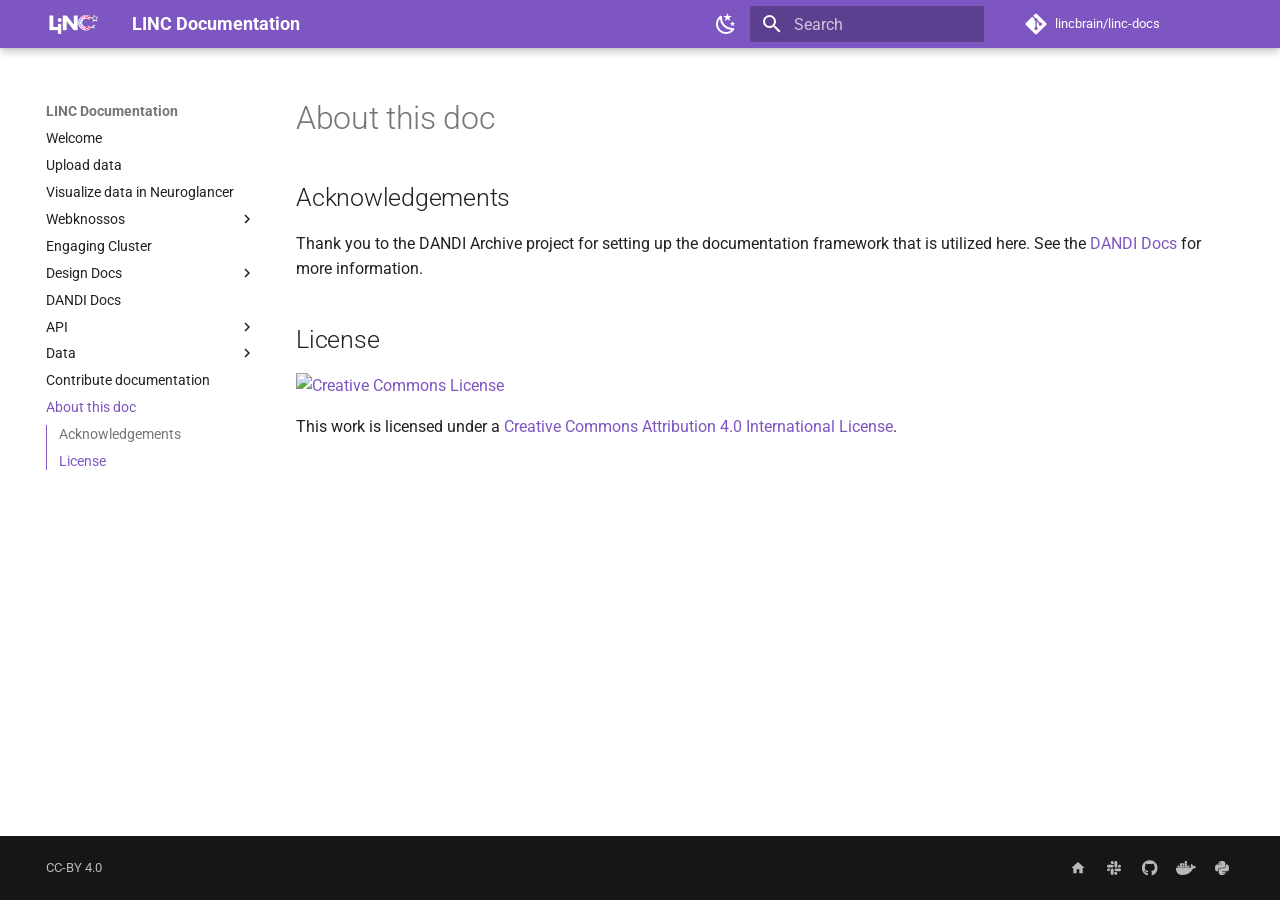
==== commit e01b4203: "Deployed ad20138 with MkDocs version: 1.5.3" ====
--- a/about/index.html
+++ b/about/index.html
@@ -16,7 +16,7 @@
       
       
       <link rel="icon" href="../img/linc.logo.color+white.notext+square.png">
-      <meta name="generator" content="mkdocs-1.5.3, mkdocs-material-9.5.15">
+      <meta name="generator" content="mkdocs-1.5.3, mkdocs-material-9.5.17">
     
     
       
@@ -24,7 +24,7 @@
       
     
     
-      <link rel="stylesheet" href="../assets/stylesheets/main.7e359304.min.css">
+      <link rel="stylesheet" href="../assets/stylesheets/main.bcfcd587.min.css">
       
         
         <link rel="stylesheet" href="../assets/stylesheets/palette.06af60db.min.css">
@@ -300,6 +300,26 @@
   
   
   
+    <li class="md-nav__item">
+      <a href="../neuroglancer/" class="md-nav__link">
+        
+  
+  <span class="md-ellipsis">
+    Visualize data in Neuroglancer
+  </span>
+  
+
+      </a>
+    </li>
+  
+
+    
+      
+      
+  
+  
+  
+  
     
     
     
@@ -308,10 +328,10 @@
       
         
         
-        <input class="md-nav__toggle md-toggle " type="checkbox" id="__nav_3" >
-        
-          
-          <label class="md-nav__link" for="__nav_3" id="__nav_3_label" tabindex="0">
+        <input class="md-nav__toggle md-toggle " type="checkbox" id="__nav_4" >
+        
+          
+          <label class="md-nav__link" for="__nav_4" id="__nav_4_label" tabindex="0">
             
   
   <span class="md-ellipsis">
@@ -322,8 +342,8 @@
             <span class="md-nav__icon md-icon"></span>
           </label>
         
-        <nav class="md-nav" data-md-level="1" aria-labelledby="__nav_3_label" aria-expanded="false">
-          <label class="md-nav__title" for="__nav_3">
+        <nav class="md-nav" data-md-level="1" aria-labelledby="__nav_4_label" aria-expanded="false">
+          <label class="md-nav__title" for="__nav_4">
             <span class="md-nav__icon md-icon"></span>
             Webknossos
           </label>
@@ -406,11 +426,11 @@
   
   
     <li class="md-nav__item">
-      <a href="https://www.dandiarchive.org/handbook" class="md-nav__link">
-        
-  
-  <span class="md-ellipsis">
-    DANDI Docs
+      <a href="../engaging/" class="md-nav__link">
+        
+  
+  <span class="md-ellipsis">
+    Engaging Cluster
   </span>
   
 
@@ -433,22 +453,105 @@
       
         
         
-        <input class="md-nav__toggle md-toggle " type="checkbox" id="__nav_5" >
-        
-          
-          <label class="md-nav__link" for="__nav_5" id="__nav_5_label" tabindex="0">
-            
-  
-  <span class="md-ellipsis">
-    API
+        <input class="md-nav__toggle md-toggle " type="checkbox" id="__nav_6" >
+        
+          
+          <label class="md-nav__link" for="__nav_6" id="__nav_6_label" tabindex="0">
+            
+  
+  <span class="md-ellipsis">
+    Design Docs
   </span>
   
 
             <span class="md-nav__icon md-icon"></span>
           </label>
         
-        <nav class="md-nav" data-md-level="1" aria-labelledby="__nav_5_label" aria-expanded="false">
-          <label class="md-nav__title" for="__nav_5">
+        <nav class="md-nav" data-md-level="1" aria-labelledby="__nav_6_label" aria-expanded="false">
+          <label class="md-nav__title" for="__nav_6">
+            <span class="md-nav__icon md-icon"></span>
+            Design Docs
+          </label>
+          <ul class="md-nav__list" data-md-scrollfix>
+            
+              
+                
+  
+  
+  
+  
+    <li class="md-nav__item">
+      <a href="../neuroglancer-private-assets/" class="md-nav__link">
+        
+  
+  <span class="md-ellipsis">
+    Visualize private S3 assets with Neuroglancer
+  </span>
+  
+
+      </a>
+    </li>
+  
+
+              
+            
+          </ul>
+        </nav>
+      
+    </li>
+  
+
+    
+      
+      
+  
+  
+  
+  
+    <li class="md-nav__item">
+      <a href="https://docs.dandiarchive.org" class="md-nav__link">
+        
+  
+  <span class="md-ellipsis">
+    DANDI Docs
+  </span>
+  
+
+      </a>
+    </li>
+  
+
+    
+      
+      
+  
+  
+  
+  
+    
+    
+    
+    
+    <li class="md-nav__item md-nav__item--nested">
+      
+        
+        
+        <input class="md-nav__toggle md-toggle " type="checkbox" id="__nav_8" >
+        
+          
+          <label class="md-nav__link" for="__nav_8" id="__nav_8_label" tabindex="0">
+            
+  
+  <span class="md-ellipsis">
+    API
+  </span>
+  
+
+            <span class="md-nav__icon md-icon"></span>
+          </label>
+        
+        <nav class="md-nav" data-md-level="1" aria-labelledby="__nav_8_label" aria-expanded="false">
+          <label class="md-nav__title" for="__nav_8">
             <span class="md-nav__icon md-icon"></span>
             API
           </label>
@@ -466,6 +569,69 @@
   
   <span class="md-ellipsis">
     DANDI Client
+  </span>
+  
+
+      </a>
+    </li>
+  
+
+              
+            
+          </ul>
+        </nav>
+      
+    </li>
+  
+
+    
+      
+      
+  
+  
+  
+  
+    
+    
+    
+    
+    <li class="md-nav__item md-nav__item--nested">
+      
+        
+        
+        <input class="md-nav__toggle md-toggle " type="checkbox" id="__nav_9" >
+        
+          
+          <label class="md-nav__link" for="__nav_9" id="__nav_9_label" tabindex="0">
+            
+  
+  <span class="md-ellipsis">
+    Data
+  </span>
+  
+
+            <span class="md-nav__icon md-icon"></span>
+          </label>
+        
+        <nav class="md-nav" data-md-level="1" aria-labelledby="__nav_9_label" aria-expanded="false">
+          <label class="md-nav__title" for="__nav_9">
+            <span class="md-nav__icon md-icon"></span>
+            Data
+          </label>
+          <ul class="md-nav__list" data-md-scrollfix>
+            
+              
+                
+  
+  
+  
+  
+    <li class="md-nav__item">
+      <a href="../data/hipct/" class="md-nav__link">
+        
+  
+  <span class="md-ellipsis">
+    HiP-CT
   </span>
   
 
@@ -600,7 +766,7 @@
 
 <h1 id="about-this-doc">About this doc<a class="headerlink" href="#about-this-doc" title="Permanent link">&para;</a></h1>
 <h2 id="acknowledgements">Acknowledgements<a class="headerlink" href="#acknowledgements" title="Permanent link">&para;</a></h2>
-<p>Thank you to the DANDI Archive project for setting up the documentation framework that is utilized here.  See the <a href="https://www.dandiarchive.org/handbook/">DANDI Handbook</a> for more information.</p>
+<p>Thank you to the DANDI Archive project for setting up the documentation framework that is utilized here.  See the <a href="https://docs.dandiarchive.org">DANDI Docs</a> for more information.</p>
 <h2 id="license">License<a class="headerlink" href="#license" title="Permanent link">&para;</a></h2>
 <p><a rel="license" href="http://creativecommons.org/licenses/by/4.0/"><img alt="Creative Commons License" style="border-width:0" src="https://i.creativecommons.org/l/by/4.0/88x31.png" /></a></p>
 <p>This work is licensed under a <a href="http://creativecommons.org/licenses/by/4.0/">Creative Commons Attribution 4.0 International License</a>.</p>
@@ -698,7 +864,11 @@
     <script id="__config" type="application/json">{"base": "..", "features": ["toc.integrate"], "search": "../assets/javascripts/workers/search.b8dbb3d2.min.js", "translations": {"clipboard.copied": "Copied to clipboard", "clipboard.copy": "Copy to clipboard", "search.result.more.one": "1 more on this page", "search.result.more.other": "# more on this page", "search.result.none": "No matching documents", "search.result.one": "1 matching document", "search.result.other": "# matching documents", "search.result.placeholder": "Type to start searching", "search.result.term.missing": "Missing", "select.version": "Select version"}}</script>
     
     
-      <script src="../assets/javascripts/bundle.bd41221c.min.js"></script>
+      <script src="../assets/javascripts/bundle.1e8ae164.min.js"></script>
+      
+        <script src="../javascripts/mathjax.js"></script>
+      
+        <script src="https://unpkg.com/mathjax@3/es5/tex-mml-chtml.js"></script>
       
         <script src="../js/open_in_new_tab.js"></script>
       
--- a/assets/stylesheets/main.bcfcd587.min.css
+++ b/assets/stylesheets/main.bcfcd587.min.css
@@ -0,0 +1 @@
+@charset "UTF-8";html{-webkit-text-size-adjust:none;-moz-text-size-adjust:none;text-size-adjust:none;box-sizing:border-box}*,:after,:before{box-sizing:inherit}@media (prefers-reduced-motion){*,:after,:before{transition:none!important}}body{margin:0}a,button,input,label{-webkit-tap-highlight-color:transparent}a{color:inherit;text-decoration:none}hr{border:0;box-sizing:initial;display:block;height:.05rem;overflow:visible;padding:0}small{font-size:80%}sub,sup{line-height:1em}img{border-style:none}table{border-collapse:initial;border-spacing:0}td,th{font-weight:400;vertical-align:top}button{background:#0000;border:0;font-family:inherit;font-size:inherit;margin:0;padding:0}input{border:0;outline:none}:root{--md-primary-fg-color:#4051b5;--md-primary-fg-color--light:#5d6cc0;--md-primary-fg-color--dark:#303fa1;--md-primary-bg-color:#fff;--md-primary-bg-color--light:#ffffffb3;--md-accent-fg-color:#526cfe;--md-accent-fg-color--transparent:#526cfe1a;--md-accent-bg-color:#fff;--md-accent-bg-color--light:#ffffffb3}[data-md-color-scheme=default]{color-scheme:light}[data-md-color-scheme=default] img[src$="#gh-dark-mode-only"],[data-md-color-scheme=default] img[src$="#only-dark"]{display:none}:root,[data-md-color-scheme=default]{--md-hue:225deg;--md-default-fg-color:#000000de;--md-default-fg-color--light:#0000008a;--md-default-fg-color--lighter:#00000052;--md-default-fg-color--lightest:#00000012;--md-default-bg-color:#fff;--md-default-bg-color--light:#ffffffb3;--md-default-bg-color--lighter:#ffffff4d;--md-default-bg-color--lightest:#ffffff1f;--md-code-fg-color:#36464e;--md-code-bg-color:#f5f5f5;--md-code-hl-color:#4287ff;--md-code-hl-color--light:#4287ff1a;--md-code-hl-number-color:#d52a2a;--md-code-hl-special-color:#db1457;--md-code-hl-function-color:#a846b9;--md-code-hl-constant-color:#6e59d9;--md-code-hl-keyword-color:#3f6ec6;--md-code-hl-string-color:#1c7d4d;--md-code-hl-name-color:var(--md-code-fg-color);--md-code-hl-operator-color:var(--md-default-fg-color--light);--md-code-hl-punctuation-color:var(--md-default-fg-color--light);--md-code-hl-comment-color:var(--md-default-fg-color--light);--md-code-hl-generic-color:var(--md-default-fg-color--light);--md-code-hl-variable-color:var(--md-default-fg-color--light);--md-typeset-color:var(--md-default-fg-color);--md-typeset-a-color:var(--md-primary-fg-color);--md-typeset-del-color:#f5503d26;--md-typeset-ins-color:#0bd57026;--md-typeset-kbd-color:#fafafa;--md-typeset-kbd-accent-color:#fff;--md-typeset-kbd-border-color:#b8b8b8;--md-typeset-mark-color:#ffff0080;--md-typeset-table-color:#0000001f;--md-typeset-table-color--light:rgba(0,0,0,.035);--md-admonition-fg-color:var(--md-default-fg-color);--md-admonition-bg-color:var(--md-default-bg-color);--md-warning-fg-color:#000000de;--md-warning-bg-color:#ff9;--md-footer-fg-color:#fff;--md-footer-fg-color--light:#ffffffb3;--md-footer-fg-color--lighter:#ffffff73;--md-footer-bg-color:#000000de;--md-footer-bg-color--dark:#00000052;--md-shadow-z1:0 0.2rem 0.5rem #0000000d,0 0 0.05rem #0000001a;--md-shadow-z2:0 0.2rem 0.5rem #0000001a,0 0 0.05rem #00000040;--md-shadow-z3:0 0.2rem 0.5rem #0003,0 0 0.05rem #00000059}.md-icon svg{fill:currentcolor;display:block;height:1.2rem;width:1.2rem}body{-webkit-font-smoothing:antialiased;-moz-osx-font-smoothing:grayscale;--md-text-font-family:var(--md-text-font,_),-apple-system,BlinkMacSystemFont,Helvetica,Arial,sans-serif;--md-code-font-family:var(--md-code-font,_),SFMono-Regular,Consolas,Menlo,monospace}aside,body,input{font-feature-settings:"kern","liga";color:var(--md-typeset-color);font-family:var(--md-text-font-family)}code,kbd,pre{font-feature-settings:"kern";font-family:var(--md-code-font-family)}:root{--md-typeset-table-sort-icon:url('data:image/svg+xml;charset=utf-8,<svg xmlns="http://www.w3.org/2000/svg" viewBox="0 0 24 24"><path d="m18 21-4-4h3V7h-3l4-4 4 4h-3v10h3M2 19v-2h10v2M2 13v-2h7v2M2 7V5h4v2H2Z"/></svg>');--md-typeset-table-sort-icon--asc:url('data:image/svg+xml;charset=utf-8,<svg xmlns="http://www.w3.org/2000/svg" viewBox="0 0 24 24"><path d="M19 17h3l-4 4-4-4h3V3h2M2 17h10v2H2M6 5v2H2V5m0 6h7v2H2v-2Z"/></svg>');--md-typeset-table-sort-icon--desc:url('data:image/svg+xml;charset=utf-8,<svg xmlns="http://www.w3.org/2000/svg" viewBox="0 0 24 24"><path d="M19 7h3l-4-4-4 4h3v14h2M2 17h10v2H2M6 5v2H2V5m0 6h7v2H2v-2Z"/></svg>')}.md-typeset{-webkit-print-color-adjust:exact;color-adjust:exact;font-size:.8rem;line-height:1.6}@media print{.md-typeset{font-size:.68rem}}.md-typeset blockquote,.md-typeset dl,.md-typeset figure,.md-typeset ol,.md-typeset pre,.md-typeset ul{margin-bottom:1em;margin-top:1em}.md-typeset h1{color:var(--md-default-fg-color--light);font-size:2em;line-height:1.3;margin:0 0 1.25em}.md-typeset h1,.md-typeset h2{font-weight:300;letter-spacing:-.01em}.md-typeset h2{font-size:1.5625em;line-height:1.4;margin:1.6em 0 .64em}.md-typeset h3{font-size:1.25em;font-weight:400;letter-spacing:-.01em;line-height:1.5;margin:1.6em 0 .8em}.md-typeset h2+h3{margin-top:.8em}.md-typeset h4{font-weight:700;letter-spacing:-.01em;margin:1em 0}.md-typeset h5,.md-typeset h6{color:var(--md-default-fg-color--light);font-size:.8em;font-weight:700;letter-spacing:-.01em;margin:1.25em 0}.md-typeset h5{text-transform:uppercase}.md-typeset hr{border-bottom:.05rem solid var(--md-default-fg-color--lightest);display:flow-root;margin:1.5em 0}.md-typeset a{color:var(--md-typeset-a-color);word-break:break-word}.md-typeset a,.md-typeset a:before{transition:color 125ms}.md-typeset a:focus,.md-typeset a:hover{color:var(--md-accent-fg-color)}.md-typeset a:focus code,.md-typeset a:hover code{background-color:var(--md-accent-fg-color--transparent)}.md-typeset a code{color:currentcolor;transition:background-color 125ms}.md-typeset a.focus-visible{outline-color:var(--md-accent-fg-color);outline-offset:.2rem}.md-typeset code,.md-typeset kbd,.md-typeset pre{color:var(--md-code-fg-color);direction:ltr;font-variant-ligatures:none}@media print{.md-typeset code,.md-typeset kbd,.md-typeset pre{white-space:pre-wrap}}.md-typeset code{background-color:var(--md-code-bg-color);border-radius:.1rem;-webkit-box-decoration-break:clone;box-decoration-break:clone;font-size:.85em;padding:0 .2941176471em;word-break:break-word}.md-typeset code:not(.focus-visible){-webkit-tap-highlight-color:transparent;outline:none}.md-typeset pre{display:flow-root;line-height:1.4;position:relative}.md-typeset pre>code{-webkit-box-decoration-break:slice;box-decoration-break:slice;box-shadow:none;display:block;margin:0;outline-color:var(--md-accent-fg-color);overflow:auto;padding:.7720588235em 1.1764705882em;scrollbar-color:var(--md-default-fg-color--lighter) #0000;scrollbar-width:thin;touch-action:auto;word-break:normal}.md-typeset pre>code:hover{scrollbar-color:var(--md-accent-fg-color) #0000}.md-typeset pre>code::-webkit-scrollbar{height:.2rem;width:.2rem}.md-typeset pre>code::-webkit-scrollbar-thumb{background-color:var(--md-default-fg-color--lighter)}.md-typeset pre>code::-webkit-scrollbar-thumb:hover{background-color:var(--md-accent-fg-color)}.md-typeset kbd{background-color:var(--md-typeset-kbd-color);border-radius:.1rem;box-shadow:0 .1rem 0 .05rem var(--md-typeset-kbd-border-color),0 .1rem 0 var(--md-typeset-kbd-border-color),0 -.1rem .2rem var(--md-typeset-kbd-accent-color) inset;color:var(--md-default-fg-color);display:inline-block;font-size:.75em;padding:0 .6666666667em;vertical-align:text-top;word-break:break-word}.md-typeset mark{background-color:var(--md-typeset-mark-color);-webkit-box-decoration-break:clone;box-decoration-break:clone;color:inherit;word-break:break-word}.md-typeset abbr{border-bottom:.05rem dotted var(--md-default-fg-color--light);cursor:help;text-decoration:none}.md-typeset small{opacity:.75}[dir=ltr] .md-typeset sub,[dir=ltr] .md-typeset sup{margin-left:.078125em}[dir=rtl] .md-typeset sub,[dir=rtl] .md-typeset sup{margin-right:.078125em}[dir=ltr] .md-typeset blockquote{padding-left:.6rem}[dir=rtl] .md-typeset blockquote{padding-right:.6rem}[dir=ltr] .md-typeset blockquote{border-left:.2rem solid var(--md-default-fg-color--lighter)}[dir=rtl] .md-typeset blockquote{border-right:.2rem solid var(--md-default-fg-color--lighter)}.md-typeset blockquote{color:var(--md-default-fg-color--light);margin-left:0;margin-right:0}.md-typeset ul{list-style-type:disc}[dir=ltr] .md-typeset ol,[dir=ltr] .md-typeset ul{margin-left:.625em}[dir=rtl] .md-typeset ol,[dir=rtl] .md-typeset ul{margin-right:.625em}.md-typeset ol,.md-typeset ul{padding:0}.md-typeset ol:not([hidden]),.md-typeset ul:not([hidden]){display:flow-root}.md-typeset ol ol,.md-typeset ul ol{list-style-type:lower-alpha}.md-typeset ol ol ol,.md-typeset ul ol ol{list-style-type:lower-roman}[dir=ltr] .md-typeset ol li,[dir=ltr] .md-typeset ul li{margin-left:1.25em}[dir=rtl] .md-typeset ol li,[dir=rtl] .md-typeset ul li{margin-right:1.25em}.md-typeset ol li,.md-typeset ul li{margin-bottom:.5em}.md-typeset ol li blockquote,.md-typeset ol li p,.md-typeset ul li blockquote,.md-typeset ul li p{margin:.5em 0}.md-typeset ol li:last-child,.md-typeset ul li:last-child{margin-bottom:0}[dir=ltr] .md-typeset ol li ol,[dir=ltr] .md-typeset ol li ul,[dir=ltr] .md-typeset ul li ol,[dir=ltr] .md-typeset ul li ul{margin-left:.625em}[dir=rtl] .md-typeset ol li ol,[dir=rtl] .md-typeset ol li ul,[dir=rtl] .md-typeset ul li ol,[dir=rtl] .md-typeset ul li ul{margin-right:.625em}.md-typeset ol li ol,.md-typeset ol li ul,.md-typeset ul li ol,.md-typeset ul li ul{margin-bottom:.5em;margin-top:.5em}[dir=ltr] .md-typeset dd{margin-left:1.875em}[dir=rtl] .md-typeset dd{margin-right:1.875em}.md-typeset dd{margin-bottom:1.5em;margin-top:1em}.md-typeset img,.md-typeset svg,.md-typeset video{height:auto;max-width:100%}.md-typeset img[align=left]{margin:1em 1em 1em 0}.md-typeset img[align=right]{margin:1em 0 1em 1em}.md-typeset img[align]:only-child{margin-top:0}.md-typeset figure{display:flow-root;margin:1em auto;max-width:100%;text-align:center;width:-moz-fit-content;width:fit-content}.md-typeset figure img{display:block;margin:0 auto}.md-typeset figcaption{font-style:italic;margin:1em auto;max-width:24rem}.md-typeset iframe{max-width:100%}.md-typeset table:not([class]){background-color:var(--md-default-bg-color);border:.05rem solid var(--md-typeset-table-color);border-radius:.1rem;display:inline-block;font-size:.64rem;max-width:100%;overflow:auto;touch-action:auto}@media print{.md-typeset table:not([class]){display:table}}.md-typeset table:not([class])+*{margin-top:1.5em}.md-typeset table:not([class]) td>:first-child,.md-typeset table:not([class]) th>:first-child{margin-top:0}.md-typeset table:not([class]) td>:last-child,.md-typeset table:not([class]) th>:last-child{margin-bottom:0}.md-typeset table:not([class]) td:not([align]),.md-typeset table:not([class]) th:not([align]){text-align:left}[dir=rtl] .md-typeset table:not([class]) td:not([align]),[dir=rtl] .md-typeset table:not([class]) th:not([align]){text-align:right}.md-typeset table:not([class]) th{font-weight:700;min-width:5rem;padding:.9375em 1.25em;vertical-align:top}.md-typeset table:not([class]) td{border-top:.05rem solid var(--md-typeset-table-color);padding:.9375em 1.25em;vertical-align:top}.md-typeset table:not([class]) tbody tr{transition:background-color 125ms}.md-typeset table:not([class]) tbody tr:hover{background-color:var(--md-typeset-table-color--light);box-shadow:0 .05rem 0 var(--md-default-bg-color) inset}.md-typeset table:not([class]) a{word-break:normal}.md-typeset table th[role=columnheader]{cursor:pointer}[dir=ltr] .md-typeset table th[role=columnheader]:after{margin-left:.5em}[dir=rtl] .md-typeset table th[role=columnheader]:after{margin-right:.5em}.md-typeset table th[role=columnheader]:after{content:"";display:inline-block;height:1.2em;-webkit-mask-image:var(--md-typeset-table-sort-icon);mask-image:var(--md-typeset-table-sort-icon);-webkit-mask-repeat:no-repeat;mask-repeat:no-repeat;-webkit-mask-size:contain;mask-size:contain;transition:background-color 125ms;vertical-align:text-bottom;width:1.2em}.md-typeset table th[role=columnheader]:hover:after{background-color:var(--md-default-fg-color--lighter)}.md-typeset table th[role=columnheader][aria-sort=ascending]:after{background-color:var(--md-default-fg-color--light);-webkit-mask-image:var(--md-typeset-table-sort-icon--asc);mask-image:var(--md-typeset-table-sort-icon--asc)}.md-typeset table th[role=columnheader][aria-sort=descending]:after{background-color:var(--md-default-fg-color--light);-webkit-mask-image:var(--md-typeset-table-sort-icon--desc);mask-image:var(--md-typeset-table-sort-icon--desc)}.md-typeset__scrollwrap{margin:1em -.8rem;overflow-x:auto;touch-action:auto}.md-typeset__table{display:inline-block;margin-bottom:.5em;padding:0 .8rem}@media print{.md-typeset__table{display:block}}html .md-typeset__table table{display:table;margin:0;overflow:hidden;width:100%}@media screen and (max-width:44.984375em){.md-content__inner>pre{margin:1em -.8rem}.md-content__inner>pre code{border-radius:0}}.md-typeset .md-author{border-radius:100%;display:block;flex-shrink:0;height:1.6rem;overflow:hidden;position:relative;transition:color 125ms,transform 125ms;width:1.6rem}.md-typeset .md-author img{display:block}.md-typeset .md-author--more{background:var(--md-default-fg-color--lightest);color:var(--md-default-fg-color--lighter);font-size:.6rem;font-weight:700;line-height:1.6rem;text-align:center}.md-typeset .md-author--long{height:2.4rem;width:2.4rem}.md-typeset a.md-author{transform:scale(1)}.md-typeset a.md-author img{filter:grayscale(100%) opacity(75%);transition:filter 125ms}.md-typeset a.md-author:focus,.md-typeset a.md-author:hover{transform:scale(1.1);z-index:1}.md-typeset a.md-author:focus img,.md-typeset a.md-author:hover img{filter:grayscale(0)}.md-banner{background-color:var(--md-footer-bg-color);color:var(--md-footer-fg-color);overflow:auto}@media print{.md-banner{display:none}}.md-banner--warning{background-color:var(--md-warning-bg-color);color:var(--md-warning-fg-color)}.md-banner__inner{font-size:.7rem;margin:.6rem auto;padding:0 .8rem}[dir=ltr] .md-banner__button{float:right}[dir=rtl] .md-banner__button{float:left}.md-banner__button{color:inherit;cursor:pointer;transition:opacity .25s}.no-js .md-banner__button{display:none}.md-banner__button:hover{opacity:.7}html{font-size:125%;height:100%;overflow-x:hidden}@media screen and (min-width:100em){html{font-size:137.5%}}@media screen and (min-width:125em){html{font-size:150%}}body{background-color:var(--md-default-bg-color);display:flex;flex-direction:column;font-size:.5rem;min-height:100%;position:relative;width:100%}@media print{body{display:block}}@media screen and (max-width:59.984375em){body[data-md-scrolllock]{position:fixed}}.md-grid{margin-left:auto;margin-right:auto;max-width:61rem}.md-container{display:flex;flex-direction:column;flex-grow:1}@media print{.md-container{display:block}}.md-main{flex-grow:1}.md-main__inner{display:flex;height:100%;margin-top:1.5rem}.md-ellipsis{overflow:hidden;text-overflow:ellipsis}.md-toggle{display:none}.md-option{height:0;opacity:0;position:absolute;width:0}.md-option:checked+label:not([hidden]){display:block}.md-option.focus-visible+label{outline-color:var(--md-accent-fg-color);outline-style:auto}.md-skip{background-color:var(--md-default-fg-color);border-radius:.1rem;color:var(--md-default-bg-color);font-size:.64rem;margin:.5rem;opacity:0;outline-color:var(--md-accent-fg-color);padding:.3rem .5rem;position:fixed;transform:translateY(.4rem);z-index:-1}.md-skip:focus{opacity:1;transform:translateY(0);transition:transform .25s cubic-bezier(.4,0,.2,1),opacity 175ms 75ms;z-index:10}@page{margin:25mm}:root{--md-clipboard-icon:url('data:image/svg+xml;charset=utf-8,<svg xmlns="http://www.w3.org/2000/svg" viewBox="0 0 24 24"><path d="M19 21H8V7h11m0-2H8a2 2 0 0 0-2 2v14a2 2 0 0 0 2 2h11a2 2 0 0 0 2-2V7a2 2 0 0 0-2-2m-3-4H4a2 2 0 0 0-2 2v14h2V3h12V1Z"/></svg>')}.md-clipboard{border-radius:.1rem;color:var(--md-default-fg-color--lightest);cursor:pointer;height:1.5em;outline-color:var(--md-accent-fg-color);outline-offset:.1rem;position:absolute;right:.5em;top:.5em;transition:color .25s;width:1.5em;z-index:1}@media print{.md-clipboard{display:none}}.md-clipboard:not(.focus-visible){-webkit-tap-highlight-color:transparent;outline:none}:hover>.md-clipboard{color:var(--md-default-fg-color--light)}.md-clipboard:focus,.md-clipboard:hover{color:var(--md-accent-fg-color)}.md-clipboard:after{background-color:currentcolor;content:"";display:block;height:1.125em;margin:0 auto;-webkit-mask-image:var(--md-clipboard-icon);mask-image:var(--md-clipboard-icon);-webkit-mask-position:center;mask-position:center;-webkit-mask-repeat:no-repeat;mask-repeat:no-repeat;-webkit-mask-size:contain;mask-size:contain;width:1.125em}.md-clipboard--inline{cursor:pointer}.md-clipboard--inline code{transition:color .25s,background-color .25s}.md-clipboard--inline:focus code,.md-clipboard--inline:hover code{background-color:var(--md-accent-fg-color--transparent);color:var(--md-accent-fg-color)}@keyframes consent{0%{opacity:0;transform:translateY(100%)}to{opacity:1;transform:translateY(0)}}@keyframes overlay{0%{opacity:0}to{opacity:1}}.md-consent__overlay{animation:overlay .25s both;-webkit-backdrop-filter:blur(.1rem);backdrop-filter:blur(.1rem);background-color:#0000008a;height:100%;opacity:1;position:fixed;top:0;width:100%;z-index:5}.md-consent__inner{animation:consent .5s cubic-bezier(.1,.7,.1,1) both;background-color:var(--md-default-bg-color);border:0;border-radius:.1rem;bottom:0;box-shadow:0 0 .2rem #0000001a,0 .2rem .4rem #0003;max-height:100%;overflow:auto;padding:0;position:fixed;width:100%;z-index:5}.md-consent__form{padding:.8rem}.md-consent__settings{display:none;margin:1em 0}input:checked+.md-consent__settings{display:block}.md-consent__controls{margin-bottom:.8rem}.md-typeset .md-consent__controls .md-button{display:inline}@media screen and (max-width:44.984375em){.md-typeset .md-consent__controls .md-button{display:block;margin-top:.4rem;text-align:center;width:100%}}.md-consent label{cursor:pointer}.md-content{flex-grow:1;min-width:0}.md-content__inner{margin:0 .8rem 1.2rem;padding-top:.6rem}@media screen and (min-width:76.25em){[dir=ltr] .md-sidebar--primary:not([hidden])~.md-content>.md-content__inner{margin-left:1.2rem}[dir=ltr] .md-sidebar--secondary:not([hidden])~.md-content>.md-content__inner,[dir=rtl] .md-sidebar--primary:not([hidden])~.md-content>.md-content__inner{margin-right:1.2rem}[dir=rtl] .md-sidebar--secondary:not([hidden])~.md-content>.md-content__inner{margin-left:1.2rem}}.md-content__inner:before{content:"";display:block;height:.4rem}.md-content__inner>:last-child{margin-bottom:0}[dir=ltr] .md-content__button{float:right}[dir=rtl] .md-content__button{float:left}[dir=ltr] .md-content__button{margin-left:.4rem}[dir=rtl] .md-content__button{margin-right:.4rem}.md-content__button{margin:.4rem 0;padding:0}@media print{.md-content__button{display:none}}.md-typeset .md-content__button{color:var(--md-default-fg-color--lighter)}.md-content__button svg{display:inline;vertical-align:top}[dir=rtl] .md-content__button svg{transform:scaleX(-1)}[dir=ltr] .md-dialog{right:.8rem}[dir=rtl] .md-dialog{left:.8rem}.md-dialog{background-color:var(--md-default-fg-color);border-radius:.1rem;bottom:.8rem;box-shadow:var(--md-shadow-z3);min-width:11.1rem;opacity:0;padding:.4rem .6rem;pointer-events:none;position:fixed;transform:translateY(100%);transition:transform 0ms .4s,opacity .4s;z-index:4}@media print{.md-dialog{display:none}}.md-dialog--active{opacity:1;pointer-events:auto;transform:translateY(0);transition:transform .4s cubic-bezier(.075,.85,.175,1),opacity .4s}.md-dialog__inner{color:var(--md-default-bg-color);font-size:.7rem}.md-feedback{margin:2em 0 1em;text-align:center}.md-feedback fieldset{border:none;margin:0;padding:0}.md-feedback__title{font-weight:700;margin:1em auto}.md-feedback__inner{position:relative}.md-feedback__list{display:flex;flex-wrap:wrap;place-content:baseline center;position:relative}.md-feedback__list:hover .md-icon:not(:disabled){color:var(--md-default-fg-color--lighter)}:disabled .md-feedback__list{min-height:1.8rem}.md-feedback__icon{color:var(--md-default-fg-color--light);cursor:pointer;flex-shrink:0;margin:0 .1rem;transition:color 125ms}.md-feedback__icon:not(:disabled).md-icon:hover{color:var(--md-accent-fg-color)}.md-feedback__icon:disabled{color:var(--md-default-fg-color--lightest);pointer-events:none}.md-feedback__note{opacity:0;position:relative;transform:translateY(.4rem);transition:transform .4s cubic-bezier(.1,.7,.1,1),opacity .15s}.md-feedback__note>*{margin:0 auto;max-width:16rem}:disabled .md-feedback__note{opacity:1;transform:translateY(0)}.md-footer{background-color:var(--md-footer-bg-color);color:var(--md-footer-fg-color)}@media print{.md-footer{display:none}}.md-footer__inner{justify-content:space-between;overflow:auto;padding:.2rem}.md-footer__inner:not([hidden]){display:flex}.md-footer__link{align-items:end;display:flex;flex-grow:0.01;margin-bottom:.4rem;margin-top:1rem;max-width:100%;outline-color:var(--md-accent-fg-color);overflow:hidden;transition:opacity .25s}.md-footer__link:focus,.md-footer__link:hover{opacity:.7}[dir=rtl] .md-footer__link svg{transform:scaleX(-1)}@media screen and (max-width:44.984375em){.md-footer__link--prev{flex-shrink:0}.md-footer__link--prev .md-footer__title{display:none}}[dir=ltr] .md-footer__link--next{margin-left:auto}[dir=rtl] .md-footer__link--next{margin-right:auto}.md-footer__link--next{text-align:right}[dir=rtl] .md-footer__link--next{text-align:left}.md-footer__title{flex-grow:1;font-size:.9rem;margin-bottom:.7rem;max-width:calc(100% - 2.4rem);padding:0 1rem;white-space:nowrap}.md-footer__button{margin:.2rem;padding:.4rem}.md-footer__direction{font-size:.64rem;opacity:.7}.md-footer-meta{background-color:var(--md-footer-bg-color--dark)}.md-footer-meta__inner{display:flex;flex-wrap:wrap;justify-content:space-between;padding:.2rem}html .md-footer-meta.md-typeset a{color:var(--md-footer-fg-color--light)}html .md-footer-meta.md-typeset a:focus,html .md-footer-meta.md-typeset a:hover{color:var(--md-footer-fg-color)}.md-copyright{color:var(--md-footer-fg-color--lighter);font-size:.64rem;margin:auto .6rem;padding:.4rem 0;width:100%}@media screen and (min-width:45em){.md-copyright{width:auto}}.md-copyright__highlight{color:var(--md-footer-fg-color--light)}.md-social{display:inline-flex;gap:.2rem;margin:0 .4rem;padding:.2rem 0 .6rem}@media screen and (min-width:45em){.md-social{padding:.6rem 0}}.md-social__link{display:inline-block;height:1.6rem;text-align:center;width:1.6rem}.md-social__link:before{line-height:1.9}.md-social__link svg{fill:currentcolor;max-height:.8rem;vertical-align:-25%}.md-typeset .md-button{border:.1rem solid;border-radius:.1rem;color:var(--md-primary-fg-color);cursor:pointer;display:inline-block;font-weight:700;padding:.625em 2em;transition:color 125ms,background-color 125ms,border-color 125ms}.md-typeset .md-button--primary{background-color:var(--md-primary-fg-color);border-color:var(--md-primary-fg-color);color:var(--md-primary-bg-color)}.md-typeset .md-button:focus,.md-typeset .md-button:hover{background-color:var(--md-accent-fg-color);border-color:var(--md-accent-fg-color);color:var(--md-accent-bg-color)}[dir=ltr] .md-typeset .md-input{border-top-left-radius:.1rem}[dir=ltr] .md-typeset .md-input,[dir=rtl] .md-typeset .md-input{border-top-right-radius:.1rem}[dir=rtl] .md-typeset .md-input{border-top-left-radius:.1rem}.md-typeset .md-input{border-bottom:.1rem solid var(--md-default-fg-color--lighter);box-shadow:var(--md-shadow-z1);font-size:.8rem;height:1.8rem;padding:0 .6rem;transition:border .25s,box-shadow .25s}.md-typeset .md-input:focus,.md-typeset .md-input:hover{border-bottom-color:var(--md-accent-fg-color);box-shadow:var(--md-shadow-z2)}.md-typeset .md-input--stretch{width:100%}.md-header{background-color:var(--md-primary-fg-color);box-shadow:0 0 .2rem #0000,0 .2rem .4rem #0000;color:var(--md-primary-bg-color);display:block;left:0;position:sticky;right:0;top:0;z-index:4}@media print{.md-header{display:none}}.md-header[hidden]{transform:translateY(-100%);transition:transform .25s cubic-bezier(.8,0,.6,1),box-shadow .25s}.md-header--shadow{box-shadow:0 0 .2rem #0000001a,0 .2rem .4rem #0003;transition:transform .25s cubic-bezier(.1,.7,.1,1),box-shadow .25s}.md-header__inner{align-items:center;display:flex;padding:0 .2rem}.md-header__button{color:currentcolor;cursor:pointer;margin:.2rem;outline-color:var(--md-accent-fg-color);padding:.4rem;position:relative;transition:opacity .25s;vertical-align:middle;z-index:1}.md-header__button:hover{opacity:.7}.md-header__button:not([hidden]){display:inline-block}.md-header__button:not(.focus-visible){-webkit-tap-highlight-color:transparent;outline:none}.md-header__button.md-logo{margin:.2rem;padding:.4rem}@media screen and (max-width:76.234375em){.md-header__button.md-logo{display:none}}.md-header__button.md-logo img,.md-header__button.md-logo svg{fill:currentcolor;display:block;height:1.2rem;width:auto}@media screen and (min-width:60em){.md-header__button[for=__search]{display:none}}.no-js .md-header__button[for=__search]{display:none}[dir=rtl] .md-header__button[for=__search] svg{transform:scaleX(-1)}@media screen and (min-width:76.25em){.md-header__button[for=__drawer]{display:none}}.md-header__topic{display:flex;max-width:100%;position:absolute;transition:transform .4s cubic-bezier(.1,.7,.1,1),opacity .15s;white-space:nowrap}.md-header__topic+.md-header__topic{opacity:0;pointer-events:none;transform:translateX(1.25rem);transition:transform .4s cubic-bezier(1,.7,.1,.1),opacity .15s;z-index:-1}[dir=rtl] .md-header__topic+.md-header__topic{transform:translateX(-1.25rem)}.md-header__topic:first-child{font-weight:700}[dir=ltr] .md-header__title{margin-left:1rem;margin-right:.4rem}[dir=rtl] .md-header__title{margin-left:.4rem;margin-right:1rem}.md-header__title{flex-grow:1;font-size:.9rem;height:2.4rem;line-height:2.4rem}.md-header__title--active .md-header__topic{opacity:0;pointer-events:none;transform:translateX(-1.25rem);transition:transform .4s cubic-bezier(1,.7,.1,.1),opacity .15s;z-index:-1}[dir=rtl] .md-header__title--active .md-header__topic{transform:translateX(1.25rem)}.md-header__title--active .md-header__topic+.md-header__topic{opacity:1;pointer-events:auto;transform:translateX(0);transition:transform .4s cubic-bezier(.1,.7,.1,1),opacity .15s;z-index:0}.md-header__title>.md-header__ellipsis{height:100%;position:relative;width:100%}.md-header__option{display:flex;flex-shrink:0;max-width:100%;transition:max-width 0ms .25s,opacity .25s .25s;white-space:nowrap}[data-md-toggle=search]:checked~.md-header .md-header__option{max-width:0;opacity:0;transition:max-width 0ms,opacity 0ms}.md-header__option>input{bottom:0}.md-header__source{display:none}@media screen and (min-width:60em){[dir=ltr] .md-header__source{margin-left:1rem}[dir=rtl] .md-header__source{margin-right:1rem}.md-header__source{display:block;max-width:11.7rem;width:11.7rem}}@media screen and (min-width:76.25em){[dir=ltr] .md-header__source{margin-left:1.4rem}[dir=rtl] .md-header__source{margin-right:1.4rem}}.md-meta{color:var(--md-default-fg-color--light);font-size:.7rem;line-height:1.3}.md-meta__list{display:inline-flex;flex-wrap:wrap;list-style:none;margin:0;padding:0}.md-meta__item:not(:last-child):after{content:"·";margin-left:.2rem;margin-right:.2rem}.md-meta__link{color:var(--md-typeset-a-color)}.md-meta__link:focus,.md-meta__link:hover{color:var(--md-accent-fg-color)}.md-draft{background-color:#ff1744;border-radius:.125em;color:#fff;display:inline-block;font-weight:700;padding-left:.5714285714em;padding-right:.5714285714em}:root{--md-nav-icon--prev:url('data:image/svg+xml;charset=utf-8,<svg xmlns="http://www.w3.org/2000/svg" viewBox="0 0 24 24"><path d="M20 11v2H8l5.5 5.5-1.42 1.42L4.16 12l7.92-7.92L13.5 5.5 8 11h12Z"/></svg>');--md-nav-icon--next:url('data:image/svg+xml;charset=utf-8,<svg xmlns="http://www.w3.org/2000/svg" viewBox="0 0 24 24"><path d="M8.59 16.58 13.17 12 8.59 7.41 10 6l6 6-6 6-1.41-1.42Z"/></svg>');--md-toc-icon:url('data:image/svg+xml;charset=utf-8,<svg xmlns="http://www.w3.org/2000/svg" viewBox="0 0 24 24"><path d="M3 9h14V7H3v2m0 4h14v-2H3v2m0 4h14v-2H3v2m16 0h2v-2h-2v2m0-10v2h2V7h-2m0 6h2v-2h-2v2Z"/></svg>')}.md-nav{font-size:.7rem;line-height:1.3}.md-nav__title{color:var(--md-default-fg-color--light);display:block;font-weight:700;overflow:hidden;padding:0 .6rem;text-overflow:ellipsis}.md-nav__title .md-nav__button{display:none}.md-nav__title .md-nav__button img{height:100%;width:auto}.md-nav__title .md-nav__button.md-logo img,.md-nav__title .md-nav__button.md-logo svg{fill:currentcolor;display:block;height:2.4rem;max-width:100%;object-fit:contain;width:auto}.md-nav__list{list-style:none;margin:0;padding:0}.md-nav__link{align-items:flex-start;display:flex;gap:.4rem;margin-top:.625em;scroll-snap-align:start;transition:color 125ms}.md-nav__link--passed{color:var(--md-default-fg-color--light)}.md-nav__item .md-nav__link--active,.md-nav__item .md-nav__link--active code{color:var(--md-typeset-a-color)}.md-nav__link .md-ellipsis{position:relative}[dir=ltr] .md-nav__link .md-icon:last-child{margin-left:auto}[dir=rtl] .md-nav__link .md-icon:last-child{margin-right:auto}.md-nav__link svg{fill:currentcolor;flex-shrink:0;height:1.3em}.md-nav__link[for]:focus,.md-nav__link[for]:hover,.md-nav__link[href]:focus,.md-nav__link[href]:hover{color:var(--md-accent-fg-color);cursor:pointer}.md-nav__link.focus-visible{outline-color:var(--md-accent-fg-color);outline-offset:.2rem}.md-nav--primary .md-nav__link[for=__toc]{display:none}.md-nav--primary .md-nav__link[for=__toc] .md-icon:after{background-color:currentcolor;display:block;height:100%;-webkit-mask-image:var(--md-toc-icon);mask-image:var(--md-toc-icon);width:100%}.md-nav--primary .md-nav__link[for=__toc]~.md-nav{display:none}.md-nav__container>.md-nav__link{margin-top:0}.md-nav__container>.md-nav__link:first-child{flex-grow:1;min-width:0}.md-nav__icon{flex-shrink:0}.md-nav__source{display:none}@media screen and (max-width:76.234375em){.md-nav--primary,.md-nav--primary .md-nav{background-color:var(--md-default-bg-color);display:flex;flex-direction:column;height:100%;left:0;position:absolute;right:0;top:0;z-index:1}.md-nav--primary .md-nav__item,.md-nav--primary .md-nav__title{font-size:.8rem;line-height:1.5}.md-nav--primary .md-nav__title{background-color:var(--md-default-fg-color--lightest);color:var(--md-default-fg-color--light);cursor:pointer;height:5.6rem;line-height:2.4rem;padding:3rem .8rem .2rem;position:relative;white-space:nowrap}[dir=ltr] .md-nav--primary .md-nav__title .md-nav__icon{left:.4rem}[dir=rtl] .md-nav--primary .md-nav__title .md-nav__icon{right:.4rem}.md-nav--primary .md-nav__title .md-nav__icon{display:block;height:1.2rem;margin:.2rem;position:absolute;top:.4rem;width:1.2rem}.md-nav--primary .md-nav__title .md-nav__icon:after{background-color:currentcolor;content:"";display:block;height:100%;-webkit-mask-image:var(--md-nav-icon--prev);mask-image:var(--md-nav-icon--prev);-webkit-mask-position:center;mask-position:center;-webkit-mask-repeat:no-repeat;mask-repeat:no-repeat;-webkit-mask-size:contain;mask-size:contain;width:100%}.md-nav--primary .md-nav__title~.md-nav__list{background-color:var(--md-default-bg-color);box-shadow:0 .05rem 0 var(--md-default-fg-color--lightest) inset;overflow-y:auto;scroll-snap-type:y mandatory;touch-action:pan-y}.md-nav--primary .md-nav__title~.md-nav__list>:first-child{border-top:0}.md-nav--primary .md-nav__title[for=__drawer]{background-color:var(--md-primary-fg-color);color:var(--md-primary-bg-color);font-weight:700}.md-nav--primary .md-nav__title .md-logo{display:block;left:.2rem;margin:.2rem;padding:.4rem;position:absolute;right:.2rem;top:.2rem}.md-nav--primary .md-nav__list{flex:1}.md-nav--primary .md-nav__item{border-top:.05rem solid var(--md-default-fg-color--lightest)}.md-nav--primary .md-nav__item--active>.md-nav__link{color:var(--md-typeset-a-color)}.md-nav--primary .md-nav__item--active>.md-nav__link:focus,.md-nav--primary .md-nav__item--active>.md-nav__link:hover{color:var(--md-accent-fg-color)}.md-nav--primary .md-nav__link{margin-top:0;padding:.6rem .8rem}.md-nav--primary .md-nav__link svg{margin-top:.1em}.md-nav--primary .md-nav__link>.md-nav__link{padding:0}[dir=ltr] .md-nav--primary .md-nav__link .md-nav__icon{margin-right:-.2rem}[dir=rtl] .md-nav--primary .md-nav__link .md-nav__icon{margin-left:-.2rem}.md-nav--primary .md-nav__link .md-nav__icon{font-size:1.2rem;height:1.2rem;width:1.2rem}.md-nav--primary .md-nav__link .md-nav__icon:after{background-color:currentcolor;content:"";display:block;height:100%;-webkit-mask-image:var(--md-nav-icon--next);mask-image:var(--md-nav-icon--next);-webkit-mask-position:center;mask-position:center;-webkit-mask-repeat:no-repeat;mask-repeat:no-repeat;-webkit-mask-size:contain;mask-size:contain;width:100%}[dir=rtl] .md-nav--primary .md-nav__icon:after{transform:scale(-1)}.md-nav--primary .md-nav--secondary .md-nav{background-color:initial;position:static}[dir=ltr] .md-nav--primary .md-nav--secondary .md-nav .md-nav__link{padding-left:1.4rem}[dir=rtl] .md-nav--primary .md-nav--secondary .md-nav .md-nav__link{padding-right:1.4rem}[dir=ltr] .md-nav--primary .md-nav--secondary .md-nav .md-nav .md-nav__link{padding-left:2rem}[dir=rtl] .md-nav--primary .md-nav--secondary .md-nav .md-nav .md-nav__link{padding-right:2rem}[dir=ltr] .md-nav--primary .md-nav--secondary .md-nav .md-nav .md-nav .md-nav__link{padding-left:2.6rem}[dir=rtl] .md-nav--primary .md-nav--secondary .md-nav .md-nav .md-nav .md-nav__link{padding-right:2.6rem}[dir=ltr] .md-nav--primary .md-nav--secondary .md-nav .md-nav .md-nav .md-nav .md-nav__link{padding-left:3.2rem}[dir=rtl] .md-nav--primary .md-nav--secondary .md-nav .md-nav .md-nav .md-nav .md-nav__link{padding-right:3.2rem}.md-nav--secondary{background-color:initial}.md-nav__toggle~.md-nav{display:flex;opacity:0;transform:translateX(100%);transition:transform .25s cubic-bezier(.8,0,.6,1),opacity 125ms 50ms}[dir=rtl] .md-nav__toggle~.md-nav{transform:translateX(-100%)}.md-nav__toggle:checked~.md-nav{opacity:1;transform:translateX(0);transition:transform .25s cubic-bezier(.4,0,.2,1),opacity 125ms 125ms}.md-nav__toggle:checked~.md-nav>.md-nav__list{-webkit-backface-visibility:hidden;backface-visibility:hidden}}@media screen and (max-width:59.984375em){.md-nav--primary .md-nav__link[for=__toc]{display:flex}.md-nav--primary .md-nav__link[for=__toc] .md-icon:after{content:""}.md-nav--primary .md-nav__link[for=__toc]+.md-nav__link{display:none}.md-nav--primary .md-nav__link[for=__toc]~.md-nav{display:flex}.md-nav__source{background-color:var(--md-primary-fg-color--dark);color:var(--md-primary-bg-color);display:block;padding:0 .2rem}}@media screen and (min-width:60em) and (max-width:76.234375em){.md-nav--integrated .md-nav__link[for=__toc]{display:flex}.md-nav--integrated .md-nav__link[for=__toc] .md-icon:after{content:""}.md-nav--integrated .md-nav__link[for=__toc]+.md-nav__link{display:none}.md-nav--integrated .md-nav__link[for=__toc]~.md-nav{display:flex}}@media screen and (min-width:60em){.md-nav{margin-bottom:-.4rem}.md-nav--secondary .md-nav__title{background:var(--md-default-bg-color);box-shadow:0 0 .4rem .4rem var(--md-default-bg-color);position:sticky;top:0;z-index:1}.md-nav--secondary .md-nav__title[for=__toc]{scroll-snap-align:start}.md-nav--secondary .md-nav__title .md-nav__icon{display:none}[dir=ltr] .md-nav--secondary .md-nav__list{padding-left:.6rem}[dir=rtl] .md-nav--secondary .md-nav__list{padding-right:.6rem}.md-nav--secondary .md-nav__list{padding-bottom:.4rem}[dir=ltr] .md-nav--secondary .md-nav__item>.md-nav__link{margin-right:.4rem}[dir=rtl] .md-nav--secondary .md-nav__item>.md-nav__link{margin-left:.4rem}}@media screen and (min-width:76.25em){.md-nav{margin-bottom:-.4rem;transition:max-height .25s cubic-bezier(.86,0,.07,1)}.md-nav--primary .md-nav__title{background:var(--md-default-bg-color);box-shadow:0 0 .4rem .4rem var(--md-default-bg-color);position:sticky;top:0;z-index:1}.md-nav--primary .md-nav__title[for=__drawer]{scroll-snap-align:start}.md-nav--primary .md-nav__title .md-nav__icon{display:none}[dir=ltr] .md-nav--primary .md-nav__list{padding-left:.6rem}[dir=rtl] .md-nav--primary .md-nav__list{padding-right:.6rem}.md-nav--primary .md-nav__list{padding-bottom:.4rem}[dir=ltr] .md-nav--primary .md-nav__item>.md-nav__link{margin-right:.4rem}[dir=rtl] .md-nav--primary .md-nav__item>.md-nav__link{margin-left:.4rem}.md-nav__toggle~.md-nav{display:grid;grid-template-rows:0fr;opacity:0;transition:grid-template-rows .25s cubic-bezier(.86,0,.07,1),opacity .25s,visibility 0ms .25s;visibility:collapse}.md-nav__toggle~.md-nav>.md-nav__list{overflow:hidden}.md-nav__toggle.md-toggle--indeterminate~.md-nav,.md-nav__toggle:checked~.md-nav{grid-template-rows:1fr;opacity:1;transition:grid-template-rows .25s cubic-bezier(.86,0,.07,1),opacity .15s .1s,visibility 0ms;visibility:visible}.md-nav__toggle.md-toggle--indeterminate~.md-nav{transition:none}.md-nav__item--nested>.md-nav>.md-nav__title{display:none}.md-nav__item--section{display:block;margin:1.25em 0}.md-nav__item--section:last-child{margin-bottom:0}.md-nav__item--section>.md-nav__link{font-weight:700}.md-nav__item--section>.md-nav__link[for]{color:var(--md-default-fg-color--light)}.md-nav__item--section>.md-nav__link:not(.md-nav__container){pointer-events:none}.md-nav__item--section>.md-nav__link .md-icon,.md-nav__item--section>.md-nav__link>[for]{display:none}[dir=ltr] .md-nav__item--section>.md-nav{margin-left:-.6rem}[dir=rtl] .md-nav__item--section>.md-nav{margin-right:-.6rem}.md-nav__item--section>.md-nav{display:block;opacity:1;visibility:visible}.md-nav__item--section>.md-nav>.md-nav__list>.md-nav__item{padding:0}.md-nav__icon{border-radius:100%;height:.9rem;transition:background-color .25s;width:.9rem}.md-nav__icon:hover{background-color:var(--md-accent-fg-color--transparent)}.md-nav__icon:after{background-color:currentcolor;border-radius:100%;content:"";display:inline-block;height:100%;-webkit-mask-image:var(--md-nav-icon--next);mask-image:var(--md-nav-icon--next);-webkit-mask-position:center;mask-position:center;-webkit-mask-repeat:no-repeat;mask-repeat:no-repeat;-webkit-mask-size:contain;mask-size:contain;transition:transform .25s;vertical-align:-.1rem;width:100%}[dir=rtl] .md-nav__icon:after{transform:rotate(180deg)}.md-nav__item--nested .md-nav__toggle:checked~.md-nav__link .md-nav__icon:after,.md-nav__item--nested .md-toggle--indeterminate~.md-nav__link .md-nav__icon:after{transform:rotate(90deg)}.md-nav--lifted>.md-nav__list>.md-nav__item,.md-nav--lifted>.md-nav__title{display:none}.md-nav--lifted>.md-nav__list>.md-nav__item--active{display:block}.md-nav--lifted>.md-nav__list>.md-nav__item--active>.md-nav__link{background:var(--md-default-bg-color);box-shadow:0 0 .4rem .4rem var(--md-default-bg-color);margin-top:0;position:sticky;top:0;z-index:1}.md-nav--lifted>.md-nav__list>.md-nav__item--active>.md-nav__link:not(.md-nav__container){pointer-events:none}.md-nav--lifted>.md-nav__list>.md-nav__item--active.md-nav__item--section{margin:0}[dir=ltr] .md-nav--lifted>.md-nav__list>.md-nav__item>.md-nav:not(.md-nav--secondary){margin-left:-.6rem}[dir=rtl] .md-nav--lifted>.md-nav__list>.md-nav__item>.md-nav:not(.md-nav--secondary){margin-right:-.6rem}.md-nav--lifted>.md-nav__list>.md-nav__item>[for]{color:var(--md-default-fg-color--light)}.md-nav--lifted .md-nav[data-md-level="1"]{grid-template-rows:1fr;opacity:1;visibility:visible}[dir=ltr] .md-nav--integrated>.md-nav__list>.md-nav__item--active .md-nav--secondary{border-left:.05rem solid var(--md-primary-fg-color)}[dir=rtl] .md-nav--integrated>.md-nav__list>.md-nav__item--active .md-nav--secondary{border-right:.05rem solid var(--md-primary-fg-color)}.md-nav--integrated>.md-nav__list>.md-nav__item--active .md-nav--secondary{display:block;margin-bottom:1.25em;opacity:1;visibility:visible}.md-nav--integrated>.md-nav__list>.md-nav__item--active .md-nav--secondary>.md-nav__list{overflow:visible;padding-bottom:0}.md-nav--integrated>.md-nav__list>.md-nav__item--active .md-nav--secondary>.md-nav__title{display:none}}.md-pagination{font-size:.8rem;font-weight:700;gap:.4rem}.md-pagination,.md-pagination>*{align-items:center;display:flex;justify-content:center}.md-pagination>*{border-radius:.2rem;height:1.8rem;min-width:1.8rem;text-align:center}.md-pagination__current{background-color:var(--md-default-fg-color--lightest);color:var(--md-default-fg-color--light)}.md-pagination__link{transition:color 125ms,background-color 125ms}.md-pagination__link:focus,.md-pagination__link:hover{background-color:var(--md-accent-fg-color--transparent);color:var(--md-accent-fg-color)}.md-pagination__link:focus svg,.md-pagination__link:hover svg{color:var(--md-accent-fg-color)}.md-pagination__link.focus-visible{outline-color:var(--md-accent-fg-color);outline-offset:.2rem}.md-pagination__link svg{fill:currentcolor;color:var(--md-default-fg-color--lighter);display:block;max-height:100%;width:1.2rem}.md-post__back{border-bottom:.05rem solid var(--md-default-fg-color--lightest);margin-bottom:1.2rem;padding-bottom:1.2rem}@media screen and (max-width:76.234375em){.md-post__back{display:none}}[dir=rtl] .md-post__back svg{transform:scaleX(-1)}.md-post__authors{display:flex;flex-direction:column;gap:.6rem;margin:0 .6rem 1.2rem}.md-post .md-post__meta a{transition:color 125ms}.md-post .md-post__meta a:focus,.md-post .md-post__meta a:hover{color:var(--md-accent-fg-color)}.md-post__title{color:var(--md-default-fg-color--light);font-weight:700}.md-post--excerpt{margin-bottom:3.2rem}.md-post--excerpt .md-post__header{align-items:center;display:flex;gap:.6rem;min-height:1.6rem}.md-post--excerpt .md-post__authors{align-items:center;display:inline-flex;flex-direction:row;gap:.2rem;margin:0;min-height:2.4rem}[dir=ltr] .md-post--excerpt .md-post__meta .md-meta__list{margin-right:.4rem}[dir=rtl] .md-post--excerpt .md-post__meta .md-meta__list{margin-left:.4rem}.md-post--excerpt .md-post__content>:first-child{--md-scroll-margin:6rem;margin-top:0}.md-post>.md-nav--secondary{margin:1em 0}.md-profile{align-items:center;display:flex;font-size:.7rem;gap:.6rem;line-height:1.4;width:100%}.md-profile__description{flex-grow:1}.md-content--post{display:flex}@media screen and (max-width:76.234375em){.md-content--post{flex-flow:column-reverse}}.md-content--post>.md-content__inner{min-width:0}@media screen and (min-width:76.25em){[dir=ltr] .md-content--post>.md-content__inner{margin-left:1.2rem}[dir=rtl] .md-content--post>.md-content__inner{margin-right:1.2rem}}@media screen and (max-width:76.234375em){.md-sidebar.md-sidebar--post{padding:0;position:static;width:100%}.md-sidebar.md-sidebar--post .md-sidebar__scrollwrap{overflow:visible}.md-sidebar.md-sidebar--post .md-sidebar__inner{padding:0}.md-sidebar.md-sidebar--post .md-post__meta{margin-left:.6rem;margin-right:.6rem}.md-sidebar.md-sidebar--post .md-nav__item{border:none;display:inline}.md-sidebar.md-sidebar--post .md-nav__list{display:inline-flex;flex-wrap:wrap;gap:.6rem;padding-bottom:.6rem;padding-top:.6rem}.md-sidebar.md-sidebar--post .md-nav__link{padding:0}.md-sidebar.md-sidebar--post .md-nav{height:auto;margin-bottom:0;position:static}}:root{--md-progress-value:0;--md-progress-delay:400ms}.md-progress{background:var(--md-primary-bg-color);height:.075rem;opacity:min(clamp(0,var(--md-progress-value),1),clamp(0,100 - var(--md-progress-value),1));position:fixed;top:0;transform:scaleX(calc(var(--md-progress-value)*1%));transform-origin:left;transition:transform .5s cubic-bezier(.19,1,.22,1),opacity .25s var(--md-progress-delay);width:100%;z-index:4}:root{--md-search-result-icon:url('data:image/svg+xml;charset=utf-8,<svg xmlns="http://www.w3.org/2000/svg" viewBox="0 0 24 24"><path d="M14 2H6a2 2 0 0 0-2 2v16a2 2 0 0 0 2 2h7c-.41-.25-.8-.56-1.14-.9-.33-.33-.61-.7-.86-1.1H6V4h7v5h5v1.18c.71.16 1.39.43 2 .82V8l-6-6m6.31 16.9c1.33-2.11.69-4.9-1.4-6.22-2.11-1.33-4.91-.68-6.22 1.4-1.34 2.11-.69 4.89 1.4 6.22 1.46.93 3.32.93 4.79.02L22 23.39 23.39 22l-3.08-3.1m-3.81.1a2.5 2.5 0 0 1-2.5-2.5 2.5 2.5 0 0 1 2.5-2.5 2.5 2.5 0 0 1 2.5 2.5 2.5 2.5 0 0 1-2.5 2.5Z"/></svg>')}.md-search{position:relative}@media screen and (min-width:60em){.md-search{padding:.2rem 0}}.no-js .md-search{display:none}.md-search__overlay{opacity:0;z-index:1}@media screen and (max-width:59.984375em){[dir=ltr] .md-search__overlay{left:-2.2rem}[dir=rtl] .md-search__overlay{right:-2.2rem}.md-search__overlay{background-color:var(--md-default-bg-color);border-radius:1rem;height:2rem;overflow:hidden;pointer-events:none;position:absolute;top:-1rem;transform-origin:center;transition:transform .3s .1s,opacity .2s .2s;width:2rem}[data-md-toggle=search]:checked~.md-header .md-search__overlay{opacity:1;transition:transform .4s,opacity .1s}}@media screen and (min-width:60em){[dir=ltr] .md-search__overlay{left:0}[dir=rtl] .md-search__overlay{right:0}.md-search__overlay{background-color:#0000008a;cursor:pointer;height:0;position:fixed;top:0;transition:width 0ms .25s,height 0ms .25s,opacity .25s;width:0}[data-md-toggle=search]:checked~.md-header .md-search__overlay{height:200vh;opacity:1;transition:width 0ms,height 0ms,opacity .25s;width:100%}}@media screen and (max-width:29.984375em){[data-md-toggle=search]:checked~.md-header .md-search__overlay{transform:scale(45)}}@media screen and (min-width:30em) and (max-width:44.984375em){[data-md-toggle=search]:checked~.md-header .md-search__overlay{transform:scale(60)}}@media screen and (min-width:45em) and (max-width:59.984375em){[data-md-toggle=search]:checked~.md-header .md-search__overlay{transform:scale(75)}}.md-search__inner{-webkit-backface-visibility:hidden;backface-visibility:hidden}@media screen and (max-width:59.984375em){[dir=ltr] .md-search__inner{left:0}[dir=rtl] .md-search__inner{right:0}.md-search__inner{height:0;opacity:0;overflow:hidden;position:fixed;top:0;transform:translateX(5%);transition:width 0ms .3s,height 0ms .3s,transform .15s cubic-bezier(.4,0,.2,1) .15s,opacity .15s .15s;width:0;z-index:2}[dir=rtl] .md-search__inner{transform:translateX(-5%)}[data-md-toggle=search]:checked~.md-header .md-search__inner{height:100%;opacity:1;transform:translateX(0);transition:width 0ms 0ms,height 0ms 0ms,transform .15s cubic-bezier(.1,.7,.1,1) .15s,opacity .15s .15s;width:100%}}@media screen and (min-width:60em){[dir=ltr] .md-search__inner{float:right}[dir=rtl] .md-search__inner{float:left}.md-search__inner{padding:.1rem 0;position:relative;transition:width .25s cubic-bezier(.1,.7,.1,1);width:11.7rem}}@media screen and (min-width:60em) and (max-width:76.234375em){[data-md-toggle=search]:checked~.md-header .md-search__inner{width:23.4rem}}@media screen and (min-width:76.25em){[data-md-toggle=search]:checked~.md-header .md-search__inner{width:34.4rem}}.md-search__form{background-color:var(--md-default-bg-color);box-shadow:0 0 .6rem #0000;height:2.4rem;position:relative;transition:color .25s,background-color .25s;z-index:2}@media screen and (min-width:60em){.md-search__form{background-color:#00000042;border-radius:.1rem;height:1.8rem}.md-search__form:hover{background-color:#ffffff1f}}[data-md-toggle=search]:checked~.md-header .md-search__form{background-color:var(--md-default-bg-color);border-radius:.1rem .1rem 0 0;box-shadow:0 0 .6rem #00000012;color:var(--md-default-fg-color)}[dir=ltr] .md-search__input{padding-left:3.6rem;padding-right:2.2rem}[dir=rtl] .md-search__input{padding-left:2.2rem;padding-right:3.6rem}.md-search__input{background:#0000;font-size:.9rem;height:100%;position:relative;text-overflow:ellipsis;width:100%;z-index:2}.md-search__input::placeholder{transition:color .25s}.md-search__input::placeholder,.md-search__input~.md-search__icon{color:var(--md-default-fg-color--light)}.md-search__input::-ms-clear{display:none}@media screen and (max-width:59.984375em){.md-search__input{font-size:.9rem;height:2.4rem;width:100%}}@media screen and (min-width:60em){[dir=ltr] .md-search__input{padding-left:2.2rem}[dir=rtl] .md-search__input{padding-right:2.2rem}.md-search__input{color:inherit;font-size:.8rem}.md-search__input::placeholder{color:var(--md-primary-bg-color--light)}.md-search__input+.md-search__icon{color:var(--md-primary-bg-color)}[data-md-toggle=search]:checked~.md-header .md-search__input{text-overflow:clip}[data-md-toggle=search]:checked~.md-header .md-search__input+.md-search__icon{color:var(--md-default-fg-color--light)}[data-md-toggle=search]:checked~.md-header .md-search__input::placeholder{color:#0000}}.md-search__icon{cursor:pointer;display:inline-block;height:1.2rem;transition:color .25s,opacity .25s;width:1.2rem}.md-search__icon:hover{opacity:.7}[dir=ltr] .md-search__icon[for=__search]{left:.5rem}[dir=rtl] .md-search__icon[for=__search]{right:.5rem}.md-search__icon[for=__search]{position:absolute;top:.3rem;z-index:2}[dir=rtl] .md-search__icon[for=__search] svg{transform:scaleX(-1)}@media screen and (max-width:59.984375em){[dir=ltr] .md-search__icon[for=__search]{left:.8rem}[dir=rtl] .md-search__icon[for=__search]{right:.8rem}.md-search__icon[for=__search]{top:.6rem}.md-search__icon[for=__search] svg:first-child{display:none}}@media screen and (min-width:60em){.md-search__icon[for=__search]{pointer-events:none}.md-search__icon[for=__search] svg:last-child{display:none}}[dir=ltr] .md-search__options{right:.5rem}[dir=rtl] .md-search__options{left:.5rem}.md-search__options{pointer-events:none;position:absolute;top:.3rem;z-index:2}@media screen and (max-width:59.984375em){[dir=ltr] .md-search__options{right:.8rem}[dir=rtl] .md-search__options{left:.8rem}.md-search__options{top:.6rem}}[dir=ltr] .md-search__options>.md-icon{margin-left:.2rem}[dir=rtl] .md-search__options>.md-icon{margin-right:.2rem}.md-search__options>.md-icon{color:var(--md-default-fg-color--light);opacity:0;transform:scale(.75);transition:transform .15s cubic-bezier(.1,.7,.1,1),opacity .15s}.md-search__options>.md-icon:not(.focus-visible){-webkit-tap-highlight-color:transparent;outline:none}[data-md-toggle=search]:checked~.md-header .md-search__input:valid~.md-search__options>.md-icon{opacity:1;pointer-events:auto;transform:scale(1)}[data-md-toggle=search]:checked~.md-header .md-search__input:valid~.md-search__options>.md-icon:hover{opacity:.7}[dir=ltr] .md-search__suggest{padding-left:3.6rem;padding-right:2.2rem}[dir=rtl] .md-search__suggest{padding-left:2.2rem;padding-right:3.6rem}.md-search__suggest{align-items:center;color:var(--md-default-fg-color--lighter);display:flex;font-size:.9rem;height:100%;opacity:0;position:absolute;top:0;transition:opacity 50ms;white-space:nowrap;width:100%}@media screen and (min-width:60em){[dir=ltr] .md-search__suggest{padding-left:2.2rem}[dir=rtl] .md-search__suggest{padding-right:2.2rem}.md-search__suggest{font-size:.8rem}}[data-md-toggle=search]:checked~.md-header .md-search__suggest{opacity:1;transition:opacity .3s .1s}[dir=ltr] .md-search__output{border-bottom-left-radius:.1rem}[dir=ltr] .md-search__output,[dir=rtl] .md-search__output{border-bottom-right-radius:.1rem}[dir=rtl] .md-search__output{border-bottom-left-radius:.1rem}.md-search__output{overflow:hidden;position:absolute;width:100%;z-index:1}@media screen and (max-width:59.984375em){.md-search__output{bottom:0;top:2.4rem}}@media screen and (min-width:60em){.md-search__output{opacity:0;top:1.9rem;transition:opacity .4s}[data-md-toggle=search]:checked~.md-header .md-search__output{box-shadow:var(--md-shadow-z3);opacity:1}}.md-search__scrollwrap{-webkit-backface-visibility:hidden;backface-visibility:hidden;background-color:var(--md-default-bg-color);height:100%;overflow-y:auto;touch-action:pan-y}@media (-webkit-max-device-pixel-ratio:1),(max-resolution:1dppx){.md-search__scrollwrap{transform:translateZ(0)}}@media screen and (min-width:60em) and (max-width:76.234375em){.md-search__scrollwrap{width:23.4rem}}@media screen and (min-width:76.25em){.md-search__scrollwrap{width:34.4rem}}@media screen and (min-width:60em){.md-search__scrollwrap{max-height:0;scrollbar-color:var(--md-default-fg-color--lighter) #0000;scrollbar-width:thin}[data-md-toggle=search]:checked~.md-header .md-search__scrollwrap{max-height:75vh}.md-search__scrollwrap:hover{scrollbar-color:var(--md-accent-fg-color) #0000}.md-search__scrollwrap::-webkit-scrollbar{height:.2rem;width:.2rem}.md-search__scrollwrap::-webkit-scrollbar-thumb{background-color:var(--md-default-fg-color--lighter)}.md-search__scrollwrap::-webkit-scrollbar-thumb:hover{background-color:var(--md-accent-fg-color)}}.md-search-result{color:var(--md-default-fg-color);word-break:break-word}.md-search-result__meta{background-color:var(--md-default-fg-color--lightest);color:var(--md-default-fg-color--light);font-size:.64rem;line-height:1.8rem;padding:0 .8rem;scroll-snap-align:start}@media screen and (min-width:60em){[dir=ltr] .md-search-result__meta{padding-left:2.2rem}[dir=rtl] .md-search-result__meta{padding-right:2.2rem}}.md-search-result__list{list-style:none;margin:0;padding:0;-webkit-user-select:none;user-select:none}.md-search-result__item{box-shadow:0 -.05rem var(--md-default-fg-color--lightest)}.md-search-result__item:first-child{box-shadow:none}.md-search-result__link{display:block;outline:none;scroll-snap-align:start;transition:background-color .25s}.md-search-result__link:focus,.md-search-result__link:hover{background-color:var(--md-accent-fg-color--transparent)}.md-search-result__link:last-child p:last-child{margin-bottom:.6rem}.md-search-result__more>summary{cursor:pointer;display:block;outline:none;position:sticky;scroll-snap-align:start;top:0;z-index:1}.md-search-result__more>summary::marker{display:none}.md-search-result__more>summary::-webkit-details-marker{display:none}.md-search-result__more>summary>div{color:var(--md-typeset-a-color);font-size:.64rem;padding:.75em .8rem;transition:color .25s,background-color .25s}@media screen and (min-width:60em){[dir=ltr] .md-search-result__more>summary>div{padding-left:2.2rem}[dir=rtl] .md-search-result__more>summary>div{padding-right:2.2rem}}.md-search-result__more>summary:focus>div,.md-search-result__more>summary:hover>div{background-color:var(--md-accent-fg-color--transparent);color:var(--md-accent-fg-color)}.md-search-result__more[open]>summary{background-color:var(--md-default-bg-color)}.md-search-result__article{overflow:hidden;padding:0 .8rem;position:relative}@media screen and (min-width:60em){[dir=ltr] .md-search-result__article{padding-left:2.2rem}[dir=rtl] .md-search-result__article{padding-right:2.2rem}}[dir=ltr] .md-search-result__icon{left:0}[dir=rtl] .md-search-result__icon{right:0}.md-search-result__icon{color:var(--md-default-fg-color--light);height:1.2rem;margin:.5rem;position:absolute;width:1.2rem}@media screen and (max-width:59.984375em){.md-search-result__icon{display:none}}.md-search-result__icon:after{background-color:currentcolor;content:"";display:inline-block;height:100%;-webkit-mask-image:var(--md-search-result-icon);mask-image:var(--md-search-result-icon);-webkit-mask-position:center;mask-position:center;-webkit-mask-repeat:no-repeat;mask-repeat:no-repeat;-webkit-mask-size:contain;mask-size:contain;width:100%}[dir=rtl] .md-search-result__icon:after{transform:scaleX(-1)}.md-search-result .md-typeset{color:var(--md-default-fg-color--light);font-size:.64rem;line-height:1.6}.md-search-result .md-typeset h1{color:var(--md-default-fg-color);font-size:.8rem;font-weight:400;line-height:1.4;margin:.55rem 0}.md-search-result .md-typeset h1 mark{text-decoration:none}.md-search-result .md-typeset h2{color:var(--md-default-fg-color);font-size:.64rem;font-weight:700;line-height:1.6;margin:.5em 0}.md-search-result .md-typeset h2 mark{text-decoration:none}.md-search-result__terms{color:var(--md-default-fg-color);display:block;font-size:.64rem;font-style:italic;margin:.5em 0}.md-search-result mark{background-color:initial;color:var(--md-accent-fg-color);text-decoration:underline}.md-select{position:relative;z-index:1}.md-select__inner{background-color:var(--md-default-bg-color);border-radius:.1rem;box-shadow:var(--md-shadow-z2);color:var(--md-default-fg-color);left:50%;margin-top:.2rem;max-height:0;opacity:0;position:absolute;top:calc(100% - .2rem);transform:translate3d(-50%,.3rem,0);transition:transform .25s 375ms,opacity .25s .25s,max-height 0ms .5s}.md-select:focus-within .md-select__inner,.md-select:hover .md-select__inner{max-height:10rem;opacity:1;transform:translate3d(-50%,0,0);transition:transform .25s cubic-bezier(.1,.7,.1,1),opacity .25s,max-height 0ms}.md-select__inner:after{border-bottom:.2rem solid #0000;border-bottom-color:var(--md-default-bg-color);border-left:.2rem solid #0000;border-right:.2rem solid #0000;border-top:0;content:"";height:0;left:50%;margin-left:-.2rem;margin-top:-.2rem;position:absolute;top:0;width:0}.md-select__list{border-radius:.1rem;font-size:.8rem;list-style-type:none;margin:0;max-height:inherit;overflow:auto;padding:0}.md-select__item{line-height:1.8rem}[dir=ltr] .md-select__link{padding-left:.6rem;padding-right:1.2rem}[dir=rtl] .md-select__link{padding-left:1.2rem;padding-right:.6rem}.md-select__link{cursor:pointer;display:block;outline:none;scroll-snap-align:start;transition:background-color .25s,color .25s;width:100%}.md-select__link:focus,.md-select__link:hover{color:var(--md-accent-fg-color)}.md-select__link:focus{background-color:var(--md-default-fg-color--lightest)}.md-sidebar{align-self:flex-start;flex-shrink:0;padding:1.2rem 0;position:sticky;top:2.4rem;width:12.1rem}@media print{.md-sidebar{display:none}}@media screen and (max-width:76.234375em){[dir=ltr] .md-sidebar--primary{left:-12.1rem}[dir=rtl] .md-sidebar--primary{right:-12.1rem}.md-sidebar--primary{background-color:var(--md-default-bg-color);display:block;height:100%;position:fixed;top:0;transform:translateX(0);transition:transform .25s cubic-bezier(.4,0,.2,1),box-shadow .25s;width:12.1rem;z-index:5}[data-md-toggle=drawer]:checked~.md-container .md-sidebar--primary{box-shadow:var(--md-shadow-z3);transform:translateX(12.1rem)}[dir=rtl] [data-md-toggle=drawer]:checked~.md-container .md-sidebar--primary{transform:translateX(-12.1rem)}.md-sidebar--primary .md-sidebar__scrollwrap{bottom:0;left:0;margin:0;overflow:hidden;position:absolute;right:0;scroll-snap-type:none;top:0}}@media screen and (min-width:76.25em){.md-sidebar{height:0}.no-js .md-sidebar{height:auto}.md-header--lifted~.md-container .md-sidebar{top:4.8rem}}.md-sidebar--secondary{display:none;order:2}@media screen and (min-width:60em){.md-sidebar--secondary{height:0}.no-js .md-sidebar--secondary{height:auto}.md-sidebar--secondary:not([hidden]){display:block}.md-sidebar--secondary .md-sidebar__scrollwrap{touch-action:pan-y}}.md-sidebar__scrollwrap{scrollbar-gutter:stable;-webkit-backface-visibility:hidden;backface-visibility:hidden;margin:0 .2rem;overflow-y:auto;scrollbar-color:var(--md-default-fg-color--lighter) #0000;scrollbar-width:thin}.md-sidebar__scrollwrap::-webkit-scrollbar{height:.2rem;width:.2rem}.md-sidebar__scrollwrap:focus-within,.md-sidebar__scrollwrap:hover{scrollbar-color:var(--md-accent-fg-color) #0000}.md-sidebar__scrollwrap:focus-within::-webkit-scrollbar-thumb,.md-sidebar__scrollwrap:hover::-webkit-scrollbar-thumb{background-color:var(--md-default-fg-color--lighter)}.md-sidebar__scrollwrap:focus-within::-webkit-scrollbar-thumb:hover,.md-sidebar__scrollwrap:hover::-webkit-scrollbar-thumb:hover{background-color:var(--md-accent-fg-color)}@supports selector(::-webkit-scrollbar){.md-sidebar__scrollwrap{scrollbar-gutter:auto}[dir=ltr] .md-sidebar__inner{padding-right:calc(100% - 11.5rem)}[dir=rtl] .md-sidebar__inner{padding-left:calc(100% - 11.5rem)}}@media screen and (max-width:76.234375em){.md-overlay{background-color:#0000008a;height:0;opacity:0;position:fixed;top:0;transition:width 0ms .25s,height 0ms .25s,opacity .25s;width:0;z-index:5}[data-md-toggle=drawer]:checked~.md-overlay{height:100%;opacity:1;transition:width 0ms,height 0ms,opacity .25s;width:100%}}@keyframes facts{0%{height:0}to{height:.65rem}}@keyframes fact{0%{opacity:0;transform:translateY(100%)}50%{opacity:0}to{opacity:1;transform:translateY(0)}}:root{--md-source-forks-icon:url('data:image/svg+xml;charset=utf-8,<svg xmlns="http://www.w3.org/2000/svg" viewBox="0 0 16 16"><path d="M5 5.372v.878c0 .414.336.75.75.75h4.5a.75.75 0 0 0 .75-.75v-.878a2.25 2.25 0 1 1 1.5 0v.878a2.25 2.25 0 0 1-2.25 2.25h-1.5v2.128a2.251 2.251 0 1 1-1.5 0V8.5h-1.5A2.25 2.25 0 0 1 3.5 6.25v-.878a2.25 2.25 0 1 1 1.5 0ZM5 3.25a.75.75 0 1 0-1.5 0 .75.75 0 0 0 1.5 0Zm6.75.75a.75.75 0 1 0 0-1.5.75.75 0 0 0 0 1.5Zm-3 8.75a.75.75 0 1 0-1.5 0 .75.75 0 0 0 1.5 0Z"/></svg>');--md-source-repositories-icon:url('data:image/svg+xml;charset=utf-8,<svg xmlns="http://www.w3.org/2000/svg" viewBox="0 0 16 16"><path d="M2 2.5A2.5 2.5 0 0 1 4.5 0h8.75a.75.75 0 0 1 .75.75v12.5a.75.75 0 0 1-.75.75h-2.5a.75.75 0 0 1 0-1.5h1.75v-2h-8a1 1 0 0 0-.714 1.7.75.75 0 1 1-1.072 1.05A2.495 2.495 0 0 1 2 11.5Zm10.5-1h-8a1 1 0 0 0-1 1v6.708A2.486 2.486 0 0 1 4.5 9h8ZM5 12.25a.25.25 0 0 1 .25-.25h3.5a.25.25 0 0 1 .25.25v3.25a.25.25 0 0 1-.4.2l-1.45-1.087a.249.249 0 0 0-.3 0L5.4 15.7a.25.25 0 0 1-.4-.2Z"/></svg>');--md-source-stars-icon:url('data:image/svg+xml;charset=utf-8,<svg xmlns="http://www.w3.org/2000/svg" viewBox="0 0 16 16"><path d="M8 .25a.75.75 0 0 1 .673.418l1.882 3.815 4.21.612a.75.75 0 0 1 .416 1.279l-3.046 2.97.719 4.192a.751.751 0 0 1-1.088.791L8 12.347l-3.766 1.98a.75.75 0 0 1-1.088-.79l.72-4.194L.818 6.374a.75.75 0 0 1 .416-1.28l4.21-.611L7.327.668A.75.75 0 0 1 8 .25Zm0 2.445L6.615 5.5a.75.75 0 0 1-.564.41l-3.097.45 2.24 2.184a.75.75 0 0 1 .216.664l-.528 3.084 2.769-1.456a.75.75 0 0 1 .698 0l2.77 1.456-.53-3.084a.75.75 0 0 1 .216-.664l2.24-2.183-3.096-.45a.75.75 0 0 1-.564-.41L8 2.694Z"/></svg>');--md-source-version-icon:url('data:image/svg+xml;charset=utf-8,<svg xmlns="http://www.w3.org/2000/svg" viewBox="0 0 16 16"><path d="M1 7.775V2.75C1 1.784 1.784 1 2.75 1h5.025c.464 0 .91.184 1.238.513l6.25 6.25a1.75 1.75 0 0 1 0 2.474l-5.026 5.026a1.75 1.75 0 0 1-2.474 0l-6.25-6.25A1.752 1.752 0 0 1 1 7.775Zm1.5 0c0 .066.026.13.073.177l6.25 6.25a.25.25 0 0 0 .354 0l5.025-5.025a.25.25 0 0 0 0-.354l-6.25-6.25a.25.25 0 0 0-.177-.073H2.75a.25.25 0 0 0-.25.25ZM6 5a1 1 0 1 1 0 2 1 1 0 0 1 0-2Z"/></svg>')}.md-source{-webkit-backface-visibility:hidden;backface-visibility:hidden;display:block;font-size:.65rem;line-height:1.2;outline-color:var(--md-accent-fg-color);transition:opacity .25s;white-space:nowrap}.md-source:hover{opacity:.7}.md-source__icon{display:inline-block;height:2.4rem;vertical-align:middle;width:2rem}[dir=ltr] .md-source__icon svg{margin-left:.6rem}[dir=rtl] .md-source__icon svg{margin-right:.6rem}.md-source__icon svg{margin-top:.6rem}[dir=ltr] .md-source__icon+.md-source__repository{padding-left:2rem}[dir=rtl] .md-source__icon+.md-source__repository{padding-right:2rem}[dir=ltr] .md-source__icon+.md-source__repository{margin-left:-2rem}[dir=rtl] .md-source__icon+.md-source__repository{margin-right:-2rem}[dir=ltr] .md-source__repository{margin-left:.6rem}[dir=rtl] .md-source__repository{margin-right:.6rem}.md-source__repository{display:inline-block;max-width:calc(100% - 1.2rem);overflow:hidden;text-overflow:ellipsis;vertical-align:middle}.md-source__facts{display:flex;font-size:.55rem;gap:.4rem;list-style-type:none;margin:.1rem 0 0;opacity:.75;overflow:hidden;padding:0;width:100%}.md-source__repository--active .md-source__facts{animation:facts .25s ease-in}.md-source__fact{overflow:hidden;text-overflow:ellipsis}.md-source__repository--active .md-source__fact{animation:fact .4s ease-out}[dir=ltr] .md-source__fact:before{margin-right:.1rem}[dir=rtl] .md-source__fact:before{margin-left:.1rem}.md-source__fact:before{background-color:currentcolor;content:"";display:inline-block;height:.6rem;-webkit-mask-position:center;mask-position:center;-webkit-mask-repeat:no-repeat;mask-repeat:no-repeat;-webkit-mask-size:contain;mask-size:contain;vertical-align:text-top;width:.6rem}.md-source__fact:nth-child(1n+2){flex-shrink:0}.md-source__fact--version:before{-webkit-mask-image:var(--md-source-version-icon);mask-image:var(--md-source-version-icon)}.md-source__fact--stars:before{-webkit-mask-image:var(--md-source-stars-icon);mask-image:var(--md-source-stars-icon)}.md-source__fact--forks:before{-webkit-mask-image:var(--md-source-forks-icon);mask-image:var(--md-source-forks-icon)}.md-source__fact--repositories:before{-webkit-mask-image:var(--md-source-repositories-icon);mask-image:var(--md-source-repositories-icon)}.md-source-file{margin:1em 0}[dir=ltr] .md-source-file__fact{margin-right:.6rem}[dir=rtl] .md-source-file__fact{margin-left:.6rem}.md-source-file__fact{align-items:center;color:var(--md-default-fg-color--light);display:inline-flex;font-size:.68rem;gap:.3rem}.md-source-file__fact .md-icon{flex-shrink:0;margin-bottom:.05rem}[dir=ltr] .md-source-file__fact .md-author{float:left}[dir=rtl] .md-source-file__fact .md-author{float:right}.md-source-file__fact .md-author{margin-right:.2rem}.md-source-file__fact svg{width:.9rem}:root{--md-status:url('data:image/svg+xml;charset=utf-8,<svg xmlns="http://www.w3.org/2000/svg" viewBox="0 0 24 24"><path d="M11 9h2V7h-2m1 13c-4.41 0-8-3.59-8-8s3.59-8 8-8 8 3.59 8 8-3.59 8-8 8m0-18A10 10 0 0 0 2 12a10 10 0 0 0 10 10 10 10 0 0 0 10-10A10 10 0 0 0 12 2m-1 15h2v-6h-2v6Z"/></svg>');--md-status--new:url('data:image/svg+xml;charset=utf-8,<svg xmlns="http://www.w3.org/2000/svg" viewBox="0 0 24 24"><path d="m23 12-2.44-2.78.34-3.68-3.61-.82-1.89-3.18L12 3 8.6 1.54 6.71 4.72l-3.61.81.34 3.68L1 12l2.44 2.78-.34 3.69 3.61.82 1.89 3.18L12 21l3.4 1.46 1.89-3.18 3.61-.82-.34-3.68L23 12m-10 5h-2v-2h2v2m0-4h-2V7h2v6Z"/></svg>');--md-status--deprecated:url('data:image/svg+xml;charset=utf-8,<svg xmlns="http://www.w3.org/2000/svg" viewBox="0 0 24 24"><path d="M9 3v1H4v2h1v13a2 2 0 0 0 2 2h10a2 2 0 0 0 2-2V6h1V4h-5V3H9m0 5h2v9H9V8m4 0h2v9h-2V8Z"/></svg>');--md-status--encrypted:url('data:image/svg+xml;charset=utf-8,<svg xmlns="http://www.w3.org/2000/svg" viewBox="0 0 24 24"><path d="M12 1 3 5v6c0 5.55 3.84 10.74 9 12 5.16-1.26 9-6.45 9-12V5l-9-4m0 6c1.4 0 2.8 1.1 2.8 2.5V11c.6 0 1.2.6 1.2 1.3v3.5c0 .6-.6 1.2-1.3 1.2H9.2c-.6 0-1.2-.6-1.2-1.3v-3.5c0-.6.6-1.2 1.2-1.2V9.5C9.2 8.1 10.6 7 12 7m0 1.2c-.8 0-1.5.5-1.5 1.3V11h3V9.5c0-.8-.7-1.3-1.5-1.3Z"/></svg>')}.md-status:after{background-color:var(--md-default-fg-color--light);content:"";display:inline-block;height:1.125em;-webkit-mask-image:var(--md-status);mask-image:var(--md-status);-webkit-mask-position:center;mask-position:center;-webkit-mask-repeat:no-repeat;mask-repeat:no-repeat;-webkit-mask-size:contain;mask-size:contain;vertical-align:text-bottom;width:1.125em}.md-status:hover:after{background-color:currentcolor}.md-status--new:after{-webkit-mask-image:var(--md-status--new);mask-image:var(--md-status--new)}.md-status--deprecated:after{-webkit-mask-image:var(--md-status--deprecated);mask-image:var(--md-status--deprecated)}.md-status--encrypted:after{-webkit-mask-image:var(--md-status--encrypted);mask-image:var(--md-status--encrypted)}.md-tabs{background-color:var(--md-primary-fg-color);color:var(--md-primary-bg-color);display:block;line-height:1.3;overflow:auto;width:100%;z-index:3}@media print{.md-tabs{display:none}}@media screen and (max-width:76.234375em){.md-tabs{display:none}}.md-tabs[hidden]{pointer-events:none}[dir=ltr] .md-tabs__list{margin-left:.2rem}[dir=rtl] .md-tabs__list{margin-right:.2rem}.md-tabs__list{contain:content;display:flex;list-style:none;margin:0;overflow:auto;padding:0;scrollbar-width:none;white-space:nowrap}.md-tabs__list::-webkit-scrollbar{display:none}.md-tabs__item{height:2.4rem;padding-left:.6rem;padding-right:.6rem}.md-tabs__item--active .md-tabs__link{color:inherit;opacity:1}.md-tabs__link{-webkit-backface-visibility:hidden;backface-visibility:hidden;display:flex;font-size:.7rem;margin-top:.8rem;opacity:.7;outline-color:var(--md-accent-fg-color);outline-offset:.2rem;transition:transform .4s cubic-bezier(.1,.7,.1,1),opacity .25s}.md-tabs__link:focus,.md-tabs__link:hover{color:inherit;opacity:1}[dir=ltr] .md-tabs__link svg{margin-right:.4rem}[dir=rtl] .md-tabs__link svg{margin-left:.4rem}.md-tabs__link svg{fill:currentcolor;height:1.3em}.md-tabs__item:nth-child(2) .md-tabs__link{transition-delay:20ms}.md-tabs__item:nth-child(3) .md-tabs__link{transition-delay:40ms}.md-tabs__item:nth-child(4) .md-tabs__link{transition-delay:60ms}.md-tabs__item:nth-child(5) .md-tabs__link{transition-delay:80ms}.md-tabs__item:nth-child(6) .md-tabs__link{transition-delay:.1s}.md-tabs__item:nth-child(7) .md-tabs__link{transition-delay:.12s}.md-tabs__item:nth-child(8) .md-tabs__link{transition-delay:.14s}.md-tabs__item:nth-child(9) .md-tabs__link{transition-delay:.16s}.md-tabs__item:nth-child(10) .md-tabs__link{transition-delay:.18s}.md-tabs__item:nth-child(11) .md-tabs__link{transition-delay:.2s}.md-tabs__item:nth-child(12) .md-tabs__link{transition-delay:.22s}.md-tabs__item:nth-child(13) .md-tabs__link{transition-delay:.24s}.md-tabs__item:nth-child(14) .md-tabs__link{transition-delay:.26s}.md-tabs__item:nth-child(15) .md-tabs__link{transition-delay:.28s}.md-tabs__item:nth-child(16) .md-tabs__link{transition-delay:.3s}.md-tabs[hidden] .md-tabs__link{opacity:0;transform:translateY(50%);transition:transform 0ms .1s,opacity .1s}:root{--md-tag-icon:url('data:image/svg+xml;charset=utf-8,<svg xmlns="http://www.w3.org/2000/svg" viewBox="0 0 24 24"><path d="m5.41 21 .71-4h-4l.35-2h4l1.06-6h-4l.35-2h4l.71-4h2l-.71 4h6l.71-4h2l-.71 4h4l-.35 2h-4l-1.06 6h4l-.35 2h-4l-.71 4h-2l.71-4h-6l-.71 4h-2M9.53 9l-1.06 6h6l1.06-6h-6Z"/></svg>')}.md-typeset .md-tags:not([hidden]){display:inline-flex;flex-wrap:wrap;gap:.5em;margin-bottom:.75em;margin-top:-.125em}.md-typeset .md-tag{align-items:center;background:var(--md-default-fg-color--lightest);border-radius:2.4rem;display:inline-flex;font-size:.64rem;font-size:min(.8em,.64rem);font-weight:700;gap:.5em;letter-spacing:normal;line-height:1.6;padding:.3125em .78125em}.md-typeset .md-tag[href]{-webkit-tap-highlight-color:transparent;color:inherit;outline:none;transition:color 125ms,background-color 125ms}.md-typeset .md-tag[href]:focus,.md-typeset .md-tag[href]:hover{background-color:var(--md-accent-fg-color);color:var(--md-accent-bg-color)}[id]>.md-typeset .md-tag{vertical-align:text-top}.md-typeset .md-tag-icon:before{background-color:var(--md-default-fg-color--lighter);content:"";display:inline-block;height:1.2em;-webkit-mask-image:var(--md-tag-icon);mask-image:var(--md-tag-icon);-webkit-mask-position:center;mask-position:center;-webkit-mask-repeat:no-repeat;mask-repeat:no-repeat;-webkit-mask-size:contain;mask-size:contain;transition:background-color 125ms;vertical-align:text-bottom;width:1.2em}.md-typeset .md-tag-icon[href]:focus:before,.md-typeset .md-tag-icon[href]:hover:before{background-color:var(--md-accent-bg-color)}@keyframes pulse{0%{transform:scale(.95)}75%{transform:scale(1)}to{transform:scale(.95)}}:root{--md-annotation-bg-icon:url('data:image/svg+xml;charset=utf-8,<svg xmlns="http://www.w3.org/2000/svg" viewBox="0 0 24 24"><path d="M12 2A10 10 0 0 0 2 12a10 10 0 0 0 10 10 10 10 0 0 0 10-10A10 10 0 0 0 12 2Z"/></svg>');--md-annotation-icon:url('data:image/svg+xml;charset=utf-8,<svg xmlns="http://www.w3.org/2000/svg" viewBox="0 0 24 24"><path d="M17 13h-4v4h-2v-4H7v-2h4V7h2v4h4m-5-9A10 10 0 0 0 2 12a10 10 0 0 0 10 10 10 10 0 0 0 10-10A10 10 0 0 0 12 2Z"/></svg>');--md-tooltip-width:20rem}.md-tooltip{-webkit-backface-visibility:hidden;backface-visibility:hidden;background-color:var(--md-default-bg-color);border-radius:.1rem;box-shadow:var(--md-shadow-z2);color:var(--md-default-fg-color);font-family:var(--md-text-font-family);left:clamp(var(--md-tooltip-0,0rem) + .8rem,var(--md-tooltip-x),100vw + var(--md-tooltip-0,0rem) + .8rem - var(--md-tooltip-width) - 2 * .8rem);max-width:calc(100vw - 1.6rem);opacity:0;position:absolute;top:var(--md-tooltip-y);transform:translateY(-.4rem);transition:transform 0ms .25s,opacity .25s,z-index .25s;width:var(--md-tooltip-width);z-index:0}.md-tooltip--active{opacity:1;transform:translateY(0);transition:transform .25s cubic-bezier(.1,.7,.1,1),opacity .25s,z-index 0ms;z-index:2}.md-tooltip--inline{font-weight:700;-webkit-user-select:none;user-select:none;width:auto}.md-tooltip--inline:not(.md-tooltip--active){transform:translateY(.2rem) scale(.9)}.md-tooltip--inline .md-tooltip__inner{font-size:.5rem;padding:.2rem .4rem}[hidden]+.md-tooltip--inline{display:none}.focus-visible>.md-tooltip,.md-tooltip:target{outline:var(--md-accent-fg-color) auto}.md-tooltip__inner{font-size:.64rem;padding:.8rem}.md-tooltip__inner.md-typeset>:first-child{margin-top:0}.md-tooltip__inner.md-typeset>:last-child{margin-bottom:0}.md-annotation{font-weight:400;outline:none;vertical-align:text-bottom;white-space:normal}[dir=rtl] .md-annotation{direction:rtl}code .md-annotation{font-family:var(--md-code-font-family);font-size:inherit}.md-annotation:not([hidden]){display:inline-block;line-height:1.25}.md-annotation__index{border-radius:.01px;cursor:pointer;display:inline-block;margin-left:.4ch;margin-right:.4ch;outline:none;overflow:hidden;position:relative;-webkit-user-select:none;user-select:none;vertical-align:text-top;z-index:0}.md-annotation .md-annotation__index{transition:z-index .25s}@media screen{.md-annotation__index{width:2.2ch}[data-md-visible]>.md-annotation__index{animation:pulse 2s infinite}.md-annotation__index:before{background:var(--md-default-bg-color);-webkit-mask-image:var(--md-annotation-bg-icon);mask-image:var(--md-annotation-bg-icon)}.md-annotation__index:after,.md-annotation__index:before{content:"";height:2.2ch;-webkit-mask-position:center;mask-position:center;-webkit-mask-repeat:no-repeat;mask-repeat:no-repeat;-webkit-mask-size:contain;mask-size:contain;position:absolute;top:-.1ch;width:2.2ch;z-index:-1}.md-annotation__index:after{background-color:var(--md-default-fg-color--lighter);-webkit-mask-image:var(--md-annotation-icon);mask-image:var(--md-annotation-icon);transform:scale(1.0001);transition:background-color .25s,transform .25s}.md-tooltip--active+.md-annotation__index:after{transform:rotate(45deg)}.md-tooltip--active+.md-annotation__index:after,:hover>.md-annotation__index:after{background-color:var(--md-accent-fg-color)}}.md-tooltip--active+.md-annotation__index{animation-play-state:paused;transition-duration:0ms;z-index:2}.md-annotation__index [data-md-annotation-id]{display:inline-block}@media print{.md-annotation__index [data-md-annotation-id]{background:var(--md-default-fg-color--lighter);border-radius:2ch;color:var(--md-default-bg-color);font-weight:700;padding:0 .6ch;white-space:nowrap}.md-annotation__index [data-md-annotation-id]:after{content:attr(data-md-annotation-id)}}.md-typeset .md-annotation-list{counter-reset:xxx;list-style:none}.md-typeset .md-annotation-list li{position:relative}[dir=ltr] .md-typeset .md-annotation-list li:before{left:-2.125em}[dir=rtl] .md-typeset .md-annotation-list li:before{right:-2.125em}.md-typeset .md-annotation-list li:before{background:var(--md-default-fg-color--lighter);border-radius:2ch;color:var(--md-default-bg-color);content:counter(xxx);counter-increment:xxx;font-size:.8875em;font-weight:700;height:2ch;line-height:1.25;min-width:2ch;padding:0 .6ch;position:absolute;text-align:center;top:.25em}[dir=ltr] .md-top{margin-left:50%}[dir=rtl] .md-top{margin-right:50%}.md-top{background-color:var(--md-default-bg-color);border-radius:1.6rem;box-shadow:var(--md-shadow-z2);color:var(--md-default-fg-color--light);cursor:pointer;display:block;font-size:.7rem;outline:none;padding:.4rem .8rem;position:fixed;top:3.2rem;transform:translate(-50%);transition:color 125ms,background-color 125ms,transform 125ms cubic-bezier(.4,0,.2,1),opacity 125ms;z-index:2}@media print{.md-top{display:none}}[dir=rtl] .md-top{transform:translate(50%)}.md-top[hidden]{opacity:0;pointer-events:none;transform:translate(-50%,.2rem);transition-duration:0ms}[dir=rtl] .md-top[hidden]{transform:translate(50%,.2rem)}.md-top:focus,.md-top:hover{background-color:var(--md-accent-fg-color);color:var(--md-accent-bg-color)}.md-top svg{display:inline-block;vertical-align:-.5em}@keyframes hoverfix{0%{pointer-events:none}}:root{--md-version-icon:url('data:image/svg+xml;charset=utf-8,<svg xmlns="http://www.w3.org/2000/svg" viewBox="0 0 320 512"><!--! Font Awesome Free 6.5.1 by @fontawesome - https://fontawesome.com License - https://fontawesome.com/license/free (Icons: CC BY 4.0, Fonts: SIL OFL 1.1, Code: MIT License) Copyright 2023 Fonticons, Inc.--><path d="M137.4 374.6c12.5 12.5 32.8 12.5 45.3 0l128-128c9.2-9.2 11.9-22.9 6.9-34.9S301 191.9 288 191.9L32 192c-12.9 0-24.6 7.8-29.6 19.8s-2.2 25.7 6.9 34.9l128 128z"/></svg>')}.md-version{flex-shrink:0;font-size:.8rem;height:2.4rem}[dir=ltr] .md-version__current{margin-left:1.4rem;margin-right:.4rem}[dir=rtl] .md-version__current{margin-left:.4rem;margin-right:1.4rem}.md-version__current{color:inherit;cursor:pointer;outline:none;position:relative;top:.05rem}[dir=ltr] .md-version__current:after{margin-left:.4rem}[dir=rtl] .md-version__current:after{margin-right:.4rem}.md-version__current:after{background-color:currentcolor;content:"";display:inline-block;height:.6rem;-webkit-mask-image:var(--md-version-icon);mask-image:var(--md-version-icon);-webkit-mask-position:center;mask-position:center;-webkit-mask-repeat:no-repeat;mask-repeat:no-repeat;-webkit-mask-size:contain;mask-size:contain;width:.4rem}.md-version__list{background-color:var(--md-default-bg-color);border-radius:.1rem;box-shadow:var(--md-shadow-z2);color:var(--md-default-fg-color);list-style-type:none;margin:.2rem .8rem;max-height:0;opacity:0;overflow:auto;padding:0;position:absolute;scroll-snap-type:y mandatory;top:.15rem;transition:max-height 0ms .5s,opacity .25s .25s;z-index:3}.md-version:focus-within .md-version__list,.md-version:hover .md-version__list{max-height:10rem;opacity:1;transition:max-height 0ms,opacity .25s}@media (hover:none),(pointer:coarse){.md-version:hover .md-version__list{animation:hoverfix .25s forwards}.md-version:focus-within .md-version__list{animation:none}}.md-version__item{line-height:1.8rem}[dir=ltr] .md-version__link{padding-left:.6rem;padding-right:1.2rem}[dir=rtl] .md-version__link{padding-left:1.2rem;padding-right:.6rem}.md-version__link{cursor:pointer;display:block;outline:none;scroll-snap-align:start;transition:color .25s,background-color .25s;white-space:nowrap;width:100%}.md-version__link:focus,.md-version__link:hover{color:var(--md-accent-fg-color)}.md-version__link:focus{background-color:var(--md-default-fg-color--lightest)}:root{--md-admonition-icon--note:url('data:image/svg+xml;charset=utf-8,<svg xmlns="http://www.w3.org/2000/svg" viewBox="0 0 24 24"><path d="M12 2C6.47 2 2 6.47 2 12s4.47 10 10 10 10-4.47 10-10S17.53 2 12 2m3.1 5.07c.14 0 .28.05.4.16l1.27 1.27c.23.22.23.57 0 .78l-1 1-2.05-2.05 1-1c.1-.11.24-.16.38-.16m-1.97 1.74 2.06 2.06-6.06 6.06H7.07v-2.06l6.06-6.06Z"/></svg>');--md-admonition-icon--abstract:url('data:image/svg+xml;charset=utf-8,<svg xmlns="http://www.w3.org/2000/svg" viewBox="0 0 24 24"><path d="M17 9H7V7h10m0 6H7v-2h10m-3 6H7v-2h7M12 3a1 1 0 0 1 1 1 1 1 0 0 1-1 1 1 1 0 0 1-1-1 1 1 0 0 1 1-1m7 0h-4.18C14.4 1.84 13.3 1 12 1c-1.3 0-2.4.84-2.82 2H5a2 2 0 0 0-2 2v14a2 2 0 0 0 2 2h14a2 2 0 0 0 2-2V5a2 2 0 0 0-2-2Z"/></svg>');--md-admonition-icon--info:url('data:image/svg+xml;charset=utf-8,<svg xmlns="http://www.w3.org/2000/svg" viewBox="0 0 24 24"><path d="M13 9h-2V7h2m0 10h-2v-6h2m-1-9A10 10 0 0 0 2 12a10 10 0 0 0 10 10 10 10 0 0 0 10-10A10 10 0 0 0 12 2Z"/></svg>');--md-admonition-icon--tip:url('data:image/svg+xml;charset=utf-8,<svg xmlns="http://www.w3.org/2000/svg" viewBox="0 0 24 24"><path d="M17.66 11.2c-.23-.3-.51-.56-.77-.82-.67-.6-1.43-1.03-2.07-1.66C13.33 7.26 13 4.85 13.95 3c-.95.23-1.78.75-2.49 1.32-2.59 2.08-3.61 5.75-2.39 8.9.04.1.08.2.08.33 0 .22-.15.42-.35.5-.23.1-.47.04-.66-.12a.58.58 0 0 1-.14-.17c-1.13-1.43-1.31-3.48-.55-5.12C5.78 10 4.87 12.3 5 14.47c.06.5.12 1 .29 1.5.14.6.41 1.2.71 1.73 1.08 1.73 2.95 2.97 4.96 3.22 2.14.27 4.43-.12 6.07-1.6 1.83-1.66 2.47-4.32 1.53-6.6l-.13-.26c-.21-.46-.77-1.26-.77-1.26m-3.16 6.3c-.28.24-.74.5-1.1.6-1.12.4-2.24-.16-2.9-.82 1.19-.28 1.9-1.16 2.11-2.05.17-.8-.15-1.46-.28-2.23-.12-.74-.1-1.37.17-2.06.19.38.39.76.63 1.06.77 1 1.98 1.44 2.24 2.8.04.14.06.28.06.43.03.82-.33 1.72-.93 2.27Z"/></svg>');--md-admonition-icon--success:url('data:image/svg+xml;charset=utf-8,<svg xmlns="http://www.w3.org/2000/svg" viewBox="0 0 24 24"><path d="M21 7 9 19l-5.5-5.5 1.41-1.41L9 16.17 19.59 5.59 21 7Z"/></svg>');--md-admonition-icon--question:url('data:image/svg+xml;charset=utf-8,<svg xmlns="http://www.w3.org/2000/svg" viewBox="0 0 24 24"><path d="m15.07 11.25-.9.92C13.45 12.89 13 13.5 13 15h-2v-.5c0-1.11.45-2.11 1.17-2.83l1.24-1.26c.37-.36.59-.86.59-1.41a2 2 0 0 0-2-2 2 2 0 0 0-2 2H8a4 4 0 0 1 4-4 4 4 0 0 1 4 4 3.2 3.2 0 0 1-.93 2.25M13 19h-2v-2h2M12 2A10 10 0 0 0 2 12a10 10 0 0 0 10 10 10 10 0 0 0 10-10c0-5.53-4.5-10-10-10Z"/></svg>');--md-admonition-icon--warning:url('data:image/svg+xml;charset=utf-8,<svg xmlns="http://www.w3.org/2000/svg" viewBox="0 0 24 24"><path d="M13 14h-2V9h2m0 9h-2v-2h2M1 21h22L12 2 1 21Z"/></svg>');--md-admonition-icon--failure:url('data:image/svg+xml;charset=utf-8,<svg xmlns="http://www.w3.org/2000/svg" viewBox="0 0 24 24"><path d="M19 6.41 17.59 5 12 10.59 6.41 5 5 6.41 10.59 12 5 17.59 6.41 19 12 13.41 17.59 19 19 17.59 13.41 12 19 6.41Z"/></svg>');--md-admonition-icon--danger:url('data:image/svg+xml;charset=utf-8,<svg xmlns="http://www.w3.org/2000/svg" viewBox="0 0 24 24"><path d="m11.5 20 4.86-9.73H13V4l-5 9.73h3.5V20M12 2c2.75 0 5.1 1 7.05 2.95C21 6.9 22 9.25 22 12s-1 5.1-2.95 7.05C17.1 21 14.75 22 12 22s-5.1-1-7.05-2.95C3 17.1 2 14.75 2 12s1-5.1 2.95-7.05C6.9 3 9.25 2 12 2Z"/></svg>');--md-admonition-icon--bug:url('data:image/svg+xml;charset=utf-8,<svg xmlns="http://www.w3.org/2000/svg" viewBox="0 0 24 24"><path d="M11 13h2v1h-2v-1m10-8v6c0 5.5-3.8 10.7-9 12-5.2-1.3-9-6.5-9-12V5l9-4 9 4m-4 5h-2.2c-.2-.6-.6-1.1-1.1-1.5l1.2-1.2-.7-.7L12.8 8H12c-.2 0-.5 0-.7.1L9.9 6.6l-.8.8 1.2 1.2c-.5.3-.9.8-1.1 1.4H7v1h2v1H7v1h2v1H7v1h2.2c.4 1.2 1.5 2 2.8 2s2.4-.8 2.8-2H17v-1h-2v-1h2v-1h-2v-1h2v-1m-6 2h2v-1h-2v1Z"/></svg>');--md-admonition-icon--example:url('data:image/svg+xml;charset=utf-8,<svg xmlns="http://www.w3.org/2000/svg" viewBox="0 0 24 24"><path d="M7 2v2h1v14a4 4 0 0 0 4 4 4 4 0 0 0 4-4V4h1V2H7m4 14c-.6 0-1-.4-1-1s.4-1 1-1 1 .4 1 1-.4 1-1 1m2-4c-.6 0-1-.4-1-1s.4-1 1-1 1 .4 1 1-.4 1-1 1m1-5h-4V4h4v3Z"/></svg>');--md-admonition-icon--quote:url('data:image/svg+xml;charset=utf-8,<svg xmlns="http://www.w3.org/2000/svg" viewBox="0 0 24 24"><path d="M14 17h3l2-4V7h-6v6h3M6 17h3l2-4V7H5v6h3l-2 4Z"/></svg>')}.md-typeset .admonition,.md-typeset details{background-color:var(--md-admonition-bg-color);border:.075rem solid #448aff;border-radius:.2rem;box-shadow:var(--md-shadow-z1);color:var(--md-admonition-fg-color);display:flow-root;font-size:.64rem;margin:1.5625em 0;padding:0 .6rem;page-break-inside:avoid;transition:box-shadow 125ms}@media print{.md-typeset .admonition,.md-typeset details{box-shadow:none}}.md-typeset .admonition:focus-within,.md-typeset details:focus-within{box-shadow:0 0 0 .2rem #448aff1a}.md-typeset .admonition>*,.md-typeset details>*{box-sizing:border-box}.md-typeset .admonition .admonition,.md-typeset .admonition details,.md-typeset details .admonition,.md-typeset details details{margin-bottom:1em;margin-top:1em}.md-typeset .admonition .md-typeset__scrollwrap,.md-typeset details .md-typeset__scrollwrap{margin:1em -.6rem}.md-typeset .admonition .md-typeset__table,.md-typeset details .md-typeset__table{padding:0 .6rem}.md-typeset .admonition>.tabbed-set:only-child,.md-typeset details>.tabbed-set:only-child{margin-top:0}html .md-typeset .admonition>:last-child,html .md-typeset details>:last-child{margin-bottom:.6rem}[dir=ltr] .md-typeset .admonition-title,[dir=ltr] .md-typeset summary{padding-left:2rem;padding-right:.6rem}[dir=rtl] .md-typeset .admonition-title,[dir=rtl] .md-typeset summary{padding-left:.6rem;padding-right:2rem}[dir=ltr] .md-typeset .admonition-title,[dir=ltr] .md-typeset summary{border-left-width:.2rem}[dir=rtl] .md-typeset .admonition-title,[dir=rtl] .md-typeset summary{border-right-width:.2rem}[dir=ltr] .md-typeset .admonition-title,[dir=ltr] .md-typeset summary{border-top-left-radius:.1rem}[dir=ltr] .md-typeset .admonition-title,[dir=ltr] .md-typeset summary,[dir=rtl] .md-typeset .admonition-title,[dir=rtl] .md-typeset summary{border-top-right-radius:.1rem}[dir=rtl] .md-typeset .admonition-title,[dir=rtl] .md-typeset summary{border-top-left-radius:.1rem}.md-typeset .admonition-title,.md-typeset summary{background-color:#448aff1a;border:none;font-weight:700;margin:0 -.6rem;padding-bottom:.4rem;padding-top:.4rem;position:relative}html .md-typeset .admonition-title:last-child,html .md-typeset summary:last-child{margin-bottom:0}[dir=ltr] .md-typeset .admonition-title:before,[dir=ltr] .md-typeset summary:before{left:.6rem}[dir=rtl] .md-typeset .admonition-title:before,[dir=rtl] .md-typeset summary:before{right:.6rem}.md-typeset .admonition-title:before,.md-typeset summary:before{background-color:#448aff;content:"";height:1rem;-webkit-mask-image:var(--md-admonition-icon--note);mask-image:var(--md-admonition-icon--note);-webkit-mask-position:center;mask-position:center;-webkit-mask-repeat:no-repeat;mask-repeat:no-repeat;-webkit-mask-size:contain;mask-size:contain;position:absolute;top:.625em;width:1rem}.md-typeset .admonition-title code,.md-typeset summary code{box-shadow:0 0 0 .05rem var(--md-default-fg-color--lightest)}.md-typeset .admonition.note,.md-typeset details.note{border-color:#448aff}.md-typeset .admonition.note:focus-within,.md-typeset details.note:focus-within{box-shadow:0 0 0 .2rem #448aff1a}.md-typeset .note>.admonition-title,.md-typeset .note>summary{background-color:#448aff1a}.md-typeset .note>.admonition-title:before,.md-typeset .note>summary:before{background-color:#448aff;-webkit-mask-image:var(--md-admonition-icon--note);mask-image:var(--md-admonition-icon--note)}.md-typeset .note>.admonition-title:after,.md-typeset .note>summary:after{color:#448aff}.md-typeset .admonition.abstract,.md-typeset details.abstract{border-color:#00b0ff}.md-typeset .admonition.abstract:focus-within,.md-typeset details.abstract:focus-within{box-shadow:0 0 0 .2rem #00b0ff1a}.md-typeset .abstract>.admonition-title,.md-typeset .abstract>summary{background-color:#00b0ff1a}.md-typeset .abstract>.admonition-title:before,.md-typeset .abstract>summary:before{background-color:#00b0ff;-webkit-mask-image:var(--md-admonition-icon--abstract);mask-image:var(--md-admonition-icon--abstract)}.md-typeset .abstract>.admonition-title:after,.md-typeset .abstract>summary:after{color:#00b0ff}.md-typeset .admonition.info,.md-typeset details.info{border-color:#00b8d4}.md-typeset .admonition.info:focus-within,.md-typeset details.info:focus-within{box-shadow:0 0 0 .2rem #00b8d41a}.md-typeset .info>.admonition-title,.md-typeset .info>summary{background-color:#00b8d41a}.md-typeset .info>.admonition-title:before,.md-typeset .info>summary:before{background-color:#00b8d4;-webkit-mask-image:var(--md-admonition-icon--info);mask-image:var(--md-admonition-icon--info)}.md-typeset .info>.admonition-title:after,.md-typeset .info>summary:after{color:#00b8d4}.md-typeset .admonition.tip,.md-typeset details.tip{border-color:#00bfa5}.md-typeset .admonition.tip:focus-within,.md-typeset details.tip:focus-within{box-shadow:0 0 0 .2rem #00bfa51a}.md-typeset .tip>.admonition-title,.md-typeset .tip>summary{background-color:#00bfa51a}.md-typeset .tip>.admonition-title:before,.md-typeset .tip>summary:before{background-color:#00bfa5;-webkit-mask-image:var(--md-admonition-icon--tip);mask-image:var(--md-admonition-icon--tip)}.md-typeset .tip>.admonition-title:after,.md-typeset .tip>summary:after{color:#00bfa5}.md-typeset .admonition.success,.md-typeset details.success{border-color:#00c853}.md-typeset .admonition.success:focus-within,.md-typeset details.success:focus-within{box-shadow:0 0 0 .2rem #00c8531a}.md-typeset .success>.admonition-title,.md-typeset .success>summary{background-color:#00c8531a}.md-typeset .success>.admonition-title:before,.md-typeset .success>summary:before{background-color:#00c853;-webkit-mask-image:var(--md-admonition-icon--success);mask-image:var(--md-admonition-icon--success)}.md-typeset .success>.admonition-title:after,.md-typeset .success>summary:after{color:#00c853}.md-typeset .admonition.question,.md-typeset details.question{border-color:#64dd17}.md-typeset .admonition.question:focus-within,.md-typeset details.question:focus-within{box-shadow:0 0 0 .2rem #64dd171a}.md-typeset .question>.admonition-title,.md-typeset .question>summary{background-color:#64dd171a}.md-typeset .question>.admonition-title:before,.md-typeset .question>summary:before{background-color:#64dd17;-webkit-mask-image:var(--md-admonition-icon--question);mask-image:var(--md-admonition-icon--question)}.md-typeset .question>.admonition-title:after,.md-typeset .question>summary:after{color:#64dd17}.md-typeset .admonition.warning,.md-typeset details.warning{border-color:#ff9100}.md-typeset .admonition.warning:focus-within,.md-typeset details.warning:focus-within{box-shadow:0 0 0 .2rem #ff91001a}.md-typeset .warning>.admonition-title,.md-typeset .warning>summary{background-color:#ff91001a}.md-typeset .warning>.admonition-title:before,.md-typeset .warning>summary:before{background-color:#ff9100;-webkit-mask-image:var(--md-admonition-icon--warning);mask-image:var(--md-admonition-icon--warning)}.md-typeset .warning>.admonition-title:after,.md-typeset .warning>summary:after{color:#ff9100}.md-typeset .admonition.failure,.md-typeset details.failure{border-color:#ff5252}.md-typeset .admonition.failure:focus-within,.md-typeset details.failure:focus-within{box-shadow:0 0 0 .2rem #ff52521a}.md-typeset .failure>.admonition-title,.md-typeset .failure>summary{background-color:#ff52521a}.md-typeset .failure>.admonition-title:before,.md-typeset .failure>summary:before{background-color:#ff5252;-webkit-mask-image:var(--md-admonition-icon--failure);mask-image:var(--md-admonition-icon--failure)}.md-typeset .failure>.admonition-title:after,.md-typeset .failure>summary:after{color:#ff5252}.md-typeset .admonition.danger,.md-typeset details.danger{border-color:#ff1744}.md-typeset .admonition.danger:focus-within,.md-typeset details.danger:focus-within{box-shadow:0 0 0 .2rem #ff17441a}.md-typeset .danger>.admonition-title,.md-typeset .danger>summary{background-color:#ff17441a}.md-typeset .danger>.admonition-title:before,.md-typeset .danger>summary:before{background-color:#ff1744;-webkit-mask-image:var(--md-admonition-icon--danger);mask-image:var(--md-admonition-icon--danger)}.md-typeset .danger>.admonition-title:after,.md-typeset .danger>summary:after{color:#ff1744}.md-typeset .admonition.bug,.md-typeset details.bug{border-color:#f50057}.md-typeset .admonition.bug:focus-within,.md-typeset details.bug:focus-within{box-shadow:0 0 0 .2rem #f500571a}.md-typeset .bug>.admonition-title,.md-typeset .bug>summary{background-color:#f500571a}.md-typeset .bug>.admonition-title:before,.md-typeset .bug>summary:before{background-color:#f50057;-webkit-mask-image:var(--md-admonition-icon--bug);mask-image:var(--md-admonition-icon--bug)}.md-typeset .bug>.admonition-title:after,.md-typeset .bug>summary:after{color:#f50057}.md-typeset .admonition.example,.md-typeset details.example{border-color:#7c4dff}.md-typeset .admonition.example:focus-within,.md-typeset details.example:focus-within{box-shadow:0 0 0 .2rem #7c4dff1a}.md-typeset .example>.admonition-title,.md-typeset .example>summary{background-color:#7c4dff1a}.md-typeset .example>.admonition-title:before,.md-typeset .example>summary:before{background-color:#7c4dff;-webkit-mask-image:var(--md-admonition-icon--example);mask-image:var(--md-admonition-icon--example)}.md-typeset .example>.admonition-title:after,.md-typeset .example>summary:after{color:#7c4dff}.md-typeset .admonition.quote,.md-typeset details.quote{border-color:#9e9e9e}.md-typeset .admonition.quote:focus-within,.md-typeset details.quote:focus-within{box-shadow:0 0 0 .2rem #9e9e9e1a}.md-typeset .quote>.admonition-title,.md-typeset .quote>summary{background-color:#9e9e9e1a}.md-typeset .quote>.admonition-title:before,.md-typeset .quote>summary:before{background-color:#9e9e9e;-webkit-mask-image:var(--md-admonition-icon--quote);mask-image:var(--md-admonition-icon--quote)}.md-typeset .quote>.admonition-title:after,.md-typeset .quote>summary:after{color:#9e9e9e}:root{--md-footnotes-icon:url('data:image/svg+xml;charset=utf-8,<svg xmlns="http://www.w3.org/2000/svg" viewBox="0 0 24 24"><path d="M19 7v4H5.83l3.58-3.59L8 6l-6 6 6 6 1.41-1.42L5.83 13H21V7h-2Z"/></svg>')}.md-typeset .footnote{color:var(--md-default-fg-color--light);font-size:.64rem}[dir=ltr] .md-typeset .footnote>ol{margin-left:0}[dir=rtl] .md-typeset .footnote>ol{margin-right:0}.md-typeset .footnote>ol>li{transition:color 125ms}.md-typeset .footnote>ol>li:target{color:var(--md-default-fg-color)}.md-typeset .footnote>ol>li:focus-within .footnote-backref{opacity:1;transform:translateX(0);transition:none}.md-typeset .footnote>ol>li:hover .footnote-backref,.md-typeset .footnote>ol>li:target .footnote-backref{opacity:1;transform:translateX(0)}.md-typeset .footnote>ol>li>:first-child{margin-top:0}.md-typeset .footnote-ref{font-size:.75em;font-weight:700}html .md-typeset .footnote-ref{outline-offset:.1rem}.md-typeset [id^="fnref:"]:target>.footnote-ref{outline:auto}.md-typeset .footnote-backref{color:var(--md-typeset-a-color);display:inline-block;font-size:0;opacity:0;transform:translateX(.25rem);transition:color .25s,transform .25s .25s,opacity 125ms .25s;vertical-align:text-bottom}@media print{.md-typeset .footnote-backref{color:var(--md-typeset-a-color);opacity:1;transform:translateX(0)}}[dir=rtl] .md-typeset .footnote-backref{transform:translateX(-.25rem)}.md-typeset .footnote-backref:hover{color:var(--md-accent-fg-color)}.md-typeset .footnote-backref:before{background-color:currentcolor;content:"";display:inline-block;height:.8rem;-webkit-mask-image:var(--md-footnotes-icon);mask-image:var(--md-footnotes-icon);-webkit-mask-position:center;mask-position:center;-webkit-mask-repeat:no-repeat;mask-repeat:no-repeat;-webkit-mask-size:contain;mask-size:contain;width:.8rem}[dir=rtl] .md-typeset .footnote-backref:before svg{transform:scaleX(-1)}[dir=ltr] .md-typeset .headerlink{margin-left:.5rem}[dir=rtl] .md-typeset .headerlink{margin-right:.5rem}.md-typeset .headerlink{color:var(--md-default-fg-color--lighter);display:inline-block;opacity:0;transition:color .25s,opacity 125ms}@media print{.md-typeset .headerlink{display:none}}.md-typeset .headerlink:focus,.md-typeset :hover>.headerlink,.md-typeset :target>.headerlink{opacity:1;transition:color .25s,opacity 125ms}.md-typeset .headerlink:focus,.md-typeset .headerlink:hover,.md-typeset :target>.headerlink{color:var(--md-accent-fg-color)}.md-typeset :target{--md-scroll-margin:3.6rem;--md-scroll-offset:0rem;scroll-margin-top:calc(var(--md-scroll-margin) - var(--md-scroll-offset))}@media screen and (min-width:76.25em){.md-header--lifted~.md-container .md-typeset :target{--md-scroll-margin:6rem}}.md-typeset h1:target,.md-typeset h2:target,.md-typeset h3:target{--md-scroll-offset:0.2rem}.md-typeset h4:target{--md-scroll-offset:0.15rem}.md-typeset div.arithmatex{overflow:auto}@media screen and (max-width:44.984375em){.md-typeset div.arithmatex{margin:0 -.8rem}.md-typeset div.arithmatex>*{width:min-content}}.md-typeset div.arithmatex>*{margin-left:auto!important;margin-right:auto!important;padding:0 .8rem;touch-action:auto}.md-typeset div.arithmatex>* mjx-container{margin:0!important}.md-typeset div.arithmatex mjx-assistive-mml{height:0}.md-typeset del.critic{background-color:var(--md-typeset-del-color)}.md-typeset del.critic,.md-typeset ins.critic{-webkit-box-decoration-break:clone;box-decoration-break:clone}.md-typeset ins.critic{background-color:var(--md-typeset-ins-color)}.md-typeset .critic.comment{-webkit-box-decoration-break:clone;box-decoration-break:clone;color:var(--md-code-hl-comment-color)}.md-typeset .critic.comment:before{content:"/* "}.md-typeset .critic.comment:after{content:" */"}.md-typeset .critic.block{box-shadow:none;display:block;margin:1em 0;overflow:auto;padding-left:.8rem;padding-right:.8rem}.md-typeset .critic.block>:first-child{margin-top:.5em}.md-typeset .critic.block>:last-child{margin-bottom:.5em}:root{--md-details-icon:url('data:image/svg+xml;charset=utf-8,<svg xmlns="http://www.w3.org/2000/svg" viewBox="0 0 24 24"><path d="M8.59 16.58 13.17 12 8.59 7.41 10 6l6 6-6 6-1.41-1.42Z"/></svg>')}.md-typeset details{display:flow-root;overflow:visible;padding-top:0}.md-typeset details[open]>summary:after{transform:rotate(90deg)}.md-typeset details:not([open]){box-shadow:none;padding-bottom:0}.md-typeset details:not([open])>summary{border-radius:.1rem}[dir=ltr] .md-typeset summary{padding-right:1.8rem}[dir=rtl] .md-typeset summary{padding-left:1.8rem}[dir=ltr] .md-typeset summary{border-top-left-radius:.1rem}[dir=ltr] .md-typeset summary,[dir=rtl] .md-typeset summary{border-top-right-radius:.1rem}[dir=rtl] .md-typeset summary{border-top-left-radius:.1rem}.md-typeset summary{cursor:pointer;display:block;min-height:1rem;overflow:hidden}.md-typeset summary.focus-visible{outline-color:var(--md-accent-fg-color);outline-offset:.2rem}.md-typeset summary:not(.focus-visible){-webkit-tap-highlight-color:transparent;outline:none}[dir=ltr] .md-typeset summary:after{right:.4rem}[dir=rtl] .md-typeset summary:after{left:.4rem}.md-typeset summary:after{background-color:currentcolor;content:"";height:1rem;-webkit-mask-image:var(--md-details-icon);mask-image:var(--md-details-icon);-webkit-mask-position:center;mask-position:center;-webkit-mask-repeat:no-repeat;mask-repeat:no-repeat;-webkit-mask-size:contain;mask-size:contain;position:absolute;top:.625em;transform:rotate(0deg);transition:transform .25s;width:1rem}[dir=rtl] .md-typeset summary:after{transform:rotate(180deg)}.md-typeset summary::marker{display:none}.md-typeset summary::-webkit-details-marker{display:none}.md-typeset .emojione,.md-typeset .gemoji,.md-typeset .twemoji{--md-icon-size:1.125em;display:inline-flex;height:var(--md-icon-size);vertical-align:text-top}.md-typeset .emojione svg,.md-typeset .gemoji svg,.md-typeset .twemoji svg{fill:currentcolor;max-height:100%;width:var(--md-icon-size)}.md-typeset .lg,.md-typeset .xl,.md-typeset .xxl,.md-typeset .xxxl{vertical-align:text-bottom}.md-typeset .middle{vertical-align:middle}.md-typeset .lg{--md-icon-size:1.5em}.md-typeset .xl{--md-icon-size:2.25em}.md-typeset .xxl{--md-icon-size:3em}.md-typeset .xxxl{--md-icon-size:4em}.highlight .o,.highlight .ow{color:var(--md-code-hl-operator-color)}.highlight .p{color:var(--md-code-hl-punctuation-color)}.highlight .cpf,.highlight .l,.highlight .s,.highlight .s1,.highlight .s2,.highlight .sb,.highlight .sc,.highlight .si,.highlight .ss{color:var(--md-code-hl-string-color)}.highlight .cp,.highlight .se,.highlight .sh,.highlight .sr,.highlight .sx{color:var(--md-code-hl-special-color)}.highlight .il,.highlight .m,.highlight .mb,.highlight .mf,.highlight .mh,.highlight .mi,.highlight .mo{color:var(--md-code-hl-number-color)}.highlight .k,.highlight .kd,.highlight .kn,.highlight .kp,.highlight .kr,.highlight .kt{color:var(--md-code-hl-keyword-color)}.highlight .kc,.highlight .n{color:var(--md-code-hl-name-color)}.highlight .bp,.highlight .nb,.highlight .no{color:var(--md-code-hl-constant-color)}.highlight .nc,.highlight .ne,.highlight .nf,.highlight .nn{color:var(--md-code-hl-function-color)}.highlight .nd,.highlight .ni,.highlight .nl,.highlight .nt{color:var(--md-code-hl-keyword-color)}.highlight .c,.highlight .c1,.highlight .ch,.highlight .cm,.highlight .cs,.highlight .sd{color:var(--md-code-hl-comment-color)}.highlight .na,.highlight .nv,.highlight .vc,.highlight .vg,.highlight .vi{color:var(--md-code-hl-variable-color)}.highlight .ge,.highlight .gh,.highlight .go,.highlight .gp,.highlight .gr,.highlight .gs,.highlight .gt,.highlight .gu{color:var(--md-code-hl-generic-color)}.highlight .gd,.highlight .gi{border-radius:.1rem;margin:0 -.125em;padding:0 .125em}.highlight .gd{background-color:var(--md-typeset-del-color)}.highlight .gi{background-color:var(--md-typeset-ins-color)}.highlight .hll{background-color:var(--md-code-hl-color--light);box-shadow:2px 0 0 0 var(--md-code-hl-color) inset;display:block;margin:0 -1.1764705882em;padding:0 1.1764705882em}.highlight span.filename{background-color:var(--md-code-bg-color);border-bottom:.05rem solid var(--md-default-fg-color--lightest);border-top-left-radius:.1rem;border-top-right-radius:.1rem;display:flow-root;font-size:.85em;font-weight:700;margin-top:1em;padding:.6617647059em 1.1764705882em;position:relative}.highlight span.filename+pre{margin-top:0}.highlight span.filename+pre>code{border-top-left-radius:0;border-top-right-radius:0}.highlight [data-linenos]:before{background-color:var(--md-code-bg-color);box-shadow:-.05rem 0 var(--md-default-fg-color--lightest) inset;color:var(--md-default-fg-color--light);content:attr(data-linenos);float:left;left:-1.1764705882em;margin-left:-1.1764705882em;margin-right:1.1764705882em;padding-left:1.1764705882em;position:sticky;-webkit-user-select:none;user-select:none;z-index:3}.highlight code a[id]{position:absolute;visibility:hidden}.highlight code[data-md-copying] .hll{display:contents}.highlight code[data-md-copying] .md-annotation{display:none}.highlighttable{display:flow-root}.highlighttable tbody,.highlighttable td{display:block;padding:0}.highlighttable tr{display:flex}.highlighttable pre{margin:0}.highlighttable th.filename{flex-grow:1;padding:0;text-align:left}.highlighttable th.filename span.filename{margin-top:0}.highlighttable .linenos{background-color:var(--md-code-bg-color);border-bottom-left-radius:.1rem;border-top-left-radius:.1rem;font-size:.85em;padding:.7720588235em 0 .7720588235em 1.1764705882em;-webkit-user-select:none;user-select:none}.highlighttable .linenodiv{box-shadow:-.05rem 0 var(--md-default-fg-color--lightest) inset;padding-right:.5882352941em}.highlighttable .linenodiv pre{color:var(--md-default-fg-color--light);text-align:right}.highlighttable .code{flex:1;min-width:0}.linenodiv a{color:inherit}.md-typeset .highlighttable{direction:ltr;margin:1em 0}.md-typeset .highlighttable>tbody>tr>.code>div>pre>code{border-bottom-left-radius:0;border-top-left-radius:0}.md-typeset .highlight+.result{border:.05rem solid var(--md-code-bg-color);border-bottom-left-radius:.1rem;border-bottom-right-radius:.1rem;border-top-width:.1rem;margin-top:-1.125em;overflow:visible;padding:0 1em}.md-typeset .highlight+.result:after{clear:both;content:"";display:block}@media screen and (max-width:44.984375em){.md-content__inner>.highlight{margin:1em -.8rem}.md-content__inner>.highlight>.filename,.md-content__inner>.highlight>.highlighttable>tbody>tr>.code>div>pre>code,.md-content__inner>.highlight>.highlighttable>tbody>tr>.filename span.filename,.md-content__inner>.highlight>.highlighttable>tbody>tr>.linenos,.md-content__inner>.highlight>pre>code{border-radius:0}.md-content__inner>.highlight+.result{border-left-width:0;border-radius:0;border-right-width:0;margin-left:-.8rem;margin-right:-.8rem}}.md-typeset .keys kbd:after,.md-typeset .keys kbd:before{-moz-osx-font-smoothing:initial;-webkit-font-smoothing:initial;color:inherit;margin:0;position:relative}.md-typeset .keys span{color:var(--md-default-fg-color--light);padding:0 .2em}.md-typeset .keys .key-alt:before,.md-typeset .keys .key-left-alt:before,.md-typeset .keys .key-right-alt:before{content:"⎇";padding-right:.4em}.md-typeset .keys .key-command:before,.md-typeset .keys .key-left-command:before,.md-typeset .keys .key-right-command:before{content:"⌘";padding-right:.4em}.md-typeset .keys .key-control:before,.md-typeset .keys .key-left-control:before,.md-typeset .keys .key-right-control:before{content:"⌃";padding-right:.4em}.md-typeset .keys .key-left-meta:before,.md-typeset .keys .key-meta:before,.md-typeset .keys .key-right-meta:before{content:"◆";padding-right:.4em}.md-typeset .keys .key-left-option:before,.md-typeset .keys .key-option:before,.md-typeset .keys .key-right-option:before{content:"⌥";padding-right:.4em}.md-typeset .keys .key-left-shift:before,.md-typeset .keys .key-right-shift:before,.md-typeset .keys .key-shift:before{content:"⇧";padding-right:.4em}.md-typeset .keys .key-left-super:before,.md-typeset .keys .key-right-super:before,.md-typeset .keys .key-super:before{content:"❖";padding-right:.4em}.md-typeset .keys .key-left-windows:before,.md-typeset .keys .key-right-windows:before,.md-typeset .keys .key-windows:before{content:"⊞";padding-right:.4em}.md-typeset .keys .key-arrow-down:before{content:"↓";padding-right:.4em}.md-typeset .keys .key-arrow-left:before{content:"←";padding-right:.4em}.md-typeset .keys .key-arrow-right:before{content:"→";padding-right:.4em}.md-typeset .keys .key-arrow-up:before{content:"↑";padding-right:.4em}.md-typeset .keys .key-backspace:before{content:"⌫";padding-right:.4em}.md-typeset .keys .key-backtab:before{content:"⇤";padding-right:.4em}.md-typeset .keys .key-caps-lock:before{content:"⇪";padding-right:.4em}.md-typeset .keys .key-clear:before{content:"⌧";padding-right:.4em}.md-typeset .keys .key-context-menu:before{content:"☰";padding-right:.4em}.md-typeset .keys .key-delete:before{content:"⌦";padding-right:.4em}.md-typeset .keys .key-eject:before{content:"⏏";padding-right:.4em}.md-typeset .keys .key-end:before{content:"⤓";padding-right:.4em}.md-typeset .keys .key-escape:before{content:"⎋";padding-right:.4em}.md-typeset .keys .key-home:before{content:"⤒";padding-right:.4em}.md-typeset .keys .key-insert:before{content:"⎀";padding-right:.4em}.md-typeset .keys .key-page-down:before{content:"⇟";padding-right:.4em}.md-typeset .keys .key-page-up:before{content:"⇞";padding-right:.4em}.md-typeset .keys .key-print-screen:before{content:"⎙";padding-right:.4em}.md-typeset .keys .key-tab:after{content:"⇥";padding-left:.4em}.md-typeset .keys .key-num-enter:after{content:"⌤";padding-left:.4em}.md-typeset .keys .key-enter:after{content:"⏎";padding-left:.4em}:root{--md-tabbed-icon--prev:url('data:image/svg+xml;charset=utf-8,<svg xmlns="http://www.w3.org/2000/svg" viewBox="0 0 24 24"><path d="M15.41 16.58 10.83 12l4.58-4.59L14 6l-6 6 6 6 1.41-1.42Z"/></svg>');--md-tabbed-icon--next:url('data:image/svg+xml;charset=utf-8,<svg xmlns="http://www.w3.org/2000/svg" viewBox="0 0 24 24"><path d="M8.59 16.58 13.17 12 8.59 7.41 10 6l6 6-6 6-1.41-1.42Z"/></svg>')}.md-typeset .tabbed-set{border-radius:.1rem;display:flex;flex-flow:column wrap;margin:1em 0;position:relative}.md-typeset .tabbed-set>input{height:0;opacity:0;position:absolute;width:0}.md-typeset .tabbed-set>input:target{--md-scroll-offset:0.625em}.md-typeset .tabbed-set>input.focus-visible~.tabbed-labels:before{background-color:var(--md-accent-fg-color)}.md-typeset .tabbed-labels{-ms-overflow-style:none;box-shadow:0 -.05rem var(--md-default-fg-color--lightest) inset;display:flex;max-width:100%;overflow:auto;scrollbar-width:none}@media print{.md-typeset .tabbed-labels{display:contents}}@media screen{.js .md-typeset .tabbed-labels{position:relative}.js .md-typeset .tabbed-labels:before{background:var(--md-default-fg-color);bottom:0;content:"";display:block;height:2px;left:0;position:absolute;transform:translateX(var(--md-indicator-x));transition:width 225ms,background-color .25s,transform .25s;transition-timing-function:cubic-bezier(.4,0,.2,1);width:var(--md-indicator-width)}}.md-typeset .tabbed-labels::-webkit-scrollbar{display:none}.md-typeset .tabbed-labels>label{border-bottom:.1rem solid #0000;border-radius:.1rem .1rem 0 0;color:var(--md-default-fg-color--light);cursor:pointer;flex-shrink:0;font-size:.64rem;font-weight:700;padding:.78125em 1.25em .625em;scroll-margin-inline-start:1rem;transition:background-color .25s,color .25s;white-space:nowrap;width:auto}@media print{.md-typeset .tabbed-labels>label:first-child{order:1}.md-typeset .tabbed-labels>label:nth-child(2){order:2}.md-typeset .tabbed-labels>label:nth-child(3){order:3}.md-typeset .tabbed-labels>label:nth-child(4){order:4}.md-typeset .tabbed-labels>label:nth-child(5){order:5}.md-typeset .tabbed-labels>label:nth-child(6){order:6}.md-typeset .tabbed-labels>label:nth-child(7){order:7}.md-typeset .tabbed-labels>label:nth-child(8){order:8}.md-typeset .tabbed-labels>label:nth-child(9){order:9}.md-typeset .tabbed-labels>label:nth-child(10){order:10}.md-typeset .tabbed-labels>label:nth-child(11){order:11}.md-typeset .tabbed-labels>label:nth-child(12){order:12}.md-typeset .tabbed-labels>label:nth-child(13){order:13}.md-typeset .tabbed-labels>label:nth-child(14){order:14}.md-typeset .tabbed-labels>label:nth-child(15){order:15}.md-typeset .tabbed-labels>label:nth-child(16){order:16}.md-typeset .tabbed-labels>label:nth-child(17){order:17}.md-typeset .tabbed-labels>label:nth-child(18){order:18}.md-typeset .tabbed-labels>label:nth-child(19){order:19}.md-typeset .tabbed-labels>label:nth-child(20){order:20}}.md-typeset .tabbed-labels>label:hover{color:var(--md-default-fg-color)}.md-typeset .tabbed-labels>label>[href]:first-child{color:inherit}.md-typeset .tabbed-labels--linked>label{padding:0}.md-typeset .tabbed-labels--linked>label>a{display:block;padding:.78125em 1.25em .625em}.md-typeset .tabbed-content{width:100%}@media print{.md-typeset .tabbed-content{display:contents}}.md-typeset .tabbed-block{display:none}@media print{.md-typeset .tabbed-block{display:block}.md-typeset .tabbed-block:first-child{order:1}.md-typeset .tabbed-block:nth-child(2){order:2}.md-typeset .tabbed-block:nth-child(3){order:3}.md-typeset .tabbed-block:nth-child(4){order:4}.md-typeset .tabbed-block:nth-child(5){order:5}.md-typeset .tabbed-block:nth-child(6){order:6}.md-typeset .tabbed-block:nth-child(7){order:7}.md-typeset .tabbed-block:nth-child(8){order:8}.md-typeset .tabbed-block:nth-child(9){order:9}.md-typeset .tabbed-block:nth-child(10){order:10}.md-typeset .tabbed-block:nth-child(11){order:11}.md-typeset .tabbed-block:nth-child(12){order:12}.md-typeset .tabbed-block:nth-child(13){order:13}.md-typeset .tabbed-block:nth-child(14){order:14}.md-typeset .tabbed-block:nth-child(15){order:15}.md-typeset .tabbed-block:nth-child(16){order:16}.md-typeset .tabbed-block:nth-child(17){order:17}.md-typeset .tabbed-block:nth-child(18){order:18}.md-typeset .tabbed-block:nth-child(19){order:19}.md-typeset .tabbed-block:nth-child(20){order:20}}.md-typeset .tabbed-block>.highlight:first-child>pre,.md-typeset .tabbed-block>pre:first-child{margin:0}.md-typeset .tabbed-block>.highlight:first-child>pre>code,.md-typeset .tabbed-block>pre:first-child>code{border-top-left-radius:0;border-top-right-radius:0}.md-typeset .tabbed-block>.highlight:first-child>.filename{border-top-left-radius:0;border-top-right-radius:0;margin:0}.md-typeset .tabbed-block>.highlight:first-child>.highlighttable{margin:0}.md-typeset .tabbed-block>.highlight:first-child>.highlighttable>tbody>tr>.filename span.filename,.md-typeset .tabbed-block>.highlight:first-child>.highlighttable>tbody>tr>.linenos{border-top-left-radius:0;border-top-right-radius:0;margin:0}.md-typeset .tabbed-block>.highlight:first-child>.highlighttable>tbody>tr>.code>div>pre>code{border-top-left-radius:0;border-top-right-radius:0}.md-typeset .tabbed-block>.highlight:first-child+.result{margin-top:-.125em}.md-typeset .tabbed-block>.tabbed-set{margin:0}.md-typeset .tabbed-button{align-self:center;border-radius:100%;color:var(--md-default-fg-color--light);cursor:pointer;display:block;height:.9rem;margin-top:.1rem;pointer-events:auto;transition:background-color .25s;width:.9rem}.md-typeset .tabbed-button:hover{background-color:var(--md-accent-fg-color--transparent);color:var(--md-accent-fg-color)}.md-typeset .tabbed-button:after{background-color:currentcolor;content:"";display:block;height:100%;-webkit-mask-image:var(--md-tabbed-icon--prev);mask-image:var(--md-tabbed-icon--prev);-webkit-mask-position:center;mask-position:center;-webkit-mask-repeat:no-repeat;mask-repeat:no-repeat;-webkit-mask-size:contain;mask-size:contain;transition:background-color .25s,transform .25s;width:100%}.md-typeset .tabbed-control{background:linear-gradient(to right,var(--md-default-bg-color) 60%,#0000);display:flex;height:1.9rem;justify-content:start;pointer-events:none;position:absolute;transition:opacity 125ms;width:1.2rem}[dir=rtl] .md-typeset .tabbed-control{transform:rotate(180deg)}.md-typeset .tabbed-control[hidden]{opacity:0}.md-typeset .tabbed-control--next{background:linear-gradient(to left,var(--md-default-bg-color) 60%,#0000);justify-content:end;right:0}.md-typeset .tabbed-control--next .tabbed-button:after{-webkit-mask-image:var(--md-tabbed-icon--next);mask-image:var(--md-tabbed-icon--next)}@media screen and (max-width:44.984375em){[dir=ltr] .md-content__inner>.tabbed-set .tabbed-labels{padding-left:.8rem}[dir=rtl] .md-content__inner>.tabbed-set .tabbed-labels{padding-right:.8rem}.md-content__inner>.tabbed-set .tabbed-labels{margin:0 -.8rem;max-width:100vw;scroll-padding-inline-start:.8rem}[dir=ltr] .md-content__inner>.tabbed-set .tabbed-labels:after{padding-right:.8rem}[dir=rtl] .md-content__inner>.tabbed-set .tabbed-labels:after{padding-left:.8rem}.md-content__inner>.tabbed-set .tabbed-labels:after{content:""}[dir=ltr] .md-content__inner>.tabbed-set .tabbed-labels~.tabbed-control--prev{padding-left:.8rem}[dir=rtl] .md-content__inner>.tabbed-set .tabbed-labels~.tabbed-control--prev{padding-right:.8rem}[dir=ltr] .md-content__inner>.tabbed-set .tabbed-labels~.tabbed-control--prev{margin-left:-.8rem}[dir=rtl] .md-content__inner>.tabbed-set .tabbed-labels~.tabbed-control--prev{margin-right:-.8rem}.md-content__inner>.tabbed-set .tabbed-labels~.tabbed-control--prev{width:2rem}[dir=ltr] .md-content__inner>.tabbed-set .tabbed-labels~.tabbed-control--next{padding-right:.8rem}[dir=rtl] .md-content__inner>.tabbed-set .tabbed-labels~.tabbed-control--next{padding-left:.8rem}[dir=ltr] .md-content__inner>.tabbed-set .tabbed-labels~.tabbed-control--next{margin-right:-.8rem}[dir=rtl] .md-content__inner>.tabbed-set .tabbed-labels~.tabbed-control--next{margin-left:-.8rem}.md-content__inner>.tabbed-set .tabbed-labels~.tabbed-control--next{width:2rem}}@media screen{.md-typeset .tabbed-set>input:first-child:checked~.tabbed-labels>:first-child,.md-typeset .tabbed-set>input:nth-child(10):checked~.tabbed-labels>:nth-child(10),.md-typeset .tabbed-set>input:nth-child(11):checked~.tabbed-labels>:nth-child(11),.md-typeset .tabbed-set>input:nth-child(12):checked~.tabbed-labels>:nth-child(12),.md-typeset .tabbed-set>input:nth-child(13):checked~.tabbed-labels>:nth-child(13),.md-typeset .tabbed-set>input:nth-child(14):checked~.tabbed-labels>:nth-child(14),.md-typeset .tabbed-set>input:nth-child(15):checked~.tabbed-labels>:nth-child(15),.md-typeset .tabbed-set>input:nth-child(16):checked~.tabbed-labels>:nth-child(16),.md-typeset .tabbed-set>input:nth-child(17):checked~.tabbed-labels>:nth-child(17),.md-typeset .tabbed-set>input:nth-child(18):checked~.tabbed-labels>:nth-child(18),.md-typeset .tabbed-set>input:nth-child(19):checked~.tabbed-labels>:nth-child(19),.md-typeset .tabbed-set>input:nth-child(2):checked~.tabbed-labels>:nth-child(2),.md-typeset .tabbed-set>input:nth-child(20):checked~.tabbed-labels>:nth-child(20),.md-typeset .tabbed-set>input:nth-child(3):checked~.tabbed-labels>:nth-child(3),.md-typeset .tabbed-set>input:nth-child(4):checked~.tabbed-labels>:nth-child(4),.md-typeset .tabbed-set>input:nth-child(5):checked~.tabbed-labels>:nth-child(5),.md-typeset .tabbed-set>input:nth-child(6):checked~.tabbed-labels>:nth-child(6),.md-typeset .tabbed-set>input:nth-child(7):checked~.tabbed-labels>:nth-child(7),.md-typeset .tabbed-set>input:nth-child(8):checked~.tabbed-labels>:nth-child(8),.md-typeset .tabbed-set>input:nth-child(9):checked~.tabbed-labels>:nth-child(9){color:var(--md-default-fg-color)}.md-typeset .no-js .tabbed-set>input:first-child:checked~.tabbed-labels>:first-child,.md-typeset .no-js .tabbed-set>input:nth-child(10):checked~.tabbed-labels>:nth-child(10),.md-typeset .no-js .tabbed-set>input:nth-child(11):checked~.tabbed-labels>:nth-child(11),.md-typeset .no-js .tabbed-set>input:nth-child(12):checked~.tabbed-labels>:nth-child(12),.md-typeset .no-js .tabbed-set>input:nth-child(13):checked~.tabbed-labels>:nth-child(13),.md-typeset .no-js .tabbed-set>input:nth-child(14):checked~.tabbed-labels>:nth-child(14),.md-typeset .no-js .tabbed-set>input:nth-child(15):checked~.tabbed-labels>:nth-child(15),.md-typeset .no-js .tabbed-set>input:nth-child(16):checked~.tabbed-labels>:nth-child(16),.md-typeset .no-js .tabbed-set>input:nth-child(17):checked~.tabbed-labels>:nth-child(17),.md-typeset .no-js .tabbed-set>input:nth-child(18):checked~.tabbed-labels>:nth-child(18),.md-typeset .no-js .tabbed-set>input:nth-child(19):checked~.tabbed-labels>:nth-child(19),.md-typeset .no-js .tabbed-set>input:nth-child(2):checked~.tabbed-labels>:nth-child(2),.md-typeset .no-js .tabbed-set>input:nth-child(20):checked~.tabbed-labels>:nth-child(20),.md-typeset .no-js .tabbed-set>input:nth-child(3):checked~.tabbed-labels>:nth-child(3),.md-typeset .no-js .tabbed-set>input:nth-child(4):checked~.tabbed-labels>:nth-child(4),.md-typeset .no-js .tabbed-set>input:nth-child(5):checked~.tabbed-labels>:nth-child(5),.md-typeset .no-js .tabbed-set>input:nth-child(6):checked~.tabbed-labels>:nth-child(6),.md-typeset .no-js .tabbed-set>input:nth-child(7):checked~.tabbed-labels>:nth-child(7),.md-typeset .no-js .tabbed-set>input:nth-child(8):checked~.tabbed-labels>:nth-child(8),.md-typeset .no-js .tabbed-set>input:nth-child(9):checked~.tabbed-labels>:nth-child(9),.no-js .md-typeset .tabbed-set>input:first-child:checked~.tabbed-labels>:first-child,.no-js .md-typeset .tabbed-set>input:nth-child(10):checked~.tabbed-labels>:nth-child(10),.no-js .md-typeset .tabbed-set>input:nth-child(11):checked~.tabbed-labels>:nth-child(11),.no-js .md-typeset .tabbed-set>input:nth-child(12):checked~.tabbed-labels>:nth-child(12),.no-js .md-typeset .tabbed-set>input:nth-child(13):checked~.tabbed-labels>:nth-child(13),.no-js .md-typeset .tabbed-set>input:nth-child(14):checked~.tabbed-labels>:nth-child(14),.no-js .md-typeset .tabbed-set>input:nth-child(15):checked~.tabbed-labels>:nth-child(15),.no-js .md-typeset .tabbed-set>input:nth-child(16):checked~.tabbed-labels>:nth-child(16),.no-js .md-typeset .tabbed-set>input:nth-child(17):checked~.tabbed-labels>:nth-child(17),.no-js .md-typeset .tabbed-set>input:nth-child(18):checked~.tabbed-labels>:nth-child(18),.no-js .md-typeset .tabbed-set>input:nth-child(19):checked~.tabbed-labels>:nth-child(19),.no-js .md-typeset .tabbed-set>input:nth-child(2):checked~.tabbed-labels>:nth-child(2),.no-js .md-typeset .tabbed-set>input:nth-child(20):checked~.tabbed-labels>:nth-child(20),.no-js .md-typeset .tabbed-set>input:nth-child(3):checked~.tabbed-labels>:nth-child(3),.no-js .md-typeset .tabbed-set>input:nth-child(4):checked~.tabbed-labels>:nth-child(4),.no-js .md-typeset .tabbed-set>input:nth-child(5):checked~.tabbed-labels>:nth-child(5),.no-js .md-typeset .tabbed-set>input:nth-child(6):checked~.tabbed-labels>:nth-child(6),.no-js .md-typeset .tabbed-set>input:nth-child(7):checked~.tabbed-labels>:nth-child(7),.no-js .md-typeset .tabbed-set>input:nth-child(8):checked~.tabbed-labels>:nth-child(8),.no-js .md-typeset .tabbed-set>input:nth-child(9):checked~.tabbed-labels>:nth-child(9){border-color:var(--md-default-fg-color)}}.md-typeset .tabbed-set>input:first-child.focus-visible~.tabbed-labels>:first-child,.md-typeset .tabbed-set>input:nth-child(10).focus-visible~.tabbed-labels>:nth-child(10),.md-typeset .tabbed-set>input:nth-child(11).focus-visible~.tabbed-labels>:nth-child(11),.md-typeset .tabbed-set>input:nth-child(12).focus-visible~.tabbed-labels>:nth-child(12),.md-typeset .tabbed-set>input:nth-child(13).focus-visible~.tabbed-labels>:nth-child(13),.md-typeset .tabbed-set>input:nth-child(14).focus-visible~.tabbed-labels>:nth-child(14),.md-typeset .tabbed-set>input:nth-child(15).focus-visible~.tabbed-labels>:nth-child(15),.md-typeset .tabbed-set>input:nth-child(16).focus-visible~.tabbed-labels>:nth-child(16),.md-typeset .tabbed-set>input:nth-child(17).focus-visible~.tabbed-labels>:nth-child(17),.md-typeset .tabbed-set>input:nth-child(18).focus-visible~.tabbed-labels>:nth-child(18),.md-typeset .tabbed-set>input:nth-child(19).focus-visible~.tabbed-labels>:nth-child(19),.md-typeset .tabbed-set>input:nth-child(2).focus-visible~.tabbed-labels>:nth-child(2),.md-typeset .tabbed-set>input:nth-child(20).focus-visible~.tabbed-labels>:nth-child(20),.md-typeset .tabbed-set>input:nth-child(3).focus-visible~.tabbed-labels>:nth-child(3),.md-typeset .tabbed-set>input:nth-child(4).focus-visible~.tabbed-labels>:nth-child(4),.md-typeset .tabbed-set>input:nth-child(5).focus-visible~.tabbed-labels>:nth-child(5),.md-typeset .tabbed-set>input:nth-child(6).focus-visible~.tabbed-labels>:nth-child(6),.md-typeset .tabbed-set>input:nth-child(7).focus-visible~.tabbed-labels>:nth-child(7),.md-typeset .tabbed-set>input:nth-child(8).focus-visible~.tabbed-labels>:nth-child(8),.md-typeset .tabbed-set>input:nth-child(9).focus-visible~.tabbed-labels>:nth-child(9){color:var(--md-accent-fg-color)}.md-typeset .tabbed-set>input:first-child:checked~.tabbed-content>:first-child,.md-typeset .tabbed-set>input:nth-child(10):checked~.tabbed-content>:nth-child(10),.md-typeset .tabbed-set>input:nth-child(11):checked~.tabbed-content>:nth-child(11),.md-typeset .tabbed-set>input:nth-child(12):checked~.tabbed-content>:nth-child(12),.md-typeset .tabbed-set>input:nth-child(13):checked~.tabbed-content>:nth-child(13),.md-typeset .tabbed-set>input:nth-child(14):checked~.tabbed-content>:nth-child(14),.md-typeset .tabbed-set>input:nth-child(15):checked~.tabbed-content>:nth-child(15),.md-typeset .tabbed-set>input:nth-child(16):checked~.tabbed-content>:nth-child(16),.md-typeset .tabbed-set>input:nth-child(17):checked~.tabbed-content>:nth-child(17),.md-typeset .tabbed-set>input:nth-child(18):checked~.tabbed-content>:nth-child(18),.md-typeset .tabbed-set>input:nth-child(19):checked~.tabbed-content>:nth-child(19),.md-typeset .tabbed-set>input:nth-child(2):checked~.tabbed-content>:nth-child(2),.md-typeset .tabbed-set>input:nth-child(20):checked~.tabbed-content>:nth-child(20),.md-typeset .tabbed-set>input:nth-child(3):checked~.tabbed-content>:nth-child(3),.md-typeset .tabbed-set>input:nth-child(4):checked~.tabbed-content>:nth-child(4),.md-typeset .tabbed-set>input:nth-child(5):checked~.tabbed-content>:nth-child(5),.md-typeset .tabbed-set>input:nth-child(6):checked~.tabbed-content>:nth-child(6),.md-typeset .tabbed-set>input:nth-child(7):checked~.tabbed-content>:nth-child(7),.md-typeset .tabbed-set>input:nth-child(8):checked~.tabbed-content>:nth-child(8),.md-typeset .tabbed-set>input:nth-child(9):checked~.tabbed-content>:nth-child(9){display:block}:root{--md-tasklist-icon:url('data:image/svg+xml;charset=utf-8,<svg xmlns="http://www.w3.org/2000/svg" viewBox="0 0 24 24"><path d="M1 12C1 5.925 5.925 1 12 1s11 4.925 11 11-4.925 11-11 11S1 18.075 1 12Zm16.28-2.72a.751.751 0 0 0-.018-1.042.751.751 0 0 0-1.042-.018l-5.97 5.97-2.47-2.47a.751.751 0 0 0-1.042.018.751.751 0 0 0-.018 1.042l3 3a.75.75 0 0 0 1.06 0Z"/></svg>');--md-tasklist-icon--checked:url('data:image/svg+xml;charset=utf-8,<svg xmlns="http://www.w3.org/2000/svg" viewBox="0 0 24 24"><path d="M1 12C1 5.925 5.925 1 12 1s11 4.925 11 11-4.925 11-11 11S1 18.075 1 12Zm16.28-2.72a.751.751 0 0 0-.018-1.042.751.751 0 0 0-1.042-.018l-5.97 5.97-2.47-2.47a.751.751 0 0 0-1.042.018.751.751 0 0 0-.018 1.042l3 3a.75.75 0 0 0 1.06 0Z"/></svg>')}.md-typeset .task-list-item{list-style-type:none;position:relative}[dir=ltr] .md-typeset .task-list-item [type=checkbox]{left:-2em}[dir=rtl] .md-typeset .task-list-item [type=checkbox]{right:-2em}.md-typeset .task-list-item [type=checkbox]{position:absolute;top:.45em}.md-typeset .task-list-control [type=checkbox]{opacity:0;z-index:-1}[dir=ltr] .md-typeset .task-list-indicator:before{left:-1.5em}[dir=rtl] .md-typeset .task-list-indicator:before{right:-1.5em}.md-typeset .task-list-indicator:before{background-color:var(--md-default-fg-color--lightest);content:"";height:1.25em;-webkit-mask-image:var(--md-tasklist-icon);mask-image:var(--md-tasklist-icon);-webkit-mask-position:center;mask-position:center;-webkit-mask-repeat:no-repeat;mask-repeat:no-repeat;-webkit-mask-size:contain;mask-size:contain;position:absolute;top:.15em;width:1.25em}.md-typeset [type=checkbox]:checked+.task-list-indicator:before{background-color:#00e676;-webkit-mask-image:var(--md-tasklist-icon--checked);mask-image:var(--md-tasklist-icon--checked)}:root>*{--md-mermaid-font-family:var(--md-text-font-family),sans-serif;--md-mermaid-edge-color:var(--md-code-fg-color);--md-mermaid-node-bg-color:var(--md-accent-fg-color--transparent);--md-mermaid-node-fg-color:var(--md-accent-fg-color);--md-mermaid-label-bg-color:var(--md-default-bg-color);--md-mermaid-label-fg-color:var(--md-code-fg-color);--md-mermaid-sequence-actor-bg-color:var(--md-mermaid-label-bg-color);--md-mermaid-sequence-actor-fg-color:var(--md-mermaid-label-fg-color);--md-mermaid-sequence-actor-border-color:var(--md-mermaid-node-fg-color);--md-mermaid-sequence-actor-line-color:var(--md-default-fg-color--lighter);--md-mermaid-sequence-actorman-bg-color:var(--md-mermaid-label-bg-color);--md-mermaid-sequence-actorman-line-color:var(--md-mermaid-node-fg-color);--md-mermaid-sequence-box-bg-color:var(--md-mermaid-node-bg-color);--md-mermaid-sequence-box-fg-color:var(--md-mermaid-edge-color);--md-mermaid-sequence-label-bg-color:var(--md-mermaid-node-bg-color);--md-mermaid-sequence-label-fg-color:var(--md-mermaid-node-fg-color);--md-mermaid-sequence-loop-bg-color:var(--md-mermaid-node-bg-color);--md-mermaid-sequence-loop-fg-color:var(--md-mermaid-edge-color);--md-mermaid-sequence-loop-border-color:var(--md-mermaid-node-fg-color);--md-mermaid-sequence-message-fg-color:var(--md-mermaid-edge-color);--md-mermaid-sequence-message-line-color:var(--md-mermaid-edge-color);--md-mermaid-sequence-note-bg-color:var(--md-mermaid-label-bg-color);--md-mermaid-sequence-note-fg-color:var(--md-mermaid-edge-color);--md-mermaid-sequence-note-border-color:var(--md-mermaid-label-fg-color);--md-mermaid-sequence-number-bg-color:var(--md-mermaid-node-fg-color);--md-mermaid-sequence-number-fg-color:var(--md-accent-bg-color)}.mermaid{line-height:normal;margin:1em 0}.md-typeset .grid{grid-gap:.4rem;display:grid;grid-template-columns:repeat(auto-fit,minmax(min(100%,16rem),1fr));margin:1em 0}.md-typeset .grid.cards>ol,.md-typeset .grid.cards>ul{display:contents}.md-typeset .grid.cards>ol>li,.md-typeset .grid.cards>ul>li,.md-typeset .grid>.card{border:.05rem solid var(--md-default-fg-color--lightest);border-radius:.1rem;display:block;margin:0;padding:.8rem;transition:border .25s,box-shadow .25s}.md-typeset .grid.cards>ol>li:focus-within,.md-typeset .grid.cards>ol>li:hover,.md-typeset .grid.cards>ul>li:focus-within,.md-typeset .grid.cards>ul>li:hover,.md-typeset .grid>.card:focus-within,.md-typeset .grid>.card:hover{border-color:#0000;box-shadow:var(--md-shadow-z2)}.md-typeset .grid.cards>ol>li>hr,.md-typeset .grid.cards>ul>li>hr,.md-typeset .grid>.card>hr{margin-bottom:1em;margin-top:1em}.md-typeset .grid.cards>ol>li>:first-child,.md-typeset .grid.cards>ul>li>:first-child,.md-typeset .grid>.card>:first-child{margin-top:0}.md-typeset .grid.cards>ol>li>:last-child,.md-typeset .grid.cards>ul>li>:last-child,.md-typeset .grid>.card>:last-child{margin-bottom:0}.md-typeset .grid>*,.md-typeset .grid>.admonition,.md-typeset .grid>.highlight>*,.md-typeset .grid>.highlighttable,.md-typeset .grid>.md-typeset details,.md-typeset .grid>details,.md-typeset .grid>pre{margin-bottom:0;margin-top:0}.md-typeset .grid>.highlight>pre:only-child,.md-typeset .grid>.highlight>pre>code,.md-typeset .grid>.highlighttable,.md-typeset .grid>.highlighttable>tbody,.md-typeset .grid>.highlighttable>tbody>tr,.md-typeset .grid>.highlighttable>tbody>tr>.code,.md-typeset .grid>.highlighttable>tbody>tr>.code>.highlight,.md-typeset .grid>.highlighttable>tbody>tr>.code>.highlight>pre,.md-typeset .grid>.highlighttable>tbody>tr>.code>.highlight>pre>code{height:100%}.md-typeset .grid>.tabbed-set{margin-bottom:0;margin-top:0}@media screen and (min-width:45em){[dir=ltr] .md-typeset .inline{float:left}[dir=rtl] .md-typeset .inline{float:right}[dir=ltr] .md-typeset .inline{margin-right:.8rem}[dir=rtl] .md-typeset .inline{margin-left:.8rem}.md-typeset .inline{margin-bottom:.8rem;margin-top:0;width:11.7rem}[dir=ltr] .md-typeset .inline.end{float:right}[dir=rtl] .md-typeset .inline.end{float:left}[dir=ltr] .md-typeset .inline.end{margin-left:.8rem;margin-right:0}[dir=rtl] .md-typeset .inline.end{margin-left:0;margin-right:.8rem}}
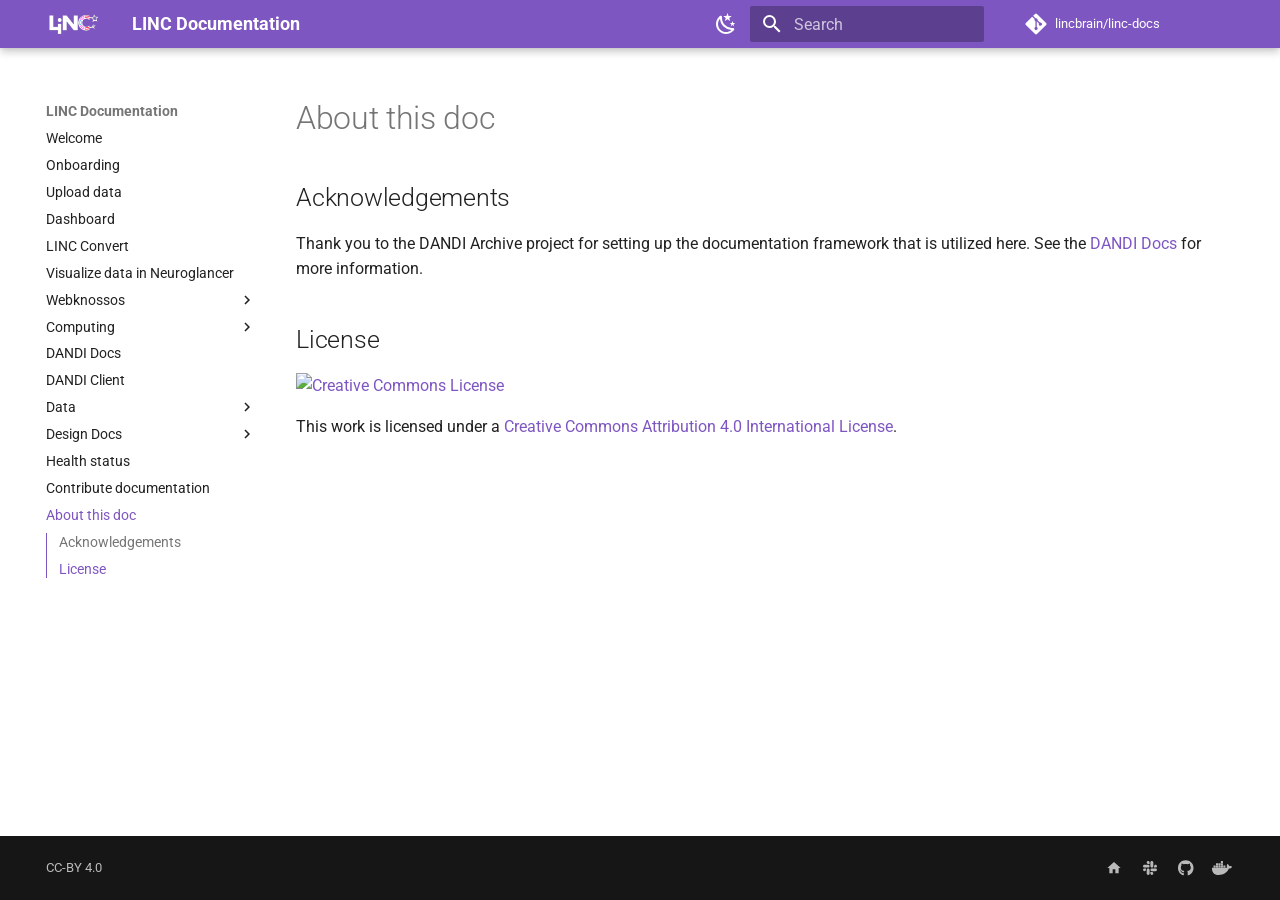
==== commit 16c0d42e: "Deployed 60cf2a0 with MkDocs version: 1.5.3" ====
--- a/about/index.html
+++ b/about/index.html
@@ -281,6 +281,26 @@
   
   
     <li class="md-nav__item">
+      <a href="../onboarding/" class="md-nav__link">
+        
+  
+  <span class="md-ellipsis">
+    Onboarding
+  </span>
+  
+
+      </a>
+    </li>
+  
+
+    
+      
+      
+  
+  
+  
+  
+    <li class="md-nav__item">
       <a href="../upload/" class="md-nav__link">
         
   
@@ -301,6 +321,46 @@
   
   
     <li class="md-nav__item">
+      <a href="../dashboard/" class="md-nav__link">
+        
+  
+  <span class="md-ellipsis">
+    Dashboard
+  </span>
+  
+
+      </a>
+    </li>
+  
+
+    
+      
+      
+  
+  
+  
+  
+    <li class="md-nav__item">
+      <a href="https://convert.lincbrain.org" class="md-nav__link">
+        
+  
+  <span class="md-ellipsis">
+    LINC Convert
+  </span>
+  
+
+      </a>
+    </li>
+  
+
+    
+      
+      
+  
+  
+  
+  
+    <li class="md-nav__item">
       <a href="../neuroglancer/" class="md-nav__link">
         
   
@@ -328,10 +388,10 @@
       
         
         
-        <input class="md-nav__toggle md-toggle " type="checkbox" id="__nav_4" >
-        
-          
-          <label class="md-nav__link" for="__nav_4" id="__nav_4_label" tabindex="0">
+        <input class="md-nav__toggle md-toggle " type="checkbox" id="__nav_7" >
+        
+          
+          <label class="md-nav__link" for="__nav_7" id="__nav_7_label" tabindex="0">
             
   
   <span class="md-ellipsis">
@@ -342,8 +402,8 @@
             <span class="md-nav__icon md-icon"></span>
           </label>
         
-        <nav class="md-nav" data-md-level="1" aria-labelledby="__nav_4_label" aria-expanded="false">
-          <label class="md-nav__title" for="__nav_4">
+        <nav class="md-nav" data-md-level="1" aria-labelledby="__nav_7_label" aria-expanded="false">
+          <label class="md-nav__title" for="__nav_7">
             <span class="md-nav__icon md-icon"></span>
             Webknossos
           </label>
@@ -377,7 +437,28 @@
   
   
     <li class="md-nav__item">
-      <a href="https://github.com/lincbrain/webknossos/blob/ak-dev/LINC_DEPLOYMENT.md" class="md-nav__link">
+      <a href="../webknossos-export-annotation/" class="md-nav__link">
+        
+  
+  <span class="md-ellipsis">
+    Export Webknossos annotation
+  </span>
+  
+
+      </a>
+    </li>
+  
+
+              
+            
+              
+                
+  
+  
+  
+  
+    <li class="md-nav__item">
+      <a href="../webknossos-deployment/" class="md-nav__link">
         
   
   <span class="md-ellipsis">
@@ -398,7 +479,7 @@
   
   
     <li class="md-nav__item">
-      <a href="https://github.com/lincbrain/webknossos/blob/ak-dev/LINC_DEVELOPMENT.md" class="md-nav__link">
+      <a href="../webknossos-development/" class="md-nav__link">
         
   
   <span class="md-ellipsis">
@@ -425,26 +506,6 @@
   
   
   
-    <li class="md-nav__item">
-      <a href="../engaging/" class="md-nav__link">
-        
-  
-  <span class="md-ellipsis">
-    Engaging Cluster
-  </span>
-  
-
-      </a>
-    </li>
-  
-
-    
-      
-      
-  
-  
-  
-  
     
     
     
@@ -453,22 +514,251 @@
       
         
         
-        <input class="md-nav__toggle md-toggle " type="checkbox" id="__nav_6" >
-        
-          
-          <label class="md-nav__link" for="__nav_6" id="__nav_6_label" tabindex="0">
-            
-  
-  <span class="md-ellipsis">
-    Design Docs
+        <input class="md-nav__toggle md-toggle " type="checkbox" id="__nav_8" >
+        
+          
+          <label class="md-nav__link" for="__nav_8" id="__nav_8_label" tabindex="0">
+            
+  
+  <span class="md-ellipsis">
+    Computing
   </span>
   
 
             <span class="md-nav__icon md-icon"></span>
           </label>
         
-        <nav class="md-nav" data-md-level="1" aria-labelledby="__nav_6_label" aria-expanded="false">
-          <label class="md-nav__title" for="__nav_6">
+        <nav class="md-nav" data-md-level="1" aria-labelledby="__nav_8_label" aria-expanded="false">
+          <label class="md-nav__title" for="__nav_8">
+            <span class="md-nav__icon md-icon"></span>
+            Computing
+          </label>
+          <ul class="md-nav__list" data-md-scrollfix>
+            
+              
+                
+  
+  
+  
+  
+    <li class="md-nav__item">
+      <a href="../engaging/" class="md-nav__link">
+        
+  
+  <span class="md-ellipsis">
+    Engaging Cluster
+  </span>
+  
+
+      </a>
+    </li>
+  
+
+              
+            
+              
+                
+  
+  
+  
+  
+    <li class="md-nav__item">
+      <a href="../jupyterhub/" class="md-nav__link">
+        
+  
+  <span class="md-ellipsis">
+    JupyterHub
+  </span>
+  
+
+      </a>
+    </li>
+  
+
+              
+            
+              
+                
+  
+  
+  
+  
+    <li class="md-nav__item">
+      <a href="../stream-zarr/" class="md-nav__link">
+        
+  
+  <span class="md-ellipsis">
+    Stream Zarr
+  </span>
+  
+
+      </a>
+    </li>
+  
+
+              
+            
+          </ul>
+        </nav>
+      
+    </li>
+  
+
+    
+      
+      
+  
+  
+  
+  
+    <li class="md-nav__item">
+      <a href="https://docs.dandiarchive.org" class="md-nav__link">
+        
+  
+  <span class="md-ellipsis">
+    DANDI Docs
+  </span>
+  
+
+      </a>
+    </li>
+  
+
+    
+      
+      
+  
+  
+  
+  
+    <li class="md-nav__item">
+      <a href="https://dandi.readthedocs.io" class="md-nav__link">
+        
+  
+  <span class="md-ellipsis">
+    DANDI Client
+  </span>
+  
+
+      </a>
+    </li>
+  
+
+    
+      
+      
+  
+  
+  
+  
+    
+    
+    
+    
+    <li class="md-nav__item md-nav__item--nested">
+      
+        
+        
+        <input class="md-nav__toggle md-toggle " type="checkbox" id="__nav_11" >
+        
+          
+          <label class="md-nav__link" for="__nav_11" id="__nav_11_label" tabindex="0">
+            
+  
+  <span class="md-ellipsis">
+    Data
+  </span>
+  
+
+            <span class="md-nav__icon md-icon"></span>
+          </label>
+        
+        <nav class="md-nav" data-md-level="1" aria-labelledby="__nav_11_label" aria-expanded="false">
+          <label class="md-nav__title" for="__nav_11">
+            <span class="md-nav__icon md-icon"></span>
+            Data
+          </label>
+          <ul class="md-nav__list" data-md-scrollfix>
+            
+              
+                
+  
+  
+  
+  
+    <li class="md-nav__item">
+      <a href="../data/identifiers/" class="md-nav__link">
+        
+  
+  <span class="md-ellipsis">
+    Identifiers
+  </span>
+  
+
+      </a>
+    </li>
+  
+
+              
+            
+              
+                
+  
+  
+  
+  
+    <li class="md-nav__item">
+      <a href="../data/hipct/" class="md-nav__link">
+        
+  
+  <span class="md-ellipsis">
+    HiP-CT
+  </span>
+  
+
+      </a>
+    </li>
+  
+
+              
+            
+          </ul>
+        </nav>
+      
+    </li>
+  
+
+    
+      
+      
+  
+  
+  
+  
+    
+    
+    
+    
+    <li class="md-nav__item md-nav__item--nested">
+      
+        
+        
+        <input class="md-nav__toggle md-toggle " type="checkbox" id="__nav_12" >
+        
+          
+          <label class="md-nav__link" for="__nav_12" id="__nav_12_label" tabindex="0">
+            
+  
+  <span class="md-ellipsis">
+    Design Docs
+  </span>
+  
+
+            <span class="md-nav__icon md-icon"></span>
+          </label>
+        
+        <nav class="md-nav" data-md-level="1" aria-labelledby="__nav_12_label" aria-expanded="false">
+          <label class="md-nav__title" for="__nav_12">
             <span class="md-nav__icon md-icon"></span>
             Design Docs
           </label>
@@ -509,141 +799,15 @@
   
   
     <li class="md-nav__item">
-      <a href="https://docs.dandiarchive.org" class="md-nav__link">
-        
-  
-  <span class="md-ellipsis">
-    DANDI Docs
-  </span>
-  
-
-      </a>
-    </li>
-  
-
-    
-      
-      
-  
-  
-  
-  
-    
-    
-    
-    
-    <li class="md-nav__item md-nav__item--nested">
-      
-        
-        
-        <input class="md-nav__toggle md-toggle " type="checkbox" id="__nav_8" >
-        
-          
-          <label class="md-nav__link" for="__nav_8" id="__nav_8_label" tabindex="0">
-            
-  
-  <span class="md-ellipsis">
-    API
-  </span>
-  
-
-            <span class="md-nav__icon md-icon"></span>
-          </label>
-        
-        <nav class="md-nav" data-md-level="1" aria-labelledby="__nav_8_label" aria-expanded="false">
-          <label class="md-nav__title" for="__nav_8">
-            <span class="md-nav__icon md-icon"></span>
-            API
-          </label>
-          <ul class="md-nav__list" data-md-scrollfix>
-            
-              
-                
-  
-  
-  
-  
-    <li class="md-nav__item">
-      <a href="https://dandi.readthedocs.io" class="md-nav__link">
-        
-  
-  <span class="md-ellipsis">
-    DANDI Client
-  </span>
-  
-
-      </a>
-    </li>
-  
-
-              
-            
-          </ul>
-        </nav>
-      
-    </li>
-  
-
-    
-      
-      
-  
-  
-  
-  
-    
-    
-    
-    
-    <li class="md-nav__item md-nav__item--nested">
-      
-        
-        
-        <input class="md-nav__toggle md-toggle " type="checkbox" id="__nav_9" >
-        
-          
-          <label class="md-nav__link" for="__nav_9" id="__nav_9_label" tabindex="0">
-            
-  
-  <span class="md-ellipsis">
-    Data
-  </span>
-  
-
-            <span class="md-nav__icon md-icon"></span>
-          </label>
-        
-        <nav class="md-nav" data-md-level="1" aria-labelledby="__nav_9_label" aria-expanded="false">
-          <label class="md-nav__title" for="__nav_9">
-            <span class="md-nav__icon md-icon"></span>
-            Data
-          </label>
-          <ul class="md-nav__list" data-md-scrollfix>
-            
-              
-                
-  
-  
-  
-  
-    <li class="md-nav__item">
-      <a href="../data/hipct/" class="md-nav__link">
-        
-  
-  <span class="md-ellipsis">
-    HiP-CT
-  </span>
-  
-
-      </a>
-    </li>
-  
-
-              
-            
-          </ul>
-        </nav>
-      
+      <a href="https://status.lincbrain.org" class="md-nav__link">
+        
+  
+  <span class="md-ellipsis">
+    Health status
+  </span>
+  
+
+      </a>
     </li>
   
 
@@ -841,14 +1005,6 @@
       <svg xmlns="http://www.w3.org/2000/svg" viewBox="0 0 640 512"><!--! Font Awesome Free 6.5.1 by @fontawesome - https://fontawesome.com License - https://fontawesome.com/license/free (Icons: CC BY 4.0, Fonts: SIL OFL 1.1, Code: MIT License) Copyright 2023 Fonticons, Inc.--><path d="M349.9 236.3h-66.1v-59.4h66.1v59.4zm0-204.3h-66.1v60.7h66.1V32zm78.2 144.8H362v59.4h66.1v-59.4zm-156.3-72.1h-66.1v60.1h66.1v-60.1zm78.1 0h-66.1v60.1h66.1v-60.1zm276.8 100c-14.4-9.7-47.6-13.2-73.1-8.4-3.3-24-16.7-44.9-41.1-63.7l-14-9.3-9.3 14c-18.4 27.8-23.4 73.6-3.7 103.8-8.7 4.7-25.8 11.1-48.4 10.7H2.4c-8.7 50.8 5.8 116.8 44 162.1 37.1 43.9 92.7 66.2 165.4 66.2 157.4 0 273.9-72.5 328.4-204.2 21.4.4 67.6.1 91.3-45.2 1.5-2.5 6.6-13.2 8.5-17.1l-13.3-8.9zm-511.1-27.9h-66v59.4h66.1v-59.4zm78.1 0h-66.1v59.4h66.1v-59.4zm78.1 0h-66.1v59.4h66.1v-59.4zm-78.1-72.1h-66.1v60.1h66.1v-60.1z"/></svg>
     </a>
   
-    
-    
-    
-    
-    <a href="https://pypi.org/project/lincbrain-cli" target="_blank" rel="noopener" title="PyPI" class="md-social__link">
-      <svg xmlns="http://www.w3.org/2000/svg" viewBox="0 0 448 512"><!--! Font Awesome Free 6.5.1 by @fontawesome - https://fontawesome.com License - https://fontawesome.com/license/free (Icons: CC BY 4.0, Fonts: SIL OFL 1.1, Code: MIT License) Copyright 2023 Fonticons, Inc.--><path d="M439.8 200.5c-7.7-30.9-22.3-54.2-53.4-54.2h-40.1v47.4c0 36.8-31.2 67.8-66.8 67.8H172.7c-29.2 0-53.4 25-53.4 54.3v101.8c0 29 25.2 46 53.4 54.3 33.8 9.9 66.3 11.7 106.8 0 26.9-7.8 53.4-23.5 53.4-54.3v-40.7H226.2v-13.6h160.2c31.1 0 42.6-21.7 53.4-54.2 11.2-33.5 10.7-65.7 0-108.6zM286.2 404c11.1 0 20.1 9.1 20.1 20.3 0 11.3-9 20.4-20.1 20.4-11 0-20.1-9.2-20.1-20.4.1-11.3 9.1-20.3 20.1-20.3zM167.8 248.1h106.8c29.7 0 53.4-24.5 53.4-54.3V91.9c0-29-24.4-50.7-53.4-55.6-35.8-5.9-74.7-5.6-106.8.1-45.2 8-53.4 24.7-53.4 55.6v40.7h106.9v13.6h-147c-31.1 0-58.3 18.7-66.8 54.2-9.8 40.7-10.2 66.1 0 108.6 7.6 31.6 25.7 54.2 56.8 54.2H101v-48.8c0-35.3 30.5-66.4 66.8-66.4zm-6.7-142.6c-11.1 0-20.1-9.1-20.1-20.3.1-11.3 9-20.4 20.1-20.4 11 0 20.1 9.2 20.1 20.4s-9 20.3-20.1 20.3z"/></svg>
-    </a>
-  
 </div>
       
     </div>
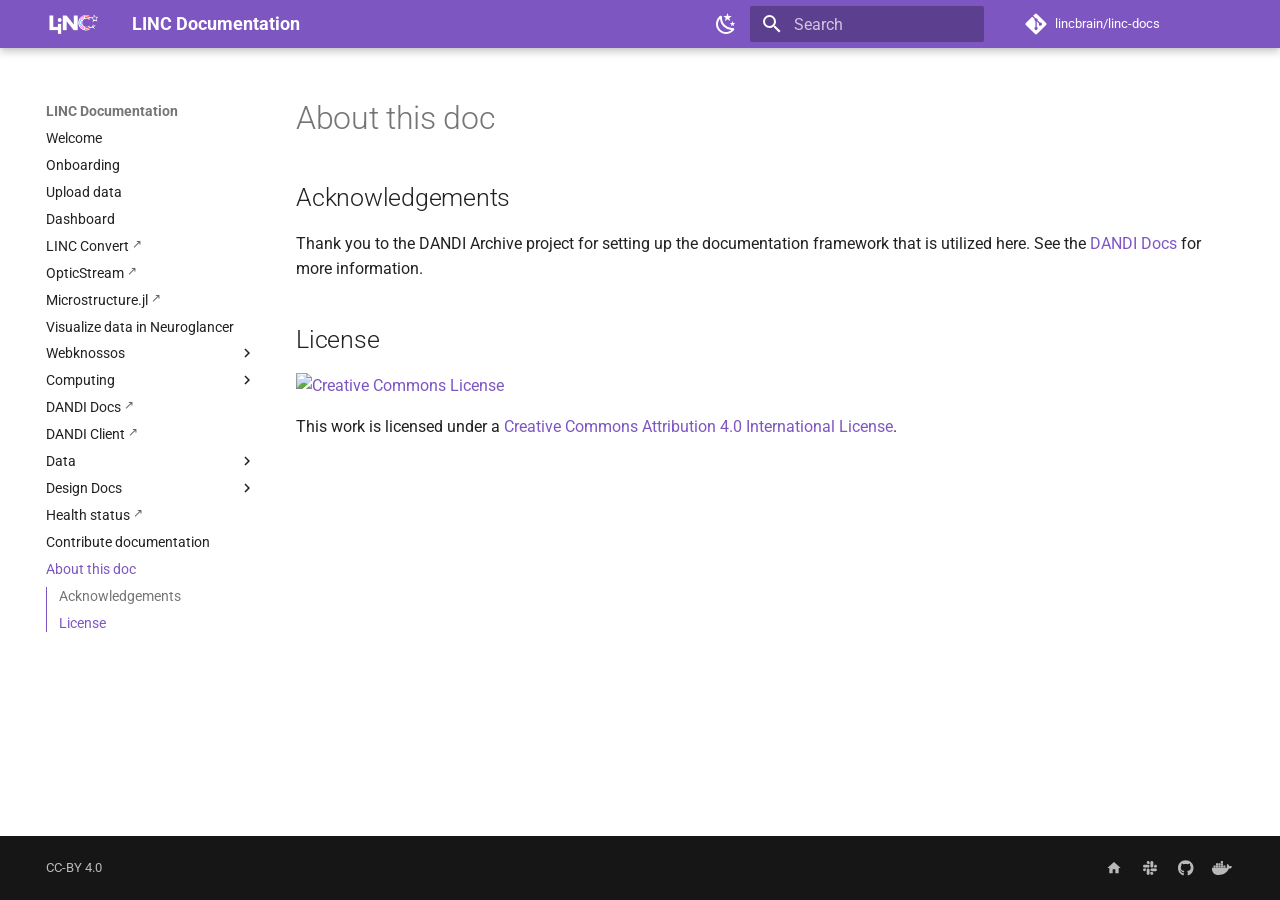
==== commit 9cecff6d: "Deployed 44e4d66 with MkDocs version: 1.5.3" ====
--- a/about/index.html
+++ b/about/index.html
@@ -45,6 +45,8 @@
         <style>:root{--md-text-font:"Roboto";--md-code-font:"Roboto Mono"}</style>
       
     
+    
+      <link rel="stylesheet" href="../stylesheets/extra.css">
     
     <script>__md_scope=new URL("..",location),__md_hash=e=>[...e].reduce((e,_)=>(e<<5)-e+_.charCodeAt(0),0),__md_get=(e,_=localStorage,t=__md_scope)=>JSON.parse(_.getItem(t.pathname+"."+e)),__md_set=(e,_,t=localStorage,a=__md_scope)=>{try{t.setItem(a.pathname+"."+e,JSON.stringify(_))}catch(e){}}</script>
     
@@ -361,6 +363,46 @@
   
   
     <li class="md-nav__item">
+      <a href="https://opticstream.lincbrain.org" class="md-nav__link">
+        
+  
+  <span class="md-ellipsis">
+    OpticStream
+  </span>
+  
+
+      </a>
+    </li>
+  
+
+    
+      
+      
+  
+  
+  
+  
+    <li class="md-nav__item">
+      <a href="https://tinggong.github.io/Microstructure.jl/stable/" class="md-nav__link">
+        
+  
+  <span class="md-ellipsis">
+    Microstructure.jl
+  </span>
+  
+
+      </a>
+    </li>
+  
+
+    
+      
+      
+  
+  
+  
+  
+    <li class="md-nav__item">
       <a href="../neuroglancer/" class="md-nav__link">
         
   
@@ -388,10 +430,10 @@
       
         
         
-        <input class="md-nav__toggle md-toggle " type="checkbox" id="__nav_7" >
-        
-          
-          <label class="md-nav__link" for="__nav_7" id="__nav_7_label" tabindex="0">
+        <input class="md-nav__toggle md-toggle " type="checkbox" id="__nav_9" >
+        
+          
+          <label class="md-nav__link" for="__nav_9" id="__nav_9_label" tabindex="0">
             
   
   <span class="md-ellipsis">
@@ -402,8 +444,8 @@
             <span class="md-nav__icon md-icon"></span>
           </label>
         
-        <nav class="md-nav" data-md-level="1" aria-labelledby="__nav_7_label" aria-expanded="false">
-          <label class="md-nav__title" for="__nav_7">
+        <nav class="md-nav" data-md-level="1" aria-labelledby="__nav_9_label" aria-expanded="false">
+          <label class="md-nav__title" for="__nav_9">
             <span class="md-nav__icon md-icon"></span>
             Webknossos
           </label>
@@ -514,10 +556,10 @@
       
         
         
-        <input class="md-nav__toggle md-toggle " type="checkbox" id="__nav_8" >
-        
-          
-          <label class="md-nav__link" for="__nav_8" id="__nav_8_label" tabindex="0">
+        <input class="md-nav__toggle md-toggle " type="checkbox" id="__nav_10" >
+        
+          
+          <label class="md-nav__link" for="__nav_10" id="__nav_10_label" tabindex="0">
             
   
   <span class="md-ellipsis">
@@ -528,8 +570,8 @@
             <span class="md-nav__icon md-icon"></span>
           </label>
         
-        <nav class="md-nav" data-md-level="1" aria-labelledby="__nav_8_label" aria-expanded="false">
-          <label class="md-nav__title" for="__nav_8">
+        <nav class="md-nav" data-md-level="1" aria-labelledby="__nav_10_label" aria-expanded="false">
+          <label class="md-nav__title" for="__nav_10">
             <span class="md-nav__icon md-icon"></span>
             Computing
           </label>
@@ -659,10 +701,10 @@
       
         
         
-        <input class="md-nav__toggle md-toggle " type="checkbox" id="__nav_11" >
-        
-          
-          <label class="md-nav__link" for="__nav_11" id="__nav_11_label" tabindex="0">
+        <input class="md-nav__toggle md-toggle " type="checkbox" id="__nav_13" >
+        
+          
+          <label class="md-nav__link" for="__nav_13" id="__nav_13_label" tabindex="0">
             
   
   <span class="md-ellipsis">
@@ -673,8 +715,8 @@
             <span class="md-nav__icon md-icon"></span>
           </label>
         
-        <nav class="md-nav" data-md-level="1" aria-labelledby="__nav_11_label" aria-expanded="false">
-          <label class="md-nav__title" for="__nav_11">
+        <nav class="md-nav" data-md-level="1" aria-labelledby="__nav_13_label" aria-expanded="false">
+          <label class="md-nav__title" for="__nav_13">
             <span class="md-nav__icon md-icon"></span>
             Data
           </label>
@@ -743,10 +785,10 @@
       
         
         
-        <input class="md-nav__toggle md-toggle " type="checkbox" id="__nav_12" >
-        
-          
-          <label class="md-nav__link" for="__nav_12" id="__nav_12_label" tabindex="0">
+        <input class="md-nav__toggle md-toggle " type="checkbox" id="__nav_14" >
+        
+          
+          <label class="md-nav__link" for="__nav_14" id="__nav_14_label" tabindex="0">
             
   
   <span class="md-ellipsis">
@@ -757,8 +799,8 @@
             <span class="md-nav__icon md-icon"></span>
           </label>
         
-        <nav class="md-nav" data-md-level="1" aria-labelledby="__nav_12_label" aria-expanded="false">
-          <label class="md-nav__title" for="__nav_12">
+        <nav class="md-nav" data-md-level="1" aria-labelledby="__nav_14_label" aria-expanded="false">
+          <label class="md-nav__title" for="__nav_14">
             <span class="md-nav__icon md-icon"></span>
             Design Docs
           </label>
--- a/stylesheets/extra.css
+++ b/stylesheets/extra.css
@@ -0,0 +1,8 @@
+/* Mark navigation links that point to external sites with a small arrow. */
+.md-nav a.md-nav__link[href^="http://"]::after,
+.md-nav a.md-nav__link[href^="https://"]::after {
+  content: "↗";
+  margin-left: -0.25rem;
+  font-size: 0.85em;
+  opacity: 0.7;
+}
